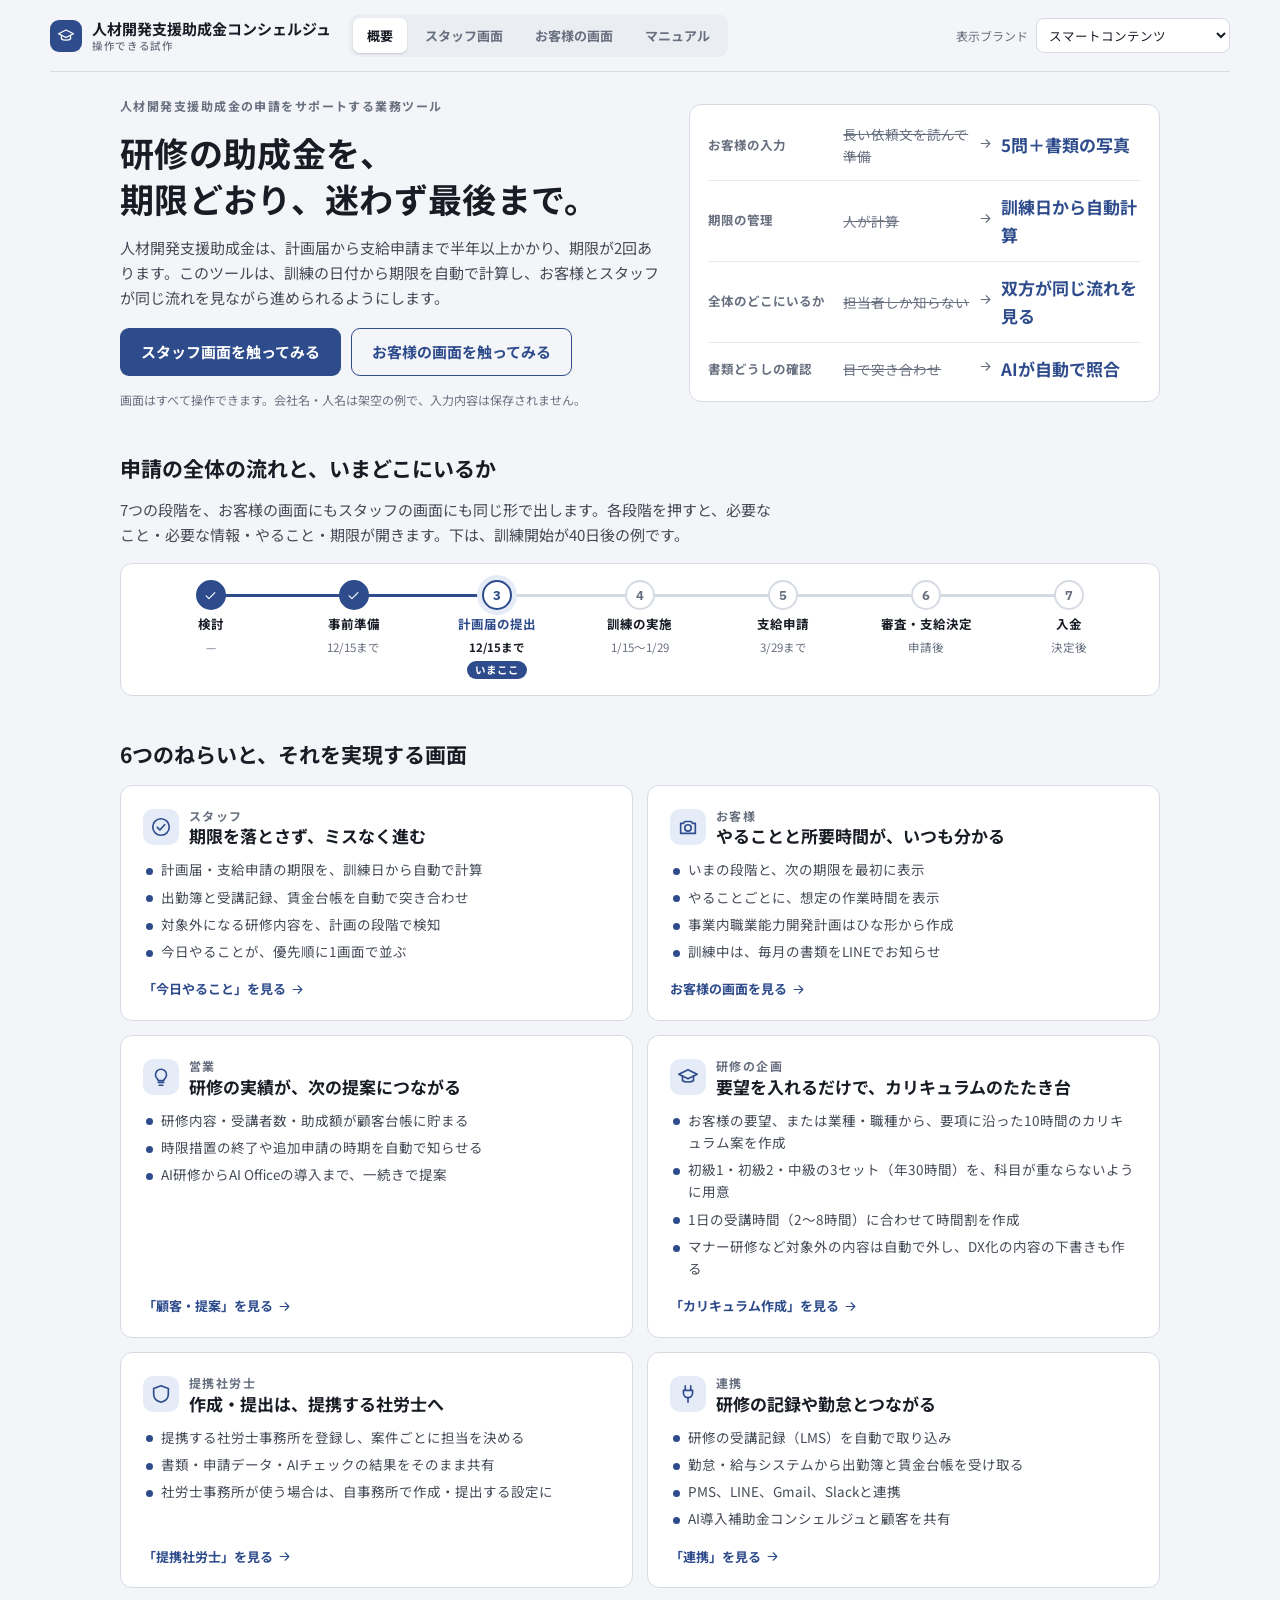
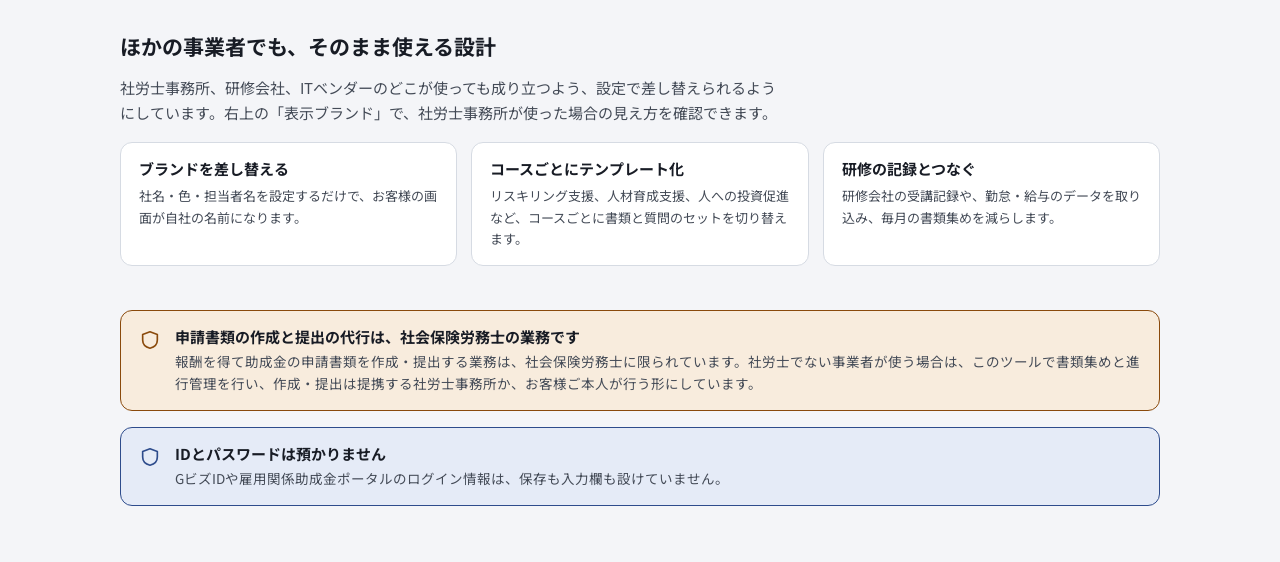
==== index.html @ 4f37c671 "Add training menu banner to the staff menu Co-Authored-By: Claude Fable 5.2 <noreply@anthropic.com>" ====
<!doctype html>
<html lang="ja">
<head>
<meta charset="utf-8">
<meta name="viewport" content="width=device-width,initial-scale=1,viewport-fit=cover">
<meta name="robots" content="noindex">
<style>:root{padding-top:env(safe-area-inset-top,0px);padding-bottom:env(safe-area-inset-bottom,0px)}body{margin:0}img{max-width:100%}[hidden]{display:none!important}</style>
<link rel="icon" type="image/png" sizes="32x32" href="favicon-app-32.png">
<link rel="icon" type="image/svg+xml" href="favicon-app.svg">
<link rel="apple-touch-icon" href="favicon-app-180.png">
<title>人材開発支援助成金コンシェルジュ</title>
<link rel="stylesheet" href="https://fonts.googleapis.com/css2?family=Noto+Sans+JP:wght@400;500;700&family=IBM+Plex+Sans:wght@500;600;700&display=swap">
<style>
/* Layout: a top bar switches three views. Overview is a single reading column.
   Staff is a sidebar + work area (today, cases, case detail with a stage timeline, customers, help, integrations, settings).
   Client is a 400px phone column with reviewer notes beside it. Same system as the AI subsidy concierge, different brand hue. */
:root{
  --bg:#F4F5F8; --surface:#FFFFFF; --sunk:#EAEDF2; --fg:#181C25; --body:#444B57; --muted:#687080; --line:#D6DBE3; --line-2:#E7EAF0;
  --brand-l:#2E4C8C; --brand-d:#93B1EE; --brand-pale-l:#E5EBF7; --brand-pale-d:#1C2A46;
  --brand:var(--brand-l); --brand-pale:var(--brand-pale-l); --on-brand:#FFFFFF;
  --amber:#8A4A0C; --amber-pale:#F8ECDD;
  --ok:#1B7448; --ok-pale:#DDF1E5; --warn:#B3362B; --warn-pale:#F9E3E0; --info:#0E6A70; --info-pale:#DFF0F0;
  --shadow:0 1px 2px rgba(18,24,40,.06),0 10px 28px rgba(18,24,40,.08);
  --num:'IBM Plex Sans','Noto Sans JP',system-ui,sans-serif; --jp:'Noto Sans JP','Yu Gothic UI','Hiragino Sans',system-ui,sans-serif;
}
@media (prefers-color-scheme: dark){ :root:not([data-theme="light"]){
  --bg:#0F131A; --surface:#171C26; --sunk:#121720; --fg:#E9ECF2; --body:#C3C9D3; --muted:#8D95A3; --line:#2B3240; --line-2:#212734;
  --brand:var(--brand-d); --brand-pale:var(--brand-pale-d); --on-brand:#0F131A;
  --amber:#E8AC70; --amber-pale:#3A2A16;
  --ok:#5CCB8B; --ok-pale:#153826; --warn:#F08A7E; --warn-pale:#3F1F1B; --info:#6CC7CC; --info-pale:#163436;
  --shadow:0 1px 2px rgba(0,0,0,.4),0 10px 28px rgba(0,0,0,.35); color-scheme:dark } }
:root[data-theme="dark"]{
  --bg:#0F131A; --surface:#171C26; --sunk:#121720; --fg:#E9ECF2; --body:#C3C9D3; --muted:#8D95A3; --line:#2B3240; --line-2:#212734;
  --brand:var(--brand-d); --brand-pale:var(--brand-pale-d); --on-brand:#0F131A;
  --amber:#E8AC70; --amber-pale:#3A2A16;
  --ok:#5CCB8B; --ok-pale:#153826; --warn:#F08A7E; --warn-pale:#3F1F1B; --info:#6CC7CC; --info-pale:#163436;
  --shadow:0 1px 2px rgba(0,0,0,.4),0 10px 28px rgba(0,0,0,.35); color-scheme:dark }

*{box-sizing:border-box}
body{margin:0;background:var(--bg);color:var(--fg);font-family:var(--jp);font-size:14px;line-height:1.65;
  padding-block:0 56px;padding-left:max(16px,env(safe-area-inset-left,0px));padding-right:max(16px,env(safe-area-inset-right,0px))}
h1,h2,h3,h4,p,ul,ol{margin:0}
h1,h2,h3,h4{line-height:1.35;text-wrap:balance}
ul,ol{padding:0;list-style:none}
button{font:inherit;color:inherit;cursor:pointer}
a{color:var(--brand)}
input[type=text],input[type=email],input[type=number],input[type=search],input[type=date],select,textarea{font:inherit;color:var(--fg);background:var(--surface);border:1px solid var(--line);border-radius:8px;padding:9px 11px;width:100%;min-width:0}
textarea{line-height:1.65;resize:vertical}
:focus-visible{outline:2px solid var(--brand);outline-offset:2px}
.num{font-family:var(--num);font-variant-numeric:tabular-nums}
.wrap{max-width:1180px;margin:0 auto}
.ic{width:18px;height:18px;fill:none;stroke:currentColor;stroke-width:1.8;stroke-linecap:round;stroke-linejoin:round;flex:none}
.ic.s{width:15px;height:15px}
.ic.l{width:22px;height:22px}
.muted{color:var(--muted)}
.tiny{font-size:12px;color:var(--muted)}
.tbc{display:inline-flex;align-items:center;font-size:11px;font-weight:700;color:var(--amber);background:var(--amber-pale);border-radius:4px;padding:0 6px;margin-left:4px;white-space:nowrap;vertical-align:1px}

/* top bar */
.top{max-width:1180px;margin:0 auto 24px;display:flex;align-items:center;gap:12px 18px;flex-wrap:wrap;padding:14px 0;border-bottom:1px solid var(--line)}
.logo{display:flex;align-items:center;gap:10px;font-weight:700;font-size:15px;line-height:1.3}
.logo-mark{width:32px;height:32px;border-radius:9px;background:var(--brand);color:var(--on-brand);display:grid;place-items:center}
.logo small{display:block;font-size:10.5px;color:var(--muted);font-weight:500;letter-spacing:.06em}
.views{display:flex;gap:4px;background:var(--sunk);border-radius:10px;padding:4px}
.views button{border:0;background:transparent;border-radius:7px;padding:7px 14px;font-weight:700;font-size:13px;color:var(--muted);white-space:nowrap}
.views button[aria-current=true]{background:var(--surface);color:var(--fg);box-shadow:0 1px 2px rgba(0,0,0,.14)}
.tenant{margin-left:auto;display:flex;align-items:center;gap:8px;font-size:12px;color:var(--muted)}
.tenant select{width:auto;padding:6px 8px;font-size:12.5px}

/* buttons, chips, cards */
.btn{display:inline-flex;align-items:center;justify-content:center;gap:6px;border:1.5px solid transparent;border-radius:9px;padding:9px 16px;font-weight:700;font-size:14px;line-height:1.3;text-align:center;white-space:nowrap}
.btn.p{background:var(--brand);color:var(--on-brand)}
.btn.o{background:transparent;color:var(--brand);border-color:var(--brand)}
.btn.g{background:var(--sunk);color:var(--body)}
.btn.sm{padding:6px 12px;font-size:13px;border-radius:8px}
.btn.lg{padding:13px 20px;font-size:15px}
.btn.block{width:100%;white-space:normal}
.btn:disabled{opacity:.45;cursor:default}
.lnk{border:0;background:none;padding:0;color:var(--brand);font-weight:700;font-size:13px;display:inline-flex;align-items:center;gap:4px;text-align:left}
.chip{display:inline-flex;align-items:center;gap:4px;font-size:11.5px;font-weight:700;border-radius:999px;padding:2px 9px;white-space:nowrap;line-height:1.5}
.chip.ok{background:var(--ok-pale);color:var(--ok)}
.chip.warn{background:var(--warn-pale);color:var(--warn)}
.chip.amber{background:var(--amber-pale);color:var(--amber)}
.chip.info{background:var(--info-pale);color:var(--info)}
.chip.brand{background:var(--brand-pale);color:var(--brand)}
.chip.mute{background:var(--sunk);color:var(--muted)}
.card{background:var(--surface);border:1px solid var(--line);border-radius:12px}
.pad{padding:16px 18px}
.eyebrow{font-size:12px;font-weight:700;letter-spacing:.12em;color:var(--muted)}
.sw{position:relative;width:40px;height:23px;border-radius:999px;border:0;background:var(--line);flex:none;padding:0}
.sw i{position:absolute;top:3px;left:3px;width:17px;height:17px;border-radius:50%;background:var(--surface);transition:left .15s}
.sw[aria-checked=true]{background:var(--brand)}
.sw[aria-checked=true] i{left:20px}
.tscroll{overflow-x:auto}
table{width:100%;border-collapse:collapse;font-size:13px}
th,td{text-align:left;padding:10px 12px;border-bottom:1px solid var(--line-2);vertical-align:middle}
th{font-size:12px;color:var(--muted);font-weight:700;white-space:nowrap;background:var(--sunk)}
tr:last-child td{border-bottom:0}
tbody tr.row{cursor:pointer}
tbody tr.row:hover{background:var(--brand-pale)}

/* overview */
.ov{display:flex;flex-direction:column;gap:44px;max-width:1040px}
.ov section{display:flex;flex-direction:column;gap:16px}
.ov h2{font-size:21px}
.ov .lead{font-size:15px;color:var(--body);max-width:44em}
.ov section.hero{display:grid;grid-template-columns:minmax(0,1.15fr) minmax(0,1fr);gap:28px;align-items:center}
.hero-t{display:flex;flex-direction:column;gap:14px;min-width:0}
.hero h1{font-size:clamp(25px,3.6vw,34px);font-weight:700;letter-spacing:.01em}
.hero h1 span{display:inline-block}
.hero-cta{display:flex;gap:10px;flex-wrap:wrap;margin-top:4px}
.cmp{padding:6px 18px}
.cmp-r{display:grid;grid-template-columns:minmax(0,1fr) minmax(0,1fr) auto minmax(0,1.1fr);gap:8px;align-items:center;padding:12px 0;border-bottom:1px solid var(--line-2)}
.cmp-r:last-child{border-bottom:0}
.cmp-k{font-size:12.5px;color:var(--muted);font-weight:700}
.cmp-b{font-size:13.5px;color:var(--muted);text-decoration:line-through}
.cmp-a{font-size:17px;font-weight:700;color:var(--brand)}
.vals{display:grid;grid-template-columns:repeat(2,minmax(0,1fr));gap:14px}
.val{padding:20px 22px;display:flex;flex-direction:column;gap:10px;min-width:0}
.val-h{display:flex;align-items:center;gap:10px}
.val-ic{width:36px;height:36px;border-radius:10px;background:var(--brand-pale);color:var(--brand);display:grid;place-items:center;flex:none}
.val h3{font-size:17px}
.val li,.dots li{position:relative;padding-left:18px;font-size:13.5px;color:var(--body)}
.val li::before,.dots li::before{content:"";position:absolute;left:3px;top:.72em;width:7px;height:7px;border-radius:50%;background:var(--brand)}
.val ul,.dots{display:flex;flex-direction:column;gap:5px}
.val .lnk{margin-top:auto;padding-top:6px}
.three{display:grid;grid-template-columns:repeat(3,minmax(0,1fr));gap:14px}
.three .card{padding:16px 18px;display:flex;flex-direction:column;gap:6px;min-width:0}
.three h3{font-size:15px}
.three p{font-size:13px;color:var(--body)}
.note{display:flex;gap:14px;align-items:flex-start;padding:16px 18px;border-color:var(--brand);background:var(--brand-pale)}
.note .ic{color:var(--brand);margin-top:2px}
.note h3{font-size:15px;margin-bottom:2px}
.note p{font-size:13.5px;color:var(--body)}
.note.am{border-color:var(--amber);background:var(--amber-pale)}
.note.am .ic{color:var(--amber)}

/* stage timeline (shared by overview, case detail, client) */
.tline{display:grid;grid-template-columns:repeat(7,minmax(0,1fr));gap:0;position:relative}
.tstep{position:relative;display:flex;flex-direction:column;align-items:center;text-align:center;gap:6px;padding:0 4px;border:0;background:none;min-width:0}
.tstep::before{content:"";position:absolute;top:14px;left:0;right:0;height:3px;background:var(--line)}
.tstep:first-child::before{left:50%} .tstep:last-child::before{right:50%}
.tstep.d::before{background:var(--brand)}
.tstep.c::before{background:linear-gradient(90deg,var(--brand) 50%,var(--line) 50%)}
.tstep:first-child.c::before{background:var(--line)}
.tdot{position:relative;width:30px;height:30px;border-radius:50%;background:var(--surface);border:2.5px solid var(--line);display:grid;place-items:center;font-family:var(--num);font-weight:700;font-size:12.5px;color:var(--muted);z-index:1}
.tstep.d .tdot{background:var(--brand);border-color:var(--brand);color:var(--on-brand)}
.tstep.c .tdot{border-color:var(--brand);color:var(--brand);box-shadow:0 0 0 5px var(--brand-pale)}
.tname{font-size:12.5px;font-weight:700;line-height:1.35}
.tstep.c .tname{color:var(--brand)}
.tdate{font-size:11.5px;color:var(--muted);line-height:1.4}
.tstep.c .tdate{color:var(--fg);font-weight:700}
.here{font-size:10.5px;font-weight:700;color:var(--on-brand);background:var(--brand);border-radius:999px;padding:0 8px;line-height:1.7}
button.tstep:hover .tname{text-decoration:underline}
.tbar{display:flex;justify-content:space-between;align-items:center;gap:10px;flex-wrap:wrap;margin-bottom:14px}
.tbar b{font-size:15px}
.sdet{display:grid;grid-template-columns:repeat(4,minmax(0,1fr));gap:0;border-top:1px solid var(--line-2);margin-top:16px}
.sdet>div{padding:14px 16px;border-right:1px solid var(--line-2);display:flex;flex-direction:column;gap:6px;min-width:0}
.sdet>div:last-child{border-right:0}
.sdet h4{font-size:12px;color:var(--muted);letter-spacing:.08em}
.sdet p,.sdet li{font-size:13px;color:var(--body)}
.sdet .due{font-size:14px;font-weight:700;color:var(--fg)}

/* staff */
.st{display:grid;grid-template-columns:200px minmax(0,1fr);gap:26px;align-items:start}
.side{display:flex;flex-direction:column;gap:2px}
.side button{display:flex;align-items:center;gap:10px;border:0;background:transparent;border-radius:9px;padding:10px 12px;font-weight:700;font-size:13.5px;color:var(--body);text-align:left;white-space:nowrap}
.side button[aria-current=true]{background:var(--brand-pale);color:var(--brand)}
.side .cnt{margin-left:auto;background:var(--warn);color:var(--surface);border-radius:999px;font-size:11px;padding:0 7px;font-family:var(--num)}
.side .new{margin-bottom:12px;justify-content:center;background:var(--brand);color:var(--on-brand)}
.side .bn{margin-top:14px;display:flex;flex-direction:column;gap:3px;border-radius:12px;padding:12px 14px;background:var(--brand);color:var(--on-brand);text-decoration:none;white-space:normal;line-height:1.45}
.side .bn:hover{filter:brightness(1.08)}
.side .bn small{font-size:11px;font-weight:700;letter-spacing:.06em;opacity:.85}
.side .bn b{font-size:14px;display:flex;align-items:center;gap:8px}
.side .bn b svg{width:18px;height:18px;flex:none}
.side .bn span{font-size:12px;opacity:.92}
.main{display:flex;flex-direction:column;gap:18px;min-width:0}
.ph{display:flex;align-items:flex-end;gap:12px;flex-wrap:wrap}
.ph h1{font-size:22px}
.ph .sub{font-size:13px;color:var(--muted)}
.ph .r{margin-left:auto;display:flex;gap:8px;align-items:center;flex-wrap:wrap}
.cols{display:grid;grid-template-columns:minmax(0,1fr) 300px;gap:18px;align-items:start}
.todo{display:flex;flex-direction:column}
.td{display:grid;grid-template-columns:38px minmax(0,1fr) auto;gap:12px;padding:14px 16px;border-bottom:1px solid var(--line-2);align-items:center}
.td:last-child{border-bottom:0}
.td-ic{width:38px;height:38px;border-radius:10px;display:grid;place-items:center}
.td-ic.warn{background:var(--warn-pale);color:var(--warn)} .td-ic.info{background:var(--info-pale);color:var(--info)}
.td-ic.amber{background:var(--amber-pale);color:var(--amber)} .td-ic.ok{background:var(--ok-pale);color:var(--ok)}
.td-k{font-size:11.5px;font-weight:700;color:var(--muted);display:flex;gap:8px;align-items:center;flex-wrap:wrap}
.td-t{font-size:15px;font-weight:700;line-height:1.45}
.td-d{font-size:13px;color:var(--body)}
.td-a{display:flex;gap:8px;align-items:center}
.done-b{width:32px;height:32px;border-radius:50%;border:1.5px solid var(--line);background:transparent;display:grid;place-items:center;color:var(--muted)}
.done-b:hover{border-color:var(--ok);color:var(--ok)}
.empty{padding:28px 18px;text-align:center;color:var(--muted)}
.sidecard h3{font-size:13px;color:var(--muted);letter-spacing:.06em;margin-bottom:10px}
.sb{display:grid;grid-template-columns:7.2em minmax(0,1fr) 1.6em;gap:8px;align-items:center;font-size:12.5px;padding:3px 0}
.sb i{display:block;height:8px;border-radius:4px;background:var(--brand);min-width:2px}
.sb .tr{background:var(--sunk);border-radius:4px}
.sb .num{text-align:right;font-weight:700}
.dl li{display:grid;grid-template-columns:minmax(0,1fr) auto;gap:8px;font-size:12.5px;padding:7px 0;border-bottom:1px dashed var(--line-2);align-items:center}
.dl li:last-child{border-bottom:0}
.dl b{display:block;font-size:13px}
.auto li{display:flex;gap:8px;font-size:12.5px;color:var(--body);padding:5px 0;border-bottom:1px dashed var(--line-2)}
.auto li:last-child{border-bottom:0}
.auto .ic{color:var(--ok);margin-top:3px}
.tiles{display:grid;grid-template-columns:repeat(4,minmax(0,1fr));gap:12px}
.tile{padding:12px 16px;text-align:left;border:1px solid var(--line);background:var(--surface);border-radius:12px;display:flex;flex-direction:column}
.tile[aria-pressed=true]{border-color:var(--brand);box-shadow:inset 0 0 0 1px var(--brand)}
.tile .l{font-size:12px;color:var(--muted);font-weight:700}
.tile .n{font-size:26px;font-weight:700;line-height:1.25}
.tile.w .n{color:var(--warn)}
.bar{display:flex;gap:10px;align-items:center;flex-wrap:wrap}
.bar input{max-width:260px}
.seg2{display:flex;background:var(--sunk);border-radius:8px;padding:3px;margin-left:auto}
.seg2 button{border:0;background:transparent;border-radius:6px;padding:5px 12px;font-size:12.5px;font-weight:700;color:var(--muted)}
.seg2 button[aria-pressed=true]{background:var(--surface);color:var(--fg)}
.board{display:grid;grid-template-columns:repeat(7,minmax(190px,1fr));gap:10px;overflow-x:auto;padding-bottom:8px}
.kcol{background:var(--sunk);border-radius:12px;padding:8px;display:flex;flex-direction:column;gap:8px;min-height:140px}
.kcol h3{font-size:12.5px;padding:4px 6px;display:flex;justify-content:space-between;color:var(--body)}
.kc{border:1px solid var(--line);background:var(--surface);border-radius:10px;padding:10px 12px;text-align:left;display:flex;flex-direction:column;gap:5px;align-items:flex-start}
.kc:hover{border-color:var(--brand)}
.kc b{font-size:13.5px;line-height:1.4}
.kc-m{font-size:12px;color:var(--muted)}
.kc-x{font-size:12px;color:var(--warn);font-weight:700;line-height:1.45}
.pipe{display:inline-flex;gap:3px;align-items:center;white-space:nowrap}
.pipe i{width:12px;height:7px;border-radius:2px;background:var(--line);display:inline-block}
.pipe i.d{background:var(--brand)} .pipe i.c{background:var(--amber)}
.pipe span{font-size:12.5px;margin-left:6px}
.back{align-self:flex-start}
.blocked{border-color:var(--warn);background:var(--warn-pale);color:var(--warn);padding:12px 16px;font-weight:700;font-size:13.5px}
.tabs{display:flex;gap:2px;border-bottom:1px solid var(--line);overflow-x:auto}
.tabs button{border:0;background:none;padding:9px 14px;font-weight:700;font-size:13.5px;color:var(--muted);border-bottom:3px solid transparent;white-space:nowrap}
.tabs button[aria-selected=true]{color:var(--brand);border-bottom-color:var(--brand)}
.grp h3{font-size:12px;color:var(--muted);letter-spacing:.08em;padding:12px 18px 4px}
.ci{display:grid;grid-template-columns:minmax(0,1fr) auto auto;gap:10px;align-items:center;font-size:13.5px;padding:9px 18px;border-top:1px solid var(--line-2)}
.ci .w{font-size:12px;color:var(--muted);text-align:right}
.nx{border-color:var(--brand);padding:16px 18px;display:flex;flex-direction:column;gap:8px}
.nx h3{font-size:16px}
.nx p{font-size:13px;color:var(--body)}
.kv{display:grid;grid-template-columns:auto minmax(0,1fr);gap:4px 14px;font-size:13px}
.kv dt{color:var(--muted)} .kv dd{margin:0}
.chk{display:grid;grid-template-columns:auto minmax(0,1fr) auto;gap:12px;align-items:start;padding:12px 18px;border-top:1px solid var(--line-2)}
.chk:first-child{border-top:0}
.chk.bad{background:var(--warn-pale)}
.chk b{font-size:13.5px;display:block}
.chk p{font-size:12.5px;color:var(--body)}
.chk .acts{display:flex;gap:6px;flex-wrap:wrap;justify-content:flex-end}
.dcard{display:grid;grid-template-columns:84px minmax(0,1fr);gap:16px;padding:16px 18px}
.thumb{width:84px;height:110px;border:1px solid var(--line);border-radius:6px;background:var(--sunk);padding:12px 10px;display:flex;flex-direction:column;gap:6px}
.thumb i{display:block;height:4px;border-radius:2px;background:var(--line)}
.thumb i:first-child{width:60%;height:6px;background:var(--muted)}
.dcard h3{font-size:15px;display:flex;gap:8px;align-items:center;flex-wrap:wrap}
.ex{display:grid;grid-template-columns:8.5em minmax(0,1fr) auto;gap:4px 10px;font-size:13px;padding:5px 0;border-top:1px dashed var(--line-2);align-items:center}
.ex .k{color:var(--muted);font-size:12px}
.calc{display:grid;grid-template-columns:repeat(4,minmax(0,1fr));gap:12px;align-items:end}
.calc .out{grid-column:1/-1;display:grid;grid-template-columns:repeat(3,minmax(0,1fr));gap:12px;border-top:1px solid var(--line-2);padding-top:12px}
.calc .out div{display:flex;flex-direction:column}
.calc .out span{font-size:12px;color:var(--muted)}
.calc .out b{font-size:22px;font-family:var(--num)}
.calc .out .big b{color:var(--brand);font-size:26px}
.ap{display:grid;grid-template-columns:11em minmax(0,1fr) auto;gap:10px;align-items:center;padding:9px 18px;border-top:1px solid var(--line-2);font-size:13.5px}
.ap:first-child{border-top:0}
.ap .k{color:var(--muted);font-size:12.5px}
.ap .v{word-break:break-word}
.tl{padding:6px 18px}
.tl li{display:grid;grid-template-columns:5.5em 20px minmax(0,1fr);gap:10px;padding:9px 0;font-size:13.5px}
.tl .t{font-size:12px;color:var(--muted);text-align:right;padding-top:2px}
.tl .dot{width:10px;height:10px;border-radius:50%;background:var(--brand);margin:6px auto 0}
.tl .dot.a{background:var(--info)} .tl .dot.c{background:var(--amber)}
.tl .sum{margin-top:6px;background:var(--info-pale);border-radius:8px;padding:8px 12px;font-size:13px;color:var(--body)}
.opps{display:grid;grid-template-columns:repeat(2,minmax(0,1fr));gap:12px}
.opp{padding:16px 18px;display:flex;flex-direction:column;gap:8px;min-width:0}
.opp h3{font-size:15px}
.opp p{font-size:13px;color:var(--body)}
.opp .of{font-size:13.5px;font-weight:700;color:var(--brand)}
.opp .btn{align-self:flex-start;margin-top:auto}
.lk{display:grid;grid-template-columns:repeat(3,minmax(0,1fr));gap:12px}
.lkc{padding:14px 16px;display:flex;flex-direction:column;gap:6px;min-width:0}
.lkc .h{display:flex;justify-content:space-between;gap:10px;align-items:flex-start}
.lkc h3{font-size:14.5px}
.lkc p{font-size:12.5px;color:var(--body)}
.rule{display:grid;grid-template-columns:minmax(0,1fr) auto minmax(0,1.2fr) auto;gap:12px;align-items:center;padding:11px 18px;border-top:1px solid var(--line-2);font-size:13.5px}
.rule:first-child{border-top:0}
.rule .ar{color:var(--muted)}
.set{display:grid;grid-template-columns:minmax(0,1fr) minmax(0,1fr);gap:18px;align-items:start}
.fld{display:flex;flex-direction:column;gap:5px}
.fld label,.fld .lb{font-size:12.5px;font-weight:700}
.sws{display:flex;gap:8px;flex-wrap:wrap}
.swatch{width:34px;height:34px;border-radius:50%;border:3px solid var(--surface);box-shadow:0 0 0 1.5px var(--line);padding:0}
.swatch[aria-pressed=true]{box-shadow:0 0 0 2.5px var(--fg)}
.prev{border:1px solid var(--line);border-radius:14px;overflow:hidden;max-width:300px}
.tpl{display:grid;grid-template-columns:repeat(2,minmax(0,1fr));gap:10px}
.tpl div{border:1px solid var(--line);border-radius:10px;padding:10px 12px;font-size:13px;min-width:0}
.tpl div.on{border-color:var(--brand);background:var(--brand-pale)}
.tpl b{display:block;font-size:13.5px}
.qrow{display:flex;gap:12px;align-items:center;padding:9px 0;border-top:1px solid var(--line-2);font-size:13.5px}
.qrow:first-of-type{border-top:0}
.qrow span{flex:1;min-width:0}
/* help */
.hgrid{display:grid;grid-template-columns:repeat(3,minmax(0,1fr));gap:12px}
.hgrid .card{padding:16px 18px;display:flex;flex-direction:column;gap:6px;min-width:0}
.hgrid h3{font-size:15px}
.hgrid p{font-size:13px;color:var(--body)}
.ctab th:first-child,.ctab td:first-child{position:sticky;left:0;background:var(--surface);z-index:1}
.ctab th:first-child{background:var(--sunk)}
.ctab td{font-size:13px;vertical-align:top}
.ctab tr.rec td{background:color-mix(in srgb,var(--brand-pale) 60%,var(--surface))}
.ctab tr.rec td:first-child{background:color-mix(in srgb,var(--brand-pale) 60%,var(--surface))}
.links{display:flex;flex-direction:column}
.links a{display:flex;justify-content:space-between;align-items:center;gap:10px;padding:11px 18px;border-top:1px solid var(--line-2);text-decoration:none;font-weight:700;font-size:13.5px}
.links a:first-child{border-top:0}
.links a span{font-weight:400;font-size:12px;color:var(--muted)}

/* client phone */
.cv{display:grid;grid-template-columns:minmax(0,400px) minmax(0,320px);gap:32px;justify-content:center;align-items:start}
.phone{background:var(--surface);border:1px solid var(--line);border-radius:26px;overflow:hidden;box-shadow:var(--shadow);min-height:720px;display:flex;flex-direction:column}
.p-head{background:var(--brand);color:var(--on-brand);padding:18px 18px 16px;display:flex;flex-direction:column;gap:3px}
.p-head .b{font-size:11.5px;font-weight:700;letter-spacing:.08em;opacity:.9}
.p-head h1{font-size:19px}
.p-head p{font-size:13px;opacity:.92}
.p-due{margin-top:10px;background:color-mix(in srgb,var(--on-brand) 16%,transparent);border-radius:10px;padding:8px 12px;font-size:13px;display:flex;gap:8px;align-items:center}
.p-due{flex-wrap:wrap}
.p-due b{font-family:var(--num);font-size:16px;white-space:nowrap}
.p-bar{display:flex;align-items:center;gap:6px;padding:12px 12px 10px;border-bottom:1px solid var(--line-2)}
.p-bar button{border:0;background:none;display:grid;place-items:center;width:36px;height:36px;border-radius:50%;color:var(--body)}
.p-bar h1{font-size:16px}
.p-body{padding:16px;display:flex;flex-direction:column;gap:14px;flex:1}
.p-body h2{font-size:17px}
.p-body h3.sec{font-size:13px;color:var(--muted);letter-spacing:.06em;display:flex;justify-content:space-between}
.p-lead{font-size:13.5px;color:var(--body)}
.vline{display:flex;flex-direction:column;border:1px solid var(--line);border-radius:14px;overflow:hidden}
.vs{display:grid;grid-template-columns:26px minmax(0,1fr) auto;gap:10px;align-items:center;padding:9px 12px;border:0;border-top:1px solid var(--line-2);background:none;text-align:left;width:100%}
.vs:first-child{border-top:0}
.vs .vd{width:22px;height:22px;border-radius:50%;border:2px solid var(--line);display:grid;place-items:center;font-size:11px;font-weight:700;font-family:var(--num);color:var(--muted)}
.vs.d .vd{background:var(--brand);border-color:var(--brand);color:var(--on-brand)}
.vs.c{background:var(--brand-pale)}
.vs.c .vd{border-color:var(--brand);color:var(--brand)}
.vs b{font-size:13.5px;display:block;line-height:1.4}
.vs.d b{color:var(--muted);font-weight:500}
.vs span.dt{font-size:12px;color:var(--muted);text-align:right;line-height:1.4}
.vs.c span.dt{color:var(--fg);font-weight:700}
.pre{border:1px solid var(--line);border-radius:12px;font-size:13px}
.pre summary{padding:11px 14px;font-weight:700;cursor:pointer;display:flex;gap:8px;align-items:center}
.pre summary .ic{color:var(--ok)}
.pre .rows{padding:0 14px 10px}
.ir{display:grid;grid-template-columns:7.5em minmax(0,1fr) auto;gap:8px;padding:8px 0;border-top:1px solid var(--line-2);font-size:13px;align-items:center}
.ir .k{color:var(--muted);font-size:12px}
.ir .v{word-break:break-word;min-width:0}
.ir .v.na{color:var(--muted);font-size:12px}
.ir .s{display:flex;flex-direction:column;align-items:flex-end;gap:2px}
.ir input{padding:5px 8px;font-size:13px}
.task{display:grid;grid-template-columns:42px minmax(0,1fr) auto;gap:12px;align-items:center;border:1px solid var(--line);background:var(--surface);border-radius:14px;padding:13px 14px;text-align:left;width:100%}
.task:hover{border-color:var(--brand)}
.task .ti{width:42px;height:42px;border-radius:12px;background:var(--brand-pale);color:var(--brand);display:grid;place-items:center}
.task.done .ti{background:var(--ok-pale);color:var(--ok)}
.task.later{opacity:.62;border-style:dashed;cursor:default}
.task.later:hover{border-color:var(--line)}
.task b{display:block;font-size:15px;line-height:1.4;color:var(--fg)}
.task span{font-size:12.5px;color:var(--muted)}
.task .r{display:flex;flex-direction:column;align-items:flex-end;gap:2px;font-size:12px;color:var(--muted);white-space:nowrap}
.mins{display:inline-flex;align-items:center;gap:3px;font-size:12px;color:var(--muted);font-family:var(--num)}
.p-help{display:flex;gap:10px;align-items:center;justify-content:space-between;background:var(--sunk);border-radius:12px;padding:10px 14px;font-size:12.5px;color:var(--body)}
.doc{border:1px solid var(--line);border-radius:14px;padding:13px 14px;display:flex;flex-direction:column;gap:9px}
.doc.got{border-color:var(--ok);background:color-mix(in srgb,var(--ok-pale) 40%,var(--surface))}
.doc .t{display:flex;justify-content:space-between;gap:8px;align-items:flex-start}
.doc h3{font-size:15px}
.doc .s{font-size:12px;color:var(--muted)}
.doc .acts{display:flex;gap:8px;flex-wrap:wrap}
.doc .more{display:flex;gap:14px;flex-wrap:wrap;align-items:center}
.file{position:relative;overflow:hidden}
.file input{position:absolute;inset:0;opacity:0;cursor:pointer;width:100%}
.how{background:var(--sunk);border-radius:10px;padding:10px 12px;font-size:12.5px;color:var(--body)}
.exr{display:flex;justify-content:space-between;gap:10px;font-size:12.5px;padding:3px 0}
.exr span:first-child{color:var(--muted)}
.exr b{font-weight:500;text-align:right}
.read{display:flex;gap:8px;align-items:center;font-size:13px;color:var(--info);font-weight:700}
.spin{width:16px;height:16px;border-radius:50%;border:2.5px solid var(--info-pale);border-top-color:var(--info);animation:sp .8s linear infinite}
@keyframes sp{to{transform:rotate(360deg)}}
.q{display:flex;flex-direction:column;gap:7px;border:1px solid var(--line);border-radius:14px;padding:13px 14px}
.q.okq{border-color:var(--ok)}
.okc{display:none}
.okq .okc{display:inline-flex}
.q label,.q .lb{font-size:14px;font-weight:700;display:flex;justify-content:space-between;gap:8px}
.q .h{font-size:12px;color:var(--muted)}
.seg{display:flex;border:1px solid var(--line);border-radius:10px;overflow:hidden}
.seg button{flex:1;border:0;background:var(--surface);padding:11px 4px;color:var(--body);font-size:13.5px;border-right:1px solid var(--line);line-height:1.35}
.seg button:last-child{border-right:0}
.seg button[aria-pressed=true]{background:var(--brand);color:var(--on-brand);font-weight:700}
.agree{display:flex;gap:10px;align-items:flex-start;background:var(--brand-pale);border-radius:12px;padding:13px;font-size:14px;font-weight:700;color:var(--brand)}
.agree input{width:20px;height:20px;margin-top:1px;flex:none}
.fin{display:flex;flex-direction:column;align-items:center;text-align:center;gap:12px;padding:28px 4px 8px}
.ring{width:66px;height:66px;border-radius:50%;background:var(--ok-pale);color:var(--ok);display:grid;place-items:center}
.left{align-self:stretch;text-align:left;border:1px solid var(--line);border-radius:12px;padding:12px 14px;font-size:13.5px;display:flex;flex-direction:column;gap:6px}
.left b{font-size:12px;color:var(--muted);letter-spacing:.06em}
.plan{border:1px solid var(--line);border-radius:12px;padding:12px 14px;font-size:12.5px;color:var(--body);background:var(--sunk);display:flex;flex-direction:column;gap:6px}
.plan b{color:var(--fg);font-size:13px}
.cnote{display:flex;flex-direction:column;gap:14px;padding-top:8px}
.cnote h2{font-size:15px}
.cnote li{position:relative;padding-left:18px;font-size:13.5px;color:var(--body);margin-top:6px}
.cnote li::before{content:"";position:absolute;left:3px;top:.72em;width:7px;height:7px;border-radius:50%;background:var(--brand)}
.mini{display:flex;flex-direction:column;border:1px solid var(--line);border-radius:12px;overflow:hidden;font-size:13px}
.mini div{display:grid;grid-template-columns:minmax(0,1fr) auto;gap:8px;padding:9px 12px;border-top:1px solid var(--line-2)}
.mini div:first-child{border-top:0}
.mini b{font-family:var(--num)}

/* modal & toast */
.modal{position:fixed;inset:0;z-index:50;display:grid;place-items:center;padding:calc(16px + env(safe-area-inset-top,0px)) max(16px,env(safe-area-inset-right,0px)) calc(16px + env(safe-area-inset-bottom,0px)) max(16px,env(safe-area-inset-left,0px))}
.modal-bg{position:absolute;inset:0;background:rgba(10,14,22,.55)}
.modal-box{position:relative;background:var(--surface);border-radius:16px;box-shadow:var(--shadow);width:min(580px,100%);max-height:100%;overflow:auto;padding:20px 22px;display:flex;flex-direction:column;gap:14px}
.modal-box h2{font-size:18px;padding-right:36px}
.modal-box .x{position:absolute;top:12px;right:12px;border:0;background:var(--sunk);width:32px;height:32px;border-radius:50%;display:grid;place-items:center}
.modal-box textarea{min-height:230px;font-size:13px}
.m-acts{display:flex;gap:8px;flex-wrap:wrap;justify-content:flex-end}
.m-sec{display:flex;flex-direction:column;gap:4px}
.m-sec h4{font-size:12px;color:var(--muted);letter-spacing:.08em}
.m-sec p,.m-sec li{font-size:13.5px;color:var(--body)}
.wz{display:flex;gap:6px}
.wz i{flex:1;height:4px;border-radius:2px;background:var(--line)}
.wz i.on{background:var(--brand)}
.drop{border:2px dashed var(--line);border-radius:14px;padding:26px 16px;display:flex;flex-direction:column;align-items:center;gap:10px;text-align:center;color:var(--body)}
.toast{position:fixed;left:50%;bottom:calc(24px + env(safe-area-inset-bottom,0px));transform:translateX(-50%);z-index:60;background:var(--fg);color:var(--bg);border-radius:10px;padding:10px 18px;font-size:13.5px;font-weight:700;max-width:calc(100% - 32px);box-shadow:var(--shadow)}

/* curriculum builder */
.cur{display:grid;grid-template-columns:minmax(0,360px) minmax(0,1fr);gap:18px;align-items:start}
.cur-in{display:flex;flex-direction:column;gap:14px;padding:16px 18px}
.chips{display:flex;flex-wrap:wrap;gap:6px}
.pick{border:1.5px solid var(--line);background:var(--surface);border-radius:999px;padding:5px 12px;font-size:13px;font-weight:700;color:var(--body)}
.pick[aria-pressed=true]{border-color:var(--brand);background:var(--brand-pale);color:var(--brand)}
.past{display:flex;flex-direction:column;gap:6px}
.sets{display:flex;flex-direction:column;gap:6px}
.setb{text-align:left;border:1.5px solid var(--line);background:var(--surface);border-radius:10px;padding:9px 11px;display:flex;flex-direction:column;gap:3px;align-items:flex-start;color:var(--body)}
.setb[aria-pressed=true]{border-color:var(--brand);background:var(--brand-pale)}
.setb b{font-size:13px;color:var(--fg);line-height:1.45}
.ctable .tag{display:inline-block;margin-left:6px;vertical-align:1px}
.past label{display:flex;gap:8px;align-items:flex-start;font-size:13px;border:1px solid var(--line-2);border-radius:8px;padding:8px 10px}
.past input{margin-top:3px}
.ctable td,.ctable th{vertical-align:top}
.ctable .t{white-space:nowrap;font-family:var(--num);font-size:12.5px;color:var(--muted)}
.ctable .h{white-space:nowrap;font-family:var(--num);font-weight:700;text-align:right}
.ctable tr.lunch td{color:var(--muted);background:var(--sunk);font-size:12px}
.ctable tr.day td{background:var(--brand-pale);color:var(--brand);font-weight:700;font-size:12.5px;padding:7px 12px}
.ctable b{display:block;font-size:13.5px}
.ctable .rel{font-size:12px;color:var(--muted);margin-top:2px}
.ctable tfoot td{font-weight:700;border-top:2px solid var(--line)}
.banner{display:flex;gap:12px;align-items:center;justify-content:space-between;flex-wrap:wrap;padding:12px 16px;border-color:var(--info);background:var(--info-pale);font-size:13.5px}
.gen{display:flex;flex-direction:column;align-items:center;gap:10px;padding:48px 16px;text-align:center;color:var(--body)}
/* partners */
.pgrid{display:grid;grid-template-columns:repeat(2,minmax(0,1fr));gap:12px}
.pc{padding:16px 18px;display:flex;flex-direction:column;gap:8px;min-width:0}
.pc .h{display:flex;justify-content:space-between;gap:10px;align-items:flex-start}
.pc h3{font-size:15.5px}
.addp{display:grid;grid-template-columns:repeat(3,minmax(0,1fr)) auto;gap:10px;align-items:end}

@media (max-width:980px){ .cols{grid-template-columns:minmax(0,1fr)} .lk,.hgrid{grid-template-columns:repeat(2,minmax(0,1fr))} .sdet{grid-template-columns:repeat(2,minmax(0,1fr))} .sdet>div:nth-child(2){border-right:0} .sdet>div:nth-child(-n+2){border-bottom:1px solid var(--line-2)} .calc{grid-template-columns:repeat(2,minmax(0,1fr))} }
@media (max-width:860px){
  .st{grid-template-columns:minmax(0,1fr)} .side{flex-direction:row;overflow-x:auto;padding-bottom:6px} .side button{flex:none} .side .new{margin:0 6px 0 0} .side .new{order:-2} .side .bn{order:-1;margin:0 6px 0 0;flex:none;justify-content:center;padding:8px 14px;white-space:nowrap} .side .bn small,.side .bn span{display:none}
  .cur{grid-template-columns:minmax(0,1fr)} .addp{grid-template-columns:minmax(0,1fr)}
  .ov section.hero{grid-template-columns:minmax(0,1fr)} .cv{grid-template-columns:minmax(0,400px)} .set{grid-template-columns:minmax(0,1fr)} .three{grid-template-columns:minmax(0,1fr)}
}
@media (max-width:720px){
  .tline{grid-template-columns:minmax(0,1fr);gap:0}
  .tstep{flex-direction:row;align-items:center;text-align:left;gap:12px;padding:6px 0;flex-wrap:wrap}
  .tstep::before{top:0;bottom:0;left:14px;right:auto;width:3px;height:auto}
  .tstep:first-child::before{left:14px;top:50%} .tstep:last-child::before{right:auto;bottom:50%}
  .tstep.c::before{background:linear-gradient(180deg,var(--brand) 50%,var(--line) 50%)}
  .tname{min-width:6.5em}
}
@media (max-width:640px){
  .vals,.opps,.lk,.tpl,.hgrid,.pgrid{grid-template-columns:minmax(0,1fr)} .tiles{grid-template-columns:repeat(2,minmax(0,1fr))}
  .td{grid-template-columns:38px minmax(0,1fr)} .td-a{grid-column:1/-1;justify-content:flex-end}
  .dcard{grid-template-columns:minmax(0,1fr)} .thumb{display:none}
  .sdet{grid-template-columns:minmax(0,1fr)} .sdet>div{border-right:0;border-bottom:1px solid var(--line-2)} .sdet>div:last-child{border-bottom:0}
  .rule{grid-template-columns:minmax(0,1fr) auto} .rule .ar{display:none} .rule .then{grid-column:1/2;color:var(--muted);font-size:12.5px}
  .ap{grid-template-columns:minmax(0,1fr) auto} .ap .k{grid-column:1/-1}
  .chk{grid-template-columns:auto minmax(0,1fr)} .chk .acts{grid-column:1/-1;justify-content:flex-start}
  .cmp-r{grid-template-columns:minmax(0,1fr) auto minmax(0,1fr)} .cmp-k{grid-column:1/-1}
  .calc{grid-template-columns:minmax(0,1fr)} .calc .out{grid-template-columns:minmax(0,1fr)}
  .tenant{margin-left:0}
}
/* manual */
.man{display:flex;flex-direction:column;gap:18px}
.mstat{padding:12px 16px;font-size:13px;color:var(--body);display:flex;gap:6px 14px;flex-wrap:wrap;align-items:center}
.mstat b{font-family:var(--num)}
.mtoc{display:grid;grid-template-columns:repeat(3,minmax(0,1fr));gap:12px}
.mtoc .card{padding:14px 16px;display:flex;flex-direction:column;gap:8px;min-width:0}
.mtoc .ls{display:flex;flex-wrap:wrap;gap:6px}
.mtoc .ls button{border:1px solid var(--line);background:var(--surface);border-radius:999px;padding:3px 10px;font-size:12.5px;font-weight:700;color:var(--body)}
.mgrp{display:flex;flex-direction:column;gap:12px}
.mgrp>h2{font-size:18px;margin-top:6px}
.mpg{display:grid;grid-template-columns:minmax(0,1fr) 380px;gap:20px;padding:18px;scroll-margin-top:12px}
.mpg-t{display:flex;flex-direction:column;gap:8px;min-width:0}
.mpg h3{font-size:17px;display:flex;align-items:center;gap:8px;flex-wrap:wrap}
.mpath{font-size:12.5px;color:var(--muted)}
.mpath b{color:var(--body)}
.mpg h4{font-size:13px;margin-top:4px}
.mops{list-style:none;margin:0;padding:0;display:flex;flex-direction:column;border-top:1px solid var(--line-2)}
.mops li{display:grid;grid-template-columns:minmax(0,13em) minmax(0,1fr);gap:4px 12px;padding:7px 0;border-bottom:1px solid var(--line-2);font-size:13px}
.mops li b{color:var(--fg)}
.mops li span{color:var(--body)}
.mpg .btn{align-self:flex-start;margin-top:4px}
.mshot{position:relative;height:250px;overflow:hidden;border:1px solid var(--line);border-radius:10px;background:var(--bg);align-self:start}
.mshot-in{transform-origin:0 0;pointer-events:none;padding:12px}
.mshot::after{content:'';position:absolute;left:0;right:0;bottom:0;height:48px;background:linear-gradient(180deg,transparent,var(--bg))}
.mshot .phone{min-height:0;box-shadow:none}
.mshot .mbox{position:static;width:auto;max-height:none;margin-bottom:12px}
@media (max-width:860px){ .mpg{grid-template-columns:minmax(0,1fr)} .mtoc{grid-template-columns:minmax(0,1fr)} }
@media (max-width:640px){ .views{width:100%} .views button{flex:1;padding:7px 4px;font-size:12.5px} .mops li{grid-template-columns:minmax(0,1fr)} .mshot{height:210px} }
@media (prefers-reduced-motion:reduce){ .spin{animation:none} .sw i{transition:none} }
</style>
</head>
<body>

<header class="top">
  <div class="logo"><span class="logo-mark" id="logoMark"></span><span>人材開発支援助成金コンシェルジュ<small>操作できる試作</small></span></div>
  <nav class="views" id="views" aria-label="画面の切り替え">
    <button data-act="view" data-v="overview">概要</button>
    <button data-act="view" data-v="staff">スタッフ画面</button>
    <button data-act="view" data-v="client">お客様の画面</button>
    <button data-act="view" data-v="manual">マニュアル</button>
  </nav>
  <div class="tenant"><label for="tenantSel">表示ブランド</label>
    <select id="tenantSel"><option value="smacon">スマートコンテンツ</option><option value="other">他社（社労士事務所）の例</option></select></div>
</header>
<main id="app"></main>
<div class="modal" id="modal" hidden></div>
<div class="toast" id="toast" role="status" hidden></div>

<script>
(function(){
'use strict';
const $=(s,r)=>(r||document).querySelector(s);
const esc=s=>String(s==null?'':s).replace(/[&<>"']/g,c=>({'&':'&amp;','<':'&lt;','>':'&gt;','"':'&quot;',"'":'&#39;'}[c]));
const pad=n=>String(n).padStart(2,'0');
const TODAY0=(()=>{const d=new Date();d.setHours(0,0,0,0);return d;})();
const addD=(d,n)=>{const x=new Date(d);x.setDate(x.getDate()+n);return x;};
/* "n months later/earlier on the same day"; if that day does not exist, use the month's last day (the rule shown in the official pamphlet) */
const addM=(d,n)=>{const y=d.getFullYear(),m=d.getMonth()+n,day=d.getDate();const last=new Date(y,m+1,0).getDate();return new Date(y,m,Math.min(day,last));};
const fmt=d=>d.getFullYear()+'/'+pad(d.getMonth()+1)+'/'+pad(d.getDate());
const fmtS=d=>(d.getMonth()+1)+'/'+d.getDate();
const diff=d=>Math.round((d-TODAY0)/86400000);
const yen=n=>Math.round(n).toLocaleString()+'円';
const man=n=>(Math.round(n/1000)/10).toLocaleString()+'万円';
const TBC='<span class="tbc">要確認</span>';
const IC={
 today:'<circle cx="12" cy="12" r="9"/><path d="M8 12.5l2.8 2.8L16 9.5"/>',
 cases:'<path d="M3 7a2 2 0 0 1 2-2h4l2 2h8a2 2 0 0 1 2 2v8a2 2 0 0 1-2 2H5a2 2 0 0 1-2-2z"/>',
 crm:'<circle cx="9" cy="8" r="3.2"/><path d="M3 19c.6-3.2 3-5 6-5s5.4 1.8 6 5M16 5.2a3 3 0 0 1 0 5.6M18 14.5c1.8.7 2.7 2.2 3 4.5"/>',
 link:'<path d="M9 3v5M15 3v5M7 8h10v3a5 5 0 0 1-10 0zM12 16v5"/>',
 set:'<path d="M4 7h10M18 7h2M4 17h2M10 17h10"/><circle cx="16" cy="7" r="2"/><circle cx="8" cy="17" r="2"/>',
 help:'<circle cx="12" cy="12" r="9"/><path d="M9.5 9.5a2.5 2.5 0 1 1 3.5 2.3c-.7.3-1 .9-1 1.6V14M12 17.5v.01"/>',
 clock:'<circle cx="12" cy="12" r="9"/><path d="M12 7v5l3 2"/>',
 spark:'<path d="M12 3l1.8 5.2L19 10l-5.2 1.8L12 17l-1.8-5.2L5 10l5.2-1.8z"/><path d="M19 16l.7 2.3L22 19l-2.3.7L19 22l-.7-2.3L16 19l2.3-.7z"/>',
 mail:'<rect x="3" y="5" width="18" height="14" rx="2"/><path d="M3.5 7l8.5 6 8.5-6"/>',
 bell:'<path d="M6 16v-5a6 6 0 0 1 12 0v5l1.5 2h-15z"/><path d="M10 20a2 2 0 0 0 4 0"/>',
 arrow:'<path d="M5 12h14M13 6l6 6-6 6"/>',
 back:'<path d="M15 5l-7 7 7 7"/>',
 doc:'<path d="M7 3h7l4 4v14H7z"/><path d="M14 3v4h4M10 12h5M10 16h5"/>',
 camera:'<path d="M4 8h3l1.5-2h7L17 8h3v11H4z"/><circle cx="12" cy="13" r="3.5"/>',
 chat:'<path d="M4 5h16v11H9l-5 4z"/>',
 check:'<path d="M5 12.5l4.5 4.5L19 7.5"/>',
 copy:'<rect x="8" y="8" width="12" height="12" rx="2"/><path d="M16 8V6a2 2 0 0 0-2-2H6a2 2 0 0 0-2 2v8a2 2 0 0 0 2 2h2"/>',
 plus:'<path d="M12 5v14M5 12h14"/>',
 shield:'<path d="M12 3l8 3v6c0 4.5-3.2 7.8-8 9-4.8-1.2-8-4.5-8-9V6z"/>',
 bulb:'<path d="M9 18h6M10 21h4M8 14a6 6 0 1 1 8 0c-.7.7-1 1.3-1 2H9c0-.7-.3-1.3-1-2z"/>',
 card:'<rect x="3" y="6" width="18" height="12" rx="2"/><circle cx="8.5" cy="11" r="2"/><path d="M5.5 15.5c.5-1.5 1.6-2 3-2s2.5.5 3 2M14 10h5M14 13.5h4"/>',
 x:'<path d="M6 6l12 12M18 6L6 18"/>',
 yen:'<path d="M7 5l5 7 5-7M12 12v7M8 13h8M8 16h8"/>',
 grad:'<path d="M2 9l10-5 10 5-10 5z"/><path d="M6 11v5c2 2 10 2 12 0v-5"/>',
 user:'<circle cx="12" cy="8" r="3.5"/><path d="M5 20c.8-3.8 3.5-6 7-6s6.2 2.2 7 6"/>',
 cal:'<rect x="3" y="5" width="18" height="16" rx="2"/><path d="M3 10h18M8 3v4M16 3v4"/>',
 ext:'<path d="M14 4h6v6M20 4l-9 9M18 14v5a1 1 0 0 1-1 1H5a1 1 0 0 1-1-1V7a1 1 0 0 1 1-1h5"/>'
};
const ic=(n,c)=>`<svg class="ic ${c||''}" viewBox="0 0 24 24" aria-hidden="true">${IC[n]||''}</svg>`;

/* ---------- official facts (MHLW detailed pamphlets, version for plan notices filed on or after 2026-08-03) ---------- */
const URL_TOP='https://www.mhlw.go.jp/stf/seisakunitsuite/bunya/koyou_roudou/koyou/kyufukin/d01-1.html';
const URL_PORTAL='https://www.esop.mhlw.go.jp/';
const URL_SUISIN='https://www.mhlw.go.jp/stf/seisakunitsuite/bunya/koyou_roudou/jinzaikaihatsu/suisinnsya.html';
const URL_P_IKUSEI='https://www.mhlw.go.jp/content/11800000/001731967.pdf';
const URL_P_RESKILL='https://www.mhlw.go.jp/content/11800000/001731978.pdf';
const URL_P_TOUSHI='https://www.mhlw.go.jp/content/11800000/001731974.pdf';
const COURSES=[
 {id:'reskill',n:'事業展開等リスキリング支援コース',short:'リスキリング支援',for:'新規事業・DX・GXなどに伴い、新しい知識や技能を学ぶ訓練',rate:'75%',wage:'1,000円',lim:'30万／40万／50万円（10〜100時間／100〜200時間／200時間以上）。eラーニング・通信制は15万円',year:'1億円',time:'令和8年度末（2027年3月31日）までの時限措置',ai:true,rateN:.75,wageN:1000,capN:[300000,400000,500000],elN:150000},
 {id:'ikusei',n:'人材育成支援コース（人材育成訓練）',short:'人材育成支援',for:'職務に直接関係する10時間以上の訓練（OFF-JT）',rate:'45%（賃金要件を満たすと60%）。有期・パート等は70%（85%）',wage:'800円（1,000円）',lim:'15万／30万／50万円（同じ時間区分）',year:'1,000万円',time:'時限の記載なし',rateN:.45,wageN:800,capN:[150000,300000,500000],elN:150000},
 {id:'toushi',n:'人への投資促進コース',short:'人への投資促進',for:'高度デジタル人材の訓練、定額制（サブスク型）研修、自発的な訓練の支援など',rate:'高度デジタル75%、定額制訓練60%（75%）、自発的訓練45%（60%）',wage:'高度デジタル1,000円',lim:'1人あたりの限度額は訓練の種類ごとに異なる'+TBC,year:'2,500万円（自発的訓練は300万円）',time:'令和8年度末までの時限措置',rateN:.6,wageN:0,capN:null},
 {id:'kyuka',n:'教育訓練休暇等付与コース',short:'教育訓練休暇等付与',for:'有給の教育訓練休暇制度（3年間で5日以上）を導入し、従業員が取得した場合',rate:'定額 30万円（賃金要件を満たすと36万円）',wage:'—',lim:'—',year:'30万円（制度導入）',time:'時限の記載なし'}];
const COURSE=id=>COURSES.find(c=>c.id===id);

/* ---------- stages ---------- */
const SNAME=['検討','事前準備','計画届の提出','訓練の実施','支給申請','審査・支給決定','入金'];
function dates(c){const st=addD(TODAY0,c.startIn),en=addD(st,c.len);
 return {st,en,pf:addM(st,-6),pt:addM(st,-1),af:addD(en,1),at:addM(en,2)};}
function STG(c){const d=dates(c),co=COURSE(c.course);return [
 {need:'使うコースを決め、受講する人と研修が助成の対象になるかを確かめます。',info:['受講する人の人数と雇用形態','研修の目的・内容・時間（10時間以上）','受講料'],todo:['研修の目的を聞いてコースを選ぶ','職務に直接関係する研修か確認する','助成額を試算する'],due:diff(d.pf)>0?`計画届は ${fmt(d.pf)} から出せます（締切 ${fmt(d.pt)}）`:`計画届はもう出せます（締切 ${fmt(d.pt)}）`,short:'—',dueD:d.pf,cdo:['研修の目的と受講する人を伝える'],cmin:5},
 {need:'職業能力開発推進者の選任と、事業内職業能力開発計画の策定・周知。どちらも計画届を出す日までに必要です。',info:['推進者にする方の氏名・役職','会社の経営方針と人材育成の方針','就業規則（または労働協約）'],todo:['推進者を決める','計画をひな形から作り、社内に周知する','就業規則・雇用契約書を集める'],due:`計画届を出す日まで（遅くとも ${fmt(d.pt)}）`,short:fmtS(d.pt)+'まで',dueD:d.pt,cdo:['推進者を決める','計画を確認して社内に知らせる','会社の書類をアップする'],cmin:30},
 {need:'職業訓練実施計画届と必要書類を、管轄の労働局に提出します。労働局に届いた日が提出日です（消印は無効）。',info:['訓練カリキュラム（日時・内容・時間・受講料）','対象労働者一覧','事前確認書','研修機関との契約書・申込書'],todo:['計画届・対象労働者一覧・事前確認書を作る','カリキュラムと契約書を添付する','電子申請（GビズIDが必要）か、窓口・郵送で提出する'],due:`${fmt(d.pf)} 〜 ${fmt(d.pt)}（訓練開始日の6か月前から1か月前まで）`,short:fmtS(d.pt)+'まで',dueD:d.pt,cdo:['作った計画届の内容を確認する'],cmin:10},
 {need:'計画どおりに訓練を行い、記録を残します。訓練中も通常どおり賃金を支払い、受講料は支給申請までに全額支払います。',info:['受講記録（OFF-JTの実施状況）','出勤簿・タイムカード','賃金台帳','受講料の請求書・領収書・振込記録'],todo:['毎月、出勤簿と賃金台帳をアップする','受講記録をつける（研修会社の記録を自動で取り込み）','受講料を支払い、振込記録をアップする','計画が変わったら変更届を出す'],due:`${fmt(d.st)} 〜 ${fmt(d.en)}`,short:fmtS(d.st)+'〜'+fmtS(d.en),dueD:d.en,cdo:['毎月の出勤簿・賃金台帳をアップ（1回 約5分）','受講料の振込記録をアップ'],cmin:20},
 {need:'訓練終了日の翌日から2か月以内に、支給申請書と書類を労働局に提出します（厳守）。',info:['支給申請書・支給要件確認申立書','賃金助成・経費助成の内訳','OFF-JT実施状況報告書','雇用契約書・賃金台帳・出勤簿','領収書・振込記録','受講料等の価格設定に関する疎明書'],todo:['書類をそろえ、出勤簿と受講記録を突き合わせる','申請書を作る','提出する'],due:`${fmt(d.af)} 〜 ${fmt(d.at)}（訓練終了日の翌日から2か月以内）`,short:fmtS(d.at)+'まで',dueD:d.at,cdo:['申請内容を確認する'],cmin:10},
 {need:'労働局が審査し、支給か不支給かを決めます。審査は支給申請のあとにまとめて行われます。',info:['労働局からの問い合わせに答える資料'],todo:['問い合わせに答える','支給決定通知を受け取る'],due:'支給申請のあと。審査にかかる期間は労働局により異なります'+TBC,short:'申請後',dueD:null,cdo:['問い合わせがあれば答える'],cmin:0},
 {need:'支給決定のあと、指定した口座に振り込まれます。',info:['支払方法・受取人住所届（口座）'],todo:['入金を確認する','訓練後に賃金を5%以上上げた場合は、差額の追加申請を検討する'],due:'支給決定のあと（時期の目安は公表資料に記載なし）'+TBC,short:'決定後',dueD:null,cdo:['入金を確認する'],cmin:0}];}

/* ---------- data (all companies and people are fictional examples) ---------- */
const BRANDS=[
 {n:'ネイビー',l:'#2E4C8C',d:'#93B1EE',pl:'#E5EBF7',pd:'#1C2A46'},
 {n:'ティール',l:'#0E5C63',d:'#63B7BE',pl:'#E0EEEE',pd:'#17302F'},
 {n:'グリーン',l:'#1F6B3F',d:'#6FCB94',pl:'#E0F1E6',pd:'#16321F'},
 {n:'プラム',l:'#6B2F6E',d:'#D29AD6',pl:'#F2E4F3',pd:'#33203A'},
 {n:'ブラウン',l:'#7A4516',d:'#E0A870',pl:'#F6EADC',pd:'#3A2A16'}];
const TENANTS={
 smacon:{name:'スマートコンテンツ',staff:'山田',sr:'提携先の社会保険労務士事務所',brand:0},
 other:{name:'サンプル社会保険労務士事務所',staff:'田中',sr:'自事務所',brand:1}};
const S={view:'overview',staff:'today',caseId:null,tab:'flow',mode:'board',filter:'all',q:'',done:{},block:null,modal:null,
 t:Object.assign({},TENANTS.smacon),
 calc:{n:5,h:12,fee:200000,course:'reskill'},
 client:{screen:'home',docs:['none','none','none','auto'],ans:{},sent:false,fixes:{},editing:null,help:null,agree:false,planOk:false},
 questions:[
  {id:'q1',label:'職業能力開発推進者にする方',type:'text',ph:'例）総務部長 佐藤 花子',hint:'研修や人事の担当の課長などが一般的です',on:true,min:1},
  {id:'q2',label:'受講する方の雇用形態',type:'seg',opts:['正社員のみ','有期・パートを含む'],on:true,min:1},
  {id:'q3',label:'研修のいちばんの目的',type:'seg',opts:['AI・DXの活用','新しい事業','今の仕事のスキル'],on:true,min:1},
  {id:'q4',label:'研修のあと、受講した方の賃金を上げる予定',type:'seg',opts:['5%以上上げる','検討中','予定なし'],hint:'5%以上上げると、コースによって助成率が上がります',on:true,min:1},
  {id:'q5',label:'GビズIDプライム',type:'seg',opts:['取得済み','申請中','これから'],hint:'電子申請に使います。IDやパスワードをお知らせいただく必要はありません',on:true,min:1}],
 links:{pms:true,line:true,gmail:true,drive:true,slack:true,kintai:false,freee:false,lms:true,aio:true,api:true},
 rules:[true,true,true,true,true,true,true]};
const cl=S.client;
cl.wish={tags:{},text:'',past:'',sent:false};
/* partner sharoushi offices (fictional) and who files the application */
S.filer='partner';
S.partners=[
 {id:'p1',n:'みなと社会保険労務士事務所（例）',who:'港 一郎',area:'埼玉・東京',courses:'人材開発支援助成金（全コース）',contact:'Slackの共有チャンネル',share:true},
 {id:'p2',n:'あおば社会保険労務士法人（例）',who:'青葉 恵子',area:'全国（電子申請）',courses:'リスキリング支援・人材育成支援',contact:'メール',share:true}];
S.selfSr='社会保険労務士 田中 ○○';
const srOf=c=>S.partners.find(p=>p.id===c.sr)||S.partners[0];
const srName=c=>S.filer==='self'?S.t.name+'（'+S.selfSr+'）':srOf(c).n;
/* ---------- curriculum builder ----------
   Rules from the MHLW reskilling pamphlet (plans filed on or after 2026-08-03):
   10+ actual training hours; lunch breaks excluded; opening/orientation counts up to 60 min per plan;
   courses for common skills (manners), indirect knowledge, own-equipment operation, mindset, management roles are not eligible;
   must be taught by an instructor with expertise using teaching materials, not on the live work floor. */
const NEEDS=[['estimate','見積・積算'],['report','報告書・日報'],['doc','提案書・資料'],['mail','メール・顧客対応'],['data','データの集計・分析'],['minutes','議事録・情報共有'],['auto','定型業務の自動化'],['know','社内の情報の検索']];
const NEED_KW={estimate:/見積|積算/,report:/報告|日報|写真/,doc:/資料|提案書|計画書|企画/,mail:/メール|問い合わせ|顧客/,data:/集計|分析|データ|エクセル|Excel|表計算/,minutes:/議事録|会議|共有/,auto:/自動|定型|手作業/,know:/検索|ナレッジ|マニュアル|社内の情報/};
const NG=[[/マナー|接遇|電話応対|名刺交換|ビジネス文書の基本/,'ビジネスマナー・接遇','職種を問わず共通して必要なスキルのため（表1②）'],
 [/管理職|リーダーシップ|マネジメント研修/,'管理職・リーダーシップ','役職として求められる知識の訓練のため（表1⑧）'],
 [/意識改革|モチベーション|やる気|モラール/,'意識改革・モチベーション','職務の知識・技能の習得を目的としないため（表1⑦）'],
 [/語学|英会話|話し方/,'語学・話し方','趣味教養にあたるため（表1③）'],
 [/運転免許|普通自動車/,'運転免許','職務に間接的に必要な内容のため（表1①）'],
 [/特別教育|法定講習|安全衛生教育/,'法定の講習','法令で事業主に実施が義務づけられた講習のため（表1⑥）'],
 [/自社製品|製品説明|商品説明/,'自社製品の説明','通常の事業活動にあたるため（表1④❼）'],
 [/操作説明|使い方の説明|操作方法を覚え/,'ツール・機器の操作説明','自社の業務で使う機器・端末の操作説明は通常の事業活動にあたるため（表1④❻）'],
 [/見学|視察|交流会|講演会/,'見学・講演会','職業能力開発に直接関連しない形式のため（表1⑤）'],
 [/経営改善の指導|コンサル/,'コンサルタントの指導','通常の事業活動にあたるため（表1④❶）']];
const MODS=[
 {id:'m1',o:1,t:'生成AIの仕組みと業務で使うときのリスク管理',c:'回答が作られる仕組み、誤った情報の見分け方、情報漏えい・著作権への対策',rel:'業務の文書・データを扱う際の判断基準',tags:[],base:6},
 {id:'m1b',alt:'m1',o:1,t:'生成AIの業務利用ルールと情報管理の実践',c:'扱ってよい情報の分類、入力前のチェック手順、演習用の題材でルール案をつくる演習',rel:'顧客情報・図面などを扱う業務の安全管理',tags:[],base:4},
 {id:'m2',o:2,t:'業務文書のためのプロンプト設計',c:'指示の組み立て方、例の示し方、出力形式の指定、結果の検証',rel:'見積・報告などの書類作成業務',tags:['doc','report','estimate'],base:5},
 {id:'m2b',alt:'m2',o:2,t:'業務別プロンプトの応用とテンプレート化',c:'担当業務ごとの指示文の型づくり、条件分岐、チームで使い回す方法',rel:'繰り返し発生する書類作成業務',tags:['doc','report','auto'],base:3},
 {id:'m3',o:3,t:'見積書・積算資料の作成をAIで効率化する手法',c:'仕様書からの数量の拾い出しの補助、単価表との照合、根拠の確認方法',rel:'積算・見積の担当業務',tags:['estimate'],ind:'con',base:0},
 {id:'m4',o:4,t:'現場写真とメモから施工報告書・日報を作る演習',c:'写真の説明文の生成、音声メモの文字起こしと要約、報告書の形式への整形',rel:'施工管理の報告業務',tags:['report'],ind:'con',base:0},
 {id:'m5',o:5,t:'施工計画書・安全書類の下書きとチェック',c:'過去の書類を参考にした下書き、記載漏れのチェック、法令用語の確認方法',rel:'施工管理の書類作成業務',tags:['doc','report'],ind:'con',base:0},
 {id:'m4g',o:4,t:'業務報告書・日報をAIで作成する演習',c:'メモや箇条書きからの報告書の作成、要点の抽出、上長向けの要約',rel:'日々の報告業務',tags:['report'],ind:'gen',base:0},
 {id:'m6',o:6,t:'表計算データの集計・分析にAIを使う手法',c:'集計の指示の出し方、関数・グラフの作成補助、分析結果の読み取り',rel:'工程・原価・売上などの管理業務',tags:['data'],base:1},
 {id:'m7',o:7,t:'顧客対応メールと問い合わせ回答の文案作成',c:'用件に合わせた文案の作成、言い回しの調整、送信前の確認手順',rel:'顧客・取引先とのやりとりの業務',tags:['mail'],base:1},
 {id:'m8',o:8,t:'議事録の作成と情報共有の効率化',c:'会議の音声の文字起こし、要約と決定事項の抽出、共有の型づくり',rel:'打合せ・会議の記録業務',tags:['minutes'],base:1},
 {id:'m9',o:9,t:'定型業務の自動化の設計',c:'業務の流れの分解、AIに任せる部分と人が確認する部分の切り分け、演習用の業務での手順の書き出し',rel:'繰り返し発生する事務作業',tags:['auto'],base:1},
 {id:'m10',o:10,t:'社内の文書を検索・活用する仕組みの考え方',c:'文書の整理の仕方、検索に向いた書き方、AIに社内資料を参照させる方法',rel:'過去の資料・ノウハウを使う業務',tags:['know'],base:1},
 {id:'m11',o:11,t:'資料・図解の作成にAIを使う手法',c:'構成案の作成、図解・表の作成補助、伝わりやすさの見直し',rel:'提案書・説明資料の作成業務',tags:['doc'],base:1},
 {id:'m12',o:12,t:'AIで作った成果物の品質を確かめる手法',c:'事実確認の手順、数値の検算、チェックリストの作り方',rel:'書類の正確さが求められる業務',tags:['estimate','data','doc'],base:2}];
const PAST_KW=[[/入門|基本|基礎知識|リスク/,'m1'],[/プロンプト/,'m2'],[/議事録/,'m8'],[/Excel|エクセル|集計/,'m6'],[/メール/,'m7'],[/報告書|日報/,'m4']];
/*CATALOG:START*/
/* 業種・職種別 AI研修メニュー（人材開発支援助成金 事業展開等リスキリング支援コース向けのたたき台）
   このファイルが元データです。mock.html と lp.html には build-catalog.js で埋め込みます。
   方針（令和8年8月3日以降に提出する計画届の支給要領・パンフレットに沿う）:
   - 1セット＝実訓練時間10時間。1人1年度3回まで助成対象なので、初級1・初級2・中級の3セットで年30時間。
   - 3セットの科目は互いに重ならない（初級1＝文書、初級2＝データ・記録、中級＝業務の流れの自動化）。
   - 職務に直接関連する内容だけにする（表1①②：DX関連でも間接的な内容・共通スキルは対象外）。
   - 演習は演習用の題材で行い、自社の実際の書類・マニュアル・計画をつくる時間にしない（表1④）。
   - 特定の製品の操作説明にしない（表1④❻、DX訓練の注記「既存アプリの操作方法の習得のみは対象外」）。
   - 開講式・オリエンテーションは含めない（1つの計画届で累計60分までの扱いがあるため、各セットは内容だけで10時間）。 */
const CAT_IND=[
 {id:'con',n:'建設業',dx:'現場の書類作成と記録のデジタル化を進め、生成AIを使って書類作成と情報共有の時間を減らす',jobs:[
  {n:'施工管理',who:'現場の工程・品質・安全の管理',doc:['施工計画書','作業日報','安全書類（KY活動記録・作業手順書）'],data:['工程表と出来高','実行予算と原価'],check:'図面と数量表',media:['現場写真の整理と写真台帳の作成','撮影した写真の分類、説明文の作成、写真台帳の形式への整理'],voice:'現場の打合せ・朝礼',flow:'日報から週報・月報への集計',know:'仕様書・過去の施工記録',care:'図面・施主の情報'},
  {n:'積算・見積',who:'図面・仕様書からの数量の算出と見積の作成',doc:['見積書','見積条件書','工事内訳の説明資料'],data:['単価表と過去の見積実績','協力会社の見積の比較'],check:'図面と見積内訳',media:['図面・仕様書から必要な情報を拾い出す手法','図面の画像やPDFから数量・仕様を抜き出す手順と、確認の方法'],voice:'施主・協力会社との打合せ',flow:'協力会社からの見積の比較・集計',know:'過去の見積と単価の資料',care:'見積金額・取引先の情報'},
  {n:'設計（CAD・BIM）',who:'建物・設備の設計図と設計資料の作成',doc:['設計説明書','仕様書','施主への提案資料'],data:['面積・数量の算出表','設計変更の履歴'],check:'設計図と仕様書',media:['パース・イメージ図の作成にAIを使う手法','画像生成の指示の出し方、提案用の図の作成、著作権の注意点'],voice:'設計の打合せ',flow:'設計変更の記録と関係者への連絡',know:'法規の資料・過去の設計資料',care:'設計図・施主の情報'},
  {n:'工事事務',who:'契約・請求・各種届出などの事務',doc:['工事契約の確認資料','請求書の送付文','官公庁への届出書類'],data:['請求・入金の管理表','協力会社への支払い一覧'],check:'注文書と請求書',media:['紙の書類を読み取ってデータにする手法','スキャンした書類から必要な項目を抜き出し、表に整理する手順'],voice:'社内の工事会議',flow:'請求書の受け取りから支払いまでの処理',know:'事務の手順・過去の届出書類',care:'契約金額・取引先の情報'}]},
 {id:'mfg',n:'製造業',dx:'生産・品質のデータと記録のデジタル化を進め、生成AIを使って報告と分析の業務を効率化する',jobs:[
  {n:'生産管理',who:'生産計画と進捗・在庫の管理',doc:['生産計画の説明資料','作業指示書','納期回答の連絡文'],data:['生産実績と稼働率','在庫と部品の発注データ'],check:'受注データと生産計画',media:['工程の写真・図面から情報を読み取る手法','写真や図面から必要な情報を読み取り、記録に整理する手順'],voice:'生産会議',flow:'受注から生産指示までの処理',know:'過去の生産記録・トラブルの記録',care:'顧客の図面・受注情報'},
  {n:'品質管理',who:'製品の検査と不良の原因分析・対策',doc:['検査成績書','不良の報告書（なぜなぜ分析）','顧客への回答書'],data:['検査データ','不良の発生データ'],check:'図面の公差と検査結果',media:['外観検査の画像をAIで分類する考え方','画像による良否判定の仕組み、判定用の画像の集め方、判定の限界'],voice:'品質会議',flow:'不良の報告から対策の記録までの流れ',know:'過去の不良事例・規格書',care:'顧客の図面・品質情報'},
  {n:'設備保全',who:'設備の点検・修理と保全計画',doc:['点検記録','故障の報告書','保全計画の説明資料'],data:['設備の稼働・停止の記録','部品の交換履歴'],check:'点検基準と点検記録',media:['設備の写真・音の記録を活用する手法','写真や音の記録から異常の兆候を整理する方法と、AIの判定の限界'],voice:'保全の打合せ',flow:'故障の連絡から修理記録までの流れ',know:'設備の取扱説明書・過去の故障記録',care:'設備の仕様・取引先の情報'},
  {n:'技術営業',who:'顧客への技術提案と仕様の調整',doc:['技術提案書','仕様の確認書','見積の説明資料'],data:['引き合い・受注のデータ','製品の仕様の比較表'],check:'顧客の要求仕様と提案内容',media:['説明図・図解の作成にAIを使う手法','提案資料に使う図解・表の作成と、内容の確認の方法'],voice:'顧客との技術打合せ',flow:'引き合いから見積提出までの流れ',know:'製品カタログ・過去の提案資料',care:'顧客の図面・価格の情報'}]},
 {id:'ret',n:'卸売・小売業',dx:'販売・在庫のデータ活用とネット販売を進め、生成AIで販促と商品管理を効率化する',jobs:[
  {n:'店舗運営・販売',who:'店頭での販売と売場づくり',doc:['販促POP・売場の案内文','商品の説明文','日々の店舗報告'],data:['売上と客数のデータ','曜日・天候別の売れ行き'],check:'発注データと納品書',media:['売場の写真から陳列を見直す手法','写真をもとにした陳列の比較、画像の読み取りと改善案の整理'],voice:'店舗のミーティング',flow:'日々の売上報告から週次の振り返りまで',know:'商品情報・過去の販促の記録',care:'顧客の購買情報'},
  {n:'仕入・在庫管理（バイヤー）',who:'商品の選定・仕入と在庫の管理',doc:['商品の選定理由書','取引先への発注・条件の連絡文','新商品の提案資料'],data:['在庫と回転率のデータ','仕入価格と粗利のデータ'],check:'発注書と請求書',media:['商品の画像と仕様を整理する手法','取引先の資料や商品画像から仕様を抜き出し、商品台帳に整理する手順'],voice:'取引先との商談',flow:'在庫の確認から発注までの流れ',know:'取引先の資料・過去の仕入実績',care:'仕入価格・取引先の情報'},
  {n:'EC運営',who:'ネットショップの商品登録・販促・問い合わせ対応',doc:['商品ページの説明文','メルマガ・SNSの投稿文','問い合わせへの回答文'],data:['アクセスと購入のデータ','広告の成果データ'],check:'商品ページと在庫・価格のデータ',media:['商品画像の作成・加工にAIを使う手法','画像の生成・背景の加工、表示の注意点（景品表示法・著作権）'],voice:'ショップ運営の会議',flow:'注文から出荷連絡までの流れ',know:'商品マスタ・過去の問い合わせ記録',care:'顧客の個人情報'}]},
 {id:'med',n:'医療（病院・クリニック）',dx:'院内の書類と記録のデジタル化を進め、生成AIで事務と記録の負担を減らす',jobs:[
  {n:'医療事務',who:'受付・会計・レセプト業務',doc:['患者さんへのお知らせ文','院内の掲示物','返戻・査定の確認資料'],data:['患者数と診療報酬のデータ','予約のデータ'],check:'レセプトとカルテの記載',media:['紙の問診票・書類を読み取ってデータにする手法','スキャンした問診票などから項目を抜き出す手順と、個人情報の扱い'],voice:'院内のミーティング',flow:'予約の受け付けから来院前の連絡まで',know:'診療報酬の資料・院内の手順書',care:'患者の個人情報・診療情報'},
  {n:'看護職',who:'患者のケアと看護記録',doc:['看護記録の要約','看護計画の下書き','申し送りの文書'],data:['バイタル・ケアの記録','業務量・勤務表のデータ'],check:'指示書と実施記録',media:['患者さん向け説明資料の図解を作る手法','説明資料を図や表で分かりやすくする手法と、医療情報の確認手順'],voice:'申し送り・カンファレンス',flow:'申し送りの記録から共有までの流れ',know:'看護手順・医療安全の資料',care:'患者の個人情報・診療情報'},
  {n:'地域連携・相談員',who:'他院・介護施設との連絡調整と退院支援',doc:['紹介状への返書の下書き','退院支援の計画書','連携先への連絡文'],data:['紹介・逆紹介の実績','連携先の一覧'],check:'紹介状と受け入れ条件',media:['連携先の情報を集めて一覧にする手法','公開情報から連携先の情報を集め、一覧に整理する手順'],voice:'退院支援のカンファレンス',flow:'紹介の受け付けから返書までの流れ',know:'連携先の資料・制度の資料',care:'患者の個人情報'}]},
 {id:'care',n:'介護・福祉',dx:'介護記録と事務のデジタル化を進め、生成AIで記録・連絡の負担を減らす',jobs:[
  {n:'介護職員',who:'利用者の日常生活の支援と記録',doc:['介護記録','ヒヤリハット報告書','家族への連絡文'],data:['食事・排せつ・バイタルの記録','事故・ヒヤリハットの記録'],check:'ケアプランと実施記録',media:['写真・図を使った説明資料を作る手法','利用者・家族向けの資料を図や写真で分かりやすくする手法'],voice:'申し送り・ケア会議',flow:'記録の入力から申し送りまでの流れ',know:'介護の手順・過去の事故事例',care:'利用者の個人情報・健康情報'},
  {n:'ケアマネジャー',who:'ケアプランの作成と関係者の調整',doc:['ケアプランの下書き','モニタリング記録','サービス担当者会議の記録'],data:['利用者ごとのサービス利用実績','給付管理のデータ'],check:'ケアプランとサービス提供票',media:['聞き取りのメモからアセスメントを整理する手法','聞き取りのメモから要点を整理し、記録の形式に整える手順'],voice:'サービス担当者会議',flow:'訪問後の記録からケアプランの見直しまで',know:'制度の資料・地域のサービス情報',care:'利用者の個人情報・健康情報'},
  {n:'生活相談員・施設事務',who:'入退所の相談・契約と施設の事務',doc:['入所の説明資料','契約書類の確認資料','家族への連絡文'],data:['入退所・稼働率のデータ','請求のデータ'],check:'契約書と請求データ',media:['広報紙・案内資料を作る手法','施設の案内やお知らせを、写真と図で分かりやすく作る手法'],voice:'入所判定の会議',flow:'問い合わせから見学・契約までの流れ',know:'制度の資料・過去の相談記録',care:'利用者・家族の個人情報'}]},
 {id:'log',n:'運輸・物流',dx:'配送・倉庫のデータ活用を進め、生成AIで配車と事務の業務を効率化する',jobs:[
  {n:'配車・運行管理',who:'配送計画と車両・乗務員の管理',doc:['運行指示書','乗務員への連絡文','事故・遅延の報告書'],data:['配送実績と走行データ','車両の稼働データ'],check:'配送依頼と運行実績',media:['地図と配送データでルートを比べる手法','地図と配送データを使ったルートの比較、AIによる最適化の考え方と限界'],voice:'運行の打合せ',flow:'配送依頼の受け付けから配車までの流れ',know:'取引先ごとの配送条件・過去の運行記録',care:'荷主・届け先の情報'},
  {n:'倉庫管理',who:'入出庫・在庫の管理と作業の管理',doc:['作業指示書','入出庫の報告','荷主への報告書'],data:['入出庫と在庫のデータ','作業時間と生産性のデータ'],check:'出荷指示と出荷実績',media:['伝票・ラベルを読み取ってデータにする手法','紙の伝票やラベルの画像から項目を読み取り、表に整理する手順'],voice:'倉庫の作業の打合せ',flow:'入荷予定の受け付けから入庫記録まで',know:'荷主ごとの作業条件・過去のトラブルの記録',care:'荷主・届け先の情報'},
  {n:'物流事務',who:'受注・請求・荷主との連絡',doc:['荷主への見積・案内文','請求書の送付文','問い合わせへの回答文'],data:['運賃・請求のデータ','荷主ごとの取扱量'],check:'運送の実績と請求書',media:['送り状・受領書を読み取ってデータにする手法','送り状や受領書から項目を読み取り、表に整理する手順'],voice:'荷主との打合せ',flow:'受注から請求までの処理',know:'運賃表・過去の問い合わせ記録',care:'荷主・届け先の情報'}]},
 {id:'re',n:'不動産業',dx:'物件情報と顧客対応のデジタル化を進め、生成AIで広告・報告の業務を効率化する',jobs:[
  {n:'賃貸仲介',who:'物件の紹介と契約の手続き',doc:['物件の紹介文・広告文','重要事項説明の準備資料','お客様への提案メール'],data:['問い合わせと成約のデータ','周辺の賃料相場のデータ'],check:'物件情報と広告の表示',media:['物件写真・間取り図を活用する手法','写真の補正・説明文の作成と、不動産の表示に関するルールの確認'],voice:'お客様との面談',flow:'問い合わせから内見予約までの流れ',know:'物件資料・過去の契約事例',care:'顧客の個人情報'},
  {n:'物件管理',who:'入居者対応・修繕・オーナーへの報告',doc:['オーナーへの月次報告書','入居者へのお知らせ','修繕の提案書'],data:['入居率と賃料のデータ','修繕の履歴と費用'],check:'契約内容と請求・入金',media:['建物の点検写真を整理して報告する手法','点検写真の分類と説明文の作成、報告書の形式への整理'],voice:'オーナーとの打合せ',flow:'入居者からの連絡の受け付けから手配まで',know:'管理規約・過去の修繕記録',care:'入居者・オーナーの個人情報'},
  {n:'売買仲介',who:'査定・販売活動・契約',doc:['査定の説明資料','販売図面・広告文','売主への活動報告'],data:['成約事例と価格のデータ','反響のデータ'],check:'調査資料と販売資料',media:['物件写真と周辺情報の資料を作る手法','写真の補正と説明文、周辺情報の整理と表示の注意点'],voice:'売主・買主との面談',flow:'反響の受け付けから案内までの流れ',know:'法令・税制の資料・過去の取引事例',care:'顧客の個人情報・資産の情報'}]},
 {id:'food',n:'飲食・宿泊業',dx:'予約・販売のデータ活用を進め、生成AIで販促と事務の業務を効率化する',jobs:[
  {n:'飲食店の店舗運営',who:'店舗の運営・発注・売上の管理',doc:['店舗の日報','メニュー・お知らせの文面','衛生管理の記録'],data:['売上と客数のデータ','食材の原価と発注データ'],check:'発注書と納品書',media:['メニュー写真・販促物を作る手法','料理写真の補正・説明文、SNS投稿用の画像の作成'],voice:'店舗ミーティング',flow:'売上の締めから日報・発注までの流れ',know:'レシピ・過去の売上記録',care:'顧客の予約情報'},
  {n:'宿泊のフロント・予約管理',who:'予約・問い合わせ対応とフロント業務',doc:['予約確認メール・案内文','外国語でのご案内','口コミへの返信文'],data:['予約と稼働率のデータ','予約経路ごとの実績'],check:'予約サイトと予約台帳',media:['館内案内を図と写真で作る手法','写真と図を使った館内案内の作成、AI翻訳の確認方法'],voice:'スタッフミーティング',flow:'予約の受け付けから到着前の連絡まで',know:'館内の案内情報・過去の問い合わせ記録',care:'宿泊者の個人情報'},
  {n:'商品企画・メニュー開発',who:'新しいメニューや商品の企画',doc:['企画書','商品の説明文','原価計算の説明資料'],data:['販売実績と原価のデータ','お客様アンケート'],check:'レシピと原価表・アレルゲンの表示',media:['試作のイメージ画像・パッケージ案を作る手法','画像生成による試作のイメージ、食品表示の注意点'],voice:'企画会議',flow:'アンケートの集計から改善案の整理まで',know:'過去の企画・販売の記録',care:'取引先・レシピの情報'}]},
 {id:'it',n:'情報通信業',dx:'開発・運用の業務に生成AIを取り入れ、設計・テスト・問い合わせ対応を効率化する',jobs:[
  {n:'システム開発エンジニア',who:'システムの設計・開発・テスト',doc:['要件定義書・設計書','テスト仕様書','ソースコードの説明とレビューのコメント'],data:['障害・問い合わせの記録','工数・進捗のデータ'],check:'仕様書とプログラム',media:['画面のラフ・構成図を作る手法','画面のラフや構成図の作成にAIを使う手法と確認の方法'],voice:'顧客との要件の打合せ',flow:'コードの確認（レビュー）からテストまでの流れ',know:'設計書・過去の障害記録',care:'顧客のシステム・データ'},
  {n:'ITサポート・ヘルプデスク',who:'問い合わせ対応とIT環境の支援',doc:['問い合わせへの回答文','障害の報告書','利用者向けの手順書'],data:['問い合わせの件数と内容','機器・ライセンスの台帳'],check:'問い合わせの記録と対応履歴',media:['画面の画像から状況を読み取る手法','利用者から届いた画面の画像をもとに、原因の候補を整理する手順'],voice:'対応の振り返りの会議',flow:'問い合わせの受け付けから回答・記録まで',know:'過去の問い合わせ記録・製品の資料',care:'利用者の個人情報・アカウント情報'},
  {n:'Webディレクター・マーケター',who:'Webサイト・広告の企画と運用',doc:['サイトの構成案','記事・広告の文案','クライアントへの報告書'],data:['アクセス解析のデータ','広告の成果データ'],check:'原稿と表示のルール（景品表示法など）',media:['バナー・画像の作成にAIを使う手法','画像生成の指示の出し方、権利と表示の注意点'],voice:'クライアントとの打合せ',flow:'月次のデータ集計から報告書作成まで',know:'過去の制作物・業界の資料',care:'クライアントの情報'}]},
 {id:'pro',n:'士業・専門サービス',dx:'顧問先とのやりとりと書類処理のデジタル化を進め、生成AIで定型業務を効率化する',jobs:[
  {n:'会計・税務スタッフ',who:'記帳・決算・税務の補助',doc:['顧問先への説明資料','決算報告の下書き','税務の質問への回答案'],data:['試算表・仕訳のデータ','顧問先ごとの業績データ'],check:'証憑と仕訳',media:['領収書・請求書を読み取ってデータにする手法','紙の証憑から項目を読み取り、仕訳の候補を作る手順と確認の方法'],voice:'顧問先との面談',flow:'証憑の受け取りから記帳までの流れ',know:'税法の資料・過去の相談記録',care:'顧問先の財務情報'},
  {n:'労務手続きスタッフ',who:'社会保険・労働保険の手続きと給与計算',doc:['顧問先への案内文','手続きの説明資料','法改正のお知らせ'],data:['給与・勤怠のデータ','手続きの進捗管理表'],check:'勤怠と給与のデータ',media:['届出書類を読み取って入力を補助する手法','紙の書類から項目を読み取り、入力の候補を作る手順と確認の方法'],voice:'顧問先との面談',flow:'手続きの依頼の受け付けから完了報告まで',know:'法令・通達の資料・過去の相談記録',care:'従業員の個人情報・マイナンバー'}]},
 {id:'fin',n:'金融・保険',dx:'顧客対応と事務のデジタル化を進め、生成AIで提案と手続きの業務を効率化する',jobs:[
  {n:'保険代理店の営業',who:'保険の提案・契約・保全',doc:['提案内容の説明文','お客様への案内文','面談記録'],data:['契約と更改のデータ','見込み客のデータ'],check:'申込書と提案内容',media:['保障内容を図解で説明する資料を作る手法','保障の比較を図や表で分かりやすくする手法と、表示のルールの確認'],voice:'お客様との面談',flow:'満期・更改の案内から手続きまでの流れ',know:'商品パンフレット・約款・過去の事例',care:'顧客の個人情報・健康情報'}]},
 {id:'edu',n:'教育・学習支援',dx:'教材作成と受講者管理のデジタル化を進め、生成AIで準備と事務の時間を減らす',jobs:[
  {n:'講師・インストラクター',who:'授業の準備・実施と評価',doc:['教材・ワークシート','授業の計画','受講者・保護者へのお知らせ'],data:['成績・出欠のデータ','アンケートのデータ'],check:'教材と出題範囲',media:['教材の図解・画像を作る手法','図やイラストの作成にAIを使う手法と、著作権の確認'],voice:'授業の振り返り・面談',flow:'小テストの採点から成績の記録まで',know:'過去の教材・指導記録',care:'受講者の個人情報・成績'},
  {n:'教務・事務',who:'受講者の募集・管理と事務',doc:['募集の案内・お知らせ','受講者への連絡文','運営の報告書'],data:['申込と受講のデータ','売上と入金のデータ'],check:'申込データと請求',media:['案内資料・チラシを作る手法','写真や図を使った案内資料の作成と、表示の確認方法'],voice:'運営会議',flow:'申込の受け付けから受講案内まで',know:'規程・過去の問い合わせ記録',care:'受講者の個人情報'}]},
 {id:'common',n:'全業種共通の職種',dx:'事務部門の業務のデジタル化を進め、生成AIで書類作成とデータ活用を効率化する',jobs:[
  {n:'営業',who:'顧客への提案と商談',doc:['提案書','商談の報告','お客様へのメール'],data:['商談・受注のデータ','顧客ごとの売上'],check:'見積と契約内容',media:['提案資料の図解・スライドを作る手法','構成案から図解・スライドを作る手法と確認の方法'],voice:'商談',flow:'商談の記録から次の提案までの流れ',know:'過去の提案書・顧客の記録',care:'顧客の情報・価格の情報'},
  {n:'経理・財務',who:'請求・支払い・決算の業務',doc:['月次の報告資料','取引先への連絡文','経費精算の確認・差し戻しの文面'],data:['試算表・予算実績のデータ','売掛金・買掛金のデータ'],check:'請求書と入金・支払いの記録',media:['請求書・領収書を読み取ってデータにする手法','紙やPDFの書類から項目を読み取り、仕訳の候補を作る手順'],voice:'月次の会議',flow:'請求書の受け取りから支払いまでの処理',know:'経理規程・過去の処理事例',care:'財務情報・取引先の情報'},
  {n:'人事・労務',who:'採用・労務管理・人事制度の運用',doc:['求人票・募集の文面','従業員への案内文','面接の記録'],data:['勤怠と残業のデータ','採用の応募データ'],check:'勤怠と給与の記録',media:['採用広報の画像・資料を作る手法','求人用の写真・図の作成と、表示の注意点'],voice:'面接・面談',flow:'応募の受け付けから面接の調整まで',know:'就業規則・過去の問い合わせ記録',care:'従業員・応募者の個人情報'},
  {n:'総務',who:'社内の事務・設備・文書の管理',doc:['社内のお知らせ','契約書の確認資料','稟議の文書'],data:['備品・契約の管理表','経費のデータ'],check:'契約書と請求',media:['紙の書類を読み取って管理表にする手法','紙の書類を読み取り、管理表に整理する手順'],voice:'社内の会議',flow:'申請の受け付けから承認・記録まで',know:'社内規程・過去の文書',care:'従業員・取引先の情報'},
  {n:'マーケティング・広報',who:'販促・広告・SNS・広報',doc:['プレスリリース','SNS・広告の文案','販促の企画書'],data:['広告・SNSの成果データ','お客様アンケート'],check:'原稿と表示のルール（景品表示法など）',media:['販促用の画像・動画の作成にAIを使う手法','画像・動画生成の指示の出し方、権利と表示の注意点'],voice:'企画会議',flow:'月次の成果の集計から報告まで',know:'過去の販促物・市場の資料',care:'顧客の情報'},
  {n:'カスタマーサポート',who:'お客様からの問い合わせ対応',doc:['問い合わせへの回答文','よくある質問の原稿','対応の報告'],data:['問い合わせの件数と内容','満足度のデータ'],check:'回答内容と契約・規約',media:['お客様から届いた写真・書類を読み取る手法','写真や書類から状況を読み取り、回答の候補を整理する手順'],voice:'お客様との通話',flow:'問い合わせの受け付けから回答・記録まで',know:'過去の問い合わせ記録・製品の資料',care:'顧客の個人情報'}]}];

/* 3セットの型。各科目は [科目名, 内容, 時間, 職務との関連, 重なったときの差し替え（任意）, 過去の研修と重なる語] */
const CAT_SETS=[
 {lv:'初級1',key:'doc',title:j=>'生成AIで'+j.n+'の文書業務を効率化する',goal:j=>j.doc[0]+'・'+j.doc[1]+'などを生成AIで下書きし、正確さを確かめて仕上げられる',rows:j=>[
  ['生成AIの仕組みと、'+j.care+'を扱うときの判断基準','回答が作られる仕組み、誤った情報の見分け方、'+j.care+'を入力してよいかの判断と対策',1.5,j.care+'を扱う'+j.n+'の業務',[j.care+'の取り扱いの事例研究','事例をもとに、入力してよい情報・いけない情報を判断する演習、誤りが起きたときの対応'],/入門|基本|基礎知識|リスク|仕組み/],
  [j.n+'の文書に合った指示文（プロンプト）の設計','目的・条件・出力形式の指定、例の示し方、'+j.doc[0]+'を題材にした比較演習',1.5,j.n+'の書類作成業務',[j.n+'の業務別の指示文の型づくり','担当業務ごとの指示文の型、条件の分け方、チームで使い回す方法'],/プロンプト|指示文/],
  [j.doc[0]+'の下書きを作る手法','必要な項目の洗い出し、AIによる下書き、事実と数値の確認手順',1.5,j.doc[0]+'の作成業務'],
  [j.doc[1]+'の作成と要約','メモや箇条書きからの作成、要点の抽出、読み手に合わせた書き分け',1.5,j.doc[1]+'の作成業務'],
  [j.doc[2]+'の作成とチェック','下書きの作成、記載漏れ・誤りの確認、表現の見直し',1.5,j.doc[2]+'の作成業務'],
  ['総合演習：'+j.n+'の文書業務を通しで行う','演習用の題材を使い、下書き・確認・修正までを一人ずつ実施。講師が添削',2.5,j.n+'の書類作成業務の全体']]},
 {lv:'初級2',key:'data',title:j=>'生成AIで'+j.n+'のデータと記録を活用する',goal:j=>j.data[0]+'などのデータや'+j.voice+'の記録を、生成AIで集計・整理して報告にまとめられる',rows:j=>[
  [j.data[0]+'の集計にAIを使う手法','表データの整え方、集計の指示の出し方、結果の検算',1.5,j.data[0]+'を扱う管理業務',[j.data[0]+'の集計の自動化と検証','集計手順の自動化、結果を検算する仕組み、例外データの扱い'],/Excel|エクセル|集計|表計算/],
  [j.data[1]+'の分析と読み取り','グラフの作成、傾向と異常値の読み取り、報告用の要点の整理',1.5,j.data[1]+'を使う判断・報告業務',null,/分析/],
  [j.check+'の照合にAIを使う手法','書類どうしの食い違いを洗い出す手順、AIが見落としやすい点と人による確認',1.5,j.check+'を確認する業務'],
  [j.media[0],j.media[1],1.5,j.n+'の記録・資料作成業務',null,/画像|写真/],
  [j.voice+'の記録を音声から作る','文字起こしの精度を上げる工夫、要約と決定事項の抽出、記録の形式への整理',1.5,j.voice+'の記録業務',[j.voice+'の記録から次の行動を整理する手法','記録からの課題・担当・期限の抽出、関係者への共有文の作成'],/議事録|文字起こし|音声/],
  ['総合演習：演習用データで'+j.n+'の報告資料を作る','演習用のデータと記録から、集計・分析・報告資料の作成までを実施。講師が講評',2.5,j.n+'の報告業務の全体']]},
 {lv:'中級',key:'flow',title:j=>'生成AIで'+j.n+'の業務の流れを自動化する',goal:j=>j.flow+'など、'+j.n+'の業務の流れを分析し、AIを使った自動化を設計できる',rows:j=>[
  [j.n+'の業務の流れの分析と、AIを使う箇所の見つけ方','業務の分解、AIに任せる部分と人が確認する部分の切り分け、効果の見積り（演習用の業務シナリオで）',1.5,j.n+'の業務全体の改善'],
  [j.flow+'の自動化の設計','ノーコードツール・RPAとAIの組み合わせ方、例外が起きたときの扱い',1.5,j.flow+'の業務',[j.flow+'の自動化の例外処理と検証','例外の洗い出し、人が判断する場面の設計、動作の確かめ方'],/自動化|RPA|ノーコード/],
  [j.know+'をAIで検索・活用する仕組み','社内の文書を参照させる仕組み（RAG）の考え方、検索しやすい文書の整え方、回答の確かめ方',1.5,j.know+'を使う業務',[j.know+'の検索の精度を高める手法','文書の分け方・名前の付け方、検索結果の評価、更新の仕組み'],/検索|ナレッジ|RAG/],
  ['AIエージェントで複数の手順をまとめて進める手法','作業の分け方と指示の出し方、人の承認を入れる位置、'+j.n+'の業務での使いどころ',1.5,j.n+'の複数の手順にまたがる業務',null,/エージェント/],
  ['AIの出力の品質を評価する手法','評価の観点と基準の作り方、誤りの記録と改善、'+j.care+'の取り扱いの確認',1.5,j.n+'の書類・データの正確さの管理'],
  ['総合演習：演習用シナリオで'+j.n+'の自動化の設計書を作る','演習用の業務シナリオをもとに、自動化の範囲・手順・確認方法を設計書にまとめて発表。講師が講評',2.5,j.n+'の業務の改善の全体']]}];

/* 1セットぶんの科目を返す。past は過去に受けた研修名の配列。重なる科目は差し替え、差し替えがなければ印を付ける */
/* ===== テーマ2：セキュリティ対策（全業種） =====
   受講者は「社内のIT・情報管理を担当する人」。全従業員向けの一般的な注意喚起は、職種を問わない共通の内容（表1②）と
   判断されるおそれがあるため、業種ごとに扱う情報・使うシステム・国のガイドラインに合わせた担当者向けの内容にする。
   data＝守る情報、sys＝使うシステム・端末、law＝参照するガイドライン、threat＝狙われやすい手口 */
const IPA='IPA「中小企業の情報セキュリティ対策ガイドライン」';
const SEC_IND={
 con:{data:'図面・見積・施主の個人情報',sys:'現場のタブレット・図面共有などのクラウド',law:IPA,threat:'取引先を装った請求書メール・図面の持ち出し'},
 mfg:{data:'図面・技術情報・取引先の情報',sys:'生産設備のネットワーク・生産管理システム',law:'経済産業省「工場システムにおけるサイバー・フィジカル・セキュリティ対策ガイドライン」・'+IPA,threat:'ランサムウェアによる生産停止・取引先経由の侵入（サプライチェーン攻撃）'},
 ret:{data:'顧客の個人情報・カード情報・仕入価格',sys:'POSレジ・ネットショップ・在庫管理システム',law:'「クレジットカード・セキュリティガイドライン」・'+IPA,threat:'ネットショップの改ざんによるカード情報の盗み取り・偽の注文'},
 med:{data:'患者の診療情報・個人情報',sys:'電子カルテ・レセプトコンピュータ・予約システム',law:'厚生労働省「医療情報システムの安全管理に関するガイドライン」',threat:'ランサムウェアによる診療の停止・VPN機器の弱点を突いた侵入'},
 care:{data:'利用者の健康情報・個人情報',sys:'介護記録システム・タブレット・請求ソフト',law:'個人情報保護委員会・厚生労働省「医療・介護関係事業者における個人情報の適切な取扱いのためのガイダンス」・'+IPA,threat:'タブレットの紛失・記録の誤送信・ランサムウェア'},
 log:{data:'荷主・届け先の情報・運行データ',sys:'配車システム・車載端末・倉庫管理システム',law:IPA,threat:'取引先を装ったメール・システムの停止による配送の遅れ'},
 re:{data:'顧客の個人情報・契約書・物件の鍵の情報',sys:'物件管理システム・電子契約・ポータルサイトの管理画面',law:IPA,threat:'なりすましによる振込先の変更・ポータルの管理画面の乗っ取り'},
 food:{data:'予約客の個人情報・売上データ',sys:'POSレジ・予約台帳・キャッシュレス決済の端末',law:'「クレジットカード・セキュリティガイドライン」・'+IPA,threat:'SNSアカウントの乗っ取り・予約サイトのなりすまし'},
 it:{data:'顧客のシステム・ソースコード・アカウント情報',sys:'開発環境・クラウド基盤・ソースコードの管理サービス',law:'経済産業省「サイバーセキュリティ経営ガイドライン」・'+IPA,threat:'ソースコードや認証情報の流出・クラウドの設定ミス'},
 pro:{data:'顧問先の財務情報・マイナンバー',sys:'会計・給与ソフト・電子申告・ファイル共有',law:'個人情報保護委員会「特定個人情報の適正な取扱いに関するガイドライン（事業者編）」・'+IPA,threat:'顧問先を装ったメール・マイナンバーの誤送信'},
 fin:{data:'顧客の個人情報・健康情報・契約情報',sys:'保険会社の代理店システム・顧客管理ソフト',law:'個人情報保護委員会・金融庁「金融分野における個人情報保護に関するガイドライン」',threat:'フィッシング・顧客情報の持ち出し'},
 edu:{data:'受講者・保護者の個人情報・成績',sys:'学習管理システム・オンライン授業のツール',law:IPA,threat:'オンライン授業への不正な侵入・名簿の流出'},
 common:{data:'顧客・取引先・従業員の情報',sys:'社内のパソコン・クラウドのメールやファイル共有',law:IPA,threat:'取引先を装ったメール・ランサムウェア'}};
const SEC_SETS=[
 {lv:'初級1',title:j=>j.ind+'の情報資産を守る基本の対策',goal:j=>j.data+'を守るための基本の対策を理解し、'+j.sys+'を安全に設定・管理できる',rows:j=>[
  [j.ind+'で守るべき情報と、事故が起きたときの影響','守るべき情報（'+j.data+'）の整理、漏えい・改ざん・停止が起きたときの業務と取引への影響',1.5,j.ind+'の情報管理の業務'],
  [j.ind+'で狙われやすい攻撃の手口と見分け方',j.threat+'などの事例、偽のメール・サイトの見分け方、被害の広がり方',1.5,'社内のIT・情報管理の業務',[j.ind+'の最新の攻撃事例の研究','公的機関が公表した事例をもとに、手口の変化と対策の当てはまりを検討する演習'],/セキュリティ|標的型|攻撃/],
  ['アカウントと認証の管理','パスワードの方針、多要素認証の設定、退職者・異動者のアカウントの扱い',1.5,'社内のアカウント管理の業務'],
  [j.sys+'の安全な設定','端末・クラウドの初期設定の見直し、更新プログラムの管理、紛失・盗難への備え',1.5,j.sys+'の管理の業務'],
  ['生成AI・クラウドサービスを使うときの情報の扱い','入力してよい情報の基準、サービスの設定の確認、社内ルールの考え方',1.5,'クラウド・AIサービスの管理の業務'],
  ['総合演習：演習用の事例で、事故の兆候を見つけて対応を判断する','演習用の事例をもとに、不審な兆候の発見・初動の判断・報告までを実施。講師が講評',2.5,j.ind+'の情報管理の業務の全体']]},
 {lv:'初級2',title:j=>j.ind+'のセキュリティ対策を設計して運用する',goal:j=>j.law.split('・')[0]+'などに沿って、リスクを評価し、対策を設計・運用できる',rows:j=>[
  ['情報資産の洗い出しとリスク評価の手法',j.data+'を例にした洗い出し、起こりやすさと影響の大きさによる評価',1.5,'情報管理の計画の業務',null,/リスク評価|リスクアセスメント/],
  ['アクセス権限の設計と管理',j.sys+'の権限の分け方、必要な人だけが見られる設定、定期的な見直し',1.5,j.sys+'の管理の業務'],
  ['バックアップと復旧の設計','ランサムウェアに備えたバックアップの取り方、復旧の手順と目標時間の決め方',1.5,'システムの保守の業務'],
  ['取引先・委託先のセキュリティの確認','委託先に求める対策、確認の項目、契約で決めておくこと',1.5,'取引先の管理の業務'],
  ['ガイドラインの読み方と対策への当てはめ',j.law+'の要点と、自社の規模に合った対策の選び方',1.5,j.ind+'の情報管理の業務'],
  ['総合演習：演習用の会社モデルでリスク評価と対策の計画を作る','演習用の会社モデルをもとに、リスク評価表と対策の計画をまとめて発表。講師が講評',2.5,'情報管理の計画の業務の全体']]},
 {lv:'中級',title:j=>j.ind+'のインシデント対応とセキュリティの監視',goal:j=>'事故の検知から報告までの対応を指揮し、'+j.sys+'の監視と改善を進められる',rows:j=>[
  ['インシデント対応の流れ','検知・初動・封じ込め・復旧・報告の手順、関係者への連絡の順番',1.5,'事故対応の業務',null,/インシデント/],
  ['ログの見方と不審な動きの見つけ方',j.sys+'のログの種類、確認する項目、不審な動きの見分け方',1.5,'システムの監視の業務'],
  ['ネットワークとメールの防御の仕組み','ファイアウォール・UTM・メールの送信元確認（SPF・DKIM・DMARC）の仕組みと設定の確認',1.5,'ネットワークの管理の業務'],
  ['生成AIを使ったセキュリティ業務の効率化','ログの要約、脆弱性情報の整理、注意喚起文の下書きにAIを使う手法と注意点',1.5,'セキュリティの運用の業務'],
  ['個人情報が漏えいしたときの報告と連絡','個人情報保護委員会への報告と本人への通知の要件、'+j.data+'の場合の判断',1.5,j.ind+'の個人情報の管理の業務'],
  ['総合演習：演習用のシナリオでインシデント対応の机上訓練を行う','演習用の攻撃シナリオをもとに、役割を分けて検知から報告までを机上で実施。講師が講評',2.5,'事故対応の業務の全体']]}];

/* ===== テーマ3：宣伝マーケティング・顧客管理（BtoCの業種） =====
   受講者は「集客・販促・顧客管理を担当する人」（パンフレットにも「営業企画：Webマーケティングの手法」が職務関連訓練の例として載っている）。
   cust＝お客様、channel＝集客の経路、crm＝顧客データ、rule＝広告・表示のルール、kpi＝見る指標 */
const MKT_IND={
 ret:{cust:'来店客・ネットショップの購入者',channel:'Instagram・LINE公式アカウント・ネットショップ',crm:'会員・購買履歴',rule:'景品表示法・特定商取引法',kpi:'来店数・購入率・リピート率'},
 food:{cust:'来店客',channel:'Instagram・Googleマップ・グルメサイト・LINE公式アカウント',crm:'予約・来店履歴',rule:'景品表示法・食品表示法（アレルゲンの表示など）',kpi:'予約数・来店頻度・客単価'},
 re:{cust:'部屋や住まいを探す人',channel:'不動産ポータルサイト・自社サイト・SNS',crm:'問い合わせ・内見の履歴',rule:'不動産の表示に関する公正競争規約・宅地建物取引業法の広告のルール',kpi:'反響数・内見率・成約率'},
 med:{cust:'患者さん・地域の住民',channel:'Googleマップ・医院のサイト・LINE公式アカウント',crm:'予約・受診の履歴',rule:'医療広告ガイドライン（医療法の広告規制）',kpi:'新患数・予約数・再診率'},
 edu:{cust:'受講生・保護者',channel:'教室のサイト・SNS・LINE公式アカウント・チラシ',crm:'問い合わせ・体験・受講の履歴',rule:'景品表示法・特定商取引法（継続して提供するサービスのルール）',kpi:'問い合わせ数・体験からの入会率・継続率'},
 fin:{cust:'個人のお客様',channel:'自社サイト・SNS・セミナー・LINE公式アカウント',crm:'面談・契約・更改の履歴',rule:'保険業法の募集のルール・金融サービス提供法',kpi:'問い合わせ数・面談数・継続率'}};
const MKT_SETS=[
 {lv:'初級1',title:j=>j.ind+'の集客と情報発信',goal:j=>j.channel.split('・')[0]+'などで、'+j.rule.split('・')[0]+'を守りながら、お客様に届く発信を企画・作成できる',rows:j=>[
  [j.cust+'の行動と、デジタルでの集客の全体像',j.cust+'が知る・比べる・選ぶまでの流れ、'+j.channel+'の役割の違い',1.5,j.ind+'の集客の業務',null,/集客|マーケティング入門/],
  ['発信の経路ごとの特徴と、発信内容の企画',j.channel+'の特徴、見せ方の違い、投稿の頻度と時間帯の考え方',1.5,'販促・情報発信の業務',[j.channel.split('・')[0]+'の運用の改善','投稿の結果の振り返り方、反応の良い発信の分析、改善の手順'],/SNS|インスタ/],
  ['生成AIで告知文・投稿文を作る手法','目的と相手に合わせた文章の作成、'+j.rule+'に触れる表現の確認',1.5,'販促物の作成の業務'],
  ['写真・画像の作り方と、権利・表示の注意点','伝わる写真の撮り方・加工、画像生成AIの使い方、著作権・肖像権と表示の注意点',1.5,'販促物の作成の業務'],
  ['口コミ・レビューへの対応の考え方','口コミの読み取り方、返信の基本方針、返信文の作成と確認の手順',1.5,j.ind+'の顧客対応の業務'],
  ['総合演習：演習用のモデルで1か月の発信の計画を作る','演習用の'+j.ind+'のモデルをもとに、1か月分の発信の企画と文案を作成。講師が講評',2.5,'販促の企画の業務の全体']]},
 {lv:'初級2',title:j=>j.ind+'の顧客管理とリピートの仕組み',goal:j=>j.crm+'のデータを整理・分析し、お客様に合わせた配信とリピートの施策を設計できる',rows:j=>[
  ['顧客データの集め方と管理の基本',j.crm+'の項目の決め方、データの整え方、個人情報保護法で守ること',1.5,'顧客管理の業務',null,/顧客管理|CRM/],
  ['お客様の分け方と、来店・購買のデータ分析','頻度・最近の利用・金額による分け方、グループごとの特徴の読み取り',1.5,'顧客データの分析の業務'],
  ['LINE公式アカウント・メールでの配信の設計','配信の対象の分け方、内容とタイミングの設計、配信を止める人への配慮',1.5,'販促の配信の業務',null,/LINE/],
  ['リピート・紹介を増やす施策の設計','会員の仕組み・ポイント・クーポンの考え方、'+j.rule+'で注意すること',1.5,'販促の企画の業務'],
  ['配信と施策の効果の測り方',j.kpi+'の見方、比べ方（ABテスト）、結果の報告のまとめ方',1.5,'販促の効果測定の業務'],
  ['総合演習：演習用データで顧客を分析し、配信の計画を作る','演習用の顧客データをもとに、分析から配信の計画までを作成して発表。講師が講評',2.5,'顧客管理の業務の全体']]},
 {lv:'中級',title:j=>j.ind+'のデータに基づく販促と自動化',goal:j=>'集客から再利用までのデータを組み合わせて分析し、広告と配信の自動化を設計できる',rows:j=>[
  ['集客から再利用までの流れ（カスタマージャーニー）の設計',j.cust+'の行動の段階ごとに、接点・施策・指標を整理する手法',1.5,j.ind+'の販促の企画の業務'],
  ['Web広告と検索対策（MEO・SEO）の仕組み','広告の種類と予算の考え方、地図検索・検索結果での見え方を良くする手法',1.5,'Web集客の業務',null,/広告|SEO|MEO/],
  ['アクセス・予約・売上のデータを組み合わせた分析','複数のデータのつなぎ方、生成AIを使った集計と傾向の読み取り',1.5,'販促のデータ分析の業務'],
  ['マーケティングの自動化の設計','予約・来店・購入のあとに自動で送る配信の設計、例外の扱いと確認の仕組み',1.5,'販促の配信の業務',null,/自動化/],
  ['生成AIでお客様の声を分析する手法','アンケート・口コミの分類と要約、改善のテーマの見つけ方',1.5,'顧客の声の分析の業務'],
  ['総合演習：演習用のシナリオで販促の年間計画と効果の測り方を作る','演習用のシナリオをもとに、年間の販促計画と効果の測り方をまとめて発表。講師が講評',2.5,'販促の企画の業務の全体']]}];

/* テーマの一覧。ai は職種ごと、sec と mkt は業種ごと（受講者は担当者） */
const CAT_TRACKS=[
 {id:'ai',n:'生成AI活用',short:'生成AI',scope:'全業種・職種別',who:'各職種の担当者',sets:CAT_SETS,has:()=>true},
 {id:'sec',n:'セキュリティ対策',short:'セキュリティ',scope:'全業種',who:'社内のIT・情報管理を担当する人',sets:SEC_SETS,has:ind=>!!SEC_IND[ind.id]},
 {id:'mkt',n:'宣伝マーケティング・顧客管理',short:'マーケティング',scope:'BtoCの業種',who:'集客・販促・顧客管理を担当する人',sets:MKT_SETS,has:ind=>!!MKT_IND[ind.id]}];
const catTrack=id=>CAT_TRACKS.find(t=>t.id===id)||CAT_TRACKS[0];
/* 1セットぶんの科目を返す。past は過去に受けた研修名の配列。重なる科目は差し替え、差し替えがなければ印を付ける。
   tid＝テーマ（省略時は生成AI）。sec・mkt では ji は使わない */
function catSet(ii,ji,si,past,tid){const ind=CAT_IND[ii],tr=catTrack(tid),st=tr.sets[si];past=past||[];
 const j=tr.id==='ai'?ind.jobs[ji]:Object.assign({n:tr.who,who:tr.n+'の担当',ind:ind.n.replace(/（.*?）/,'')},tr.id==='sec'?SEC_IND[ind.id]:MKT_IND[ind.id]);
 const rows=st.rows(j).map((r,x)=>{const by=r[5]&&past.find(p=>r[5].test(p)),k=(ROW_TASKS[tr.id][si][x]||[]);
  if(by&&r[4])return {t:r[4][0],c:r[4][1],h:r[2],rel:r[3],k,swap:{from:r[0],by}};
  return {t:r[0],c:r[1],h:r[2],rel:r[3],k,ov:by||null};});
 return {lv:st.lv,si,title:st.title(j),goal:st.goal(j),rows,total:rows.reduce((a,r)=>a+r.h,0),ind,job:j,track:tr,tasks:[...new Set(rows.flatMap(r=>r.k))]};}

/* ===== 絞り込み用のタグ =====
   CAT_FUNCS＝職種のタグ（営業・経理など、業種をまたいで選ぶ）。JOB_FUNC＝職種名からタグへの対応。
   CAT_TASKS＝業務内容のタグ。kw はお客様の要望の文章から業務内容を読み取るためのことば。
   ROW_TASKS＝各セットの科目（上から6つ）が、どの業務内容に当たるか。 */
const CAT_FUNCS=[
 {id:'sales',n:'営業'},{id:'acc',n:'経理・財務'},{id:'hr',n:'人事・労務'},{id:'ga',n:'総務・事務'},
 {id:'mk',n:'企画・マーケティング'},{id:'cs',n:'接客・販売・顧客対応'},{id:'ops',n:'現場・生産の管理'},
 {id:'buy',n:'仕入・在庫・物流'},{id:'tech',n:'設計・技術・開発'},{id:'it',n:'情報システム・情報管理'},{id:'pro',n:'医療・介護・教育の専門職'}];
const JOB_FUNC={
 '施工管理':['ops'],'積算・見積':['sales','tech'],'設計（CAD・BIM）':['tech'],'工事事務':['ga','acc'],
 '生産管理':['ops'],'品質管理':['ops'],'設備保全':['ops','tech'],'技術営業':['sales','tech'],
 '店舗運営・販売':['cs'],'仕入・在庫管理（バイヤー）':['buy'],'EC運営':['mk','cs'],
 '医療事務':['ga','cs'],'看護職':['pro'],'地域連携・相談員':['pro','cs'],
 '介護職員':['pro'],'ケアマネジャー':['pro'],'生活相談員・施設事務':['ga','cs'],
 '配車・運行管理':['ops'],'倉庫管理':['buy'],'物流事務':['ga','acc'],
 '賃貸仲介':['sales','cs'],'物件管理':['cs'],'売買仲介':['sales'],
 '飲食店の店舗運営':['cs','ops'],'宿泊のフロント・予約管理':['cs'],'商品企画・メニュー開発':['mk'],
 'システム開発エンジニア':['tech'],'ITサポート・ヘルプデスク':['it','cs'],'Webディレクター・マーケター':['mk'],
 '会計・税務スタッフ':['acc'],'労務手続きスタッフ':['hr'],'保険代理店の営業':['sales'],
 '講師・インストラクター':['pro'],'教務・事務':['ga'],
 '営業':['sales'],'経理・財務':['acc'],'人事・労務':['hr'],'総務':['ga'],'マーケティング・広報':['mk'],'カスタマーサポート':['cs']};
const TRACK_FUNC={sec:['it'],mkt:['mk']};
const CAT_TASKS=[
 {id:'doc',n:'書類・文書の作成',kw:/書類|文書|資料|メール|提案書|見積書|文章|下書き|案内文|契約書/},
 {id:'data',n:'データの集計・分析',kw:/集計|分析|データ|数字|Excel|エクセル|売上|在庫|原価|グラフ/},
 {id:'check',n:'照合・チェック',kw:/チェック|照合|ミス|間違|誤り|検査|点検|見直し|突き合わせ/},
 {id:'media',n:'写真・画像・紙の書類の活用',kw:/写真|画像|スキャン|紙の|手書き|図面|PDF|読み取/},
 {id:'meet',n:'会議・打合せの記録',kw:/会議|打合せ|打ち合わせ|議事録|朝礼|面談|音声|録音|文字起こし/},
 {id:'report',n:'報告・記録のまとめ',kw:/報告|日報|週報|月報|記録|レポート/},
 {id:'auto',n:'業務の自動化',kw:/自動|効率|時短|残業|手間|省力|工数|転記|繰り返し|エージェント/},
 {id:'know',n:'社内の情報の検索・活用',kw:/マニュアル|検索|ナレッジ|引き継|引継|属人|ノウハウ|探す|過去の/},
 {id:'sec',n:'情報セキュリティ・個人情報の管理',kw:/セキュリティ|漏えい|漏洩|ウイルス|パスワード|不正|ランサム|個人情報|サイバー|フィッシング|乗っ取|情報管理/},
 {id:'pr',n:'集客・情報発信（SNS・広告）',kw:/集客|宣伝|SNS|インスタ|Instagram|広告|チラシ|発信|ホームページ|新規のお客|新規客|マーケティング|販促|PR/},
 {id:'crm',n:'顧客管理・リピート',kw:/顧客管理|リピート|再来店|会員|LINE|ポイント|常連|顧客データ|メルマガ|CRM|顧客リスト|固定客/},
 {id:'voc',n:'お客様の声・口コミへの対応',kw:/クレーム|口コミ|レビュー|アンケート|お客様の声|評判/}];
const ROW_TASKS={
 ai:[[['doc'],['doc'],['doc'],['doc','report'],['doc','check'],['doc']],
     [['data'],['data'],['check'],['media'],['meet'],['report','data']],
     [['auto'],['auto','report'],['know'],['auto'],['check'],['auto']]],
 sec:[[['sec'],['sec'],['sec'],['sec'],['sec'],['sec']],
      [['sec'],['sec'],['sec'],['sec'],['sec'],['sec']],
      [['sec'],['sec','check'],['sec'],['sec','auto'],['sec'],['sec']]],
 mkt:[[['pr'],['pr'],['pr','doc'],['pr','media'],['voc'],['pr']],
      [['crm'],['crm','data'],['crm','pr'],['crm'],['data'],['crm','data']],
      [['pr','crm'],['pr'],['data'],['auto','crm'],['voc'],['pr','data']]]};
const catTask=id=>CAT_TASKS.find(t=>t.id===id);
/* その業種で選べるテーマ */
const catTracksFor=ii=>CAT_TRACKS.filter(t=>t.has(CAT_IND[ii]));
/* 職種のタグ。sec・mkt は担当者向けなのでテーマで決まる */
const catFuncs=(ii,ji,tid)=>tid&&tid!=='ai'?TRACK_FUNC[tid]:(JOB_FUNC[CAT_IND[ii].jobs[ji].n]||[]);
/* 要望の文章から業務内容のタグを読み取る */
const catNeeds=text=>CAT_TASKS.filter(t=>t.kw.test(text||'')).map(t=>t.id);
/*CATALOG:END*/
const IND_RE=[[/建設|工事|工務/,'con'],[/歯科|医療|クリニック|病院/,'med'],[/介護|福祉/,'care'],[/製造|印刷|工業/,'mfg'],[/運送|運輸|物流|倉庫/,'log'],[/不動産/,'re'],[/飲食|カフェ|宿泊|旅館|ホテル/,'food'],[/小売|卸売|商店/,'ret'],[/情報|ソフトウェア/,'it'],[/会計|税理士|社労士|社会保険労務士|法律/,'pro'],[/保険|金融/,'fin'],[/教育|学習|スクール/,'edu']];
const indIdx=c=>{const r=IND_RE.find(x=>x[0].test(c.ind));const id=r?r[1]:'common';return CAT_IND.findIndex(x=>x.id===id);};
const PER_DAY=[2,3,4,5,6,7,8];
const PAST={c1:[{id:'h1',t:'生成AI入門（基本操作とリスク）',h:6,when:'2025年10月'},{id:'h2',t:'プロンプト作成の基礎',h:4,when:'2026年3月'}]};
S.cur={cid:'c1',job:'施工管理・積算・事務',text:'見積書と施工報告書の作成に時間がかかっている。現場の写真やメモから報告書を作れるようにしたい。ついでにビジネスマナーの研修も入れてほしい。',tags:{estimate:true,report:true},hours:10,mode:'通学制（講師が来社）',past:{h1:true,h2:true},extra:[],out:{},res:null,gen:false,imported:false,src:'wish',ii:0,ji:0,si:0,perDay:5};
const CO={name:'株式会社みどり設備',kana:'ミドリセツビ',num:'0000000000001',zip:'〒335-0021',addr:'埼玉県戸田市新曽0-0-0',rep:'緑川 太郎',repKana:'ミドリカワ タロウ',tel:'048-000-0000',mobile:'090-0000-0000',mail:'t.midorikawa@midori-setsubi.example'};
let seq=0;
function mk(co,ind,rep,emp,stage,startIn,len,o){seq++;return Object.assign({id:'c'+seq,no:seq,co,ind,rep,emp,stage,startIn,len,course:'reskill',train:'AI活用研修（AI Office）',hours:12,people:5,fee:200000,wait:'us',miss:[],upd:'',docsN:0,docsT:6},o||{});}
const CASES=[
 mk('株式会社みどり設備','管工事業（建設業）','緑川 太郎',[6,1,4],1,62,30,{wait:'client',upd:'今日'}),
 mk('ひかり歯科クリニック','歯科診療所','光田 恵',[5,0,6],0,95,20,{course:'reskill',hours:9,people:4,fee:150000,wait:'us',upd:'昨日',check:'manner'}),
 mk('株式会社ソレイユ','飲食業（カフェ2店舗）','日向 さくら',[3,0,8],2,40,14,{people:3,hours:10,wait:'us',upd:'2日前',docsN:5}),
 mk('株式会社やまと運送','一般貨物自動車運送業','大和 健',[14,2,3],3,-45,60,{people:8,hours:24,fee:180000,wait:'client',miss:['10月の出勤簿（受講日の記録）'],upd:'今日',docsN:4,check:'attend'}),
 mk('株式会社さくら介護サービス','訪問介護事業','桜井 由美',[9,1,12],4,-75,28,{course:'ikusei',train:'喀痰吸引等研修',people:4,hours:50,fee:120000,wait:'client',miss:['受講料の振込記録'],upd:'今日',docsN:5}),
 mk('株式会社あおぞら不動産','不動産仲介業','青木 大地',[7,0,2],5,-120,30,{people:3,wait:'none',upd:'4日前',docsN:6,mail:true}),
 mk('有限会社たちばな印刷','印刷業','橘 美咲',[8,1,2],6,-200,30,{people:6,wait:'none',upd:'先週',docsN:6}),
 mk('株式会社かえで工務店','木造建築工事業','楓 誠',[5,0,1],3,-10,20,{course:'toushi',train:'定額制オンライン研修',people:5,hours:30,fee:60000,wait:'us',upd:'3日前',docsN:4})];
const MIDORI=CASES[0];
CASES.forEach((c,i)=>{c.sr=[0,2,3].indexOf(i)>-1?'p1':'p2';});
const byId=id=>CASES.find(c=>c.id===id);
const total=c=>c.emp[0]+c.emp[1]+c.emp[2];
const sei=c=>c.rep.split(' ')[0];
const staffShort=()=>S.t.staff.replace(/（.*?）/,'');
function est(c){const co=COURSE(c.course);if(!co||!co.capN)return null;const cap=c.hours>=200?co.capN[2]:c.hours>=100?co.capN[1]:co.capN[0];
 const keihi=Math.min(c.fee*co.rateN,cap),chin=co.wageN*c.hours;return{keihi,chin,per:keihi+chin,all:(keihi+chin)*c.people,cap};}
function nextDue(c){const s=STG(c)[c.stage];if(c.stage===0&&diff(s.dueD)<=0)return{label:'計画届の提出期限',d:dates(c).pt};return s.dueD?{label:['計画届の提出開始','計画届の提出期限','計画届の提出期限','訓練の終了日','支給申請の期限'][c.stage],d:s.dueD}:null;}
function TODAY(){const c3=dates(byId('c3')),c5=dates(byId('c5'));return [
 {id:'a1',type:'deadline',cid:'c3',title:`計画届の提出期限まで、あと${diff(c3.pt)}日`,desc:`訓練開始日は ${fmt(c3.st)}。計画届は ${fmt(c3.pt)} までに労働局に届く必要があります。書類はあと1点（研修機関との契約書）です。`,btn:'案件を開く',tab:'docs'},
 {id:'a2',type:'ai',cid:'c4',title:'出勤簿と受講記録が合いません',desc:'受講記録では10月14日に3時間受講していますが、出勤簿に出勤の記録がありません。賃金助成の対象時間に影響します。',btn:'確認する',tab:'docs'},
 {id:'a3',type:'ai',cid:'c2',title:'研修案に、対象外になる内容があります',desc:'カリキュラムの「ビジネスマナー」1時間は、令和8年8月3日以降の計画では対象外です。除くと合計9時間になり、10時間に届きません。',btn:'研修案を作り直す',act:'cur'},
 {id:'a4',type:'deadline',cid:'c5',title:`支給申請の期限まで、あと${diff(c5.at)}日`,desc:'残りは受講料の振込記録だけです。届けば申請書を作れます。',btn:'催促文を見る',act:'nudge'},
 {id:'a5',type:'mail',cid:'c6',title:'労働局から問い合わせのメール',desc:'AIの要約：受講者1名の10月分の賃金台帳について、訓練時間の賃金の計算根拠を確認したい。',btn:'内容を見る',tab:'log'},
 {id:'a6',type:'money',cid:'c7',title:'入金を確認しました',desc:'研修後に賃金を5%以上上げていれば、差額の追加申請ができます。対象者の賃金を確認しましょう。',btn:'案件を開く',tab:'offer'}];}
const TKIND={deadline:['clock','warn','期限が近い'],ai:['spark','info','確認してください'],mail:['mail','amber','労働局から連絡'],nudge:['bell','amber','催促のタイミング'],money:['yen','ok','入金']};
const OPPS=[
 {id:'o1',cid:'c2',kind:'AI研修のご提案',why:'リスキリング支援コースは令和8年度末までの時限措置です。計画届は訓練開始日の1か月前までなので、2月末までに始める研修は早めの準備が必要です。',offer:'AI Officeの活用研修（12時間）。経費の75%と賃金1時間1,000円が助成の対象',msg:'リスキリング支援コースは今年度末で終了する予定のため、AIの活用研修をご検討中でしたら、今が使える最後のタイミングです。研修内容は、歯科医院の受付・予約・問診票の業務に合わせて組み立てます。'},
 {id:'o2',cid:'c7',kind:'追加申請',why:'入金済み。研修のあとに受講者の賃金を5%以上上げていれば、人材育成支援コースでは助成率の差額を追加で申請できます。',offer:'賃金要件の確認と、差額の追加申請のお手伝い',msg:'研修後に受講された方の賃金を上げられた場合、助成金の差額を追加で申請できる場合があります。対象になるか、賃金台帳で確認させてください。'},
 {id:'o3',cid:'c4',kind:'継続の研修',why:'従業員19名。訓練は順調で、配車・請求の担当者からAI活用の要望が出ています。',offer:'定額制のオンライン研修（人への投資促進コース・定額制訓練は経費の60%）',msg:'今回の研修のあとも継続して学べるよう、定額制のオンライン研修をご用意しています。人への投資促進コースの定額制訓練の対象になる場合があります。'},
 {id:'o4',cid:'c6',kind:'ほかの制度のご案内',why:'研修を受けた3名がAIを日常業務で使い始めています。業務の自動化まで進めると効果が大きい段階です。',offer:'AI Officeの導入（AI導入補助金コンシェルジュで申請をサポート）',msg:'研修で学んだ内容を日々の業務で使えるよう、AI Officeの導入をご提案します。デジタル化・AI導入補助金を使えば、導入費用の負担を大きく減らせます。'},
 {id:'o5',cid:'c5',kind:'制度の導入',why:'従業員22名。資格取得の支援に前向きです。',offer:'有給の教育訓練休暇制度の導入（教育訓練休暇等付与コース 30万円）',msg:'職員の方が資格取得の講座を受けやすくなるよう、有給の教育訓練休暇制度の導入をご提案します。制度を整えて利用があれば、30万円の助成の対象になります。'}];
const LINKS=[
 {id:'pms',n:'PMS（案件・顧客管理）',d:'顧客を同期し、ステージに合わせてタスクを自動で作ります。'},
 {id:'line',n:'LINE公式アカウント',d:'専用リンクの送付と、毎月の書類のリマインド。'},
 {id:'gmail',n:'Gmail（助成金用の受信箱）',d:'労働局からの連絡を要約し、該当の案件に記録します。'},
 {id:'drive',n:'Google ドライブ',d:'案件ごとにフォルダを作り、書類を保管します。'},
 {id:'slack',n:'Slack',d:'期限・問い合わせ・入金を担当チャンネルに通知。'},
 {id:'lms',n:'研修の受講記録（LMS）',d:'受講日・受講時間を自動で取り込み、出勤簿と突き合わせます。'},
 {id:'kintai',n:'勤怠・給与システム',d:'出勤簿と賃金台帳をCSVで受け取り、毎月のアップを省きます。'},
 {id:'freee',n:'freee人事労務',d:'従業員名簿と賃金データを取り込みます。'},
 {id:'aio',n:'AI導入補助金コンシェルジュ',d:'同じお客様の顧客情報を共有し、研修から導入まで一続きで提案。'},
 {id:'api',n:'API・Webhook・CSV',d:'自社の顧客管理や基幹システムにデータを渡す出口。'}];
const RULES=[
 ['計画届の提出期限まで14日','担当者に通知し、今日やることの先頭に出す'],
 ['訓練が始まった','毎月5日に、出勤簿と賃金台帳のリマインドをLINEで送る'],
 ['出勤簿と受講記録が合わない','確認してくださいに出す'],
 ['訓練が終わった','支給申請の期限を計算し、書類の不足を洗い出す'],
 ['支給申請の期限まで14日','担当者に通知し、お客様に催促文を用意する'],
 ['労働局からメールを受信','AIが要約し、該当の案件に記録する'],
 ['入金を確認した','賃金要件の確認と、次の提案のタイミングを登録する']];
const NEWCO=[{co:'株式会社こだま製作所',ind:'金属製品製造業',rep:'児玉 修',emp:[12,0,3]},{co:'株式会社つばめ商会',ind:'卸売業',rep:'燕 京子',emp:[7,1,2]}];

/* ---------- client state ---------- */
const CDOCS=[
 {n:'就業規則（または労働協約）',s:'会社で使っているもの。最新版',min:3,how:'社内の共有フォルダや、顧問の社労士の方が持っていることが多い書類です。'},
 {n:'受講する方の雇用契約書・労働条件通知書',s:'受講する5名分',min:5,how:'入社時にお渡ししている書類です。写真で大丈夫です。'},
 {n:'直近1か月の出勤簿と賃金台帳',s:'所定労働時間と賃金を確認します',min:5,how:'勤怠・給与のシステムから出力したものか、紙の写真で大丈夫です。'},
 {n:'研修のカリキュラムと見積',s:'研修会社から届くもの',min:0,how:''}];
function qDone(q){return !!cl.ans[q.id];}
function cStat(){const qs=S.questions.filter(q=>q.on);const qn=qs.filter(qDone).length;const got=cl.docs.filter(d=>d==='got'||d==='auto').length;const later=cl.docs.filter(d=>d==='later').length;
 return{qs,qt:qs.length,qn,got,later,dt:cl.docs.length};}
function syncMidori(){const c=MIDORI,s=cStat();const m=[];
 cl.docs.forEach((d,i)=>{if(d!=='got'&&d!=='auto')m.push(CDOCS[i].n.replace(/（.*?）/,''));});
 if(s.qn<s.qt)m.push('質問 あと'+(s.qt-s.qn)+'つ');if(!cl.wish.sent)m.push('研修のご要望');if(!cl.planOk)m.push('事業内職業能力開発計画の確認');
 c.miss=m;c.wait=m.length?'client':'us';c.docsN=s.got;c.docsT=s.dt;c.upd=(s.got>1||s.qn||cl.sent)?'たった今':'今日';
 c.stage=Math.max(1,c.manual||0);}
function applyBrand(){const b=BRANDS[S.t.brand]||BRANDS[0],r=document.documentElement.style;
 r.setProperty('--brand-l',b.l);r.setProperty('--brand-d',b.d);r.setProperty('--brand-pale-l',b.pl);r.setProperty('--brand-pale-d',b.pd);}

/* ---------- shared bits ---------- */
const waitChip=c=>c.wait==='client'?'<span class="chip amber">お客様待ち</span>':c.wait==='us'?'<span class="chip brand">自社の対応</span>':c.stage>=6?'<span class="chip mute">完了</span>':'<span class="chip info">労働局の審査中</span>';
const missShort=c=>c.miss.length>2?c.miss.slice(0,2).join('・')+' ほか'+(c.miss.length-2)+'件':c.miss.join('・');
function dueChip(c){const n=nextDue(c);if(!n)return '';const k=diff(n.d);if(c.stage===0&&n.label==='計画届の提出開始')return `<span class="chip mute">提出開始 ${fmtS(n.d)}</span>`;
 return `<span class="chip ${k<=14&&c.stage!==3?'warn':k<=30?'amber':'mute'}">${n.label.replace('計画届の','計画届').replace('支給申請の','申請')} あと${k}日</span>`;}
const pipe=st=>'<span class="pipe">'+SNAME.map((_,i)=>`<i class="${i<st?'d':i===st?'c':''}"></i>`).join('')+`<span>${SNAME[st]}</span></span>`;
function tline(c,clickable){const stg=STG(c);return `<div class="tline" role="list">${SNAME.map((n,i)=>{const cls=i<c.stage?'d':i===c.stage?'c':'';const tag=clickable?'button':'div';
 return `<${tag} class="tstep ${cls}" role="listitem" ${clickable?`data-act="stage" data-id="${c.id}" data-i="${i}" aria-label="${n}の説明"`:''}><span class="tdot">${i<c.stage?ic('check','s'):i+1}</span><span class="tname">${n}</span><span class="tdate">${stg[i].short}</span>${i===c.stage?'<span class="here">いまここ</span>':''}</${tag}>`;}).join('')}</div>`;}
function nudgeText(c){const m=c.miss.length?c.miss.map(s=>'・'+s).join('\n'):'・（不足はありません）';const n=nextDue(c);
 return `${sei(c)}様\n\nお世話になっております。${S.t.name}の${staffShort()}です。\n人材開発支援助成金の手続きで、あと下記だけお願いできますでしょうか。\n\n${m}\n\n下のリンクから、スマホで撮影してアップしていただくだけで結構です。\nhttps://josei.example/r/${c.id}-XXXX\n\n${n&&c.stage>0?`※ ${n.label}は ${fmt(n.d)} です。過ぎると助成の対象外になるため、お早めにお願いいたします。\n\n`:''}ご不明な点は、このLINEにそのままご返信ください。\nよろしくお願いいたします。`;}
function offerText(o){const c=byId(o.cid);return `${sei(c)}様\n\nいつもお世話になっております。${S.t.name}の${staffShort()}です。\n\n${o.msg}\n\n15分ほどオンラインでご説明できます。ご都合のよい日時を2〜3ついただけますでしょうか。\n\nよろしくお願いいたします。`;}

/* ================= OVERVIEW ================= */
function overview(){
 const demo={stage:2,startIn:40,len:14,course:'reskill'};
 const cmp=[['お客様の入力','長い依頼文を読んで準備','5問＋書類の写真'],['期限の管理','人が計算','訓練日から自動計算'],['全体のどこにいるか','担当者しか知らない','双方が同じ流れを見る'],['書類どうしの確認','目で突き合わせ','AIが自動で照合']];
 const vals=[
  {i:'today',who:'スタッフ',h:'期限を落とさず、ミスなく進む',li:['計画届・支給申請の期限を、訓練日から自動で計算','出勤簿と受講記録、賃金台帳を自動で突き合わせ','対象外になる研修内容を、計画の段階で検知','今日やることが、優先順に1画面で並ぶ'],go:['staff','today','「今日やること」を見る']},
  {i:'camera',who:'お客様',h:'やることと所要時間が、いつも分かる',li:['いまの段階と、次の期限を最初に表示','やることごとに、想定の作業時間を表示','事業内職業能力開発計画はひな形から作成','訓練中は、毎月の書類をLINEでお知らせ'],go:['client','','お客様の画面を見る']},
  {i:'bulb',who:'営業',h:'研修の実績が、次の提案につながる',li:['研修内容・受講者数・助成額が顧客台帳に貯まる','時限措置の終了や追加申請の時期を自動で知らせる','AI研修からAI Officeの導入まで、一続きで提案'],go:['staff','crm','「顧客・提案」を見る']},
  {i:'grad',who:'研修の企画',h:'要望を入れるだけで、カリキュラムのたたき台',li:['お客様の要望、または業種・職種から、要項に沿った10時間のカリキュラム案を作成','初級1・初級2・中級の3セット（年30時間）を、科目が重ならないように用意','1日の受講時間（2〜8時間）に合わせて時間割を作成','マナー研修など対象外の内容は自動で外し、DX化の内容の下書きも作る'],go:['staff','cur','「カリキュラム作成」を見る']},
  {i:'shield',who:'提携社労士',h:'作成・提出は、提携する社労士へ',li:['提携する社労士事務所を登録し、案件ごとに担当を決める','書類・申請データ・AIチェックの結果をそのまま共有','社労士事務所が使う場合は、自事務所で作成・提出する設定に'],go:['staff','partner','「提携社労士」を見る']},
  {i:'link',who:'連携',h:'研修の記録や勤怠とつながる',li:['研修の受講記録（LMS）を自動で取り込み','勤怠・給与システムから出勤簿と賃金台帳を受け取る','PMS、LINE、Gmail、Slackと連携','AI導入補助金コンシェルジュと顧客を共有'],go:['staff','links','「連携」を見る']}];
 return `<div class="wrap ov">
 <section class="hero">
  <div class="hero-t">
   <p class="eyebrow">人材開発支援助成金の申請をサポートする業務ツール</p>
   <h1><span>研修の助成金を、</span><span>期限どおり、</span><span>迷わず最後まで。</span></h1>
   <p class="lead">人材開発支援助成金は、計画届から支給申請まで半年以上かかり、期限が2回あります。このツールは、訓練の日付から期限を自動で計算し、お客様とスタッフが同じ流れを見ながら進められるようにします。</p>
   <div class="hero-cta"><button class="btn p lg" data-act="go" data-v="staff" data-s="today">スタッフ画面を触ってみる</button><button class="btn o lg" data-act="view" data-v="client">お客様の画面を触ってみる</button></div>
   <p class="tiny">画面はすべて操作できます。会社名・人名は架空の例で、入力内容は保存されません。</p>
  </div>
  <div class="card cmp" aria-label="今と導入後の比較">${cmp.map(r=>`<div class="cmp-r"><span class="cmp-k">${r[0]}</span><span class="cmp-b">${r[1]}</span><span class="muted">${ic('arrow','s')}</span><span class="cmp-a">${r[2]}</span></div>`).join('')}</div>
 </section>
 <section>
  <h2>申請の全体の流れと、いまどこにいるか</h2>
  <p class="lead">7つの段階を、お客様の画面にもスタッフの画面にも同じ形で出します。各段階を押すと、必要なこと・必要な情報・やること・期限が開きます。下は、訓練開始が40日後の例です。</p>
  <div class="card pad">${tline(Object.assign({id:'demo'},demo),false)}</div>
 </section>
 <section>
  <h2>6つのねらいと、それを実現する画面</h2>
  <div class="vals">${vals.map(v=>`<article class="card val"><div class="val-h"><span class="val-ic">${ic(v.i,'l')}</span><div><p class="eyebrow">${v.who}</p><h3>${v.h}</h3></div></div><ul>${v.li.map(l=>`<li>${l}</li>`).join('')}</ul><button class="lnk" data-act="go" data-v="${v.go[0]}" data-s="${v.go[1]}">${v.go[2]} ${ic('arrow','s')}</button></article>`).join('')}</div>
 </section>
 <section>
  <h2>ほかの事業者でも、そのまま使える設計</h2>
  <p class="lead">社労士事務所、研修会社、ITベンダーのどこが使っても成り立つよう、設定で差し替えられるようにしています。右上の「表示ブランド」で、社労士事務所が使った場合の見え方を確認できます。</p>
  <div class="three">
   <div class="card"><h3>ブランドを差し替える</h3><p>社名・色・担当者名を設定するだけで、お客様の画面が自社の名前になります。</p></div>
   <div class="card"><h3>コースごとにテンプレート化</h3><p>リスキリング支援、人材育成支援、人への投資促進など、コースごとに書類と質問のセットを切り替えます。</p></div>
   <div class="card"><h3>研修の記録とつなぐ</h3><p>研修会社の受講記録や、勤怠・給与のデータを取り込み、毎月の書類集めを減らします。</p></div>
  </div>
 </section>
 <section>
  <div class="card note am">${ic('shield','l')}<div><h3>申請書類の作成と提出の代行は、社会保険労務士の業務です</h3><p>報酬を得て助成金の申請書類を作成・提出する業務は、社会保険労務士に限られています。社労士でない事業者が使う場合は、このツールで書類集めと進行管理を行い、作成・提出は提携する社労士事務所か、お客様ご本人が行う形にしています。</p></div></div>
  <div class="card note">${ic('shield','l')}<div><h3>IDとパスワードは預かりません</h3><p>GビズIDや雇用関係助成金ポータルのログイン情報は、保存も入力欄も設けていません。</p></div></div>
 </section></div>`;}

/* ================= STAFF ================= */
// メニューの定義。操作マニュアルもこの定義から作るので、画面を足すときはここに足す
const SNAV=[['today','today','今日やること'],['cur','grad','カリキュラム作成'],['cases','cases','案件'],['crm','crm','顧客・提案'],['partner','shield','提携社労士'],['help','help','お助け情報'],['links','link','連携'],['settings','set','設定']];
const CTABS=[['flow','流れとチェック','7つの段階のどこにいるかと、いまの段階でやること・期限を確認します。段階を押すと、必要な情報と期限が開きます。'],
 ['docs','書類とAIチェック','お客様から届いた書類と、書類どうしをAIで照合した結果を確認します。食い違いがあれば、直し方が出ます。'],
 ['calc','助成額の試算','受講者数・訓練時間・研修費用から、助成額の見込みを計算します。'],
 ['apply','申請データ','計画届と支給申請に使う情報をまとめています。担当の社労士事務所もここで変えられます。'],
 ['log','やりとり','お客様・労働局とのやりとりと、自動で行った処理の記録です。'],
 ['offer','提案','このお客様に次に提案できる内容と、提案メモの作成です。']];
function staff(){
 const left=TODAY().filter(a=>!S.done[a.id]).length;
 const nav=SNAV;
 const body=S.caseId?caseDetail(byId(S.caseId)):({today:todayV,cur:curV,cases:casesV,crm:crmV,partner:partnerV,help:helpV,links:linksV,settings:settingsV})[S.staff]();
 return `<div class="wrap st"><aside class="side" aria-label="スタッフ画面のメニュー">
  <button class="new" data-act="newcase">${ic('plus')}新しい案件</button>
  ${nav.map(n=>`<button data-act="snav" data-s="${n[0]}" aria-current="${S.caseId?n[0]==='cases':S.staff===n[0]}">${ic(n[1])}${n[2]}${n[0]==='today'&&left?`<span class="cnt">${left}</span>`:''}</button>`).join('')}
  <a class="bn" href="https://t-suzuki2021.github.io/josei-concierge-demo/lp.html" target="_blank" rel="noopener" title="業種・職種別の研修メニューを、新しいタブで開きます"><small>提案に使えるページ</small><b><svg viewBox="0 0 24 24" fill="currentColor" aria-hidden="true"><rect x="3" y="13" width="5" height="8" rx="1"/><rect x="9.5" y="8" width="5" height="13" rx="1"/><rect x="16" y="3" width="5" height="18" rx="1"/></svg>研修メニュー</b><span>業種・職種別のメニューと、研修プラン作成ツールを開く →</span></a>
 </aside><div class="main">${body}</div></div>`;}

function todayV(){
 const items=TODAY().filter(a=>!S.done[a.id]);
 const counts=SNAME.map((_,i)=>CASES.filter(c=>c.stage===i).length),mx=Math.max.apply(null,counts)||1;
 const dl=CASES.map(c=>({c,n:nextDue(c)})).filter(x=>x.n&&x.c.stage>=1&&x.c.stage!==3).sort((a,b)=>a.n.d-b.n.d).slice(0,4);
 const auto=['訓練日から、計画届と支給申請の期限を計算（8件）','研修の受講記録を取り込み（2社）','出勤簿と受講記録を突き合わせ（2社）','カリキュラムの対象外の内容をチェック（1件）','労働局のメールを要約して案件に記録（1件）'];
 return `<div class="ph"><div><h1>${esc(staffShort())}さん、今日やることは${items.length}件です</h1><p class="sub">期限の近い順に並んでいます。上から片づければ、抜け漏れはありません。</p></div></div>
 <div class="cols"><div class="card todo">${items.length?items.map(a=>{const k=TKIND[a.type],c=byId(a.cid);return `<div class="td"><span class="td-ic ${k[1]}">${ic(k[0],'l')}</span>
   <div><p class="td-k"><span>${k[2]}</span><span>${esc(c.co)}</span><span>${SNAME[c.stage]}</span></p><p class="td-t">${a.title}</p><p class="td-d">${a.desc}</p></div>
   <div class="td-a"><button class="btn p sm" data-act="todo" data-a="${a.id}">${a.btn}</button><button class="done-b" data-act="tdone" data-a="${a.id}" aria-label="済みにする" title="済みにする">${ic('check')}</button></div></div>`;}).join('')
   :`<div class="empty"><p><b>今日やることは、すべて終わりました。</b></p><p>新しい動きがあれば、ここに出ます。</p></div>`}</div>
  <div style="display:flex;flex-direction:column;gap:14px;min-width:0">
   <div class="card pad sidecard"><h3>近い期限</h3><ul class="dl">${dl.map(x=>`<li><span><b>${esc(x.c.co)}</b><span class="tiny">${x.n.label}・${fmt(x.n.d)}</span></span><span class="chip ${diff(x.n.d)<=14?'warn':'mute'}">あと${diff(x.n.d)}日</span></li>`).join('')}</ul></div>
   <div class="card pad sidecard"><h3>段階ごとの件数</h3>${SNAME.map((s,i)=>`<div class="sb"><span>${s}</span><span class="tr"><i style="width:${counts[i]/mx*100}%"></i></span><span class="num">${counts[i]}</span></div>`).join('')}</div>
   <div class="card pad sidecard"><h3>今日、自動で済んだこと</h3><ul class="auto">${auto.map(a=>`<li>${ic('check','s')}<span>${a}</span></li>`).join('')}</ul></div>
  </div></div>`;}

function filtered(){return CASES.filter(c=>{const n=nextDue(c);const near=n&&c.stage>=1&&c.stage!==3&&diff(n.d)<=14;
 return (S.filter==='all'||(S.filter==='client'&&c.wait==='client')||(S.filter==='us'&&c.wait==='us')||(S.filter==='exp'&&near))&&(!S.q||c.co.indexOf(S.q)>-1);});}
function caseList(){const list=filtered();
 if(!list.length)return `<div class="card empty">条件に合う案件はありません。</div>`;
 if(S.mode==='board')return `<div class="board">${SNAME.map((s,i)=>{const cs=list.filter(c=>c.stage===i);return `<div class="kcol"><h3><span>${s}</span><span class="num">${cs.length}</span></h3>${cs.map(c=>`<button class="kc" data-act="open" data-id="${c.id}"><b>${esc(c.co)}</b>${waitChip(c)}<span class="kc-m">${COURSE(c.course).short}・${c.people}名</span>${c.miss.length?`<span class="kc-x">不足：${esc(missShort(c))}</span>`:''}${dueChip(c)}</button>`).join('')}</div>`;}).join('')}</div>`;
 return `<div class="card tscroll"><table style="min-width:860px"><thead><tr><th>会社</th><th>段階</th><th>誰の番</th><th>コース</th><th>受講者</th><th>不足</th><th>次の期限</th><th>更新</th></tr></thead><tbody>${list.map(c=>{const n=nextDue(c);return `<tr class="row" data-act="open" data-id="${c.id}"><td><b>${esc(c.co)}</b></td><td>${pipe(c.stage)}</td><td>${waitChip(c)}</td><td>${COURSE(c.course).short}</td><td class="num">${c.people}名</td><td>${c.miss.length?`<span class="kc-x">${esc(missShort(c))}</span>`:'<span class="chip ok">なし</span>'}</td><td class="num">${n?n.label+' '+fmt(n.d):'—'}</td><td class="tiny">${c.upd}</td></tr>`;}).join('')}</tbody></table></div>`;}
function casesV(){
 const near=c=>{const n=nextDue(c);return n&&c.stage>=1&&c.stage!==3&&diff(n.d)<=14;};
 const tiles=[['all','進行中の案件',CASES.filter(c=>c.stage<6).length,''],['client','お客様待ち',CASES.filter(c=>c.wait==='client').length,''],['us','自社の対応',CASES.filter(c=>c.wait==='us').length,''],['exp','期限まで14日以内',CASES.filter(near).length,'w']];
 return `<div class="ph"><div><h1>案件</h1><p class="sub">カードを押すと、全体の流れと、その段階でやることを確認できます。</p></div></div>
 <div class="tiles">${tiles.map(t=>`<button class="tile ${t[3]}" data-act="filter" data-f="${t[0]}" aria-pressed="${S.filter===t[0]}"><span class="l">${t[1]}</span><span class="n num">${t[2]}</span></button>`).join('')}</div>
 <div class="bar"><input type="search" id="caseQ" placeholder="会社名でさがす" value="${esc(S.q)}" aria-label="会社名でさがす">
  <div class="seg2"><button data-act="mode" data-m="board" aria-pressed="${S.mode==='board'}">ボード</button><button data-act="mode" data-m="list" aria-pressed="${S.mode==='list'}">一覧</button></div></div>
 <div id="caseList">${caseList()}</div>`;}

function stageCard(c){const s=STG(c)[c.stage];const n=nextDue(c);
 return `<div class="card pad"><div class="tbar"><b>全体の流れ</b><span class="tiny">各段階を押すと、くわしい説明が開きます</span></div>${tline(c,true)}
  <div class="sdet"><div><h4>この段階で必要なこと</h4><p>${s.need}</p></div><div><h4>必要な情報・書類</h4><ul class="dots">${s.info.map(x=>`<li>${x}</li>`).join('')}</ul></div><div><h4>やること</h4><ul class="dots">${s.todo.map(x=>`<li>${x}</li>`).join('')}</ul></div><div><h4>期限</h4><p class="due">${s.due}</p>${n&&c.stage>0&&c.stage!==3?`<p><span class="chip ${diff(n.d)<=14?'warn':'mute'}">あと${diff(n.d)}日</span></p>`:''}</div></div></div>`;}
function caseDetail(c){
 const tabs=CTABS;
 const body=({flow:tabFlow,docs:tabDocs,calc:tabCalc,apply:tabApply,log:tabLog,offer:tabOffer})[S.tab](c);
 return `<button class="lnk back" data-act="closecase">${ic('back','s')}案件にもどる</button>
 <div class="ph"><div><h1>${esc(c.co)}</h1><p class="sub">${esc(c.ind)}・従業員${total(c)}名・${COURSE(c.course).short}・${esc(c.train)}（${c.hours}時間×${c.people}名）　${waitChip(c)}</p></div>
  <div class="r"><button class="btn o sm" data-act="nudge" data-id="${c.id}">${ic('chat','s')}催促文をつくる</button>${c.stage<6?`<button class="btn p sm" data-act="advance" data-id="${c.id}">次の段階へ：${SNAME[c.stage+1]}</button>`:''}</div></div>
 ${stageCard(c)}
 ${S.block===c.id?`<div class="card blocked">まだ進められません。残っているもの：${esc(c.miss.join('・'))}</div>`:''}
 <div class="tabs" role="tablist">${tabs.map(t=>`<button role="tab" data-act="tab" data-t="${t[0]}" aria-selected="${S.tab===t[0]}">${t[1]}</button>`).join('')}</div>
 ${body}`;}
function tabFlow(c){
 const st=ok=>ok?'<span class="chip ok">済</span>':'<span class="chip warn">未</span>';
 const g=[['事前準備',[['職業能力開発推進者の選任',c.stage>=2||c===MIDORI&&cl.ans.q1,c===MIDORI&&cl.ans.q1?esc(cl.ans.q1):c.stage>=2?'選任済み':'未定'],['事業内職業能力開発計画の策定・周知',c.stage>=2||c===MIDORI&&cl.planOk,c.stage>=2||c===MIDORI&&cl.planOk?'ひな形から作成・周知済み':'未作成'],['就業規則・雇用契約書',c.stage>=2||c===MIDORI&&cl.docs[0]==='got'&&cl.docs[1]==='got',c.stage>=2?'受領':'—']]],
  ['計画届',[['職業訓練実施計画届・対象労働者一覧・事前確認書',c.stage>=3,c.stage>=3?'提出済み':c.stage===2?'作成中':'これから'],['研修機関との契約書・申込書',c.stage>=3,c.stage===2?'未受領':c.stage>=3?'受領':'—']]],
  ['訓練の実施',[['出勤簿・賃金台帳（毎月）',c.stage>=4||c.stage===3&&!c.miss.length,c.stage===3?(c.miss.length?'10月分が不足':'受領中'):c.stage>=4?'全期間受領':'—'],['受講記録',c.stage>=4,c.stage===3?'自動で取り込み中':c.stage>=4?'取り込み済み':'—'],['受講料の支払い',c.stage>=5||c.stage===4&&!c.miss.length,c.stage===4?(c.miss.length?'振込記録が未着':'確認済み'):c.stage>=5?'確認済み':'—']]],
  ['支給申請',[['支給申請書類一式',c.stage>=5,c.stage>=5?'提出済み':'—']]]];
 const tasks=c.stage<=1?[['事前準備のフォロー','進行中']]:c.stage===2?[['計画届の作成','進行中'],['提出期限の管理','進行中']]:c.stage===3?[['毎月の書類回収','進行中']]:c.stage===4?[['支給申請書の作成','進行中']]:[['労働局対応','完了'],['入金確認と次の提案','進行中']];
 const e=est(c);
 return `<div class="cols"><div class="card grp">${g.map(x=>`<h3>${x[0]}</h3>${x[1].map(r=>`<div class="ci"><span>${r[0]}</span><span class="w">${r[2]}</span>${st(r[1])}</div>`).join('')}`).join('')}</div>
  <div style="display:flex;flex-direction:column;gap:14px;min-width:0">
   <div class="card pad sidecard"><h3>PMSのタスク（自動作成）</h3>${tasks.map(t=>`<div class="ci" style="padding:8px 0;grid-template-columns:minmax(0,1fr) auto"><span>${t[0]}</span><span class="chip ${t[1]==='完了'?'ok':'brand'}">${t[1]}</span></div>`).join('')}</div>
   <div class="card pad sidecard"><h3>この案件について</h3><dl class="kv"><dt>コース</dt><dd>${COURSE(c.course).short}</dd><dt>研修</dt><dd>${esc(c.train)}</dd><dt>訓練期間</dt><dd class="num">${fmt(dates(c).st)}〜${fmt(dates(c).en)}</dd><dt>助成額の見込み</dt><dd class="num">${e?man(e.all):'—'}</dd><dt>最終更新</dt><dd>${c.upd}</dd></dl></div>
  </div></div>`;}
function tabDocs(c){
 const d=dates(c),bad=[];
 const chk=[];
 chk.push({ok:c.hours>=10&&c.check!=='manner',t:'訓練時間',p:c.check==='manner'?'カリキュラムの合計は10時間ですが、「ビジネスマナー」1時間は対象外のため、対象は9時間です。10時間以上が必要です。':`カリキュラムから実訓練時間を計算：${c.hours}時間（10時間以上の条件を満たす）。経費の限度額は「${c.hours>=200?'200時間以上':c.hours>=100?'100〜200時間':'10〜100時間'}」の区分です。`,a:c.check==='manner'?`<button class="btn p sm" data-act="fixc" data-id="${c.id}">2時間のAI実習を追加した案にする</button>`:''});
 chk.push({ok:c.check!=='manner',t:'対象外の内容',p:c.check==='manner'?'接遇・マナーなど、職種を問わず共通のスキルの講習は、令和8年8月3日以降の計画ではDX関連でも対象外です。':'職務に直接関係しない内容や、接遇・マナーの講習は含まれていません。'});
 chk.push({ok:true,t:'計画届の提出期間',p:`訓練開始日 ${fmt(d.st)} から計算：${fmt(d.pf)} 〜 ${fmt(d.pt)}。労働局に届いた日が提出日です。`});
 if(c.stage>=3)chk.push({ok:c.check!=='attend'||c.fixed,t:'出勤簿と受講記録の突き合わせ',p:c.check==='attend'&&!c.fixed?'10月14日に3時間の受講記録がありますが、出勤簿に出勤の記録がありません。':'受講日はすべて出勤の記録があり、所定労働時間内の受講です。賃金助成の対象時間を計算しました。',a:c.check==='attend'&&!c.fixed?`<button class="btn o sm" data-act="nudge" data-id="${c.id}">お客様に確認する</button><button class="btn g sm" data-act="fixc" data-id="${c.id}">打刻漏れとして記録</button>`:''});
 if(c.stage>=3)chk.push({ok:true,t:'訓練中の賃金の支払い',p:'賃金台帳で、訓練期間中も通常どおり賃金が支払われていることを確認しました。'});
 chk.push({ok:c.stage!==4||!c.miss.length,t:'受講料の支払い',p:c.stage>=4?(c.miss.length?'振込記録がまだ届いていません。支給申請までに全額の支払いが必要です。':'受講料の全額の支払いを確認しました。'):'支給申請までに全額を支払う必要があります。'});
 chk.push({ok:true,t:'受講料の価格設定',p:'助成金の有無で受講料が変わらないことを確認。支給申請時に「価格設定に関する疎明書（様式第28号）」を添付します。'});
 const docs=[['研修のカリキュラム（研修会社から自動登録）',[['研修名',esc(c.train)],['実訓練時間',c.hours+'時間'],['受講料',yen(c.fee)+'／1人'],['実施方法','通学制・同時双方向型の通信']]],
  ['就業規則',[['所定労働時間','8時間／日'],['資格等手当の規定','なし（賃金要件は賃上げで判定）']]],
  ['雇用契約書・労働条件通知書',[['対象者',c.people+'名（雇用保険被保険者）'],['雇用形態','正社員']]]];
 return `<div class="card"><div class="grp"><h3>AIによる自動チェック</h3></div>${chk.map(x=>`<div class="chk ${x.ok?'':'bad'}">${x.ok?'<span class="chip ok">'+ic('check','s')+'OK</span>':'<span class="chip warn">要対応</span>'}<div><b>${x.t}</b><p>${x.p}</p></div>${x.a?`<div class="acts">${x.a}</div>`:''}</div>`).join('')}</div>
 ${docs.map(dc=>`<div class="card dcard"><div class="thumb"><i></i><i></i><i></i><i></i><i></i></div><div><h3>${dc[0]}<span class="chip ok">受領</span></h3>${dc[1].map(r=>`<div class="ex"><span class="k">${r[0]}</span><span>${r[1]}</span><span class="chip info">AI</span></div>`).join('')}</div></div>`).join('')}`;}
function tabCalc(c){const k=S.calc;
 const co=COURSE(k.course),ok=co&&co.capN;
 const r=ok?est({course:k.course,hours:+k.h||0,people:+k.n||0,fee:+k.fee||0}):null;
 return `<div class="card pad" style="display:flex;flex-direction:column;gap:12px"><h2 style="font-size:16px">助成額の試算（中小企業）</h2>
  <div class="calc">
   <div class="fld"><label for="cCourse">コース</label><select id="cCourse" data-bind="calc.course" data-re="1">${COURSES.filter(x=>x.capN).map(x=>`<option value="${x.id}" ${x.id===k.course?'selected':''}>${x.short}</option>`).join('')}</select></div>
   <div class="fld"><label for="cN">受講者数（人）</label><input type="number" id="cN" data-bind="calc.n" data-re="1" value="${k.n}" min="1"></div>
   <div class="fld"><label for="cH">訓練時間（時間）</label><input type="number" id="cH" data-bind="calc.h" data-re="1" value="${k.h}" min="1"></div>
   <div class="fld"><label for="cF">受講料（1人・円）</label><input type="number" id="cF" data-bind="calc.fee" data-re="1" value="${k.fee}" min="0" step="10000"></div>
   ${r?`<div class="out"><div><span>経費助成（1人）</span><b>${yen(r.keihi)}</b><span>受講料×${Math.round(co.rateN*100)}%、上限${man(r.cap)}</span></div><div><span>賃金助成（1人）</span><b>${yen(r.chin)}</b><span>${co.wageN.toLocaleString()}円×${k.h}時間</span></div><div class="big"><span>合計（${k.n}名）</span><b>${yen(r.all)}</b><span>${co.short}</span></div></div>`:''}
  </div>
  <p class="tiny">${+k.h<10?'<b style="color:var(--warn)">10時間未満の訓練は対象外です。</b> ':''}eラーニング・通信制は経費のみで、上限は15万円です。人材育成支援コースは正社員の場合の率で、賃金要件を満たすと率が上がります。賃金助成は所定労働時間内に受講した時間が対象です。実際の額は審査で決まります。</p></div>`;}
function tabApply(c){const d=dates(c);
 const f=[['事業主名',c.co],['業種',c.ind],['雇用保険被保険者数',String(total(c))+'名'],['コース・訓練',COURSE(c.course).short+'（'+c.train+'）'],['訓練の実施期間',fmt(d.st)+' 〜 '+fmt(d.en)],['実訓練時間',c.hours+'時間'],['対象労働者数',c.people+'名'],['受講料（1人）',yen(c.fee)],['職業能力開発推進者','総務部長 ○○ ○○']];
 return `<div class="card note am">${ic('shield','l')}<div><h3>申請書の作成・提出は、${esc(srName(c))}が行います</h3><p>下の項目は、書類作成に使うデータです。雇用関係助成金ポータル（電子申請）に入力する順に並べています。</p>${S.filer==='self'?'':`<p style="margin-top:8px;display:flex;gap:8px;align-items:center;flex-wrap:wrap"><label for="srSel" class="tiny">担当の社労士事務所</label><select id="srSel" data-srsel="${c.id}" style="width:auto">${S.partners.map(p=>`<option value="${p.id}" ${srOf(c).id===p.id?'selected':''}>${esc(p.n)}</option>`).join('')}</select><button class="lnk" data-act="snav" data-s="partner">提携社労士の画面へ</button></p>`}</div></div>
 <div class="card">${f.map(r=>`<div class="ap"><span class="k">${r[0]}</span><span class="v">${esc(r[1])}</span><button class="btn g sm" data-act="copy" data-text="${esc(r[1])}">${ic('copy','s')}コピー</button></div>`).join('')}</div>
 <div style="display:flex;gap:8px;flex-wrap:wrap"><button class="btn o sm" data-act="msg" data-m="CSVを書き出しました（試作のためファイルは作られません）">CSVで書き出す</button><button class="btn o sm" data-act="msg" data-m="${esc(srName(c))}に共有しました（試作）">社労士に共有する</button></div>`;}
function tabLog(c){
 const L=[['a','名刺から案件を作成。公開情報で会社情報を取得'],['s','LINEで専用リンクを送付'],['c','お客様がページを開封']];
 if(c.stage>=1)L.push(['c','就業規則・雇用契約書をアップロード']);
 if(c.stage>=2)L.push(['c','職業能力開発推進者を回答'],['a','事業内職業能力開発計画をひな形から作成']);
 if(c.stage>=3)L.push(['s','計画届を提出（電子申請）'],['a','受講記録の自動取り込みを開始']);
 if(c.stage>=4)L.push(['a','訓練終了。支給申請の期限を計算']);
 if(c.stage>=5)L.push(['s','支給申請']);
 if(c.mail)L.push(['m','労働局からメールを受信']);
 if(c.stage>=6)L.push(['a','入金を確認']);
 const n=L.length;
 return `<div class="card"><ul class="tl">${L.map((l,i)=>`<li><span class="t">${i===n-1?c.upd:(n-1-i)*4+'日前'}</span><span><i class="dot ${l[0]==='a'||l[0]==='m'?'a':l[0]==='c'?'c':''}"></i></span><div>${l[1]} <span class="chip ${l[0]==='c'?'amber':l[0]==='s'?'brand':'info'}">${l[0]==='c'?'お客様':l[0]==='s'?'スタッフ':'自動'}</span>${l[0]==='m'?`<div class="sum"><b>AIの要約</b><br>受講者1名の10月分の賃金台帳について、訓練時間の賃金の計算根拠を確認したい。回答期限の記載あり。<br><span class="tiny">対応：今日やることに追加しました。</span></div>`:''}</div></li>`).join('')}</ul></div>
 <div class="card pad" style="display:flex;gap:8px;align-items:center;flex-wrap:wrap"><input type="text" id="memo" placeholder="メモを残す（例：来週月曜に電話で確認）" style="flex:1;min-width:200px"><button class="btn g sm" data-act="msg" data-m="メモを記録しました">記録する</button></div>`;}
function tabOffer(c){const os=OPPS.filter(o=>o.cid===c.id);
 return os.length?`<div class="opps">${os.map(oppCard).join('')}</div>`:`<div class="card empty"><p><b>今は、提案のタイミングではありません。</b></p><p>入金のあとや、時限措置の終了が近づいたときに、ここに出ます。</p></div>`;}
const oppCard=o=>{const c=byId(o.cid);return `<article class="card opp"><p><span class="chip brand">${o.kind}</span></p><h3>${esc(c.co)}</h3><p>${o.why}</p><p class="of">${ic('bulb','s')} ${o.offer}</p><button class="btn o sm" data-act="offer" data-o="${o.id}">${ic('spark','s')}提案メモをつくる</button></article>`;};

function crmV(){
 return `<div class="ph"><div><h1>顧客・提案</h1><p class="sub">研修の内容・受講者数・助成額が、そのまま顧客台帳になります。提案のきっかけは自動で見つけます。</p></div></div>
 <div class="card note am">${ic('clock','l')}<div><h3>リスキリング支援コースと人への投資促進コースは、令和8年度末までの時限措置です</h3><p>計画届は訓練開始日の1か月前までに出す必要があります。年度内に研修を始めたいお客様には、早めの声かけが必要です。</p></div></div>
 <h2 style="font-size:16px">いま提案できるお客様</h2>
 <div class="opps">${OPPS.map(oppCard).join('')}</div>
 <h2 style="font-size:16px;margin-top:6px">顧客台帳</h2>
 <div class="card tscroll"><table style="min-width:800px"><thead><tr><th>会社</th><th>業種</th><th>従業員</th><th>研修</th><th>受講者</th><th>助成額の見込み</th><th>段階</th></tr></thead><tbody>${CASES.map(c=>{const e=est(c);return `<tr class="row" data-act="open" data-id="${c.id}"><td><b>${esc(c.co)}</b></td><td>${esc(c.ind)}</td><td class="num">${total(c)}名</td><td>${esc(c.train)}</td><td class="num">${c.people}名</td><td class="num">${e?man(e.all):'—'}</td><td>${SNAME[c.stage]}</td></tr>`;}).join('')}</tbody></table></div>`;}

function helpBody(client){
 const demo=MIDORI,d=dates(demo);
 const sched=[['計画届','訓練開始日の6か月前から1か月前まで',`例：訓練開始が ${fmt(d.st)} なら ${fmt(d.pf)}〜${fmt(d.pt)}`],['訓練','計画どおりに実施。訓練中も賃金を支払う','出勤簿・賃金台帳・受講記録を残す'],['支給申請','訓練終了日の翌日から2か月以内（厳守）',`例：訓練終了が ${fmt(d.en)} なら ${fmt(d.at)}まで`],['審査・入金','支給申請のあと、労働局が審査','期間の目安は公表資料に記載なし'+TBC]];
 const links=[[URL_TOP,'厚生労働省 人材開発支援助成金','制度の概要・パンフレット・様式'],[URL_P_RESKILL,'事業展開等リスキリング支援コースのパンフレット（PDF）','令和8年8月3日以降の計画届が対象'],[URL_P_IKUSEI,'人材育成支援コースのパンフレット（PDF）','令和8年8月3日以降の計画届が対象'],[URL_P_TOUSHI,'人への投資促進コースのパンフレット（PDF）','令和8年8月3日以降の計画届が対象'],[URL_PORTAL,'雇用関係助成金ポータル（電子申請）','GビズIDでログイン'],[URL_SUISIN,'職業能力開発推進者について','選任の考え方']];
 return `${client?'':'<div class="ph"><div><h1>お助け情報</h1><p class="sub">制度の要点と期限、公式の資料をまとめています。お客様の画面にも、やさしい言葉で同じ内容を出しています。</p></div></div>'}
 <div class="hgrid">
  <div class="card"><p class="eyebrow">どんな制度？</p><h3>研修の費用と、研修中の賃金の一部が戻る</h3><p>従業員に、仕事に直接関係する研修を計画どおりに受けてもらうと、研修の費用（経費）と研修時間の賃金の一部が助成されます。財源は雇用保険料です。</p></div>
  <div class="card"><p class="eyebrow">いちばん大事なこと</p><h3>期限は2回。過ぎると対象外</h3><p>計画届は研修が始まる1か月前まで、支給申請は研修が終わってから2か月以内。どちらも1日でも過ぎると助成を受けられません。</p></div>
  <div class="card"><p class="eyebrow">事前に必要なこと</p><h3>推進者の選任と、社内の計画</h3><p>職業能力開発推進者を選び、事業内職業能力開発計画を作って社内に知らせます。計画届を出す日までに必要です。</p></div>
 </div>
 <div class="card"><div class="grp"><h3>コースの違い（中小企業の場合）</h3></div><div class="tscroll"><table class="ctab" style="min-width:${client?600:860}px"><thead><tr><th>コース</th><th>向いている研修</th><th>経費の助成率</th><th>賃金助成（1人1時間）</th>${client?'':'<th>1人あたりの経費の上限</th><th>年度の上限（1事業所）</th>'}<th>期間</th></tr></thead><tbody>${COURSES.map(x=>`<tr class="${x.ai?'rec':''}"><td><b>${x.short}</b>${x.ai?'<br><span class="chip brand">AI研修に向く</span>':''}</td><td>${x.for}</td><td>${x.rate}</td><td>${x.wage}</td>${client?'':`<td>${x.lim}</td><td>${x.year}</td>`}<td>${x.time}</td></tr>`).join('')}</tbody></table></div>
  <p class="tiny" style="padding:10px 18px 14px">出典：厚生労働省の詳細版パンフレット（令和8年8月3日以降に提出された計画届が対象）。賃金要件は、研修後に受講者の賃金を5%以上上げること（資格等手当の場合は3%以上）。ほかに建設労働者向け・障害者向けのコースがあります。</p></div>
 <div class="card"><div class="grp"><h3>スケジュールの目安</h3></div>${sched.map(r=>`<div class="ap"><span class="k">${r[0]}</span><span class="v"><b>${r[1]}</b><br><span class="tiny">${r[2]}</span></span><span></span></div>`).join('')}</div>
 <div class="card note am">${ic('bulb','l')}<div><h3>令和8年8月3日以降の計画で変わった点（リスキリング支援コース）</h3><p>接遇・マナーなど職種を問わない共通スキルの講習や、職務に間接的な内容は、DX関連でも対象外になりました。eラーニングの研修は1人1年度1回までです。</p></div></div>
 <div class="card"><div class="grp"><h3>公式サイト・資料</h3></div><div class="links">${links.map(l=>`<a href="${l[0]}" target="_blank" rel="noopener">${l[1]}<span>${l[2]} ${ic('ext','s')}</span></a>`).join('')}</div></div>`;}
const helpV=()=>helpBody(false);

function linksV(){
 return `<div class="ph"><div><h1>連携</h1><p class="sub">普段使っているツールにつなぐと、毎月の書類集めや通知が自動になります。</p></div></div>
 <div class="lk">${LINKS.map(l=>`<div class="card lkc"><div class="h"><h3>${l.n}</h3><button class="sw" role="switch" aria-checked="${!!S.links[l.id]}" aria-label="${l.n}" data-act="tog" data-k="links.${l.id}"><i></i></button></div><p>${l.d}</p><p>${S.links[l.id]?'<span class="chip ok">接続中</span>':'<span class="chip mute">未接続</span>'}</p></div>`).join('')}</div>
 <p class="tiny">雇用関係助成金ポータル（電子申請）は外部から自動で操作できないため、入力する順に並べた「申請データ」を用意しています。</p>
 <h2 style="font-size:16px;margin-top:6px">自動で動くルール</h2>
 <div class="card">${RULES.map((r,i)=>`<div class="rule"><span><b>${r[0]}</b></span><span class="ar">${ic('arrow','s')}</span><span class="then">${r[1]}</span><button class="sw" role="switch" aria-checked="${!!S.rules[i]}" aria-label="${r[0]}" data-act="tog" data-k="rules.${i}"><i></i></button></div>`).join('')}</div>`;}

const brandPrev=()=>`<div class="p-head"><span class="b">${esc(S.t.name)}｜助成金サポート</span><h1>研修の助成金のご準備</h1><p>担当：${esc(S.t.staff)}</p></div><div style="padding:12px 14px;font-size:12.5px;color:var(--body)">申請書類の作成・提出：${esc(srName(MIDORI))}</div>`;
function settingsV(){
 const tpl=[['事業展開等リスキリング支援コース','書類4点・質問5つ',1],['人材育成支援コース（人材育成訓練）','テンプレート例',0],['人への投資促進コース（定額制訓練）','テンプレート例',0],['教育訓練休暇等付与コース','テンプレート例',0]];
 return `<div class="ph"><div><h1>設定</h1><p class="sub">自社の名前と色、集める項目を決めます。変更は、お客様の画面にすぐ反映されます。</p></div></div>
 <div class="set">
  <div class="card pad" style="display:flex;flex-direction:column;gap:12px"><h2 style="font-size:16px">ブランド</h2>
   <div class="fld"><label for="tName">会社名</label><input type="text" id="tName" data-bind="t.name" value="${esc(S.t.name)}"></div>
   <div class="fld"><label for="tStaff">担当者名</label><input type="text" id="tStaff" data-bind="t.staff" value="${esc(S.t.staff)}"></div>
   <div class="fld"><span class="lb">申請書類の作成・提出をする社労士</span><p style="font-size:13px">${esc(S.filer==='self'?srName(MIDORI):S.partners.length+'事務所と提携中')} <button class="lnk" data-act="snav" data-s="partner">提携社労士の画面で設定 ${ic('arrow','s')}</button></p></div>
   <div class="fld"><span class="lb">色</span><div class="sws">${BRANDS.map((b,i)=>`<button class="swatch" style="background:${b.l}" data-act="brand" data-i="${i}" aria-pressed="${S.t.brand===i}" aria-label="${b.n}" title="${b.n}"></button>`).join('')}</div></div>
  </div>
  <div style="display:flex;flex-direction:column;gap:10px;min-width:0"><p class="eyebrow">お客様の画面での見え方</p><div class="prev" id="brandPrev">${brandPrev()}</div><div><button class="btn o sm" data-act="view" data-v="client">お客様の画面で確認する</button></div></div>
 </div>
 <div class="card pad" style="display:flex;flex-direction:column;gap:12px"><h2 style="font-size:16px">コースのテンプレート</h2><p class="tiny">コースごとに、集める書類と質問のセットを切り替えます。</p>
  <div class="tpl">${tpl.map(t=>`<div class="${t[2]?'on':''}"><b>${t[0]}</b>${t[1]} ${t[2]?'<span class="chip brand">使用中</span>':''}</div>`).join('')}</div></div>
 <div class="card pad"><h2 style="font-size:16px">お客様に聞く質問</h2><p class="tiny" style="margin:4px 0 8px">書類や公開情報から分かることは、聞きません。オフにした質問は、お客様の画面から消えます。</p>
  ${S.questions.map((q,i)=>`<div class="qrow"><span>${esc(q.label)}${q.custom?' <span class="chip mute">追加した質問</span>':''}</span><button class="sw" role="switch" aria-checked="${q.on}" aria-label="${esc(q.label)}" data-act="tog" data-k="questions.${i}.on"><i></i></button></div>`).join('')}
  <div style="display:flex;gap:8px;margin-top:12px;flex-wrap:wrap"><input type="text" id="newQ" placeholder="質問を追加（例：研修を受けたい時期）" style="flex:1;min-width:200px"><button class="btn g sm" data-act="addq">${ic('plus','s')}追加する</button></div></div>`;}

/* ================= CURRICULUM BUILDER ================= */
function curPast(){const k=S.cur;return (PAST[k.cid]||[]).filter(p=>k.past[p.id]).concat(k.extra.map(t=>({t,custom:1})));}
function curTags(){const k=S.cur,t={};Object.keys(NEED_KW).forEach(x=>{const on=k.tags[x]!==undefined?k.tags[x]:NEED_KW[x].test(k.text);if(on)t[x]=1;});return t;}
/* 1日の受講時間 H に合わせて時間割を組む。9:00開始、1日5時間以上なら12:00〜13:00に昼食（訓練時間に数えない）。科目は1時間未満に分けない */
function layout(rows,H){const a=layout1(rows,H,1),b=layout1(rows,H,0);return b.days<a.days?b:a;} /* 切れ端なしで組み、日数が増えるときだけ分割を許す */
function layout1(rows,H,strict){const out=[];let day=0,used=H,clock=0,lunch=0;const tm=m=>Math.floor(m/60)+':'+pad(Math.round(m%60));
 rows.forEach(r=>{let left=r.h;const parts=[];
  while(left>0.001){
   if(used>=H-0.001){day++;used=0;clock=540;lunch=0;out.push({day});}
   if(H>4&&!lunch&&clock>=720){out.push({lunch:1,from:tm(clock),to:tm(clock+60)});clock+=60;lunch=1;}
   let take=Math.min(left,H-used);
   if(strict&&take<left-0.001&&take<0.999&&used>0&&left<=H){used=H;continue;} /* 1時間未満の切れ端は作らず翌日にまわす */
   if(H>4&&!lunch&&clock<720&&clock+take*60>720)take=(720-clock)/60;
   const p=Object.assign({},r,{from:tm(clock),to:tm(clock+take*60),h:Math.round(take*100)/100});out.push(p);parts.push(p);
   clock+=take*60;used+=take;left-=take;}
  if(parts.length>1)parts.forEach((p,i)=>{p.part=(i+1)+'/'+parts.length;});});
 return {sched:out,days:day};}
function curBuild(){
 const k=S.cur,c=byId(k.cid),H=+k.perDay||5,past=curPast();let o;
 if(k.src==='series'){const st=catSet(k.ii,k.ji,k.si,past.map(p=>p.t),k.tid),cn=c.ind.replace(/（.*?）/,''),gl=st.goal.replace(/る$/,'るようにする');
  o={rows:st.rows,title:st.lv+'「'+st.title+'」',job:st.job.n,ng:[],
   dropped:st.rows.filter(r=>r.swap).map(r=>({t:r.swap.from,by:r.swap.by,to:r.t})),ovs:st.rows.filter(r=>r.ov).map(r=>({t:r.t,by:r.ov})),
   dx:st.track.id==='sec'?'当社は'+cn+'を営んでいる。'+st.job.data+'を扱っており、'+st.job.sys+'の利用が進むなかで、デジタル化を安全に進めるための情報セキュリティ対策を担う人材の育成が必要である。そのため、社内のIT・情報管理を担当する従業員に、セキュリティ対策を3段階で習得させる。本訓練はその'+st.lv+'として、'+gl+'ことを目的とする。'
    :st.track.id==='mkt'?'当社は'+cn+'を営んでいる。'+st.job.channel+'を使ったデジタルでの集客と、'+st.job.crm+'のデータを使った顧客管理を進めるため、集客・販促・顧客管理を担当する従業員に、デジタルマーケティングの手法を3段階で習得させる。本訓練はその'+st.lv+'として、'+gl+'ことを目的とする。'
    :'当社は'+cn+'を営んでいる。'+st.ind.dx+'ため、'+st.job.n+'を担当する従業員に、生成AIを使った業務の手法を3段階で習得させる。本訓練はその'+st.lv+'として、'+gl+'ことを目的とする。'};}
 else{const T=+k.hours,con=/建設|工事|工務/.test(c.ind),tags=curTags();
  const ovIds={};past.forEach(p=>PAST_KW.forEach(r=>{if(r[0].test(p.t))ovIds[r[1]]={by:p};}));
  const pool=MODS.filter(m=>!m.ind||(m.ind==='con')===con);
  const ok0=m=>!ovIds[m.id]&&!k.out[m.id];const avail=pool.filter(m=>ok0(m)&&!(m.alt&&ok0(MODS.find(x=>x.id===m.alt))));
  const score=m=>m.base+m.tags.filter(x=>tags[x]).length*10+(m.tags.length&&m.tags.every(x=>!tags[x])?-2:0);
  const n=Math.floor((T-1)/1.5),rest=Math.round((T-0.5-n*1.5)*10)/10;
  const pick=avail.slice().sort((a,b)=>score(b)-score(a)||a.o-b.o).slice(0,n).sort((a,b)=>a.o-b.o);
  const rows=[{t:'開講・オリエンテーション',c:'研修のねらいと進め方の説明',rel:'',h:.5,fixed:1}].concat(pick.map(m=>({id:m.id,t:m.t,c:m.c,rel:m.rel,h:1.5})),[{t:'総合演習と成果発表',c:'演習用の業務課題を使い、学んだ手法で解決策をつくって発表。講師が講評',rel:k.job+'の業務',h:rest,fixed:1}]);
  let want=k.text;NG.forEach(r=>{want=want.split('。').filter(x=>!r[0].test(x)).join('。');});want=want.replace(/[。\s]+$/,'');
  o={rows,title:'生成AIを使った業務効率化の実践',job:k.job,ng:NG.filter(r=>r[0].test(k.text)),ovs:[],
   dropped:pool.filter(m=>ovIds[m.id]).map(m=>({t:m.t,by:ovIds[m.id].by.t,to:''})),
   dx:'当社は'+c.ind.replace(/（.*?）/,'')+'を営んでいる。'+(want?want+'。':'')+'そこで、生成AIを業務に取り入れ、書類作成とデータ活用のデジタル化を進める。これに伴い、'+k.job+'を担当する従業員に、生成AIを使った業務の手法を習得させる訓練を実施したい。'};}
 const L=layout(o.rows,H);
 k.res=Object.assign(o,{sched:L.sched,days:L.days,total:Math.round(o.rows.reduce((a,r)=>a+r.h,0)*100)/100,c,H,src:k.src});}
/* 令和8年8月3日以降に提出する計画届の指針（リスキリング支援コース パンフレット P13・P28・P29・P39）に沿っているか */
function curChecks(r){const ser=r.src==='series',H=r.H;return [
 {ok:r.total>=10,t:'実訓練時間 '+r.total+'時間（10時間以上）',p:'昼食などの休憩と移動の時間は数えていません。小休止（1回30分以下）は1日60分まで、開講式・オリエンテーションは1つの計画届で合計60分まで数えられますが、この案は'+(ser?'どちらも含めず、科目の時間だけで10時間にしています。':'開講・オリエンテーションの30分だけを含めています。')},
 {ok:!r.ng.length,adj:r.ng.length,t:'ご要望のうち対象外の内容',p:r.ng.length?r.ng.map(x=>'ご要望の「'+x[1]+'」は、'+x[2]+'対象外です。カリキュラムから外しました。').join(''):(ser?'3セットの科目は、対象外の内容を含まないように組んでいます。':'対象外になる内容は、ご要望に含まれていません。')},
 {ok:true,t:'職務に直接関連する内容か（表1①②）',p:'各科目に、'+r.job+'の業務との関連を書いています。令和8年8月3日以降の計画では、職務に間接的な内容や、接遇・マナーなど職種を問わない共通のスキルは、DX関連でも対象外です。'},
 {ok:true,t:'通常の事業活動にあたらないか（表1④）',p:'演習は演習用の題材・データで行い、自社の実際の書類・マニュアル・計画をつくる時間にはしていません。自社で使う機器・端末の操作説明や、自社製品の説明も含めていません。'},
 {ok:true,t:'操作方法を覚えるだけの訓練にしない',p:'文章の入力や書式の変更程度の初歩的な操作だけの訓練や、既存のアプリを購入して操作方法を覚えるだけの訓練は対象外です。特定の製品の画面操作ではなく、生成AIを使った業務の手法として組み立てています。'},
 {ok:true,t:'そのほかの対象外の目的（表1③⑤⑥⑦⑧⑨）',p:'趣味教養、講演会・見学会、法令で義務づけられた講習、意識改革研修、管理職研修、資格試験だけのものは含めていません。'},
 {ok:true,t:'実施の方法（表2）',p:'会議室など、営業中の職場ではない場所で行います。計画届に書いた日時どおりに実施し、日時が変わるときは変更届が必要です。ビデオを見るだけの講座にはせず、テキスト（教材）を使います。'},
 {ok:true,t:'講師の要件',p:'部外講師の場合は、この分野の講師経験が3年以上、または実務経験が10年以上など、専門の知識を持つ講師が必要です。講師の経歴を確認しておいてください。'},
 {ok:true,info:ser,t:'受講回数（1人あたり年度3回まで）',p:'助成の対象は1人1年度3回までです（年度は支給申請日で数え、4月〜翌年3月）。eラーニングは年度1回までです。'+(ser?'このシリーズは3セットで3回分を使います。ほかの研修と合わせて3回を超えないようにしてください。':'')},
 {ok:H<7,info:H>=7,t:'1日'+H+'時間・所定労働時間内での実施',p:'所定労働時間の外や所定休日に行った時間は、賃金助成の対象外です。'+(H>=7?'1日'+H+'時間の場合は、お客様の所定労働時間に収まるか確認してください。':'1日'+H+'時間なら、通常の勤務時間内に収まります。')},
 {ok:!r.dropped.length&&!r.ovs.length,adj:r.dropped.length&&!r.ovs.length,warn:r.ovs.length,t:'これまでの研修との重なり',p:(r.dropped.length?r.dropped.map(x=>'「'+x.t+'」は「'+x.by+'」と重なるため外し、'+(x.to?'「'+x.to+'」に差し替えました。':'応用の内容を選びました。')).join(''):'')+(r.ovs.length?r.ovs.map(x=>'「'+x.t+'」は「'+x.by+'」と重なる可能性があります。内容を確認してください。').join(''):'')+(!r.dropped.length&&!r.ovs.length?'重なる科目はありません。':'')}];}
function curV(){const k=S.cur,c=byId(k.cid),tags=curTags(),r=k.res,ser=k.src==='series';
 const pastL=PAST[k.cid]||[],pastT=curPast().map(p=>p.t),ind=CAT_IND[k.ii],trks=catTracksFor(k.ii),trk=catTrack(k.tid),sets=[0,1,2].map(i=>catSet(k.ii,k.ji,i,pastT,k.tid));
 const banner=cl.wish.sent&&!k.imported?`<div class="card banner"><span>${ic('chat','s')} <b>${esc(CO.name)}から研修のご要望が届いています。</b>お客様の画面で選んだ内容を取り込めます。</span><button class="btn p sm" data-act="curimport">取り込む</button></div>`:'';
 const T=ser?10:+k.hours,H=+k.perDay||5;
 const input=`<div class="card cur-in">
  <div class="seg"><button data-act="cursrc" data-v="wish" aria-pressed="${!ser}">要望から作る</button><button data-act="cursrc" data-v="series" aria-pressed="${ser}">業種・職種の3セットから</button></div>
  <div class="fld"><label for="curC">お客様</label><select id="curC" data-curc="1">${CASES.map(x=>`<option value="${x.id}" ${x.id===k.cid?'selected':''}>${esc(x.co)}</option>`).join('')}</select><span class="tiny">${esc(c.ind)}・従業員${total(c)}名</span></div>
  ${ser?`<div class="fld"><label for="curInd">業種</label><select id="curInd" data-curind="1">${CAT_IND.map((x,i)=>`<option value="${i}" ${i===k.ii?'selected':''}>${esc(x.n)}</option>`).join('')}</select></div>
  <div class="fld"><label for="curTid">テーマ</label><select id="curTid" data-curtid="1">${trks.map(x=>`<option value="${x.id}" ${x.id===trk.id?'selected':''}>${esc(x.n)}</option>`).join('')}</select><span class="tiny">${trks.length<3?'宣伝マーケティング・顧客管理は、BtoCの業種で選べます。':'助成の対象は、テーマをまたいで1人あたり年度3回までです。'}</span></div>
  ${trk.id==='ai'?`<div class="fld"><label for="curJb">職種</label><select id="curJb" data-curjob="1">${ind.jobs.map((x,i)=>`<option value="${i}" ${i===k.ji?'selected':''}>${esc(x.n)}</option>`).join('')}</select><span class="tiny">${esc(ind.jobs[k.ji].who)}</span></div>`:`<div class="fld"><span class="lb">受講する人</span><p>${esc(trk.who)}</p><span class="tiny">${trk.id==='sec'?'全従業員向けの一般的な注意喚起は、職種を問わない共通の内容として対象外になるおそれがあります（表1②）。':'演習は演習用の題材で行います。自社の実際の投稿・広告をつくる時間は対象外です（表1④）。'}</span></div>`}
  <div class="fld"><span class="lb">つくるセット（1人あたり年度3回まで助成の対象）</span><div class="sets">${sets.map((x,i)=>`<button class="setb" data-act="curset" data-i="${i}" aria-pressed="${k.si===i}"><span class="chip ${i===2?'info':'brand'}">${x.lv}・10時間</span><b>${esc(x.title)}</b><span class="tiny">${esc(x.goal)}</span></button>`).join('')}</div><p class="tiny">3セットで年30時間。科目は互いに重ならないように組んでいます。</p></div>`
  :`<div class="fld"><label for="curJob">受講する人の職務</label><input type="text" id="curJob" data-bind="cur.job" value="${esc(k.job)}"></div>
  <div class="fld"><span class="lb">困っている業務・身につけたいこと</span><div class="chips">${NEEDS.map(x=>`<button class="pick" data-act="curtag" data-k="${x[0]}" aria-pressed="${!!tags[x[0]]}">${x[1]}</button>`).join('')}</div></div>
  <div class="fld"><label for="curText">お客様のご要望（そのまま貼り付けてOK）</label><textarea id="curText" rows="4" data-bind="cur.text">${esc(k.text)}</textarea></div>`}
  <div class="fld"><span class="lb">これまでに実施した研修（重ならないようにします）</span><div class="past">${pastL.map(p=>`<label><input type="checkbox" data-curpast="${p.id}" ${k.past[p.id]?'checked':''}><span>${esc(p.t)}<br><span class="tiny">${p.when}・${p.h}時間</span></span></label>`).join('')}${k.extra.map(t=>`<label><input type="checkbox" checked disabled><span>${esc(t)}<br><span class="tiny">追加した研修</span></span></label>`).join('')}${!pastL.length&&!k.extra.length?'<p class="tiny">記録はありません。</p>':''}</div>
   <div style="display:flex;gap:6px"><input type="text" id="curAdd" placeholder="例）議事録作成のAI活用 3時間" aria-label="実施した研修を追加"><button class="btn g sm" data-act="curadd">追加</button></div></div>
  <div class="calc" style="grid-template-columns:repeat(2,minmax(0,1fr))">
   ${ser?'':`<div class="fld"><label for="curH">実訓練時間</label><select id="curH" data-bind="cur.hours" data-re="1">${[10,12,15].map(h=>`<option value="${h}" ${+k.hours===h?'selected':''}>${h}時間</option>`).join('')}</select></div>`}
   <div class="fld"><label for="curPD">1日の受講時間</label><select id="curPD" data-bind="cur.perDay" data-re="1">${PER_DAY.map(h=>`<option value="${h}" ${H===h?'selected':''}>1日${h}時間</option>`).join('')}</select></div>
   <div class="fld" style="${ser?'':'grid-column:1/-1'}"><label for="curM">実施方法</label><select id="curM" data-bind="cur.mode">${['通学制（講師が来社）','同時双方向型のオンライン'].map(m=>`<option ${k.mode===m?'selected':''}>${m}</option>`).join('')}</select></div></div>
  <p class="tiny">${T}時間を1日${H}時間で行うと、約${Math.ceil(T/H-0.001)}日間です（9:00開始${H>4?'・昼食1時間':''}）。</p>
  <button class="btn p lg block" data-act="curgen">${ic('spark','s')}${r?'もう一度つくる':'たたき台をつくる'}</button>
  <p class="tiny">要件は実訓練時間10時間以上です。令和8年8月3日以降に提出する計画届の要項に沿って組み立てます。</p></div>`;
 let out;
 if(k.gen)out=`<div class="card gen"><div class="read"><span class="spin"></span>要項に沿ってカリキュラムを組み立てています</div><p class="tiny">対象外の内容と、過去の研修との重なりを確認しています</p></div>`;
 else if(!r)out=`<div class="card gen">${ic('grad','l')}<p><b>左の内容から、計画届に添付できる形のカリキュラム案をつくります</b></p><p class="tiny">対象外になる内容は自動で外し、これまでの研修と重ならない科目を選びます。1日の受講時間に合わせて時間割を組みます。</p></div>`;
 else{const chk=curChecks(r);
  out=`<div class="card"><div class="pad" style="display:flex;justify-content:space-between;gap:10px;flex-wrap:wrap;align-items:center"><div><h2 style="font-size:16px">カリキュラム案：${esc(r.title)}</h2><p class="tiny">${esc(r.c.co)}・${esc(k.mode)}・1日${r.H}時間・${r.days}日間・実訓練時間 ${r.total}時間</p></div><span class="chip brand">リスキリング支援コース（DX化に伴う訓練）</span></div>
   <div class="tscroll"><table class="ctable"><thead><tr><th>時間</th><th>科目と内容</th><th style="text-align:right">時間数</th></tr></thead><tbody>${r.sched.map(x=>x.day?`<tr class="day"><td colspan="3">${x.day}日目</td></tr>`:x.lunch?`<tr class="lunch"><td class="t">${x.from}〜${x.to}</td><td>昼食の休憩（訓練時間に数えません）</td><td class="h">—</td></tr>`
    :`<tr><td class="t">${x.from}〜${x.to}</td><td><b>${esc(x.t)}${x.part?'（'+x.part+'）':''}${x.swap?'<span class="chip amber tag">差し替え</span>':''}${x.ov?'<span class="chip warn tag">重なりの可能性</span>':''}</b>${esc(x.c)}${x.rel?`<p class="rel">職務との関連：${esc(x.rel)}</p>`:''}${x.id&&!x.part?`<button class="lnk" style="margin-top:4px" data-act="curswap" data-id="${x.id}">別の科目に入れ替える</button>`:''}</td><td class="h">${x.h}h</td></tr>`).join('')}</tbody><tfoot><tr><td colspan="2">実訓練時間の合計</td><td class="h">${r.total}h</td></tr></tfoot></table></div></div>
  <div class="card"><div class="grp"><h3>令和8年8月3日以降の要項に沿っているかの自動チェック</h3></div>${chk.map(x=>`<div class="chk">${x.warn?'<span class="chip warn">要確認</span>':x.adj?'<span class="chip amber">調整済み</span>':x.info?'<span class="chip info">確認</span>':x.ok?'<span class="chip ok">'+ic('check','s')+'OK</span>':'<span class="chip warn">要対応</span>'}<div><b>${x.t}</b><p>${x.p}</p></div></div>`).join('')}
   <p class="tiny" style="padding:10px 18px 14px">出典：<a href="${URL_P_RESKILL}" target="_blank" rel="noopener">事業展開等リスキリング支援コースのパンフレット（令和8年8月3日以降の計画届が対象）</a> P13・P28・P29・P39</p></div>
  <div class="card pad" style="display:flex;flex-direction:column;gap:8px"><h2 style="font-size:15px">事業展開等実施計画「DX化の内容」の下書き</h2><p class="tiny">計画届に添える書類の記入欄です。${ser?'業種と職種の内容から作っています。':'お客様の言葉をもとに作っています。'}</p><textarea id="mTxt" rows="4" aria-label="DX化の内容の下書き">${esc(r.dx)}</textarea></div>
  <div style="display:flex;gap:8px;flex-wrap:wrap"><button class="btn p" data-act="curapply">${ic('check','s')}この案を案件に反映する</button><button class="btn o" data-act="msg" data-m="お客様の画面に、研修案の確認をお願いする通知を出しました（試作）">お客様に確認をお願いする</button><button class="btn g" data-act="msg" data-m="カリキュラム表を書き出しました（試作のためファイルは作られません）">カリキュラム表を書き出す</button></div>
  <p class="tiny">たたき台です。最終的に助成の対象になるかは労働局が判断します。計画届の前に、提携社労士の確認を受けてください。</p>`;}
 return `<div class="ph"><div><h1>研修カリキュラムの作成</h1><p class="sub">お客様の要望、または業種・職種の3セット（年30時間）から、令和8年8月3日以降の要項に沿った10時間のカリキュラム案をつくります。1日の受講時間も選べます。</p></div></div>${banner}
 <div class="cur">${input}<div style="display:flex;flex-direction:column;gap:14px;min-width:0">${out}</div></div>`;}

/* ================= PARTNERS ================= */
function partnerV(){const self=S.filer==='self';
 return `<div class="ph"><div><h1>提携社労士</h1><p class="sub">申請書類の作成・提出をお願いする社会保険労務士事務所を登録し、案件ごとに担当を決めます。</p></div></div>
 <div class="card note am">${ic('shield','l')}<div><h3>申請書類の作成・提出は、社会保険労務士が行います</h3><p>報酬を得て助成金の申請書類を作成・提出できるのは社会保険労務士だけです。このツールでは書類集めと進行管理までを行い、提携する社労士事務所に引き継ぎます。お客様と社労士事務所の契約は、両者が直接結びます。</p></div></div>
 <div class="card pad" style="display:flex;flex-direction:column;gap:10px"><span class="lb" style="font-weight:700;font-size:13px">申請書類の作成・提出をする人</span>
  <div class="seg" style="max-width:520px"><button data-act="filer" data-v="partner" aria-pressed="${!self}">提携先の社労士事務所</button><button data-act="filer" data-v="self" aria-pressed="${self}">自社（社労士事務所の場合）</button></div>
  ${self?`<div class="fld" style="max-width:520px"><label for="selfSr">担当の社会保険労務士</label><input type="text" id="selfSr" data-bind="selfSr" value="${esc(S.selfSr)}"></div>`:''}</div>
 ${self?'':`<div class="pgrid">${S.partners.map((p,i)=>{const cs=CASES.filter(c=>srOf(c).id===p.id);return `<article class="card pc"><div class="h"><div><h3>${esc(p.n)}</h3><p class="tiny">担当：${esc(p.who)}</p></div><span class="chip ok">提携中</span></div>
   <dl class="kv"><dt>対応エリア</dt><dd>${esc(p.area)}</dd><dt>対応コース</dt><dd>${esc(p.courses)}</dd><dt>連絡方法</dt><dd>${esc(p.contact)}</dd><dt>担当の案件</dt><dd>${cs.length}件（${cs.map(c=>esc(c.co.replace(/株式会社|有限会社/,''))).join('、')||'なし'}）</dd></dl>
   <div class="qrow" style="border-top:1px solid var(--line-2);padding-top:10px"><span>書類・申請データ・AIチェックの結果を共有する</span><button class="sw" role="switch" aria-checked="${p.share}" aria-label="${esc(p.n)}と共有" data-act="tog" data-k="partners.${i}.share"><i></i></button></div></article>`;}).join('')}</div>
 <div class="card pad" style="display:flex;flex-direction:column;gap:10px"><h2 style="font-size:15px">提携先を追加する</h2><div class="addp"><div class="fld"><label for="npN">事務所名</label><input type="text" id="npN" placeholder="例）○○社会保険労務士事務所"></div><div class="fld"><label for="npW">担当の社労士</label><input type="text" id="npW" placeholder="例）山田 太郎"></div><div class="fld"><label for="npA">対応エリア</label><input type="text" id="npA" placeholder="例）関東"></div><button class="btn p" data-act="addpartner">${ic('plus','s')}追加</button></div></div>
 <h2 style="font-size:16px;margin-top:6px">案件ごとの担当</h2>
 <div class="card tscroll"><table style="min-width:640px"><thead><tr><th>会社</th><th>段階</th><th>次の期限</th><th>担当の社労士事務所</th></tr></thead><tbody>${CASES.map(c=>{const n=nextDue(c);return `<tr><td><b>${esc(c.co)}</b></td><td>${SNAME[c.stage]}</td><td class="num">${n?fmt(n.d):'—'}</td><td><select data-srsel="${c.id}" aria-label="${esc(c.co)}の担当">${S.partners.map(p=>`<option value="${p.id}" ${srOf(c).id===p.id?'selected':''}>${esc(p.n)}</option>`).join('')}</select></td></tr>`;}).join('')}</tbody></table></div>`}
 <div class="card"><div class="grp"><h3>社労士事務所に共有されるもの</h3></div>${[['書類一式','お客様がアップした書類と、研修会社から届いたカリキュラム'],['申請データ','電子申請に入力する順に並べた項目'],['AIチェックの結果','訓練時間、対象外の内容、出勤簿と受講記録の突き合わせ'],['期限','計画届と支給申請の期限、あと何日か']].map(r=>`<div class="ap"><span class="k">${r[0]}</span><span class="v">${r[1]}</span><span></span></div>`).join('')}</div>`;}

/* ================= CLIENT ================= */
const SRC={api:'<span class="chip info">公開情報</span>',card:'<span class="chip amber">名刺</span>',doc:'<span class="chip brand">書類</span>',vendor:'<span class="chip ok">研修会社</span>',ans:'<span class="chip mute">ご回答</span>',na:''};
function prefill(){const d0=cl.docs[0]==='got',d1=cl.docs[1]==='got',na='書類のアップ後に自動で入ります';
 return [['会社名',CO.name+'（'+CO.kana+'）','api'],['法人番号',CO.num,'api'],['所在地',CO.zip+' '+CO.addr,'api'],
  ['代表者',CO.rep,'card'],['ご担当者',CO.rep+' ／ '+CO.mobile,'card'],['メール',CO.mail,'card'],
  ['研修','AI活用研修（AI Office）12時間','vendor'],['受講料','200,000円／1人','vendor'],['研修の日程',fmt(dates(MIDORI).st)+' から','vendor'],
  ['所定労働時間',d0?'8時間／日':na,d0?'doc':'na'],['受講する方',d1?'5名（正社員）':na,d1?'doc':'na']];}
function pBar(t){return `<div class="p-bar"><button data-act="cnav" data-s="home" aria-label="もどる">${ic('back')}</button><h1>${t}</h1></div>`;}
function cTasks(){const s=cStat();return [
 {k:'docs',i:'camera',t:'会社の書類をアップする',d:s.later?`${s.later}点は後日でも大丈夫です`:'3点。写真でも大丈夫です',ok:cl.docs.slice(0,3).every(x=>x==='got'),r:`${cl.docs.slice(0,3).filter(x=>x==='got').length}/3`,min:CDOCS.slice(0,3).reduce((a,x)=>a+x.min,0)},
 {k:'qs',i:'chat',t:`${s.qt}つの質問に答える`,d:'書類からは分からないことだけ',ok:s.qn>=s.qt,r:`${s.qn}/${s.qt}`,min:S.questions.filter(q=>q.on).reduce((a,q)=>a+(q.min||1),0)},
 {k:'wish',i:'bulb',t:'研修のご要望を伝える',d:'選ぶだけ。研修の中身は当社がつくります',ok:cl.wish.sent,r:'',min:5},
 {k:'plan',i:'doc',t:'社内の育成計画を確認する',d:'ひな形を作ってあります。確認して社内に知らせるだけ',ok:cl.planOk,r:cl.planOk?'':'0/1',min:15},
 {k:'confirm',i:'check',t:'内容を確認して送信',d:'自動で入った内容を見るだけです',ok:cl.sent,r:'',min:3}];}
function cHome(){const s=cStat(),c=MIDORI,d=dates(c),T=cTasks();
 const left=T.filter(t=>!t.ok),leftMin=left.reduce((a,t)=>a+t.min,0);
 const pf=prefill().filter(r=>r[2]!=='na');const stg=STG(c);
 const later=[['訓練が始まったら','毎月の出勤簿・賃金台帳をアップ',5,`${fmtS(d.st)}〜${fmtS(d.en)}・毎月`],['訓練が終わったら','受講料の振込記録をアップ',5,`${fmtS(d.en)}以降`],['支給申請の前に','申請内容を確認する',10,`${fmtS(d.at)}まで`]];
 return `<div class="p-head"><span class="b">${esc(S.t.name)}｜助成金サポート</span><h1>${left.length?`いまは「${SNAME[c.stage]}」の段階です`:'この段階のご準備は完了です'}</h1><p>${esc(CO.name)} ${esc(sei(c))}様・${COURSE(c.course).short}</p>
  <div class="p-due">${ic('cal')}<span>計画届の提出期限まで</span><b>あと${diff(d.pt)}日</b><span>（${fmtS(d.pt)}）</span></div></div>
 <div class="p-body">
  <h3 class="sec"><span>全体の流れ</span><button class="lnk" data-act="cnav" data-s="help">お助け情報 ${ic('arrow','s')}</button></h3>
  <div class="vline">${SNAME.map((n,i)=>`<button class="vs ${i<c.stage?'d':i===c.stage?'c':''}" data-act="stage" data-id="${c.id}" data-i="${i}"><span class="vd">${i<c.stage?ic('check','s'):i+1}</span><span><b>${n}${i===c.stage?' <span class="chip brand">いまここ</span>':''}</b></span><span class="dt">${stg[i].short}</span></button>`).join('')}</div>
  <h3 class="sec"><span>いまやること</span><span>${left.length?`残り約${leftMin}分`:'完了'}</span></h3>
  ${T.map(t=>`<button class="task ${t.ok?'done':''}" data-act="cnav" data-s="${t.k}"><span class="ti">${ic(t.ok?'check':t.i,'l')}</span><span><b>${t.t}</b><span>${t.d}</span></span><span class="r">${t.ok?'<span class="chip ok">完了</span>':`<span class="mins">${ic('clock','s')}約${t.min}分</span>${t.r?`<span class="num">${t.r}</span>`:''}`}</span></button>`).join('')}
  <details class="pre"><summary>${ic('check')}${pf.length}項目は、すでに入力してあります</summary><div class="rows">${pf.map(r=>`<div class="ir"><span class="k">${r[0]}</span><span class="v">${esc(r[1])}</span><span class="s">${SRC[r[2]]}</span></div>`).join('')}</div></details>
  <h3 class="sec"><span>このあとやること</span></h3>
  ${later.map(l=>`<div class="task later" aria-disabled="true"><span class="ti">${ic('cal','l')}</span><span><b>${l[1]}</b><span>${l[0]}・${l[3]}</span></span><span class="r"><span class="mins">${ic('clock','s')}約${l[2]}分</span></span></div>`).join('')}
  <div class="p-help"><span>分からないことは、担当の${esc(staffShort())}まで。</span><button class="btn g sm" data-act="msg" data-m="実際の画面では、LINEのトークが開きます">${ic('chat','s')}LINEで質問</button></div></div>`;}
const EXT=()=>[[['所定労働時間','8時間／日'],['休日','土日祝'],['資格等手当','規定なし']],[['対象者','5名'],['雇用形態','正社員'],['雇用保険','加入']],[['対象月','先月'],['出勤簿','5名分・日ごとの始業終業あり'],['賃金台帳','5名分']]];
function cDocs(){
 return pBar('会社の書類をアップする')+`<div class="p-body"><p class="p-lead">スマホで撮った写真でも、PDFでも大丈夫です。アップするとAIが読み取り、必要な項目を自動で入力します。</p>
 ${CDOCS.map((dc,i)=>{const st=cl.docs[i];if(st==='auto')return `<div class="doc got"><div class="t"><div><h3>${dc.n}</h3><p class="s">${dc.s}</p></div><span class="chip ok">研修会社から届きました</span></div><div class="exr"><span>研修</span><b>AI活用研修（AI Office）</b></div><div class="exr"><span>実訓練時間</span><b>12時間</b></div><div class="exr"><span>受講料</span><b>200,000円／1人</b></div></div>`;
  return `<div class="doc ${st==='got'?'got':''}"><div class="t"><div><h3>${dc.n}</h3><p class="s">${dc.s}</p></div>${st==='got'?'<span class="chip ok">受け取りました</span>':st==='later'?'<span class="chip amber">後日アップ</span>':st==='reading'?'<span class="chip info">読み取り中</span>':`<span class="mins">${ic('clock','s')}約${dc.min}分</span>`}</div>
  ${st==='reading'?`<div class="read"><span class="spin"></span>AIが内容を読み取っています</div>`
   :st==='got'?`<div>${EXT()[i].map(r=>`<div class="exr"><span>${r[0]}</span><b>${esc(r[1])}</b></div>`).join('')}</div><div class="more"><button class="lnk" data-act="redo" data-i="${i}">撮り直す</button></div>`
   :`<div class="acts"><label class="btn p sm file">${ic('camera','s')}撮影・ファイルを選ぶ<input type="file" id="file${i}" data-file="${i}" accept="image/*,application/pdf"></label><button class="btn o sm" data-act="upload" data-i="${i}">サンプルで試す</button></div>
     <div class="more"><button class="lnk" data-act="how" data-i="${i}">どこにある？</button>${st==='later'?'':`<button class="lnk" data-act="later" data-i="${i}">まだ手元にない</button>`}</div>${cl.help===i?`<p class="how">${dc.how}</p>`:''}`}
 </div>`;}).join('')}
 <button class="btn p lg block" data-act="cnav" data-s="home">保存してもどる</button></div>`;}
function cQs(){const s=cStat(),a=cl.ans;
 return pBar(`${s.qt}つの質問`)+`<div class="p-body"><p class="p-lead">書類からは分からないことだけ、お聞きします。入力は自動で保存されます。合計 約${s.qs.reduce((x,q)=>x+(q.min||1),0)}分です。</p>
 ${s.qs.map((q,i)=>{const ok=qDone(q),hd=`<span>${'①②③④⑤⑥⑦⑧'[i]||''} ${esc(q.label)}</span><span class="chip ok okc">OK</span>`;
  if(q.type==='seg')return `<div data-q="${q.id}" class="q ${ok?'okq':''}"><span class="lb">${hd}</span><div class="seg">${q.opts.map(o=>`<button data-act="seg" data-k="${q.id}" data-v="${o}" aria-pressed="${a[q.id]===o}">${o}</button>`).join('')}</div>${q.hint?`<p class="h">${q.hint}</p>`:''}${q.id==='q3'&&a.q3?`<p class="how">${a.q3==='今の仕事のスキル'?'人材育成支援コースが合いそうです（経費の45%など）。':'事業展開等リスキリング支援コースが合いそうです（経費の75%、令和8年度末まで）。'}</p>`:''}</div>`;
  return `<div data-q="${q.id}" class="q ${ok?'okq':''}"><label for="${q.id}">${hd}</label><input type="text" id="${q.id}" data-bind="client.ans.${q.id}" placeholder="${esc(q.ph||'')}" value="${esc(a[q.id])}">${q.hint?`<p class="h">${q.hint}</p>`:''}</div>`;}).join('')}
 <button class="btn p lg block" data-act="cnav" data-s="home">保存してもどる</button></div>`;}
function cWish(){const w=cl.wish,past=PAST.c1;
 return pBar('研修のご要望')+`<div class="p-body"><p class="p-lead">困っている業務を選んでください。研修の内容は、助成金の要項に沿って当社が組み立てます。<span class="mins">${ic('clock','s')}約5分</span></p>
  <div class="q"><span class="lb"><span>① 時間がかかっている業務（いくつでも）</span></span><div class="chips">${NEEDS.map(x=>`<button class="pick" data-act="wtag" data-k="${x[0]}" aria-pressed="${!!w.tags[x[0]]}">${x[1]}</button>`).join('')}</div></div>
  <div class="q"><label for="wText"><span>② ひと言で教えてください（任意）</span></label><textarea id="wText" rows="3" data-bind="client.wish.text" placeholder="例）現場の写真から報告書を作れるようにしたい">${esc(w.text)}</textarea></div>
  <div class="q"><span class="lb"><span>③ これまでに受けた研修</span></span><p class="h">同じ内容にならないよう、当社の記録を表示しています。ほかにあれば書いてください。</p>${past.map(p=>`<div class="exr"><span>${p.when}</span><b>${esc(p.t)}（${p.h}時間）</b></div>`).join('')}<input type="text" id="wPast" data-bind="client.wish.past" value="${esc(w.past)}" placeholder="例）Excel研修（3時間）" aria-label="ほかに受けた研修"></div>
  <button class="btn p lg block" data-act="wsend">この内容で伝える</button></div>`;}
function cPlan(){const who=cl.ans.q1||'（質問①で入力した方）';
 return pBar('社内の育成計画')+`<div class="p-body"><p class="p-lead">助成金を使うには、「事業内職業能力開発計画」を作り、社内に知らせる必要があります。ひな形を作ってあるので、内容を確認してください。<span class="mins">${ic('clock','s')}約15分</span></p>
  <div class="plan"><b>1. 経営理念・方針</b><span>地域の暮らしを支える設備を、安全と品質で届ける。</span>
   <b>2. 人材育成の方針</b><span>AIなどのデジタル技術を使いこなし、現場の業務を効率化できる人材を育てる。全社員に、入社から3年ごとにキャリアについての面談を行う。</span>
   <b>3. 職業能力開発推進者</b><span>${esc(who)}</span></div>
  <p class="h tiny">「3年ごとの面談」は、人材育成支援コースの要件として記載が必要な項目です。面談は社内の部課長が行っても構いません。</p>
  <div class="how"><b>社内への知らせ方の例</b><br>社内の掲示板に貼る、全員にメールで送る、朝礼で説明する、のいずれかで大丈夫です。</div>
  <label class="agree" for="planOk"><input type="checkbox" id="planOk" data-bind="client.planOk" data-re="1" ${cl.planOk?'checked':''}>この内容で作成し、社内に知らせました</label>
  <button class="btn p lg block" data-act="cnav" data-s="home">保存してもどる</button></div>`;}
function cConfirm(){const s=cStat(),a=cl.ans;
 const rows=prefill().concat(s.qs.map(q=>[q.label,a[q.id]||'','ans']));
 return pBar('内容の確認')+`<div class="p-body"><p class="p-lead">名刺・公開情報・研修会社の情報・アップいただいた書類から、自動で入力しました。違うところだけ「修正」を押してください。</p>
 <div class="pre"><div class="rows" style="padding-top:2px">${rows.map((r,i)=>{const v=cl.fixes[i]!=null?cl.fixes[i]:r[1];const na=r[2]==='na'||!v;
  return `<div class="ir"><span class="k">${esc(r[0])}</span>${cl.editing===i?`<span class="v"><input type="text" id="fix${i}" data-bind="client.fixes.${i}" value="${esc(v)}" aria-label="${esc(r[0])}を修正"></span><span class="s"><button class="lnk" data-act="fixok">OK</button></span>`
   :`<span class="v ${na?'na':''}">${na?(r[2]==='na'?esc(r[1]):'（未入力）'):esc(v)}</span><span class="s">${cl.fixes[i]!=null?'<span class="chip ok">修正済み</span>':SRC[r[2]]}${r[2]==='na'?'':`<button class="lnk" data-act="fix" data-i="${i}">修正</button>`}</span>`}</div>`;}).join('')}</div></div>
 <label class="agree" for="agree"><input type="checkbox" id="agree" data-bind="client.agree" data-re="1" ${cl.agree?'checked':''}>上の内容で間違いありません</label>
 <button class="btn p lg block" data-act="send" ${cl.agree?'':'disabled'}>この内容で送信する</button>
 <p class="tiny">まだそろっていない書類があっても送信できます。あとからこのページで追加できます。</p></div>`;}
function cDone(){syncMidori();const m=MIDORI.miss,d=dates(MIDORI);
 return pBar('送信しました')+`<div class="p-body"><div class="fin"><span class="ring">${ic('check','l')}</span><h2>ありがとうございます</h2><p class="p-lead">${esc(staffShort())}が内容を確認し、計画届の準備を進めます。計画届の提出期限は ${fmt(d.pt)} です。</p>
 <div class="left"><b>残っていること</b>${m.length?m.map(x=>`<div>□ ${esc(x)}</div>`).join(''):'<div>ありません。次は訓練が始まったら、毎月の書類をお願いします。</div>'}</div></div>
 <button class="btn o lg block" data-act="cnav" data-s="home">やることリストにもどる</button></div>`;}
function cHelp(){const d=dates(MIDORI);
 return pBar('お助け情報')+`<div class="p-body">
  <div class="q"><span class="lb"><span>どんな制度？</span></span><p class="p-lead">従業員の方に、仕事に関係する研修を計画どおり受けてもらうと、研修の費用と研修時間の賃金の一部が国から戻ってきます。</p></div>
  <div class="q"><span class="lb"><span>御社の場合の目安</span></span><div class="mini"><div><span>コース</span><b>リスキリング支援</b></div><div><span>研修の費用</span><b>75%が助成</b></div><div><span>研修時間の賃金</span><b>1人1時間 1,000円</b></div><div><span>見込み（5名）</span><b>${man(est(MIDORI).all)}</b></div></div><p class="h">実際の額は審査で決まります。</p></div>
  <div class="q"><span class="lb"><span>大事な期限は2回</span></span><div class="mini"><div><span>計画届（研修の1か月前まで）</span><b>${fmtS(d.pt)}</b></div><div><span>支給申請（研修後2か月以内）</span><b>${fmtS(d.at)}</b></div></div><p class="h">どちらも当社がお知らせします。過ぎると助成を受けられません。</p></div>
  <div class="q"><span class="lb"><span>研修中にお願いすること</span></span><p class="p-lead">研修の時間も、ふだんどおり給料を払ってください。出勤簿は毎日つけてください。受講料は、支給申請の前に全額お支払いください。</p></div>
  <div class="q"><span class="lb"><span>公式サイト</span></span><a href="${URL_TOP}" target="_blank" rel="noopener">厚生労働省 人材開発支援助成金のページ</a><a href="${URL_P_RESKILL}" target="_blank" rel="noopener">リスキリング支援コースのパンフレット（PDF）</a></div>
  <button class="btn p lg block" data-act="cnav" data-s="home">もどる</button></div>`;}
const CNOTE={home:['いまの段階と次の期限を、開いた瞬間に出す','全体の7段階を見せ、どこにいるかが分かるようにする','やることごとに想定の作業時間を出し、残りの合計も出す','このあとやることも先に見せて、心づもりをしてもらう'],
 docs:['写真でよい、と最初に伝える','研修のカリキュラムは研修会社から自動で届くので、お客様は出さなくてよい','読み取った結果をすぐ見せる','ファイルがなくても「サンプルで試す」で動きを確認できます'],
 qs:['書類から分からないことだけを聞く','研修の目的から、合いそうなコースをその場で示す','質問は設定画面で追加・非表示にできる'],
 wish:['研修の中身を考えてもらうのではなく、困っている業務を選んでもらうだけにする','過去の研修は当社の記録を見せ、重なりを防ぐ','届いた要望は、スタッフ画面の「カリキュラム作成」に取り込めます'],
 plan:['難しい計画書を一から書かせず、ひな形を確認するだけにする','要件として必要な記載を、ひと言で説明する'],
 confirm:['どこから取った情報かを、行ごとに表示する','違うところだけ直してもらう'],
 done:['残っていることと次の期限だけを、短く伝える'],
 help:['制度の説明は、お客様に関係する数字だけにしぼる','期限は御社の日付で示す','公式サイトへのリンクも置く']};
// お客様の画面の定義。操作マニュアルもこの順で作る
const CVIEW={home:cHome,docs:cDocs,qs:cQs,wish:cWish,plan:cPlan,confirm:cConfirm,done:cDone,help:cHelp};
const CPATH={home:'スタッフが送った専用リンクを開く',done:'「内容の確認」で送信すると表示',help:'ホームの下の「お助け情報」を押す'};
function client(){const scr=CVIEW[cl.screen]();
 return `<div class="wrap cv"><div class="phone">${scr}</div><aside class="cnote"><div><p class="eyebrow">この画面のねらい</p><ul>${CNOTE[cl.screen].map(n=>`<li>${n}</li>`).join('')}</ul></div>
  <div class="card pad"><h2>スタッフ画面とつながっています</h2><p class="tiny" style="margin:4px 0 10px">ここでアップや回答をすると、スタッフ画面の「${esc(CO.name)}」の案件に反映されます。</p><button class="btn o sm" data-act="open" data-id="c1">スタッフ画面で見る</button></div>
  <div><button class="lnk" data-act="creset">お客様の画面を最初の状態にもどす</button></div></aside></div>`;}

/* ================= MANUAL（画面から自動で作る） ================= */
// 操作の説明。[決まった名前（nullならボタンの文字を使う）, 説明]。0はマニュアルに載せない操作
const ACTDOC={view:0,go:0,snav:0,tab:0,close:0,creset:0,mopen:0,mjump:0,
 cnav:[null,'その画面を開きます'],
 open:['案件を開く','案件の詳細（流れ・書類・申請データなど）を開きます'],
 closecase:[null,'案件の一覧にもどります'],
 filter:[null,'案件を条件でしぼり込みます'],
 mode:[null,'ボード表示と一覧表示を切り替えます'],
 stage:['段階を押す','その段階で必要なこと・必要な情報・やること・期限を表示します'],
 todo:[null,'その仕事に必要な画面や文面を開きます'],
 tdone:['済みにする（✓）','その仕事を済みにして、一覧から外します'],
 advance:[null,'案件を次の段階に進めます。足りないものがあると進まず、残っているものを表示します'],
 fixc:[null,'AIチェックで見つかった食い違いを、直した扱いにします'],
 nudge:[null,'不足している書類だけを並べた、LINE用の催促文をつくります'],
 offer:[null,'お客様に送る提案メモの下書きをつくります'],
 newcase:[null,'名刺の写真から新しい案件をつくり、お客様用の専用リンクを発行します'],
 wiz:[null,'新しい案件の作成を、次の手順に進めます'],
 copy:[null,'文面をコピーします'],copyta:[null,'文面をコピーします'],
 msg:[null,''],
 tog:['オン・オフの切り替え','その連携・ルール・質問を使うかどうかを切り替えます'],
 brand:['色を選ぶ','お客様の画面の色を切り替えます'],
 addq:[null,'お客様に聞く質問を追加します'],
 upload:[null,'書類の写真やPDFを選んでアップします。AIが読み取ります'],
 later:[null,'その書類は後日出すことにします'],
 redo:[null,'アップをやり直します'],
 how:[null,'書類の探し方・撮り方を表示します'],
 seg:['選択肢を選ぶ','質問の答えを選びます。入力は自動で保存されます'],
 fix:[null,'違っている項目だけを直します'],fixok:[null,'直した内容を確定します'],
 send:[null,'入力した内容をまとめて送信します'],
 cursrc:[null,'カリキュラムを、お客様の要望から作るか、業種・職種ごとの3セットから選ぶかを切り替えます'],
 curset:['セットを選ぶ','初級1・初級2・中級のうち、どのセットのカリキュラムを作るかを選びます'],
 curtag:['困っている業務を選ぶ','研修で解決したい業務を選びます。要望の文章からも自動で選ばれます'],
 curgen:[null,'要望・職務・過去の研修から、要項に沿ったカリキュラム案をつくります'],
 curswap:[null,'その科目を、別の科目に入れ替えます'],
 curadd:[null,'これまでに実施した研修を追加します。重なる科目は案から外れます'],
 curimport:[null,'お客様の画面から届いた研修のご要望を取り込みます'],
 curapply:[null,'カリキュラム案の研修名と時間数を、案件に反映します'],
 filer:[null,'申請書類の作成・提出を、提携社労士に頼むか自社で行うかを切り替えます'],
 addpartner:[null,'社労士事務所を提携先に追加します'],
 wtag:['困っている業務を選ぶ','研修で解決したい業務を選びます'],
 wsend:[null,'選んだ内容を担当スタッフに送ります']};
// 画面を一時的に切り替えて、その画面のHTMLを作る（状態はもとにもどす）
function snap(p,fn){const sk=['view','staff','caseId','tab','block','calc','modal'],ck=['screen','help','editing'],sv={},cv={};
 sk.forEach(k=>sv[k]=S[k]);ck.forEach(k=>cv[k]=cl[k]);Object.assign(S,p.S||{});Object.assign(cl,p.cl||{});
 try{return fn();}finally{Object.assign(S,sv);Object.assign(cl,cv);}}
function mPages(){const P=[],c=MIDORI,T=cTasks();
 SNAV.forEach(n=>P.push({g:'staff',k:n[0],t:n[2],path:'スタッフ画面 › 左のメニュー「'+n[2]+'」',w:1100,html:snap({S:{view:'staff',staff:n[0],caseId:null,block:null}},staff)}));
 P.push({g:'staff',k:'newcase',t:'新しい案件をつくる',path:'スタッフ画面 › メニューの上の「新しい案件」',w:580,desc:'名刺の写真を選ぶと、会社名と担当者をAIが読み取り、公開情報で残りを埋めます。研修と日程を決めると、お客様用の専用リンクを発行します。',
  html:[0,2].map(st=>'<div class="modal-box mbox">'+MOD.newcase({type:'newcase',step:st,n:NEWCO[0]})+'</div>').join('')});
 CTABS.forEach(t=>P.push({g:'case',k:t[0],t:t[1],desc:t[2],path:'スタッフ画面 › 案件 › 案件のカードを押す › タブ「'+t[1]+'」',w:1100,
  html:snap({S:{view:'staff',caseId:c.id,tab:t[0],block:null,calc:{n:c.people,h:c.hours,fee:c.fee,course:'reskill'}}},staff)}));
 Object.keys(CVIEW).forEach(k=>{const tk=T.find(x=>x.k===k);P.push({g:'client',k,path:'お客様の画面 › '+(tk?'ホームの「'+tk.t+'」を押す':CPATH[k]||''),w:400,
  html:snap({cl:{screen:k,help:null,editing:null}},()=>'<div class="phone">'+CVIEW[k]()+'</div>')});});
 return P;}
const sq=t=>String(t||'').replace(/\s+/g,' ').trim();
function mScan(p){const d=document.createElement('div');d.innerHTML=p.html;
 if(!p.t){const h=d.querySelector('.p-bar h1,.p-head h1');p.t=h?sq(h.textContent):p.k;}
 if(!p.desc){const e=d.querySelector('.main .ph .sub,.p-lead');p.desc=e?sq(e.textContent):'';}
 p.ops=[];p.miss=[];const seen={};
 d.querySelectorAll('[data-act]').forEach(b=>{if(b.closest('.side'))return;const a=b.dataset.act,doc=ACTDOC[a];
  if(doc===undefined){if(p.miss.indexOf(a)<0)p.miss.push(a);return;}if(!doc)return;
  const bc=b.cloneNode(true);bc.querySelectorAll('.n,.num,.cnt').forEach(x=>x.remove());const name=doc[0]||sq(bc.textContent)||b.getAttribute('aria-label')||b.title||'';if(!name)return;
  const key=doc[0]?a:a+'|'+name;if(seen[key])return;seen[key]=1;
  p.ops.push({a,name,dk:doc[0]||a==='todo'?a:a+'|'+name.replace(/[0-9０-９]+/g,'#'),desc:a==='msg'?sq(b.dataset.m).replace(/（試作[^）]*）/g,''):doc[1]});});
 p.fields=[];d.querySelectorAll('input,select,textarea').forEach(e=>{if(/checkbox|radio|file|hidden/.test(e.type)||e.closest('table')||e.dataset.srsel)return;
  const l=e.id&&d.querySelector('label[for="'+e.id+'"]');const t=sq((l&&l.textContent)||e.getAttribute('aria-label')||e.placeholder);if(t&&p.fields.indexOf(t)<0)p.fields.push(t);});
 p.shot=p.html.replace(/\sid="[^"]*"/g,'').replace(/\sfor="[^"]*"/g,'').replace(/\sdata-act=/g,' data-x=');
 p.id='m-'+p.g+'-'+p.k;}
// これまでにマニュアルで見た画面・操作を覚えておき、はじめて出てきたものに印を付ける（この端末だけに記録。状態で出たり消えたりするボタンは一度見れば印が付かない）
const MKEY='josei-manual-inv-v2';
function mDiff(P){if(S.mdiff)return S.mdiff;const inv={};P.forEach(p=>inv[p.id]=p.ops.map(o=>o.dk));let old=null;
 try{old=JSON.parse(localStorage.getItem(MKEY)||'null');}catch(e){}
 const r={first:!old,pages:{},ops:{},n:0};
 if(old)P.forEach(p=>{if(!old[p.id]){r.pages[p.id]=1;r.n++;return;}const seen={};p.ops.forEach(o=>{if(old[p.id].indexOf(o.dk)<0&&!seen[o.dk]){seen[o.dk]=1;(r.ops[p.id]=r.ops[p.id]||{})[o.name]=1;r.n++;}});});
 if(old)Object.keys(old).forEach(k=>{inv[k]=(inv[k]||[]).concat(old[k].filter(x=>(inv[k]||[]).indexOf(x)<0));});
 try{localStorage.setItem(MKEY,JSON.stringify(inv));}catch(e){}
 S.mdiff=r;return r;}
function manualV(){const P=mPages();P.forEach(mScan);const df=mDiff(P);
 const miss=[];P.forEach(p=>p.miss.forEach(a=>{if(miss.indexOf(a)<0)miss.push(a);}));Object.keys(A).forEach(a=>{if(ACTDOC[a]===undefined&&miss.indexOf(a)<0)miss.push(a);});
 const nOps=P.reduce((a,p)=>a+p.ops.length,0),NEW='<span class="chip brand">新しい</span>';
 const G=[['staff','スタッフ画面','左のメニューから開く画面です。'],['case','案件の詳細','案件のカードを押すと開きます。例として'+CO.name+'の案件を表示しています。'],['client','お客様の画面','お客様がスマホで開く画面です。スタッフが送る専用リンクから開きます。']];
 const card=p=>{const nw=df.ops[p.id]||{};return '<article class="card mpg" id="'+p.id+'"><div class="mpg-t">'
  +'<h3>'+esc(p.t)+(df.pages[p.id]?NEW:'')+'</h3><p class="mpath">開き方：<b>'+esc(p.path)+'</b></p>'+(p.desc?'<p>'+esc(p.desc)+'</p>':'')
  +(p.ops.length?'<h4>この画面でできること</h4><ul class="mops">'+p.ops.map(o=>'<li><b>'+esc(o.name)+(nw[o.name]?' '+NEW:'')+'</b><span>'+esc(o.desc)+'</span></li>').join('')+'</ul>':'')
  +(p.fields.length?'<p class="tiny">入力・選択する項目：'+p.fields.map(esc).join('、')+'</p>':'')
  +'<button class="btn o sm" data-act="mopen" data-g="'+p.g+'" data-s="'+p.k+'">この画面を開く '+ic('arrow','s')+'</button></div>'
  +'<div class="mshot" aria-hidden="true" inert><div class="mshot-in" style="width:'+p.w+'px">'+p.shot+'</div></div></article>';};
 return '<div class="wrap man"><div class="ph"><div><h1>操作マニュアル</h1><p class="sub">アプリの画面そのものから、開くたびに自動で作っています。画面やボタンが変わると、このマニュアルも同じ内容に変わります。</p></div></div>'
  +'<div class="card mstat"><span>画面 <b>'+P.length+'</b>・操作 <b>'+nOps+'</b></span><span>'+(df.first?'次回からは、前回開いたときより増えた画面や操作に「新しい」と表示します。':df.n?'前回開いたときから、画面や操作が'+df.n+'件増えました。「新しい」の印を付けています。':'前回開いたときから、画面と操作に増えたものはありません。')+'</span></div>'
  +(miss.length?'<div class="card note am">'+ic('bulb','l')+'<div><h3>説明が未登録の操作があります（開発用の表示）</h3><p>'+esc(miss.join('、'))+'。画面とボタンの名前は自動で載りますが、説明文を追加してください。</p></div></div>':'')
  +'<nav class="mtoc" aria-label="マニュアルの目次">'+G.map(g=>'<div class="card"><p class="eyebrow">'+g[1]+'</p><div class="ls">'+P.filter(p=>p.g===g[0]).map(p=>'<button data-act="mjump" data-id="'+p.id+'">'+esc(p.t)+'</button>').join('')+'</div></div>').join('')+'</nav>'
  +G.map(g=>'<section class="mgrp"><h2>'+g[1]+'</h2><p class="tiny">'+esc(g[2])+'</p>'+P.filter(p=>p.g===g[0]).map(card).join('')+'</section>').join('')
  +'</div>';}
function fitShots(){document.querySelectorAll('.mshot').forEach(b=>{const i=b.firstElementChild;if(i&&i.offsetWidth)i.style.transform='scale('+(b.clientWidth/i.offsetWidth)+')';});}
window.addEventListener('resize',()=>{if(S.view==='manual')fitShots();});

/* ================= MODALS ================= */
const MOD={
 stage(m){const c=m.id==='c1'||byId(m.id)?byId(m.id):MIDORI;const s=STG(c)[m.i];const cv=S.view==='client';
  return `<h2>${m.i+1}. ${SNAME[m.i]}${m.i===c.stage?' <span class="chip brand">いまここ</span>':m.i<c.stage?' <span class="chip ok">完了</span>':''}</h2>
  <div class="m-sec"><h4>この段階で必要なこと</h4><p>${s.need}</p></div>
  <div class="m-sec"><h4>必要な情報・書類</h4><ul class="dots">${s.info.map(x=>`<li>${x}</li>`).join('')}</ul></div>
  <div class="m-sec"><h4>${cv?'お客様にお願いすること':'やること'}</h4><ul class="dots">${(cv?s.cdo:s.todo).map(x=>`<li>${x}</li>`).join('')}</ul>${cv&&s.cmin?`<p class="mins">${ic('clock','s')}この段階の作業時間の目安：約${s.cmin}分</p>`:''}</div>
  <div class="m-sec"><h4>期限</h4><p><b>${s.due}</b></p></div>
  <div class="m-acts"><button class="btn p" data-act="close">閉じる</button></div>`;},
 nudge(m){const c=byId(m.id);return `<h2>催促文（LINE用）</h2><p class="tiny">${esc(c.co)}の不足分だけを並べています。期限は自動で文面に入ります。</p><textarea id="mTxt" aria-label="催促文">${esc(nudgeText(c))}</textarea><div class="m-acts"><button class="btn g" data-act="close">閉じる</button><button class="btn p" data-act="copyta">${ic('copy','s')}コピーする</button></div>`;},
 offer(m){const o=OPPS.find(x=>x.id===m.o),c=byId(o.cid);return `<h2>提案メモ</h2><p class="tiny">${esc(c.co)}：${o.why}</p><textarea id="mTxt" aria-label="提案メモ">${esc(offerText(o))}</textarea><div class="m-acts"><button class="btn g" data-act="close">閉じる</button><button class="btn o" data-act="msg" data-m="PMSの営業タスクに登録しました">PMSにタスク登録</button><button class="btn p" data-act="copyta">${ic('copy','s')}コピーする</button></div>`;},
 newcase(m){const n=m.n,wz=`<div class="wz">${[0,1,2].map(i=>`<i class="${i<=Math.min(2,m.step>1?m.step-1:0)?'on':''}"></i>`).join('')}</div>`;
  if(m.step===0)return `<h2>新しい案件をつくる</h2>${wz}<div class="drop">${ic('card','l')}<p><b>名刺の写真を選んでください</b><br><span class="tiny">会社名と担当者をAIが読み取り、公開情報で残りを埋めます</span></p><div style="display:flex;gap:8px;flex-wrap:wrap;justify-content:center"><label class="btn p file">${ic('camera','s')}名刺を撮る・選ぶ<input type="file" id="cardFile" data-card="1" accept="image/*"></label><button class="btn o" data-act="wiz" data-step="1">サンプルの名刺で試す</button></div></div>`;
  if(m.step===1)return `<h2>新しい案件をつくる</h2>${wz}<div class="drop"><div class="read"><span class="spin"></span>名刺を読み取り、公開情報を照会しています</div></div>`;
  if(m.step===2){const st=addD(TODAY0,70);return `<h2>研修と日程を決めて、リンクを発行</h2>${wz}<div class="pre"><div class="rows" style="padding-top:2px">${[['会社名',n.co,'card'],['ご担当者',n.rep,'card'],['法人番号','0000000000099','api'],['業種',n.ind,'api']].map(r=>`<div class="ir"><span class="k">${r[0]}</span><span class="v">${esc(r[1])}</span><span class="s">${SRC[r[2]]}</span></div>`).join('')}</div></div>
   <div class="fld"><label for="nCourse">コース</label><select id="nCourse"><option>事業展開等リスキリング支援コース</option><option>人材育成支援コース（人材育成訓練）</option></select></div>
   <div class="fld"><label for="nTrain">研修</label><select id="nTrain"><option>AI活用研修（AI Office）12時間</option></select></div>
   <div class="plan"><b>訓練開始日を ${fmt(st)} にした場合</b><span>計画届の提出期間：${fmt(addM(st,-6))} 〜 ${fmt(addM(st,-1))}</span><span>事前準備の期限：${fmt(addM(st,-1))}</span></div>
   <div class="m-acts"><button class="btn g" data-act="close">やめる</button><button class="btn p" data-act="wiz" data-step="3">専用リンクを発行する</button></div>`;}
  return `<h2>リンクを発行しました</h2>${wz}<p class="tiny">案件に追加し、PMSに顧客を登録しました。下の文面をLINEで送れば完了です。</p><textarea id="mTxt" style="min-height:160px" aria-label="送付文">${esc(`${n.rep.split(' ')[0]}様\n\n${S.t.name}の${staffShort()}です。\n研修の助成金のご準備は、下のリンクから進められます。やることと、それぞれの所要時間も書いてあります。\nhttps://josei.example/r/${m.cid||'new'}-XXXX\n\nよろしくお願いいたします。`)}</textarea><div class="m-acts"><button class="btn g" data-act="close">閉じる</button><button class="btn p" data-act="copyta">${ic('copy','s')}コピーする</button></div>`;}
};
function renderModal(){const m=$('#modal');if(!S.modal){m.hidden=true;m.innerHTML='';return;}
 m.hidden=false;m.innerHTML=`<div class="modal-bg" data-act="close"></div><div class="modal-box" role="dialog" aria-modal="true"><button class="x" data-act="close" aria-label="閉じる">${ic('x','s')}</button>${MOD[S.modal.type](S.modal)}</div>`;}
let tt;function toast(t){const e=$('#toast');e.textContent=t;e.hidden=false;clearTimeout(tt);tt=setTimeout(()=>{e.hidden=true;},2200);}
function copy(text){if(navigator.clipboard&&navigator.clipboard.writeText){navigator.clipboard.writeText(text).then(()=>toast('コピーしました'),()=>toast('コピーできませんでした。文面を選択してコピーしてください'));}else toast('文面を選択してコピーしてください');}

/* ================= ACTIONS ================= */
function setHash(){try{history.replaceState(null,'','#'+S.view);}catch(e){}}
function getHolder(p){const ks=p.split('.'),last=ks.pop();return[ks.reduce((o,k)=>o[k],S),last];}
const A={
 view(d){S.view=d.v;setHash();render();window.scrollTo(0,0);},
 go(d){S.view=d.v;if(d.s){S.staff=d.s;S.caseId=null;}setHash();render();window.scrollTo(0,0);},
 snav(d){S.staff=d.s;S.caseId=null;S.block=null;render();},
 open(d){S.view='staff';S.staff='cases';S.caseId=d.id;S.tab=d.tab||'flow';S.block=null;const c=byId(d.id);S.calc={n:c.people,h:c.hours,fee:c.fee,course:COURSE(c.course).capN?c.course:'reskill'};setHash();render();window.scrollTo(0,0);},
 closecase(){S.caseId=null;S.block=null;render();},
 tab(d){S.tab=d.t;render();},
 filter(d){S.filter=d.f;render();},
 mode(d){S.mode=d.m;render();},
 stage(d){S.modal={type:'stage',id:d.id,i:+d.i};renderModal();},
 todo(d){const a=TODAY().find(x=>x.id===d.a);if(a.act==='cur'){Object.assign(S.cur,{src:'wish',cid:a.cid,job:'受付・歯科助手・事務',text:'予約の電話対応と、問診票や患者さんへのお知らせの作成に時間がかかっている。AIを使って事務作業を減らしたい。受付のマナー研修も入れたい。',tags:{},past:{},extra:[],out:{},res:null,imported:false});S.view='staff';S.staff='cur';S.caseId=null;render();window.scrollTo(0,0);return;}if(a.act==='nudge'){S.modal={type:'nudge',id:a.cid};renderModal();}else A.open({id:a.cid,tab:a.tab});},
 tdone(d){S.done[d.a]=true;toast('済みにしました');render();},
 advance(d){const c=byId(d.id);if(c.miss.length||c.check&&!c.fixed){S.block=c.id;if(!c.miss.length)c.miss=['AIチェックの要対応'];render();return;}
  if(c.stage<6){if(c===MIDORI)c.manual=c.stage+1;else c.stage++;}
  S.block=null;render();toast(`「${SNAME[c===MIDORI?c.manual:c.stage]}」に進めました。PMSにタスクを作成しました`);},
 fixc(d){const c=byId(d.id);c.fixed=true;c.miss=c.miss.filter(x=>x.indexOf('出勤簿')<0&&x.indexOf('AIチェック')<0);if(c.check==='manner'){c.hours=11;c.check=null;S.done.a3=true;}else{S.done.a2=true;}S.block=null;render();toast(c.check===null?'研修案を更新しました（合計11時間）':'記録しました');},
 nudge(d){S.modal={type:'nudge',id:d.id};renderModal();},
 offer(d){S.modal={type:'offer',o:d.o};renderModal();},
 newcase(){S.modal={type:'newcase',step:0,n:NEWCO[(seq-8)%NEWCO.length]};renderModal();},
 wiz(d){const st=+d.step;if(st===1){S.modal.step=1;renderModal();setTimeout(()=>{if(S.modal&&S.modal.type==='newcase'){S.modal.step=2;renderModal();}},1300);return;}
  if(st===3){const n=S.modal.n;const c=mk(n.co,n.ind,n.rep,n.emp,0,70,14,{wait:'client',miss:['会社の書類','質問5つ'],upd:'たった今'});CASES.push(c);S.modal={type:'newcase',step:3,cid:c.id,n:n};render();}},
 close(){S.modal=null;renderModal();},
 copy(d){copy(d.text);},
 copyta(){const t=$('#mTxt');if(t){t.select();copy(t.value);}},
 msg(d){toast(d.m);},
 tog(d){const h=getHolder(d.k);h[0][h[1]]=!h[0][h[1]];render();},
 brand(d){S.t.brand=+d.i;render();},
 addq(){const i=$('#newQ'),v=(i.value||'').trim();if(!v){toast('質問文を入力してください');i.focus();return;}S.questions.push({id:'qx'+Date.now(),label:v,type:'text',ph:'',on:true,custom:true,min:1});render();toast('質問を追加しました。お客様の画面に出ます');},
 cnav(d){cl.screen=d.s;cl.help=null;cl.editing=null;render();window.scrollTo(0,0);},
 upload(d){const i=+d.i;cl.docs[i]='reading';cl.help=null;render();setTimeout(()=>{if(cl.docs[i]==='reading'){cl.docs[i]='got';render();}},1200);},
 later(d){cl.docs[+d.i]='later';cl.help=null;render();},
 redo(d){cl.docs[+d.i]='none';render();},
 how(d){cl.help=cl.help===+d.i?null:+d.i;render();},
 seg(d){cl.ans[d.k]=d.v;render();},
 fix(d){cl.editing=+d.i;render();const e=$('#fix'+d.i);if(e)e.focus();},
 fixok(){cl.editing=null;render();},
 send(){cl.sent=true;cl.screen='done';render();window.scrollTo(0,0);},
 curtag(d){const k=S.cur;k.tags[d.k]=!curTags()[d.k];render();},
 curgen(){const k=S.cur;k.gen=true;render();setTimeout(()=>{curBuild();k.gen=false;if(S.view==='staff'&&S.staff==='cur')render();},1100);},
 cursrc(d){S.cur.src=d.v;S.cur.res=null;render();},
 curset(d){S.cur.si=+d.i;S.cur.res=null;render();},
 curswap(d){const k=S.cur;k.out[d.id]=true;curBuild();render();toast('別の科目に入れ替えました');},
 curadd(){const i=$('#curAdd'),v=(i.value||'').trim();if(!v){toast('研修名を入力してください');i.focus();return;}S.cur.extra.push(v);S.cur.res=null;render();toast('追加しました。重なる科目はたたき台から外します');},
 curimport(){const k=S.cur,w=cl.wish;k.src='wish';if(k.cid!=='c1'){Object.assign(k,{cid:'c1',job:'施工管理・積算・事務',past:{h1:true,h2:true},extra:[],out:{}});}k.tags=Object.assign({},w.tags);if(w.text)k.text=w.text;if(w.past)k.extra.push(w.past);k.imported=true;k.res=null;render();toast('お客様のご要望を取り込みました');},
 curapply(){const k=S.cur,r=k.res,c=byId(k.cid);c.train=r.title+'（'+r.total+'時間）';c.hours=r.total;if(c.check==='manner'){c.check=null;S.done.a3=true;}render();toast(c.co+'の案件に反映しました');},
 filer(d){S.filer=d.v;render();},
 addpartner(){const n=$('#npN').value.trim(),w=$('#npW').value.trim(),a=$('#npA').value.trim();if(!n){toast('事務所名を入力してください');$('#npN').focus();return;}S.partners.push({id:'p'+Date.now(),n,who:w||'—',area:a||'—',courses:'—',contact:'—',share:true});render();toast('提携先を追加しました');},
 wtag(d){cl.wish.tags[d.k]=!cl.wish.tags[d.k];render();},
 wsend(){if(!Object.keys(cl.wish.tags).some(x=>cl.wish.tags[x])&&!cl.wish.text.trim()){toast('業務を1つ以上選ぶか、ひと言書いてください');return;}cl.wish.sent=true;cl.screen='home';S.cur.imported=false;render();window.scrollTo(0,0);toast('ご要望を送りました');},
 mopen(d){if(d.g==='case'){A.open({id:MIDORI.id,tab:d.s});return;}
  if(d.s==='newcase'){S.view='staff';S.caseId=null;setHash();render();A.newcase();return;}
  if(d.g==='staff'){S.view='staff';S.staff=d.s;S.caseId=null;S.block=null;}else{S.view='client';cl.screen=d.s;cl.help=null;cl.editing=null;}
  setHash();render();window.scrollTo(0,0);},
 mjump(d){const e=document.getElementById(d.id);if(e)e.scrollIntoView({block:'start'});},
 creset(){Object.assign(cl,{screen:'home',docs:['none','none','none','auto'],ans:{},sent:false,fixes:{},editing:null,help:null,agree:false,planOk:false,wish:{tags:{},text:'',past:'',sent:false}});MIDORI.manual=0;render();toast('最初の状態にもどしました');}
};
document.addEventListener('click',e=>{const t=e.target.closest('[data-act]');if(!t||t.disabled)return;const f=A[t.dataset.act];if(f)f(t.dataset,t);});
document.addEventListener('input',e=>{const t=e.target;
 if(t.id==='caseQ'){S.q=t.value.trim();$('#caseList').innerHTML=caseList();return;}
 if(!t.dataset||!t.dataset.bind)return;const h=getHolder(t.dataset.bind);h[0][h[1]]=t.type==='checkbox'?t.checked:t.value;
 if(t.dataset.bind.indexOf('t.')===0){const p=$('#brandPrev');if(p)p.innerHTML=brandPrev();return;}
 const qe=t.closest('.q[data-q]');if(qe){const q=S.questions.find(x=>x.id===qe.dataset.q);if(q)qe.classList.toggle('okq',qDone(q));}
 if(t.dataset.re&&t.type==='checkbox')render();});
document.addEventListener('change',e=>{const t=e.target;
 if(t.dataset&&t.dataset.file!=null){A.upload({i:t.dataset.file});return;}
 if(t.dataset&&t.dataset.card){A.wiz({step:1});return;}
 if(t.dataset&&t.dataset.curind){Object.assign(S.cur,{ii:+t.value,ji:0,res:null});if(!catTracksFor(S.cur.ii).some(x=>x.id===S.cur.tid))S.cur.tid='ai';render();return;}
 if(t.dataset&&t.dataset.curtid){Object.assign(S.cur,{tid:t.value,res:null});render();return;}
 if(t.dataset&&t.dataset.curjob){Object.assign(S.cur,{ji:+t.value,res:null});render();return;}
 if(t.dataset&&t.dataset.curc){Object.assign(S.cur,{ii:Math.max(0,indIdx(byId(t.value))),ji:0,cid:t.value,tid:'ai',past:{},extra:[],out:{},res:null,imported:false});(PAST[t.value]||[]).forEach(p=>S.cur.past[p.id]=true);render();return;}
 if(t.dataset&&t.dataset.curpast){S.cur.past[t.dataset.curpast]=t.checked;S.cur.res=null;render();return;}
 if(t.dataset&&t.dataset.srsel){byId(t.dataset.srsel).sr=t.value;render();toast('担当の社労士事務所を変更しました');return;}
 if(t.dataset&&t.dataset.re&&t.type!=='checkbox'){const id=t.id;render();const n=document.getElementById(id);if(n&&n.focus){n.focus();}return;}
 if(t.id==='tenantSel'){S.t=Object.assign({},TENANTS[t.value]);S.filer=t.value==='other'?'self':'partner';render();toast(t.value==='other'?'社労士事務所が使った場合の見え方に切り替えました':'スマートコンテンツの表示にもどしました');}});
document.addEventListener('keydown',e=>{if(e.key==='Escape'&&S.modal)A.close();});
window.addEventListener('hashchange',()=>{const v=location.hash.slice(1);if(['overview','staff','client','manual'].indexOf(v)>-1&&v!==S.view){S.view=v;render();}});

function render(){syncMidori();applyBrand();
 document.querySelectorAll('#views button').forEach(b=>b.setAttribute('aria-current',String(b.dataset.v===S.view)));
 $('#logoMark').innerHTML=ic('grad');
 $('#app').innerHTML=S.view==='overview'?overview():S.view==='staff'?staff():S.view==='manual'?manualV():client();
 if(S.view==='manual')fitShots();
 renderModal();}
const h0=location.hash.slice(1);if(['overview','staff','client','manual'].indexOf(h0)>-1)S.view=h0;
render();
})();
</script>

</body>
</html>
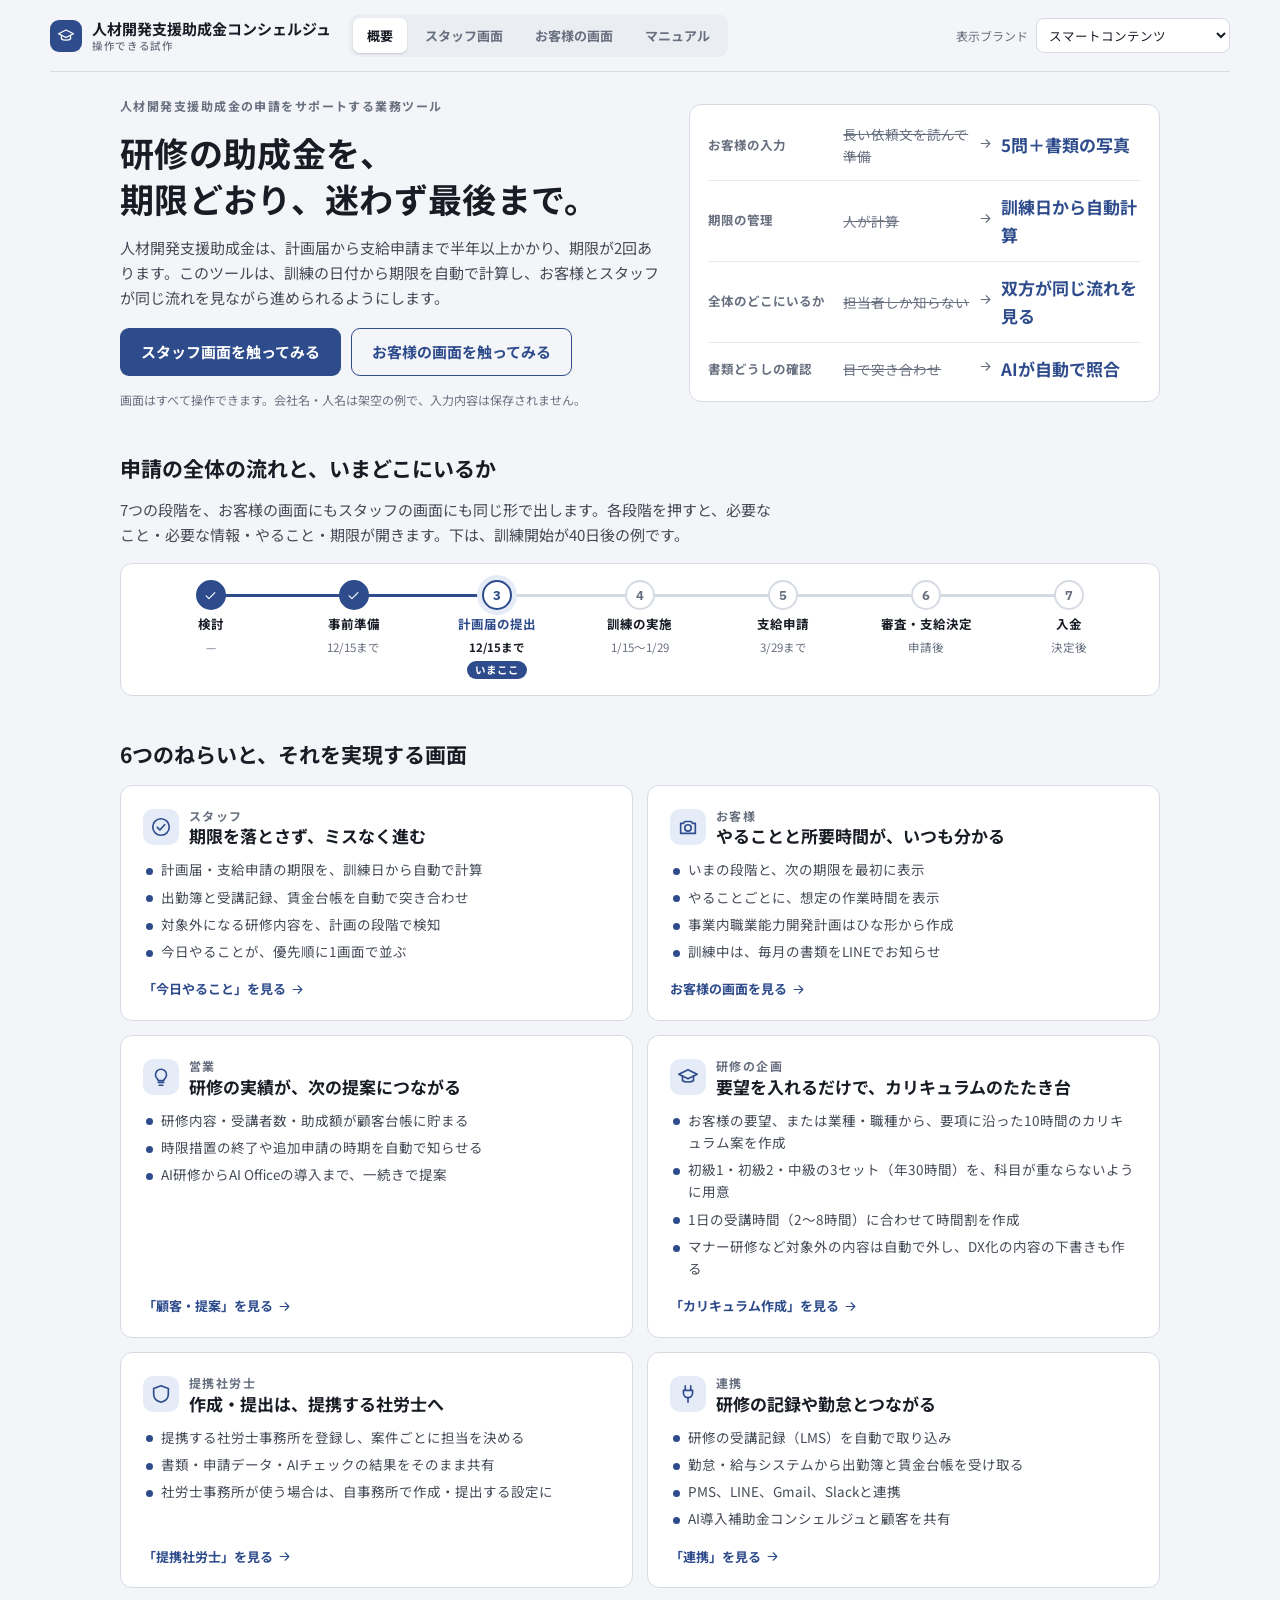
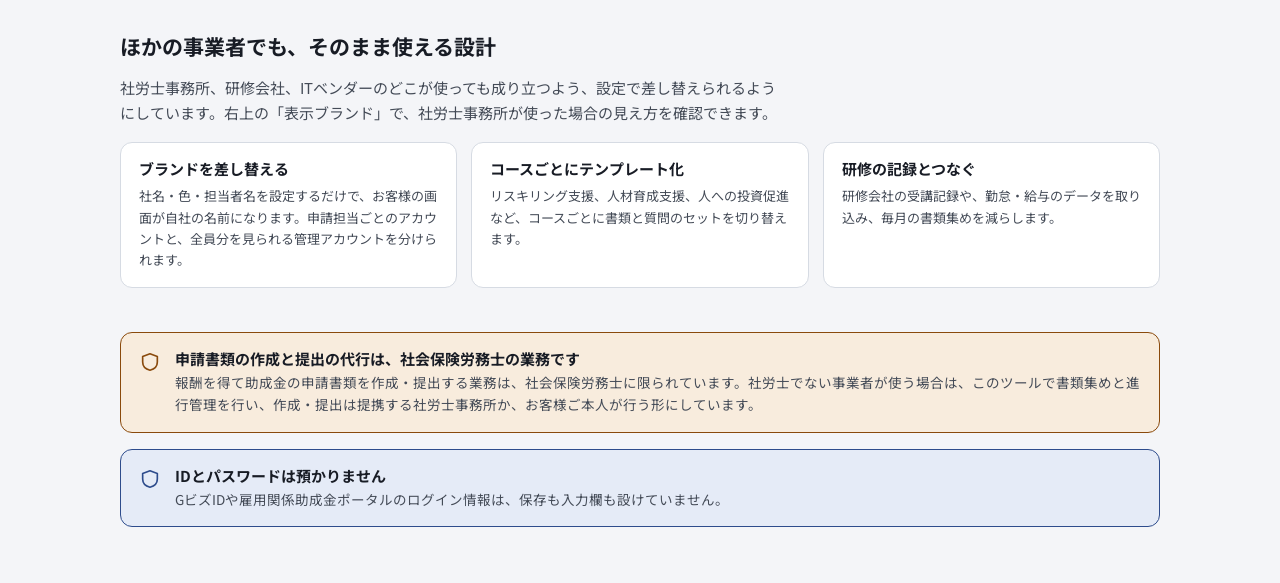
==== commit 53c765be: "Add per-staff accounts and an admin account to the demo app Co-Authored-By: Claude Fable 5.2 <norepl" ====
--- a/index.html
+++ b/index.html
@@ -167,6 +167,15 @@
 .side button{display:flex;align-items:center;gap:10px;border:0;background:transparent;border-radius:9px;padding:10px 12px;font-weight:700;font-size:13.5px;color:var(--body);text-align:left;white-space:nowrap}
 .side button[aria-current=true]{background:var(--brand-pale);color:var(--brand)}
 .side .cnt{margin-left:auto;background:var(--warn);color:var(--surface);border-radius:999px;font-size:11px;padding:0 7px;font-family:var(--num)}
+.acct{display:flex;gap:10px 16px;align-items:center;flex-wrap:wrap;background:var(--surface);border:1px solid var(--line);border-radius:12px;padding:10px 16px;margin-bottom:18px}
+.acct .av{flex:none;width:36px;height:36px;border-radius:50%;background:var(--brand-pale);color:var(--brand);display:grid;place-items:center}
+.acct .fld{flex:none;min-width:230px}
+.acct p{flex:1;min-width:240px;font-size:13px;margin:0}
+.acct p .tiny{display:block;margin-top:2px}
+.roles{display:grid;grid-template-columns:repeat(2,minmax(0,1fr));gap:10px;margin-top:10px}
+.roles>div{border:1px solid var(--line);border-radius:10px;padding:12px 14px;display:flex;flex-direction:column;gap:4px;font-size:13px}
+.roles b{color:var(--fg);font-size:14px}
+.own{display:inline-flex;align-items:center;gap:6px;font-size:12.5px;font-weight:700;color:var(--muted)}
 .side .new{margin-bottom:12px;justify-content:center;background:var(--brand);color:var(--on-brand)}
 .side .bn{margin-top:14px;display:flex;flex-direction:column;gap:3px;border-radius:12px;padding:12px 14px;background:var(--brand);color:var(--on-brand);text-decoration:none;white-space:normal;line-height:1.45}
 .side .bn:hover{filter:brightness(1.08)}
@@ -467,7 +476,7 @@
   .tname{min-width:6.5em}
 }
 @media (max-width:640px){
-  .vals,.opps,.lk,.tpl,.hgrid,.pgrid{grid-template-columns:minmax(0,1fr)} .tiles{grid-template-columns:repeat(2,minmax(0,1fr))}
+  .vals,.opps,.lk,.tpl,.hgrid,.pgrid,.roles{grid-template-columns:minmax(0,1fr)} .acct .fld{flex:1;min-width:0} .tiles{grid-template-columns:repeat(2,minmax(0,1fr))}
   .td{grid-template-columns:38px minmax(0,1fr)} .td-a{grid-column:1/-1;justify-content:flex-end}
   .dcard{grid-template-columns:minmax(0,1fr)} .thumb{display:none}
   .sdet{grid-template-columns:minmax(0,1fr)} .sdet>div{border-right:0;border-bottom:1px solid var(--line-2)} .sdet>div:last-child{border-bottom:0}
@@ -610,7 +619,7 @@
 const TENANTS={
  smacon:{name:'スマートコンテンツ',staff:'山田',sr:'提携先の社会保険労務士事務所',brand:0},
  other:{name:'サンプル社会保険労務士事務所',staff:'田中',sr:'自事務所',brand:1}};
-const S={view:'overview',staff:'today',caseId:null,tab:'flow',mode:'board',filter:'all',q:'',done:{},block:null,modal:null,
+const S={view:'overview',staff:'today',acct:'s1',own:'all',caseId:null,tab:'flow',mode:'board',filter:'all',q:'',done:{},block:null,modal:null,
  t:Object.assign({},TENANTS.smacon),
  calc:{n:5,h:12,fee:200000,course:'reskill'},
  client:{screen:'home',docs:['none','none','none','auto'],ans:{},sent:false,fixes:{},editing:null,help:null,agree:false,planOk:false},
@@ -919,6 +928,15 @@
 const MIDORI=CASES[0];
 CASES.forEach((c,i)=>{c.sr=[0,2,3].indexOf(i)>-1?'p1':'p2';});
 const byId=id=>CASES.find(c=>c.id===id);
+/* 申請担当とアカウント。s1 は設定の「担当者名」と同じ人。S.acct が 'admin' のときは管理アカウントで、全担当の案件が見える */
+const STAFFS=[{id:'s1'},{id:'s2',n:'佐藤'},{id:'s3',n:'中村'}];
+['s1','s1','s1','s2','s2','s3','s3','s1'].forEach((o,i)=>{CASES[i].owner=o;});
+const isAdmin=()=>S.acct==='admin';
+const staffNm=id=>{const x=STAFFS.find(v=>v.id===id);return x?(x.n||S.t.staff.replace(/（.*?）/,'')):'未定';};
+const ownerNm=c=>staffNm(c.owner);
+const meId=()=>isAdmin()?'s1':S.acct;
+const VIS=()=>isAdmin()?CASES:CASES.filter(c=>c.owner===S.acct);
+const canSee=id=>VIS().some(c=>c.id===id);
 const total=c=>c.emp[0]+c.emp[1]+c.emp[2];
 const sei=c=>c.rep.split(' ')[0];
 const staffShort=()=>S.t.staff.replace(/（.*?）/,'');
@@ -986,8 +1004,8 @@
 function tline(c,clickable){const stg=STG(c);return `<div class="tline" role="list">${SNAME.map((n,i)=>{const cls=i<c.stage?'d':i===c.stage?'c':'';const tag=clickable?'button':'div';
  return `<${tag} class="tstep ${cls}" role="listitem" ${clickable?`data-act="stage" data-id="${c.id}" data-i="${i}" aria-label="${n}の説明"`:''}><span class="tdot">${i<c.stage?ic('check','s'):i+1}</span><span class="tname">${n}</span><span class="tdate">${stg[i].short}</span>${i===c.stage?'<span class="here">いまここ</span>':''}</${tag}>`;}).join('')}</div>`;}
 function nudgeText(c){const m=c.miss.length?c.miss.map(s=>'・'+s).join('\n'):'・（不足はありません）';const n=nextDue(c);
- return `${sei(c)}様\n\nお世話になっております。${S.t.name}の${staffShort()}です。\n人材開発支援助成金の手続きで、あと下記だけお願いできますでしょうか。\n\n${m}\n\n下のリンクから、スマホで撮影してアップしていただくだけで結構です。\nhttps://josei.example/r/${c.id}-XXXX\n\n${n&&c.stage>0?`※ ${n.label}は ${fmt(n.d)} です。過ぎると助成の対象外になるため、お早めにお願いいたします。\n\n`:''}ご不明な点は、このLINEにそのままご返信ください。\nよろしくお願いいたします。`;}
-function offerText(o){const c=byId(o.cid);return `${sei(c)}様\n\nいつもお世話になっております。${S.t.name}の${staffShort()}です。\n\n${o.msg}\n\n15分ほどオンラインでご説明できます。ご都合のよい日時を2〜3ついただけますでしょうか。\n\nよろしくお願いいたします。`;}
+ return `${sei(c)}様\n\nお世話になっております。${S.t.name}の${ownerNm(c)}です。\n人材開発支援助成金の手続きで、あと下記だけお願いできますでしょうか。\n\n${m}\n\n下のリンクから、スマホで撮影してアップしていただくだけで結構です。\nhttps://josei.example/r/${c.id}-XXXX\n\n${n&&c.stage>0?`※ ${n.label}は ${fmt(n.d)} です。過ぎると助成の対象外になるため、お早めにお願いいたします。\n\n`:''}ご不明な点は、このLINEにそのままご返信ください。\nよろしくお願いいたします。`;}
+function offerText(o){const c=byId(o.cid);return `${sei(c)}様\n\nいつもお世話になっております。${S.t.name}の${ownerNm(c)}です。\n\n${o.msg}\n\n15分ほどオンラインでご説明できます。ご都合のよい日時を2〜3ついただけますでしょうか。\n\nよろしくお願いいたします。`;}
 
 /* ================= OVERVIEW ================= */
 function overview(){
@@ -1024,7 +1042,7 @@
   <h2>ほかの事業者でも、そのまま使える設計</h2>
   <p class="lead">社労士事務所、研修会社、ITベンダーのどこが使っても成り立つよう、設定で差し替えられるようにしています。右上の「表示ブランド」で、社労士事務所が使った場合の見え方を確認できます。</p>
   <div class="three">
-   <div class="card"><h3>ブランドを差し替える</h3><p>社名・色・担当者名を設定するだけで、お客様の画面が自社の名前になります。</p></div>
+   <div class="card"><h3>ブランドを差し替える</h3><p>社名・色・担当者名を設定するだけで、お客様の画面が自社の名前になります。申請担当ごとのアカウントと、全員分を見られる管理アカウントを分けられます。</p></div>
    <div class="card"><h3>コースごとにテンプレート化</h3><p>リスキリング支援、人材育成支援、人への投資促進など、コースごとに書類と質問のセットを切り替えます。</p></div>
    <div class="card"><h3>研修の記録とつなぐ</h3><p>研修会社の受講記録や、勤怠・給与のデータを取り込み、毎月の書類集めを減らします。</p></div>
   </div>
@@ -1036,7 +1054,7 @@
 
 /* ================= STAFF ================= */
 // メニューの定義。操作マニュアルもこの定義から作るので、画面を足すときはここに足す
-const SNAV=[['today','today','今日やること'],['cur','grad','カリキュラム作成'],['cases','cases','案件'],['crm','crm','顧客・提案'],['partner','shield','提携社労士'],['help','help','お助け情報'],['links','link','連携'],['settings','set','設定']];
+const SNAV=[['today','today','今日やること'],['cur','grad','カリキュラム作成'],['cases','cases','案件'],['crm','crm','顧客・提案'],['partner','shield','提携社労士'],['team','user','担当者',1],['help','help','お助け情報'],['links','link','連携'],['settings','set','設定']];
 const CTABS=[['flow','流れとチェック','7つの段階のどこにいるかと、いまの段階でやること・期限を確認します。段階を押すと、必要な情報と期限が開きます。'],
  ['docs','書類とAIチェック','お客様から届いた書類と、書類どうしをAIで照合した結果を確認します。食い違いがあれば、直し方が出ます。'],
  ['calc','助成額の試算','受講者数・訓練時間・研修費用から、助成額の見込みを計算します。'],
@@ -1044,23 +1062,39 @@
  ['log','やりとり','お客様・労働局とのやりとりと、自動で行った処理の記録です。'],
  ['offer','提案','このお客様に次に提案できる内容と、提案メモの作成です。']];
 function staff(){
- const left=TODAY().filter(a=>!S.done[a.id]).length;
- const nav=SNAV;
- const body=S.caseId?caseDetail(byId(S.caseId)):({today:todayV,cur:curV,cases:casesV,crm:crmV,partner:partnerV,help:helpV,links:linksV,settings:settingsV})[S.staff]();
- return `<div class="wrap st"><aside class="side" aria-label="スタッフ画面のメニュー">
+ const left=TODAY().filter(a=>!S.done[a.id]&&canSee(a.cid)).length;
+ const nav=SNAV.filter(n=>!n[3]||isAdmin());
+ if(S.staff==='team'&&!isAdmin())S.staff='today';
+ if(S.caseId&&!canSee(S.caseId))S.caseId=null;
+ const none=()=>`<div class="ph"><div><h1>カリキュラム作成</h1></div></div><div class="card empty"><p><b>担当するお客様が、まだありません。</b></p><p>管理アカウントの「担当者」の画面で、お客様を割り当ててください。</p></div>`;
+ const body=S.caseId?caseDetail(byId(S.caseId)):S.staff==='cur'&&!VIS().length?none():({today:todayV,cur:curV,cases:casesV,crm:crmV,partner:partnerV,team:teamV,help:helpV,links:linksV,settings:settingsV})[S.staff]();
+ return acctBar()+`<div class="wrap st"><aside class="side" aria-label="スタッフ画面のメニュー">
   <button class="new" data-act="newcase">${ic('plus')}新しい案件</button>
   ${nav.map(n=>`<button data-act="snav" data-s="${n[0]}" aria-current="${S.caseId?n[0]==='cases':S.staff===n[0]}">${ic(n[1])}${n[2]}${n[0]==='today'&&left?`<span class="cnt">${left}</span>`:''}</button>`).join('')}
   <a class="bn" href="https://t-suzuki2021.github.io/josei-concierge-demo/lp.html" target="_blank" rel="noopener" title="業種・職種別の研修メニューを、新しいタブで開きます"><small>提案に使えるページ</small><b><svg viewBox="0 0 24 24" fill="currentColor" aria-hidden="true"><rect x="3" y="13" width="5" height="8" rx="1"/><rect x="9.5" y="8" width="5" height="13" rx="1"/><rect x="16" y="3" width="5" height="18" rx="1"/></svg>研修メニュー</b><span>業種・職種別のメニューと、研修プラン作成ツールを開く →</span></a>
  </aside><div class="main">${body}</div></div>`;}
 
+function acctBar(){const n=VIS().length;
+ return `<div class="wrap"><div class="acct"><span class="av">${ic('user')}</span>
+  <div class="fld"><label for="acctSel">アカウント</label><select id="acctSel" data-acct="1"><optgroup label="申請担当（自分の担当のお客様だけ）">${STAFFS.map(x=>`<option value="${x.id}" ${S.acct===x.id?'selected':''}>${esc(staffNm(x.id))}（申請担当）</option>`).join('')}</optgroup><optgroup label="管理（全員分）"><option value="admin" ${isAdmin()?'selected':''}>管理者（全担当を表示）</option></optgroup></select></div>
+  <p>${isAdmin()?`<span class="chip brand">管理アカウント</span> 全担当のお客様 ${n}社を表示しています。担当の変更と、担当者の追加ができます。`:`<span class="chip mute">申請担当のアカウント</span> ${n?esc(staffNm(S.acct))+"さんが担当するお客様 "+n+"社だけを表示しています。":esc(staffNm(S.acct))+"さんが担当するお客様は、まだありません。"}`}<span class="tiny">試作のため、ここで切り替えます。実際の画面では、ログインしたアカウントで決まります。</span></p></div></div>`;}
+function teamV(){const near=c=>{const n=nextDue(c);return n&&c.stage>=1&&c.stage!==3&&diff(n.d)<=14;},todo=TODAY().filter(a=>!S.done[a.id]);
+ return `<div class="ph"><div><h1>担当者</h1><p class="sub">申請担当ごとの担当件数と期限を確認し、お客様の担当を変更できます。この画面は、管理アカウントだけに表示されます。</p></div></div>
+ <div class="pgrid">${STAFFS.map(x=>{const cs=CASES.filter(c=>c.owner===x.id),sum=cs.reduce((a,c)=>{const e=est(c);return a+(e?e.all:0);},0);
+  return `<article class="card pc"><div class="h"><div><h3>${esc(staffNm(x.id))}</h3><p class="tiny">申請担当のアカウント</p></div><button class="btn o sm" data-act="asacct" data-id="${x.id}">この担当の画面を見る</button></div>
+   <dl class="kv"><dt>担当のお客様</dt><dd>${cs.length}社${cs.length?'（'+cs.map(c=>esc(c.co.replace(/株式会社|有限会社/g,''))).join('、')+'）':''}</dd><dt>今日やること</dt><dd>${todo.filter(a=>cs.some(c=>c.id===a.cid)).length}件</dd><dt>期限まで14日以内</dt><dd>${cs.filter(near).length}件</dd><dt>助成額の見込み</dt><dd>${sum?man(sum):'—'}</dd></dl></article>`;}).join('')}</div>
+ <div class="card pad" style="display:flex;flex-direction:column;gap:10px"><h2 style="font-size:15px">担当者を追加する</h2><div class="addp" style="grid-template-columns:minmax(0,320px) auto;justify-content:start"><div class="fld"><label for="nsN">担当者名</label><input type="text" id="nsN" placeholder="例）木村"></div><button class="btn p sm" data-act="addstaff">${ic('plus','s')}追加する</button></div><p class="tiny">追加すると、申請担当のアカウントが1つ増えます。下の表で、担当するお客様を割り当ててください。</p></div>
+ <h2 style="font-size:16px;margin-top:6px">お客様ごとの申請担当</h2>
+ <div class="card tscroll"><table style="min-width:700px"><thead><tr><th>会社</th><th>段階</th><th>次の期限</th><th>誰の番</th><th>申請担当</th></tr></thead><tbody>${CASES.map(c=>{const n=nextDue(c);return `<tr><td><b>${esc(c.co)}</b></td><td>${SNAME[c.stage]}</td><td class="num">${n?fmt(n.d):'—'}</td><td>${waitChip(c)}</td><td>${ownSel(c)}</td></tr>`;}).join('')}</tbody></table></div>`;}
+const ownSel=c=>`<select data-ownsel="${c.id}" aria-label="${esc(c.co)}の申請担当">${STAFFS.map(x=>`<option value="${x.id}" ${c.owner===x.id?'selected':''}>${esc(staffNm(x.id))}</option>`).join('')}</select>`;
 function todayV(){
- const items=TODAY().filter(a=>!S.done[a.id]);
- const counts=SNAME.map((_,i)=>CASES.filter(c=>c.stage===i).length),mx=Math.max.apply(null,counts)||1;
- const dl=CASES.map(c=>({c,n:nextDue(c)})).filter(x=>x.n&&x.c.stage>=1&&x.c.stage!==3).sort((a,b)=>a.n.d-b.n.d).slice(0,4);
- const auto=['訓練日から、計画届と支給申請の期限を計算（8件）','研修の受講記録を取り込み（2社）','出勤簿と受講記録を突き合わせ（2社）','カリキュラムの対象外の内容をチェック（1件）','労働局のメールを要約して案件に記録（1件）'];
- return `<div class="ph"><div><h1>${esc(staffShort())}さん、今日やることは${items.length}件です</h1><p class="sub">期限の近い順に並んでいます。上から片づければ、抜け漏れはありません。</p></div></div>
+ const items=TODAY().filter(a=>!S.done[a.id]&&canSee(a.cid));
+ const counts=SNAME.map((_,i)=>VIS().filter(c=>c.stage===i).length),mx=Math.max.apply(null,counts)||1;
+ const dl=VIS().map(c=>({c,n:nextDue(c)})).filter(x=>x.n&&x.c.stage>=1&&x.c.stage!==3).sort((a,b)=>a.n.d-b.n.d).slice(0,4);
+ const auto=['訓練日から、計画届と支給申請の期限を計算（'+VIS().length+'件）','研修の受講記録を取り込み（2社）','出勤簿と受講記録を突き合わせ（2社）','カリキュラムの対象外の内容をチェック（1件）','労働局のメールを要約して案件に記録（1件）'];
+ return `<div class="ph"><div><h1>${isAdmin()?'全担当の今日やることは':esc(staffNm(S.acct))+'さん、今日やることは'}${items.length}件です</h1><p class="sub">期限の近い順に並んでいます。上から片づければ、抜け漏れはありません。</p></div></div>
  <div class="cols"><div class="card todo">${items.length?items.map(a=>{const k=TKIND[a.type],c=byId(a.cid);return `<div class="td"><span class="td-ic ${k[1]}">${ic(k[0],'l')}</span>
-   <div><p class="td-k"><span>${k[2]}</span><span>${esc(c.co)}</span><span>${SNAME[c.stage]}</span></p><p class="td-t">${a.title}</p><p class="td-d">${a.desc}</p></div>
+   <div><p class="td-k"><span>${k[2]}</span><span>${esc(c.co)}</span><span>${SNAME[c.stage]}</span>${isAdmin()?`<span>担当：${esc(ownerNm(c))}</span>`:''}</p><p class="td-t">${a.title}</p><p class="td-d">${a.desc}</p></div>
    <div class="td-a"><button class="btn p sm" data-act="todo" data-a="${a.id}">${a.btn}</button><button class="done-b" data-act="tdone" data-a="${a.id}" aria-label="済みにする" title="済みにする">${ic('check')}</button></div></div>`;}).join('')
    :`<div class="empty"><p><b>今日やることは、すべて終わりました。</b></p><p>新しい動きがあれば、ここに出ます。</p></div>`}</div>
   <div style="display:flex;flex-direction:column;gap:14px;min-width:0">
@@ -1069,18 +1103,18 @@
    <div class="card pad sidecard"><h3>今日、自動で済んだこと</h3><ul class="auto">${auto.map(a=>`<li>${ic('check','s')}<span>${a}</span></li>`).join('')}</ul></div>
   </div></div>`;}
 
-function filtered(){return CASES.filter(c=>{const n=nextDue(c);const near=n&&c.stage>=1&&c.stage!==3&&diff(n.d)<=14;
+function filtered(){return VIS().filter(c=>{if(isAdmin()&&S.own!=='all'&&c.owner!==S.own)return false;const n=nextDue(c);const near=n&&c.stage>=1&&c.stage!==3&&diff(n.d)<=14;
  return (S.filter==='all'||(S.filter==='client'&&c.wait==='client')||(S.filter==='us'&&c.wait==='us')||(S.filter==='exp'&&near))&&(!S.q||c.co.indexOf(S.q)>-1);});}
 function caseList(){const list=filtered();
  if(!list.length)return `<div class="card empty">条件に合う案件はありません。</div>`;
- if(S.mode==='board')return `<div class="board">${SNAME.map((s,i)=>{const cs=list.filter(c=>c.stage===i);return `<div class="kcol"><h3><span>${s}</span><span class="num">${cs.length}</span></h3>${cs.map(c=>`<button class="kc" data-act="open" data-id="${c.id}"><b>${esc(c.co)}</b>${waitChip(c)}<span class="kc-m">${COURSE(c.course).short}・${c.people}名</span>${c.miss.length?`<span class="kc-x">不足：${esc(missShort(c))}</span>`:''}${dueChip(c)}</button>`).join('')}</div>`;}).join('')}</div>`;
- return `<div class="card tscroll"><table style="min-width:860px"><thead><tr><th>会社</th><th>段階</th><th>誰の番</th><th>コース</th><th>受講者</th><th>不足</th><th>次の期限</th><th>更新</th></tr></thead><tbody>${list.map(c=>{const n=nextDue(c);return `<tr class="row" data-act="open" data-id="${c.id}"><td><b>${esc(c.co)}</b></td><td>${pipe(c.stage)}</td><td>${waitChip(c)}</td><td>${COURSE(c.course).short}</td><td class="num">${c.people}名</td><td>${c.miss.length?`<span class="kc-x">${esc(missShort(c))}</span>`:'<span class="chip ok">なし</span>'}</td><td class="num">${n?n.label+' '+fmt(n.d):'—'}</td><td class="tiny">${c.upd}</td></tr>`;}).join('')}</tbody></table></div>`;}
+ if(S.mode==='board')return `<div class="board">${SNAME.map((s,i)=>{const cs=list.filter(c=>c.stage===i);return `<div class="kcol"><h3><span>${s}</span><span class="num">${cs.length}</span></h3>${cs.map(c=>`<button class="kc" data-act="open" data-id="${c.id}"><b>${esc(c.co)}</b>${waitChip(c)}<span class="kc-m">${COURSE(c.course).short}・${c.people}名${isAdmin()?'・担当：'+esc(ownerNm(c)):''}</span>${c.miss.length?`<span class="kc-x">不足：${esc(missShort(c))}</span>`:''}${dueChip(c)}</button>`).join('')}</div>`;}).join('')}</div>`;
+ return `<div class="card tscroll"><table style="min-width:860px"><thead><tr><th>会社</th><th>申請担当</th><th>段階</th><th>誰の番</th><th>コース</th><th>受講者</th><th>不足</th><th>次の期限</th><th>更新</th></tr></thead><tbody>${list.map(c=>{const n=nextDue(c);return `<tr class="row" data-act="open" data-id="${c.id}"><td><b>${esc(c.co)}</b></td><td>${esc(ownerNm(c))}</td><td>${pipe(c.stage)}</td><td>${waitChip(c)}</td><td>${COURSE(c.course).short}</td><td class="num">${c.people}名</td><td>${c.miss.length?`<span class="kc-x">${esc(missShort(c))}</span>`:'<span class="chip ok">なし</span>'}</td><td class="num">${n?n.label+' '+fmt(n.d):'—'}</td><td class="tiny">${c.upd}</td></tr>`;}).join('')}</tbody></table></div>`;}
 function casesV(){
  const near=c=>{const n=nextDue(c);return n&&c.stage>=1&&c.stage!==3&&diff(n.d)<=14;};
- const tiles=[['all','進行中の案件',CASES.filter(c=>c.stage<6).length,''],['client','お客様待ち',CASES.filter(c=>c.wait==='client').length,''],['us','自社の対応',CASES.filter(c=>c.wait==='us').length,''],['exp','期限まで14日以内',CASES.filter(near).length,'w']];
- return `<div class="ph"><div><h1>案件</h1><p class="sub">カードを押すと、全体の流れと、その段階でやることを確認できます。</p></div></div>
+ const tiles=[['all','進行中の案件',VIS().filter(c=>c.stage<6).length,''],['client','お客様待ち',VIS().filter(c=>c.wait==='client').length,''],['us','自社の対応',VIS().filter(c=>c.wait==='us').length,''],['exp','期限まで14日以内',VIS().filter(near).length,'w']];
+ return `<div class="ph"><div><h1>${isAdmin()?'案件（全担当）':'案件'}</h1><p class="sub">カードを押すと、全体の流れと、その段階でやることを確認できます。</p></div></div>
  <div class="tiles">${tiles.map(t=>`<button class="tile ${t[3]}" data-act="filter" data-f="${t[0]}" aria-pressed="${S.filter===t[0]}"><span class="l">${t[1]}</span><span class="n num">${t[2]}</span></button>`).join('')}</div>
- <div class="bar"><input type="search" id="caseQ" placeholder="会社名でさがす" value="${esc(S.q)}" aria-label="会社名でさがす">
+ <div class="bar"><input type="search" id="caseQ" placeholder="会社名でさがす" value="${esc(S.q)}" aria-label="会社名でさがす">${isAdmin()?`<select id="ownF" data-ownf="1" aria-label="申請担当で絞り込む"><option value="all">すべての担当</option>${STAFFS.map(x=>`<option value="${x.id}" ${S.own===x.id?'selected':''}>担当：${esc(staffNm(x.id))}</option>`).join('')}</select>`:''}
   <div class="seg2"><button data-act="mode" data-m="board" aria-pressed="${S.mode==='board'}">ボード</button><button data-act="mode" data-m="list" aria-pressed="${S.mode==='list'}">一覧</button></div></div>
  <div id="caseList">${caseList()}</div>`;}
 
@@ -1091,8 +1125,8 @@
  const tabs=CTABS;
  const body=({flow:tabFlow,docs:tabDocs,calc:tabCalc,apply:tabApply,log:tabLog,offer:tabOffer})[S.tab](c);
  return `<button class="lnk back" data-act="closecase">${ic('back','s')}案件にもどる</button>
- <div class="ph"><div><h1>${esc(c.co)}</h1><p class="sub">${esc(c.ind)}・従業員${total(c)}名・${COURSE(c.course).short}・${esc(c.train)}（${c.hours}時間×${c.people}名）　${waitChip(c)}</p></div>
-  <div class="r"><button class="btn o sm" data-act="nudge" data-id="${c.id}">${ic('chat','s')}催促文をつくる</button>${c.stage<6?`<button class="btn p sm" data-act="advance" data-id="${c.id}">次の段階へ：${SNAME[c.stage+1]}</button>`:''}</div></div>
+ <div class="ph"><div><h1>${esc(c.co)}</h1><p class="sub">${esc(c.ind)}・従業員${total(c)}名・${COURSE(c.course).short}・${esc(c.train)}（${c.hours}時間×${c.people}名）・申請担当：${esc(ownerNm(c))}　${waitChip(c)}</p></div>
+  <div class="r">${isAdmin()?`<label class="own">申請担当 ${ownSel(c)}</label>`:''}<button class="btn o sm" data-act="nudge" data-id="${c.id}">${ic('chat','s')}催促文をつくる</button>${c.stage<6?`<button class="btn p sm" data-act="advance" data-id="${c.id}">次の段階へ：${SNAME[c.stage+1]}</button>`:''}</div></div>
  ${stageCard(c)}
  ${S.block===c.id?`<div class="card blocked">まだ進められません。残っているもの：${esc(c.miss.join('・'))}</div>`:''}
  <div class="tabs" role="tablist">${tabs.map(t=>`<button role="tab" data-act="tab" data-t="${t[0]}" aria-selected="${S.tab===t[0]}">${t[1]}</button>`).join('')}</div>
@@ -1162,9 +1196,9 @@
  return `<div class="ph"><div><h1>顧客・提案</h1><p class="sub">研修の内容・受講者数・助成額が、そのまま顧客台帳になります。提案のきっかけは自動で見つけます。</p></div></div>
  <div class="card note am">${ic('clock','l')}<div><h3>リスキリング支援コースと人への投資促進コースは、令和8年度末までの時限措置です</h3><p>計画届は訓練開始日の1か月前までに出す必要があります。年度内に研修を始めたいお客様には、早めの声かけが必要です。</p></div></div>
  <h2 style="font-size:16px">いま提案できるお客様</h2>
- <div class="opps">${OPPS.map(oppCard).join('')}</div>
+ <div class="opps">${OPPS.filter(o=>canSee(o.cid)).map(oppCard).join('')||'<div class="card empty">いま提案できるお客様はありません。</div>'}</div>
  <h2 style="font-size:16px;margin-top:6px">顧客台帳</h2>
- <div class="card tscroll"><table style="min-width:800px"><thead><tr><th>会社</th><th>業種</th><th>従業員</th><th>研修</th><th>受講者</th><th>助成額の見込み</th><th>段階</th></tr></thead><tbody>${CASES.map(c=>{const e=est(c);return `<tr class="row" data-act="open" data-id="${c.id}"><td><b>${esc(c.co)}</b></td><td>${esc(c.ind)}</td><td class="num">${total(c)}名</td><td>${esc(c.train)}</td><td class="num">${c.people}名</td><td class="num">${e?man(e.all):'—'}</td><td>${SNAME[c.stage]}</td></tr>`;}).join('')}</tbody></table></div>`;}
+ <div class="card tscroll"><table style="min-width:800px"><thead><tr><th>会社</th><th>業種</th><th>従業員</th><th>研修</th><th>受講者</th><th>助成額の見込み</th><th>段階</th></tr></thead><tbody>${VIS().map(c=>{const e=est(c);return `<tr class="row" data-act="open" data-id="${c.id}"><td><b>${esc(c.co)}</b></td><td>${esc(c.ind)}</td><td class="num">${total(c)}名</td><td>${esc(c.train)}</td><td class="num">${c.people}名</td><td class="num">${e?man(e.all):'—'}</td><td>${SNAME[c.stage]}</td></tr>`;}).join('')}</tbody></table></div>`;}
 
 function helpBody(client){
  const demo=MIDORI,d=dates(demo);
@@ -1197,12 +1231,15 @@
  <div class="set">
   <div class="card pad" style="display:flex;flex-direction:column;gap:12px"><h2 style="font-size:16px">ブランド</h2>
    <div class="fld"><label for="tName">会社名</label><input type="text" id="tName" data-bind="t.name" value="${esc(S.t.name)}"></div>
-   <div class="fld"><label for="tStaff">担当者名</label><input type="text" id="tStaff" data-bind="t.staff" value="${esc(S.t.staff)}"></div>
+   <div class="fld"><label for="tStaff">担当者名（1人目の申請担当）</label><input type="text" id="tStaff" data-bind="t.staff" value="${esc(S.t.staff)}"></div>
    <div class="fld"><span class="lb">申請書類の作成・提出をする社労士</span><p style="font-size:13px">${esc(S.filer==='self'?srName(MIDORI):S.partners.length+'事務所と提携中')} <button class="lnk" data-act="snav" data-s="partner">提携社労士の画面で設定 ${ic('arrow','s')}</button></p></div>
    <div class="fld"><span class="lb">色</span><div class="sws">${BRANDS.map((b,i)=>`<button class="swatch" style="background:${b.l}" data-act="brand" data-i="${i}" aria-pressed="${S.t.brand===i}" aria-label="${b.n}" title="${b.n}"></button>`).join('')}</div></div>
   </div>
   <div style="display:flex;flex-direction:column;gap:10px;min-width:0"><p class="eyebrow">お客様の画面での見え方</p><div class="prev" id="brandPrev">${brandPrev()}</div><div><button class="btn o sm" data-act="view" data-v="client">お客様の画面で確認する</button></div></div>
  </div>
+ <div class="card pad"><h2 style="font-size:16px">アカウントと権限</h2><p class="tiny" style="margin-top:4px">申請担当ごとにアカウントを分け、全体は管理アカウントで見ます。</p>
+  <div class="roles"><div><b>申請担当のアカウント</b><span>担当者ごとに1つ。自分が担当するお客様の案件・期限・提案だけが見えます。</span><span class="tiny">いまの申請担当：${STAFFS.map(x=>esc(staffNm(x.id))).join('、')}（${STAFFS.length}名）</span></div>
+  <div><b>管理アカウント</b><span>全担当の案件を見られます。お客様の担当の変更と、担当者の追加ができます。</span><span class="tiny">${isAdmin()?`<button class="lnk" data-act="snav" data-s="team">担当者の画面をひらく ${ic('arrow','s')}</button>`:'上の「アカウント」で「管理者」を選ぶと、担当者の画面が出ます。'}</span></div></div></div>
  <div class="card pad" style="display:flex;flex-direction:column;gap:12px"><h2 style="font-size:16px">コースのテンプレート</h2><p class="tiny">コースごとに、集める書類と質問のセットを切り替えます。</p>
   <div class="tpl">${tpl.map(t=>`<div class="${t[2]?'on':''}"><b>${t[0]}</b>${t[1]} ${t[2]?'<span class="chip brand">使用中</span>':''}</div>`).join('')}</div></div>
  <div class="card pad"><h2 style="font-size:16px">お客様に聞く質問</h2><p class="tiny" style="margin:4px 0 8px">書類や公開情報から分かることは、聞きません。オフにした質問は、お客様の画面から消えます。</p>
@@ -1267,7 +1304,7 @@
  const T=ser?10:+k.hours,H=+k.perDay||5;
  const input=`<div class="card cur-in">
   <div class="seg"><button data-act="cursrc" data-v="wish" aria-pressed="${!ser}">要望から作る</button><button data-act="cursrc" data-v="series" aria-pressed="${ser}">業種・職種の3セットから</button></div>
-  <div class="fld"><label for="curC">お客様</label><select id="curC" data-curc="1">${CASES.map(x=>`<option value="${x.id}" ${x.id===k.cid?'selected':''}>${esc(x.co)}</option>`).join('')}</select><span class="tiny">${esc(c.ind)}・従業員${total(c)}名</span></div>
+  <div class="fld"><label for="curC">お客様</label><select id="curC" data-curc="1">${VIS().map(x=>`<option value="${x.id}" ${x.id===k.cid?'selected':''}>${esc(x.co)}</option>`).join('')}</select><span class="tiny">${esc(c.ind)}・従業員${total(c)}名</span></div>
   ${ser?`<div class="fld"><label for="curInd">業種</label><select id="curInd" data-curind="1">${CAT_IND.map((x,i)=>`<option value="${i}" ${i===k.ii?'selected':''}>${esc(x.n)}</option>`).join('')}</select></div>
   <div class="fld"><label for="curTid">テーマ</label><select id="curTid" data-curtid="1">${trks.map(x=>`<option value="${x.id}" ${x.id===trk.id?'selected':''}>${esc(x.n)}</option>`).join('')}</select><span class="tiny">${trks.length<3?'宣伝マーケティング・顧客管理は、BtoCの業種で選べます。':'助成の対象は、テーマをまたいで1人あたり年度3回までです。'}</span></div>
   ${trk.id==='ai'?`<div class="fld"><label for="curJb">職種</label><select id="curJb" data-curjob="1">${ind.jobs.map((x,i)=>`<option value="${i}" ${i===k.ji?'selected':''}>${esc(x.n)}</option>`).join('')}</select><span class="tiny">${esc(ind.jobs[k.ji].who)}</span></div>`:`<div class="fld"><span class="lb">受講する人</span><p>${esc(trk.who)}</p><span class="tiny">${trk.id==='sec'?'全従業員向けの一般的な注意喚起は、職種を問わない共通の内容として対象外になるおそれがあります（表1②）。':'演習は演習用の題材で行います。自社の実際の投稿・広告をつくる時間は対象外です（表1④）。'}</span></div>`}
@@ -1306,12 +1343,12 @@
  <div class="card pad" style="display:flex;flex-direction:column;gap:10px"><span class="lb" style="font-weight:700;font-size:13px">申請書類の作成・提出をする人</span>
   <div class="seg" style="max-width:520px"><button data-act="filer" data-v="partner" aria-pressed="${!self}">提携先の社労士事務所</button><button data-act="filer" data-v="self" aria-pressed="${self}">自社（社労士事務所の場合）</button></div>
   ${self?`<div class="fld" style="max-width:520px"><label for="selfSr">担当の社会保険労務士</label><input type="text" id="selfSr" data-bind="selfSr" value="${esc(S.selfSr)}"></div>`:''}</div>
- ${self?'':`<div class="pgrid">${S.partners.map((p,i)=>{const cs=CASES.filter(c=>srOf(c).id===p.id);return `<article class="card pc"><div class="h"><div><h3>${esc(p.n)}</h3><p class="tiny">担当：${esc(p.who)}</p></div><span class="chip ok">提携中</span></div>
+ ${self?'':`<div class="pgrid">${S.partners.map((p,i)=>{const cs=VIS().filter(c=>srOf(c).id===p.id);return `<article class="card pc"><div class="h"><div><h3>${esc(p.n)}</h3><p class="tiny">担当：${esc(p.who)}</p></div><span class="chip ok">提携中</span></div>
    <dl class="kv"><dt>対応エリア</dt><dd>${esc(p.area)}</dd><dt>対応コース</dt><dd>${esc(p.courses)}</dd><dt>連絡方法</dt><dd>${esc(p.contact)}</dd><dt>担当の案件</dt><dd>${cs.length}件（${cs.map(c=>esc(c.co.replace(/株式会社|有限会社/,''))).join('、')||'なし'}）</dd></dl>
    <div class="qrow" style="border-top:1px solid var(--line-2);padding-top:10px"><span>書類・申請データ・AIチェックの結果を共有する</span><button class="sw" role="switch" aria-checked="${p.share}" aria-label="${esc(p.n)}と共有" data-act="tog" data-k="partners.${i}.share"><i></i></button></div></article>`;}).join('')}</div>
  <div class="card pad" style="display:flex;flex-direction:column;gap:10px"><h2 style="font-size:15px">提携先を追加する</h2><div class="addp"><div class="fld"><label for="npN">事務所名</label><input type="text" id="npN" placeholder="例）○○社会保険労務士事務所"></div><div class="fld"><label for="npW">担当の社労士</label><input type="text" id="npW" placeholder="例）山田 太郎"></div><div class="fld"><label for="npA">対応エリア</label><input type="text" id="npA" placeholder="例）関東"></div><button class="btn p" data-act="addpartner">${ic('plus','s')}追加</button></div></div>
  <h2 style="font-size:16px;margin-top:6px">案件ごとの担当</h2>
- <div class="card tscroll"><table style="min-width:640px"><thead><tr><th>会社</th><th>段階</th><th>次の期限</th><th>担当の社労士事務所</th></tr></thead><tbody>${CASES.map(c=>{const n=nextDue(c);return `<tr><td><b>${esc(c.co)}</b></td><td>${SNAME[c.stage]}</td><td class="num">${n?fmt(n.d):'—'}</td><td><select data-srsel="${c.id}" aria-label="${esc(c.co)}の担当">${S.partners.map(p=>`<option value="${p.id}" ${srOf(c).id===p.id?'selected':''}>${esc(p.n)}</option>`).join('')}</select></td></tr>`;}).join('')}</tbody></table></div>`}
+ <div class="card tscroll"><table style="min-width:640px"><thead><tr><th>会社</th><th>段階</th><th>次の期限</th><th>担当の社労士事務所</th></tr></thead><tbody>${VIS().map(c=>{const n=nextDue(c);return `<tr><td><b>${esc(c.co)}</b></td><td>${SNAME[c.stage]}</td><td class="num">${n?fmt(n.d):'—'}</td><td><select data-srsel="${c.id}" aria-label="${esc(c.co)}の担当">${S.partners.map(p=>`<option value="${p.id}" ${srOf(c).id===p.id?'selected':''}>${esc(p.n)}</option>`).join('')}</select></td></tr>`;}).join('')}</tbody></table></div>`}
  <div class="card"><div class="grp"><h3>社労士事務所に共有されるもの</h3></div>${[['書類一式','お客様がアップした書類と、研修会社から届いたカリキュラム'],['申請データ','電子申請に入力する順に並べた項目'],['AIチェックの結果','訓練時間、対象外の内容、出勤簿と受講記録の突き合わせ'],['期限','計画届と支給申請の期限、あと何日か']].map(r=>`<div class="ap"><span class="k">${r[0]}</span><span class="v">${r[1]}</span><span></span></div>`).join('')}</div>`;}
 
 /* ================= CLIENT ================= */
@@ -1342,7 +1379,7 @@
   <details class="pre"><summary>${ic('check')}${pf.length}項目は、すでに入力してあります</summary><div class="rows">${pf.map(r=>`<div class="ir"><span class="k">${r[0]}</span><span class="v">${esc(r[1])}</span><span class="s">${SRC[r[2]]}</span></div>`).join('')}</div></details>
   <h3 class="sec"><span>このあとやること</span></h3>
   ${later.map(l=>`<div class="task later" aria-disabled="true"><span class="ti">${ic('cal','l')}</span><span><b>${l[1]}</b><span>${l[0]}・${l[3]}</span></span><span class="r"><span class="mins">${ic('clock','s')}約${l[2]}分</span></span></div>`).join('')}
-  <div class="p-help"><span>分からないことは、担当の${esc(staffShort())}まで。</span><button class="btn g sm" data-act="msg" data-m="実際の画面では、LINEのトークが開きます">${ic('chat','s')}LINEで質問</button></div></div>`;}
+  <div class="p-help"><span>分からないことは、担当の${esc(ownerNm(MIDORI))}まで。</span><button class="btn g sm" data-act="msg" data-m="実際の画面では、LINEのトークが開きます">${ic('chat','s')}LINEで質問</button></div></div>`;}
 const EXT=()=>[[['所定労働時間','8時間／日'],['休日','土日祝'],['資格等手当','規定なし']],[['対象者','5名'],['雇用形態','正社員'],['雇用保険','加入']],[['対象月','先月'],['出勤簿','5名分・日ごとの始業終業あり'],['賃金台帳','5名分']]];
 function cDocs(){
  return pBar('会社の書類をアップする')+`<div class="p-body"><p class="p-lead">スマホで撮った写真でも、PDFでも大丈夫です。アップするとAIが読み取り、必要な項目を自動で入力します。</p>
@@ -1385,7 +1422,7 @@
  <button class="btn p lg block" data-act="send" ${cl.agree?'':'disabled'}>この内容で送信する</button>
  <p class="tiny">まだそろっていない書類があっても送信できます。あとからこのページで追加できます。</p></div>`;}
 function cDone(){syncMidori();const m=MIDORI.miss,d=dates(MIDORI);
- return pBar('送信しました')+`<div class="p-body"><div class="fin"><span class="ring">${ic('check','l')}</span><h2>ありがとうございます</h2><p class="p-lead">${esc(staffShort())}が内容を確認し、計画届の準備を進めます。計画届の提出期限は ${fmt(d.pt)} です。</p>
+ return pBar('送信しました')+`<div class="p-body"><div class="fin"><span class="ring">${ic('check','l')}</span><h2>ありがとうございます</h2><p class="p-lead">${esc(ownerNm(MIDORI))}が内容を確認し、計画届の準備を進めます。計画届の提出期限は ${fmt(d.pt)} です。</p>
  <div class="left"><b>残っていること</b>${m.length?m.map(x=>`<div>□ ${esc(x)}</div>`).join(''):'<div>ありません。次は訓練が始まったら、毎月の書類をお願いします。</div>'}</div></div>
  <button class="btn o lg block" data-act="cnav" data-s="home">やることリストにもどる</button></div>`;}
 function cHelp(){const d=dates(MIDORI);
@@ -1451,18 +1488,22 @@
  curapply:[null,'カリキュラム案の研修名と時間数を、案件に反映します'],
  filer:[null,'申請書類の作成・提出を、提携社労士に頼むか自社で行うかを切り替えます'],
  addpartner:[null,'社労士事務所を提携先に追加します'],
+ asacct:[null,'その申請担当のアカウントに切り替えて、担当者から見える画面を確認します'],
+ addstaff:[null,'申請担当のアカウントを1つ追加します'],
  wtag:['困っている業務を選ぶ','研修で解決したい業務を選びます'],
  wsend:[null,'選んだ内容を担当スタッフに送ります']};
 // 画面を一時的に切り替えて、その画面のHTMLを作る（状態はもとにもどす）
-function snap(p,fn){const sk=['view','staff','caseId','tab','block','calc','modal'],ck=['screen','help','editing'],sv={},cv={};
+function snap(p,fn){const sk=['view','staff','caseId','tab','block','calc','modal','acct','own'],ck=['screen','help','editing'],sv={},cv={};
  sk.forEach(k=>sv[k]=S[k]);ck.forEach(k=>cv[k]=cl[k]);Object.assign(S,p.S||{});Object.assign(cl,p.cl||{});
  try{return fn();}finally{Object.assign(S,sv);Object.assign(cl,cv);}}
 function mPages(){const P=[],c=MIDORI,T=cTasks();
- SNAV.forEach(n=>P.push({g:'staff',k:n[0],t:n[2],path:'スタッフ画面 › 左のメニュー「'+n[2]+'」',w:1100,html:snap({S:{view:'staff',staff:n[0],caseId:null,block:null}},staff)}));
+ SNAV.forEach(n=>P.push({g:'staff',k:n[0],t:n[2],path:'スタッフ画面 › '+(n[3]?'アカウントで「管理者」を選ぶ › ':'')+'左のメニュー「'+n[2]+'」',w:1100,html:snap({S:{view:'staff',staff:n[0],caseId:null,block:null,acct:n[3]?'admin':'s1',own:'all'}},staff)}));
+ P.push({g:'staff',k:'acct',t:'アカウントを切り替える',path:'スタッフ画面 › 上の「アカウント」',w:1100,desc:'申請担当のアカウントでは、自分が担当するお客様の案件だけが出ます。管理アカウントでは、全担当の案件が出て、担当の変更と担当者の追加ができます。',
+  html:['s1','admin'].map(a=>snap({S:{acct:a}},acctBar)).join('')});
  P.push({g:'staff',k:'newcase',t:'新しい案件をつくる',path:'スタッフ画面 › メニューの上の「新しい案件」',w:580,desc:'名刺の写真を選ぶと、会社名と担当者をAIが読み取り、公開情報で残りを埋めます。研修と日程を決めると、お客様用の専用リンクを発行します。',
   html:[0,2].map(st=>'<div class="modal-box mbox">'+MOD.newcase({type:'newcase',step:st,n:NEWCO[0]})+'</div>').join('')});
  CTABS.forEach(t=>P.push({g:'case',k:t[0],t:t[1],desc:t[2],path:'スタッフ画面 › 案件 › 案件のカードを押す › タブ「'+t[1]+'」',w:1100,
-  html:snap({S:{view:'staff',caseId:c.id,tab:t[0],block:null,calc:{n:c.people,h:c.hours,fee:c.fee,course:'reskill'}}},staff)}));
+  html:snap({S:{view:'staff',acct:'s1',caseId:c.id,tab:t[0],block:null,calc:{n:c.people,h:c.hours,fee:c.fee,course:'reskill'}}},staff)}));
  Object.keys(CVIEW).forEach(k=>{const tk=T.find(x=>x.k===k);P.push({g:'client',k,path:'お客様の画面 › '+(tk?'ホームの「'+tk.t+'」を押す':CPATH[k]||''),w:400,
   html:snap({cl:{screen:k,help:null,editing:null}},()=>'<div class="phone">'+CVIEW[k]()+'</div>')});});
  return P;}
@@ -1476,7 +1517,7 @@
   const bc=b.cloneNode(true);bc.querySelectorAll('.n,.num,.cnt').forEach(x=>x.remove());const name=doc[0]||sq(bc.textContent)||b.getAttribute('aria-label')||b.title||'';if(!name)return;
   const key=doc[0]?a:a+'|'+name;if(seen[key])return;seen[key]=1;
   p.ops.push({a,name,dk:doc[0]||a==='todo'?a:a+'|'+name.replace(/[0-9０-９]+/g,'#'),desc:a==='msg'?sq(b.dataset.m).replace(/（試作[^）]*）/g,''):doc[1]});});
- p.fields=[];d.querySelectorAll('input,select,textarea').forEach(e=>{if(/checkbox|radio|file|hidden/.test(e.type)||e.closest('table')||e.dataset.srsel)return;
+ p.fields=[];d.querySelectorAll('input,select,textarea').forEach(e=>{if(/checkbox|radio|file|hidden/.test(e.type)||e.closest('table')||e.dataset.srsel||e.dataset.ownsel||(e.dataset.acct&&p.k!=='acct'))return;
   const l=e.id&&d.querySelector('label[for="'+e.id+'"]');const t=sq((l&&l.textContent)||e.getAttribute('aria-label')||e.placeholder);if(t&&p.fields.indexOf(t)<0)p.fields.push(t);});
  p.shot=p.html.replace(/\sid="[^"]*"/g,'').replace(/\sfor="[^"]*"/g,'').replace(/\sdata-act=/g,' data-x=');
  p.id='m-'+p.g+'-'+p.k;}
@@ -1527,7 +1568,7 @@
    <div class="fld"><label for="nTrain">研修</label><select id="nTrain"><option>AI活用研修（AI Office）12時間</option></select></div>
    <div class="plan"><b>訓練開始日を ${fmt(st)} にした場合</b><span>計画届の提出期間：${fmt(addM(st,-6))} 〜 ${fmt(addM(st,-1))}</span><span>事前準備の期限：${fmt(addM(st,-1))}</span></div>
    <div class="m-acts"><button class="btn g" data-act="close">やめる</button><button class="btn p" data-act="wiz" data-step="3">専用リンクを発行する</button></div>`;}
-  return `<h2>リンクを発行しました</h2>${wz}<p class="tiny">案件に追加し、PMSに顧客を登録しました。下の文面をLINEで送れば完了です。</p><textarea id="mTxt" style="min-height:160px" aria-label="送付文">${esc(`${n.rep.split(' ')[0]}様\n\n${S.t.name}の${staffShort()}です。\n研修の助成金のご準備は、下のリンクから進められます。やることと、それぞれの所要時間も書いてあります。\nhttps://josei.example/r/${m.cid||'new'}-XXXX\n\nよろしくお願いいたします。`)}</textarea><div class="m-acts"><button class="btn g" data-act="close">閉じる</button><button class="btn p" data-act="copyta">${ic('copy','s')}コピーする</button></div>`;}
+  return `<h2>リンクを発行しました</h2>${wz}<p class="tiny">案件に追加し、PMSに顧客を登録しました。下の文面をLINEで送れば完了です。</p><textarea id="mTxt" style="min-height:160px" aria-label="送付文">${esc(`${n.rep.split(' ')[0]}様\n\n${S.t.name}の${staffNm(meId())}です。\n研修の助成金のご準備は、下のリンクから進められます。やることと、それぞれの所要時間も書いてあります。\nhttps://josei.example/r/${m.cid||'new'}-XXXX\n\nよろしくお願いいたします。`)}</textarea><div class="m-acts"><button class="btn g" data-act="close">閉じる</button><button class="btn p" data-act="copyta">${ic('copy','s')}コピーする</button></div>`;}
 };
 function renderModal(){const m=$('#modal');if(!S.modal){m.hidden=true;m.innerHTML='';return;}
  m.hidden=false;m.innerHTML=`<div class="modal-bg" data-act="close"></div><div class="modal-box" role="dialog" aria-modal="true"><button class="x" data-act="close" aria-label="閉じる">${ic('x','s')}</button>${MOD[S.modal.type](S.modal)}</div>`;}
@@ -1543,6 +1584,8 @@
  snav(d){S.staff=d.s;S.caseId=null;S.block=null;render();},
  open(d){S.view='staff';S.staff='cases';S.caseId=d.id;S.tab=d.tab||'flow';S.block=null;const c=byId(d.id);S.calc={n:c.people,h:c.hours,fee:c.fee,course:COURSE(c.course).capN?c.course:'reskill'};setHash();render();window.scrollTo(0,0);},
  closecase(){S.caseId=null;S.block=null;render();},
+ asacct(d){setAcct(d.id);S.staff='today';render();window.scrollTo(0,0);toast(staffNm(d.id)+'さんのアカウントに切り替えました');},
+ addstaff(){const i=$('#nsN'),v=(i.value||'').trim();if(!v){toast('担当者名を入力してください');i.focus();return;}STAFFS.push({id:'s'+Date.now(),n:v});render();toast(v+'さんのアカウントを追加しました');},
  tab(d){S.tab=d.t;render();},
  filter(d){S.filter=d.f;render();},
  mode(d){S.mode=d.m;render();},
@@ -1557,7 +1600,7 @@
  offer(d){S.modal={type:'offer',o:d.o};renderModal();},
  newcase(){S.modal={type:'newcase',step:0,n:NEWCO[(seq-8)%NEWCO.length]};renderModal();},
  wiz(d){const st=+d.step;if(st===1){S.modal.step=1;renderModal();setTimeout(()=>{if(S.modal&&S.modal.type==='newcase'){S.modal.step=2;renderModal();}},1300);return;}
-  if(st===3){const n=S.modal.n;const c=mk(n.co,n.ind,n.rep,n.emp,0,70,14,{wait:'client',miss:['会社の書類','質問5つ'],upd:'たった今'});CASES.push(c);S.modal={type:'newcase',step:3,cid:c.id,n:n};render();}},
+  if(st===3){const n=S.modal.n;const c=mk(n.co,n.ind,n.rep,n.emp,0,70,14,{wait:'client',miss:['会社の書類','質問5つ'],upd:'たった今'});c.owner=meId();c.sr='p1';CASES.push(c);S.modal={type:'newcase',step:3,cid:c.id,n:n};render();}},
  close(){S.modal=null;renderModal();},
  copy(d){copy(d.text);},
  copyta(){const t=$('#mTxt');if(t){t.select();copy(t.value);}},
@@ -1606,7 +1649,10 @@
  if(t.dataset&&t.dataset.curind){Object.assign(S.cur,{ii:+t.value,ji:0,res:null});if(!catTracksFor(S.cur.ii).some(x=>x.id===S.cur.tid))S.cur.tid='ai';render();return;}
  if(t.dataset&&t.dataset.curtid){Object.assign(S.cur,{tid:t.value,res:null});render();return;}
  if(t.dataset&&t.dataset.curjob){Object.assign(S.cur,{ji:+t.value,res:null});render();return;}
- if(t.dataset&&t.dataset.curc){Object.assign(S.cur,{ii:Math.max(0,indIdx(byId(t.value))),ji:0,cid:t.value,tid:'ai',past:{},extra:[],out:{},res:null,imported:false});(PAST[t.value]||[]).forEach(p=>S.cur.past[p.id]=true);render();return;}
+ if(t.dataset&&t.dataset.curc){setCurC(t.value);render();return;}
+ if(t.dataset&&t.dataset.acct){setAcct(t.value);render();toast(isAdmin()?'管理アカウントに切り替えました。全担当の案件を表示します':staffNm(t.value)+'さんのアカウントに切り替えました');return;}
+ if(t.dataset&&t.dataset.ownsel){const c=byId(t.dataset.ownsel);c.owner=t.value;render();toast(c.co+'の申請担当を、'+staffNm(t.value)+'さんに変更しました');return;}
+ if(t.dataset&&t.dataset.ownf){S.own=t.value;render();return;}
  if(t.dataset&&t.dataset.curpast){S.cur.past[t.dataset.curpast]=t.checked;S.cur.res=null;render();return;}
  if(t.dataset&&t.dataset.srsel){byId(t.dataset.srsel).sr=t.value;render();toast('担当の社労士事務所を変更しました');return;}
  if(t.dataset&&t.dataset.re&&t.type!=='checkbox'){const id=t.id;render();const n=document.getElementById(id);if(n&&n.focus){n.focus();}return;}
@@ -1614,6 +1660,8 @@
 document.addEventListener('keydown',e=>{if(e.key==='Escape'&&S.modal)A.close();});
 window.addEventListener('hashchange',()=>{const v=location.hash.slice(1);if(['overview','staff','client','manual'].indexOf(v)>-1&&v!==S.view){S.view=v;render();}});
 
+function setCurC(id){Object.assign(S.cur,{ii:Math.max(0,indIdx(byId(id))),ji:0,cid:id,tid:'ai',past:{},extra:[],out:{},res:null,imported:false});(PAST[id]||[]).forEach(p=>S.cur.past[p.id]=true);}
+function setAcct(id){S.acct=id;S.own='all';S.caseId=null;S.block=null;if(S.staff==='team'&&!isAdmin())S.staff='today';if(!canSee(S.cur.cid)&&VIS().length)setCurC(VIS()[0].id);}
 function render(){syncMidori();applyBrand();
  document.querySelectorAll('#views button').forEach(b=>b.setAttribute('aria-current',String(b.dataset.v===S.view)));
  $('#logoMark').innerHTML=ic('grad');
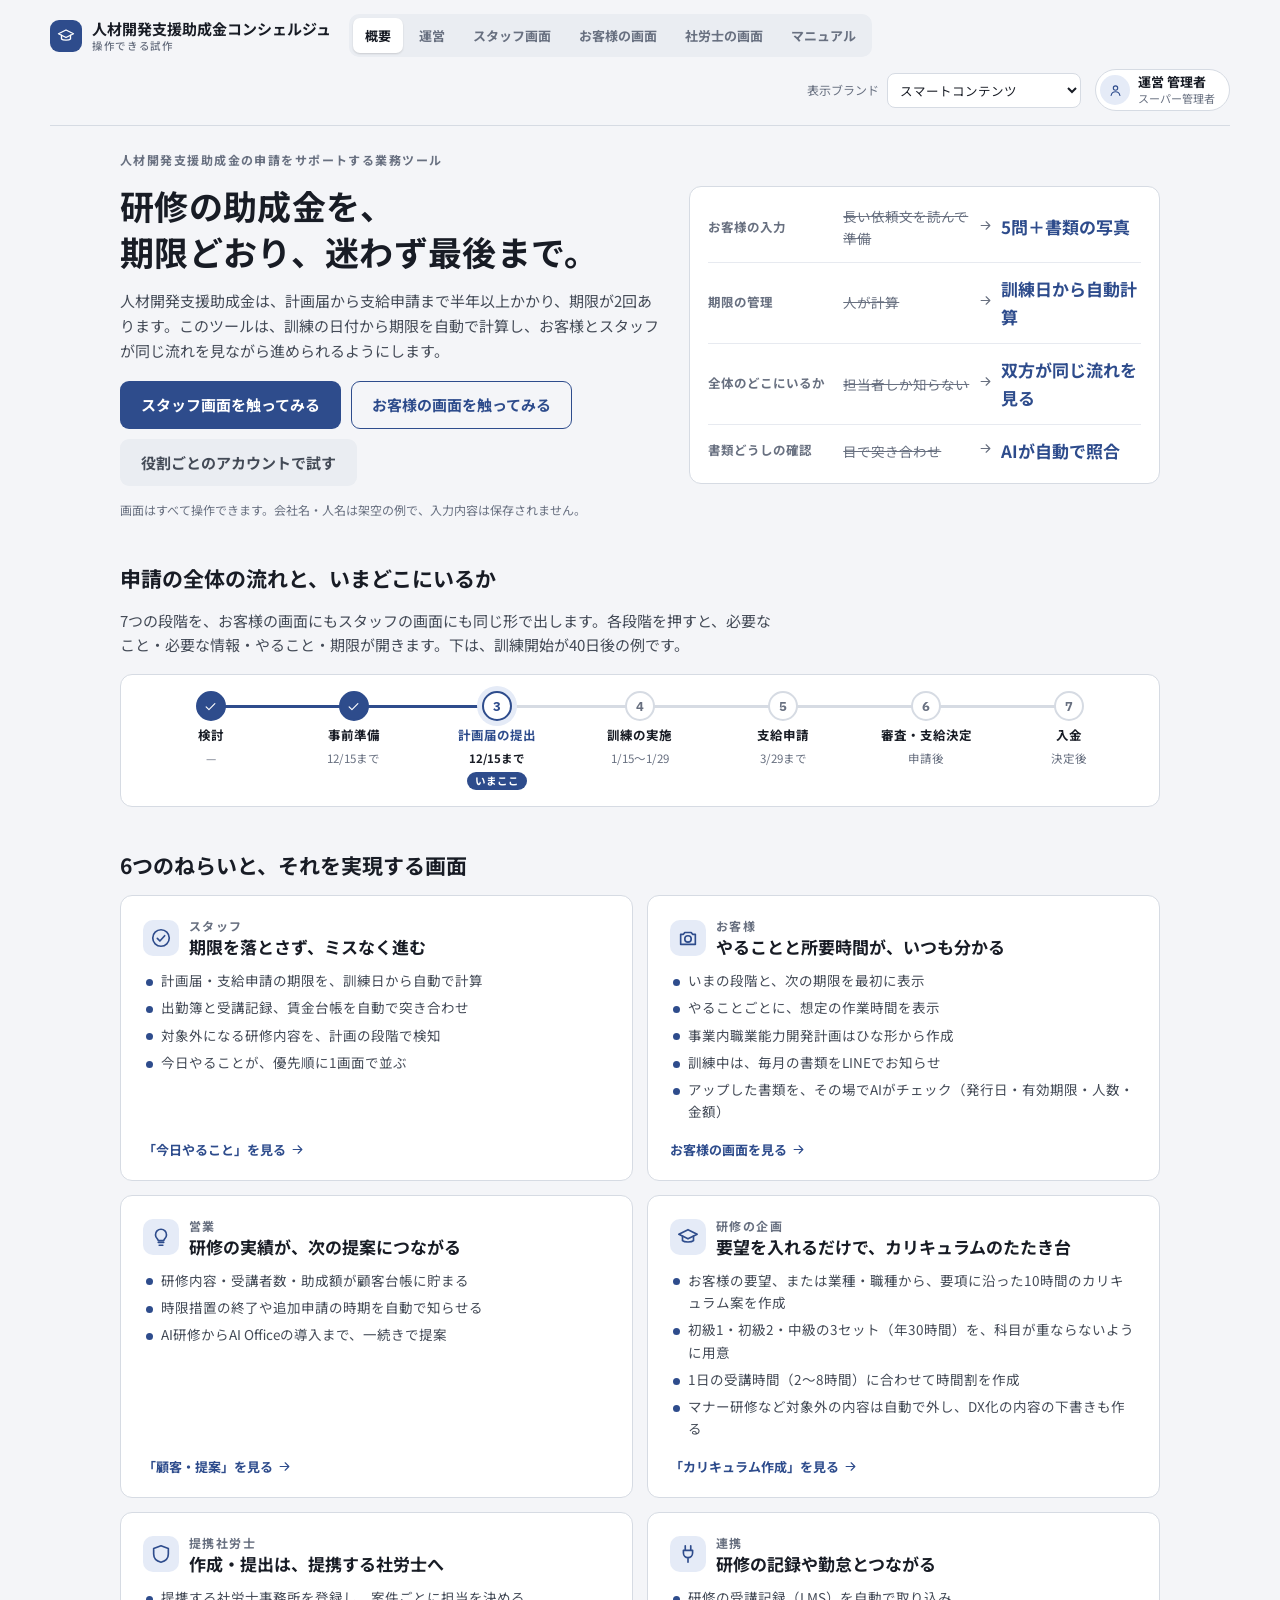
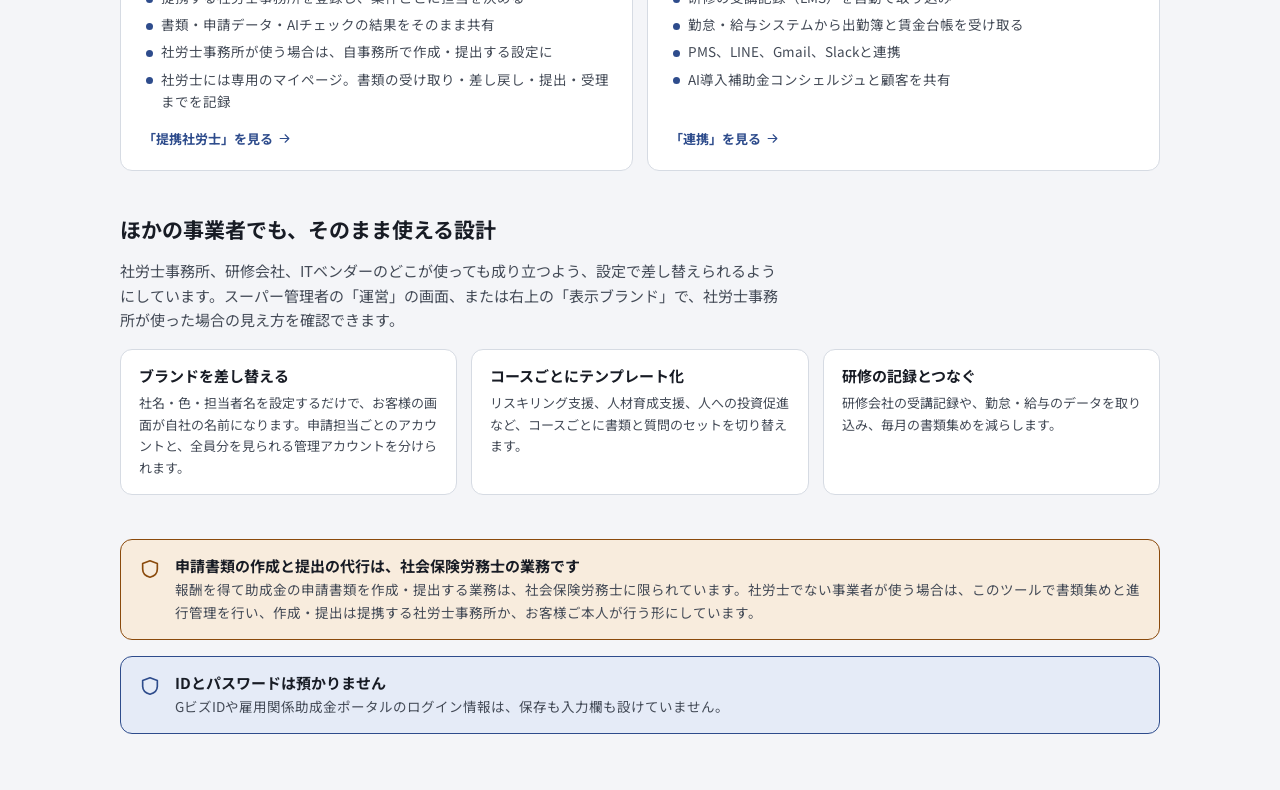
==== commit d144ed30: "Add role-based demo accounts, partner sharoushi portal, and AI document check Co-Authored-By: Claude" ====
--- a/index.html
+++ b/index.html
@@ -516,20 +516,243 @@
 @media (max-width:860px){ .mpg{grid-template-columns:minmax(0,1fr)} .mtoc{grid-template-columns:minmax(0,1fr)} }
 @media (max-width:640px){ .views{width:100%} .views button{flex:1;padding:7px 4px;font-size:12.5px} .mops li{grid-template-columns:minmax(0,1fr)} .mshot{height:210px} }
 @media (prefers-reduced-motion:reduce){ .spin{animation:none} .sw i{transition:none} }
+/* ---------- 年間プラン（研修メニューと連動） ---------- */
+.seg.s3 button{font-size:13px;padding:9px 4px}
+.seg.s3 button small{display:block;font-size:10.5px;font-weight:400;opacity:.85}
+.ypnote{display:flex;gap:8px;align-items:center;flex-wrap:wrap;font-size:12.5px;color:var(--body);background:var(--brand-pale);border-radius:8px;padding:8px 10px}
+.pick.auto{border-style:dashed;border-color:var(--brand);color:var(--brand)}
+.ypg{display:flex;flex-direction:column;gap:8px;padding:14px 18px;border-top:1px solid var(--line-2)}
+.ypg-h{display:flex;gap:8px;align-items:center;flex-wrap:wrap}
+.ypc{display:grid;grid-template-columns:repeat(3,minmax(0,1fr));gap:8px}
+.ypc .setb{height:100%}
+.ypc .setb:disabled{opacity:.45;cursor:not-allowed}
+.ypc .setb .h{display:flex;gap:4px;flex-wrap:wrap}
+.ypst{display:grid;grid-template-columns:repeat(4,minmax(0,1fr));gap:10px;padding:14px 18px}
+.ypst div{background:var(--sunk);border-radius:10px;padding:10px 12px;display:flex;flex-direction:column;gap:2px;min-width:0}
+.ypst span{font-size:12px;color:var(--muted)}
+.ypst b{font-size:16px;font-family:var(--num);color:var(--fg);line-height:1.35}
+.ypst small{font-size:11.5px;color:var(--muted)}
+.ypi{padding:14px 18px;border-top:1px solid var(--line-2);display:flex;flex-direction:column;gap:6px}
+.ypi-h{display:flex;gap:6px;align-items:center;flex-wrap:wrap}
+.ypi h3{font-size:15px}
+.ypi .goal{font-size:12.5px;color:var(--body)}
+.ypi ol{margin:2px 0 0;padding-left:20px;font-size:12.5px;color:var(--body);display:grid;grid-template-columns:repeat(2,minmax(0,1fr));gap:2px 18px}
+.ypi ol li.hit{color:var(--brand);font-weight:700}
+.ypi .when{font-size:12px;color:var(--muted)}
+.ypi .acts{display:flex;gap:8px;flex-wrap:wrap;align-items:center;margin-top:4px}
+.ypcov{padding:12px 18px;border-top:1px solid var(--line-2);font-size:13px;display:flex;flex-direction:column;gap:4px}
+.ypcov ul{margin:0;padding-left:18px}
+.ypwarn{margin:0 18px 14px;padding:10px 12px;border-radius:8px;background:var(--warn-pale);color:var(--warn);font-size:12.5px}
+.ypwarn ul{margin:4px 0 0;padding-left:18px}
+/* ---------- 申請書類 ---------- */
+.fhead{display:flex;gap:10px;align-items:center;justify-content:space-between;flex-wrap:wrap}
+.fhead .seg2{margin-left:0}
+.fstep{display:grid;grid-template-columns:repeat(4,minmax(0,1fr));gap:6px;padding:14px 18px;counter-reset:fs}
+.fstep li{list-style:none;display:flex;gap:8px;align-items:center;font-size:12.5px;color:var(--muted);font-weight:700;min-width:0}
+.fstep li::before{counter-increment:fs;content:counter(fs);flex:none;width:24px;height:24px;border-radius:50%;display:grid;place-items:center;background:var(--sunk);color:var(--muted);font-family:var(--num)}
+.fstep li.done{color:var(--ok)}
+.fstep li.done::before{content:'✓';background:var(--ok-pale);color:var(--ok)}
+.fstep li.now{color:var(--brand)}
+.fstep li.now::before{background:var(--brand);color:var(--on-brand)}
+.fsec{display:flex;justify-content:space-between;gap:10px;align-items:center;flex-wrap:wrap;padding:14px 18px 6px}
+.fsec h3{font-size:15px}
+.fd{display:grid;grid-template-columns:12em minmax(0,1fr) auto;gap:10px;align-items:center;padding:8px 18px;border-top:1px solid var(--line-2);font-size:13.5px}
+.fd .k{color:var(--muted);font-size:12.5px}
+.fd .v{word-break:break-word;min-width:0}
+.fd input,.fd select{max-width:340px}
+.fd .s{justify-self:end}
+.fdoc{display:grid;grid-template-columns:auto minmax(0,1fr) auto;gap:12px;align-items:center;padding:10px 18px;border-top:1px solid var(--line-2)}
+.fdoc .mk{font-size:15px;width:1.2em;text-align:center;color:var(--brand)}
+.fdoc .mk.opt{color:var(--muted)}
+.fdoc b{font-size:13.5px;display:block}
+.fdoc p{font-size:12px;color:var(--muted)}
+.fdoc .r{display:flex;gap:6px;align-items:center;flex-wrap:wrap;justify-content:flex-end}
+.fhand{display:flex;flex-direction:column;gap:10px;padding:16px 18px}
+.fhand .acts{display:flex;gap:8px;flex-wrap:wrap}
+.blank{color:var(--warn);font-weight:700}
+.modal-box.wide{width:min(880px,100%)}
+.f-lead{display:flex;gap:8px;align-items:center;flex-wrap:wrap;font-size:12.5px;color:var(--body)}
+.sheets{display:flex;flex-direction:column;gap:16px}
+.sheet{background:#fff;color:#16181d;border:1px solid #c9ccd3;border-radius:4px;padding:20px 22px;font-size:12.5px;line-height:1.65;display:flex;flex-direction:column;gap:10px;font-family:var(--jp)}
+.sheet h3{text-align:center;font-size:16px;letter-spacing:.08em;color:#16181d}
+.sheet h4{font-size:13px;color:#16181d;border-left:3px solid #16181d;padding-left:6px;margin-top:4px}
+.sheet p{color:#30343c}
+.sh-top{display:flex;justify-content:space-between;align-items:center;gap:8px;flex-wrap:wrap}
+.sh-top .fno{font-size:11.5px;color:#555b66}
+.sh-top .draft{border:1.5px solid #b3261e;color:#b3261e;font-weight:700;font-size:11px;padding:1px 8px;border-radius:4px;letter-spacing:.1em}
+.sh-to{display:flex;justify-content:space-between;gap:10px;flex-wrap:wrap;font-size:12.5px}
+.sheet table{width:100%;border-collapse:collapse;font-size:12px}
+.sheet th,.sheet td{border:1px solid #9aa0aa;padding:5px 8px;text-align:left;vertical-align:top;color:#16181d}
+.sheet th{background:#f1f2f4;font-weight:700}
+.sheet .kvt th{width:34%}
+.sheet .gt td.n,.sheet .gt th.n{text-align:right;font-family:var(--num);white-space:nowrap}
+.sheet .gt tfoot td{font-weight:700;background:#f7f7f8}
+.sheet .gt .x{background:#fde8e6;color:#b3261e;font-weight:700}
+.sheet .ck{margin:0;padding:0;list-style:none;display:flex;flex-direction:column;gap:4px}
+.sheet .ck li{display:grid;grid-template-columns:auto minmax(0,1fr);gap:8px}
+.sheet .ck li::before{content:'□';color:#16181d}
+.sheet .sign{display:flex;justify-content:flex-end;gap:16px;flex-wrap:wrap;font-size:12.5px;border-top:1px dashed #9aa0aa;padding-top:8px}
+.sheet .sign span{min-width:12em}
+.sh-foot{font-size:11px;color:#6a707b!important;border-top:1px solid #e3e5e9;padding-top:6px}
+.sheet .blank{color:#b3261e}
+@media (max-width:980px){ .ypc{grid-template-columns:repeat(2,minmax(0,1fr))} .ypst{grid-template-columns:repeat(2,minmax(0,1fr))} }
+@media (max-width:640px){
+  .ypc,.ypi ol{grid-template-columns:minmax(0,1fr)}
+  .fstep{grid-template-columns:repeat(2,minmax(0,1fr))}
+  .fd{grid-template-columns:minmax(0,1fr) auto} .fd .k{grid-column:1/-1}
+  .fd input,.fd select{max-width:none}
+  .fdoc{grid-template-columns:auto minmax(0,1fr)} .fdoc .r{grid-column:1/-1;justify-content:flex-start}
+  .sheet{padding:14px 12px}
+}
+@media print{
+  body.printing>*:not(#modal){display:none!important}
+  body.printing #modal{position:static;display:block;padding:0;background:none}
+  body.printing .modal-bg,body.printing .modal-box>.x,body.printing .m-acts,body.printing .f-lead{display:none!important}
+  body.printing .modal-box{box-shadow:none;max-height:none;overflow:visible;width:auto;padding:0;background:#fff}
+  body.printing .modal-box h2{display:none}
+  body.printing .sheet{border:0;padding:0;break-after:page}
+  body.printing .tscroll{overflow:visible}
+}
+/* accounts, ops, sr portal, AI check */
+input[type=password]{font:inherit;color:var(--fg);background:var(--surface);border:1px solid var(--line);border-radius:8px;padding:9px 11px;width:100%}
+.views[hidden],.tenant[hidden],.views:empty{display:none}
+.views{overflow-x:auto;max-width:100%}
+.views button{padding:7px 12px}
+.topr{margin-left:auto;display:flex;align-items:center;gap:10px 14px;flex-wrap:wrap}
+.topr .tenant{margin-left:0}
+.me{display:flex;align-items:center;gap:8px;border:1px solid var(--line);background:var(--surface);border-radius:999px;padding:4px 14px 4px 4px;text-align:left;line-height:1.3;max-width:260px}
+.me[aria-current=true]{border-color:var(--brand);box-shadow:inset 0 0 0 1px var(--brand)}
+.me .av{flex:none;width:30px;height:30px;border-radius:50%;background:var(--brand-pale);color:var(--brand);display:grid;place-items:center}
+.me b{display:block;font-size:13px;white-space:nowrap;overflow:hidden;text-overflow:ellipsis}
+.me small{display:block;font-size:11px;color:var(--muted);white-space:nowrap}
+.me>span:last-child{min-width:0}
+.mono{font-family:ui-monospace,'SFMono-Regular',Consolas,monospace;font-size:12.5px;background:var(--sunk);border-radius:5px;padding:1px 6px;white-space:nowrap}
+.asbar{max-width:1180px;margin:-10px auto 18px;display:flex;gap:10px 14px;align-items:center;justify-content:space-between;flex-wrap:wrap;background:var(--amber-pale);color:var(--amber);border:1px solid var(--amber);border-radius:12px;padding:10px 16px;font-size:13px;font-weight:700}
+.asbar>span{display:flex;gap:8px;align-items:flex-start}
+.asbar .ic{margin-top:3px}
+.lg{display:flex;flex-direction:column;gap:18px}
+.lgtop{display:grid;grid-template-columns:minmax(0,1fr) minmax(0,1fr);gap:18px;align-items:start}
+.lgtop>.lgf:only-child{max-width:520px}
+.mec{padding:18px;display:flex;flex-direction:column;gap:12px}
+.mec .h{display:flex;gap:12px;align-items:center}
+.mec .av{flex:none;width:44px;height:44px;border-radius:50%;background:var(--brand-pale);color:var(--brand);display:grid;place-items:center}
+.mec h2{font-size:17px;display:flex;gap:8px;align-items:center;flex-wrap:wrap}
+.lgf{padding:18px;display:flex;flex-direction:column;gap:12px}
+.lsec{display:flex;flex-direction:column;gap:8px}
+.lsec h3{display:flex;gap:10px;align-items:center;font-size:14px}
+.lsec h3 span:last-child{font-size:12px;color:var(--muted);font-weight:500}
+.lrow{display:grid;grid-template-columns:11.5em minmax(0,1.1fr) minmax(0,1.3fr) auto;gap:10px 14px;align-items:center;padding:10px 16px;border-top:1px solid var(--line-2);font-size:13px}
+.lrow:first-child{border-top:0}
+.lrow .who b{display:block;font-size:13.5px}
+.lrow .who .tiny{display:block}
+.lrow .sc{color:var(--body);font-size:12.5px}
+.lrow.off,tr.off{opacity:.55}
+.srcard{display:flex;flex-direction:column;gap:12px}
+.srcard .fstep{padding:4px 0}
+.srh{display:flex;justify-content:space-between;gap:10px;align-items:flex-start;flex-wrap:wrap}
+.srh h2{font-size:18px}
+.sract{display:flex;gap:8px;flex-wrap:wrap}
+.srchk{display:flex;flex-direction:column;gap:2px;border:1px solid var(--line);border-radius:10px;overflow:hidden}
+.srchk label{display:flex;gap:10px;align-items:flex-start;padding:9px 12px;border-top:1px solid var(--line-2);font-size:13.5px;cursor:pointer}
+.srchk label:first-child{border-top:0}
+.srchk input{margin-top:4px;width:17px;height:17px;flex:none;accent-color:var(--brand)}
+.srsub{display:flex;flex-direction:column;gap:10px}
+.srsub .fld{max-width:360px}
+.srv{display:flex;flex-direction:column;gap:10px}
+.thr{display:flex;flex-direction:column;gap:10px}
+.thr h3{font-size:14px}
+.bubs{display:flex;flex-direction:column;gap:8px;max-height:340px;overflow-y:auto}
+.bub{align-self:flex-start;max-width:88%;background:var(--sunk);border-radius:12px 12px 12px 4px;padding:8px 12px}
+.bub.me{align-self:flex-end;background:var(--brand-pale);border-radius:12px 12px 4px 12px}
+.bub p{font-size:13.5px;white-space:pre-wrap;word-break:break-word}
+.bub .tiny{font-size:11px}
+.thr-in{display:flex;gap:8px;align-items:flex-end}
+.thr-in textarea{flex:1;min-width:0}
+.cal{display:flex;flex-direction:column;gap:10px}
+.calh{display:flex;justify-content:space-between;align-items:center;gap:8px}
+.calh b{font-size:16px}
+.cw,.cg{display:grid;grid-template-columns:repeat(7,minmax(0,1fr));gap:4px}
+.cw span{text-align:center;font-size:12px;color:var(--muted);font-weight:700}
+.cd{min-height:78px;border:1px solid var(--line-2);border-radius:8px;padding:4px 5px;display:flex;flex-direction:column;gap:3px;min-width:0}
+.cd.o{border:0}
+.cd.t{border-color:var(--brand);box-shadow:inset 0 0 0 1px var(--brand)}
+.dn{font-size:12px;font-family:var(--num);color:var(--muted)}
+.cd.t .dn{color:var(--brand);font-weight:700}
+.ev{display:block;border-radius:4px;padding:1px 4px;font-size:10.5px;font-style:normal;font-weight:700;line-height:1.4;overflow:hidden;white-space:nowrap;text-overflow:ellipsis;background:var(--sunk);color:var(--body)}
+.ev.warn{background:var(--warn-pale);color:var(--warn)}
+.ev.info{background:var(--info-pale);color:var(--info)}
+.ev.brand{background:var(--brand-pale);color:var(--brand)}
+.cleg{display:flex;gap:14px;flex-wrap:wrap;font-size:12px;color:var(--muted)}
+.cleg span{display:flex;gap:6px;align-items:center}
+.cleg .ev{width:12px;height:12px;padding:0}
+.dkp{padding-bottom:6px}
+.dkr{border-top:1px solid var(--line-2)}
+.dkr-h{display:grid;grid-template-columns:30px minmax(0,1fr) auto auto;gap:10px 12px;align-items:center;padding:10px 18px}
+.dkr-h .r{display:flex;gap:6px;flex-wrap:wrap;justify-content:flex-end}
+.dkic{width:30px;height:30px;border-radius:8px;display:grid;place-items:center;background:var(--sunk);color:var(--muted)}
+.dkic.ok{background:var(--ok-pale);color:var(--ok)}
+.dkic.warn{background:var(--warn-pale);color:var(--warn)}
+.dkic.amber{background:var(--amber-pale);color:var(--amber)}
+.dkic.info{background:var(--info-pale);color:var(--info)}
+.dkn b{display:block;font-size:13.5px;line-height:1.4}
+.dkd{display:grid;grid-template-columns:minmax(0,.85fr) minmax(0,1.15fr);gap:14px;padding:4px 18px 16px}
+.dkex{background:var(--sunk);border-radius:10px;padding:10px 12px;display:flex;flex-direction:column;gap:2px}
+.dkres{display:flex;flex-direction:column;gap:10px}
+.dkres .acts{display:flex;gap:6px;flex-wrap:wrap}
+.lbl{font-size:12px;font-weight:700;color:var(--muted);letter-spacing:.04em}
+.dkin{padding:3px 6px!important;font-size:12.5px!important;width:auto!important;max-width:150px;text-align:right}
+.dki{display:flex;flex-direction:column;gap:6px}
+.dkit{display:grid;grid-template-columns:auto minmax(0,1fr);gap:8px;align-items:start;font-size:12.5px;padding:7px 10px;border-radius:9px;background:var(--surface);border:1px solid var(--line-2)}
+.dkit.bad{background:var(--warn-pale);border-color:transparent}
+.dkit.warn{background:var(--amber-pale);border-color:transparent}
+.dkit b{display:block;font-size:13px}
+.dkit p{color:var(--body)}
+.dkh{border-left:3px solid var(--ok);background:var(--ok-pale);border-radius:0 9px 9px 0;padding:7px 12px;font-size:12.5px}
+.dkh.req{border-color:var(--warn);background:var(--warn-pale)}
+.dkh b{display:block;font-size:13px}
+.doc.bad{border-color:var(--warn);background:color-mix(in srgb,var(--warn-pale) 45%,var(--surface))}
+.cmenu{display:grid;grid-template-columns:repeat(2,minmax(0,1fr));gap:8px}
+.cmenu button{display:flex;flex-direction:column;align-items:flex-start;gap:3px;border:1px solid var(--line);background:var(--surface);border-radius:14px;padding:12px;text-align:left;color:var(--brand)}
+.cmenu button:hover{border-color:var(--brand)}
+.cmenu b{font-size:14px;color:var(--fg);line-height:1.35}
+.cmenu span{font-size:12px;color:var(--muted)}
+.news{display:flex;flex-direction:column;border:1px solid var(--line);border-radius:14px;overflow:hidden}
+.nw{display:grid;grid-template-columns:auto minmax(0,1fr);gap:10px;align-items:start;padding:10px 12px;border-top:1px solid var(--line-2)}
+.nw:first-child{border-top:0}
+.nw b{display:block;font-size:13.5px;line-height:1.4}
+.nw p{font-size:12.5px;color:var(--body)}
+.seg.col{flex-direction:column}
+.seg.col button{border-right:0;border-top:1px solid var(--line);padding:13px 12px}
+.seg.col button:first-child{border-top:0}
+.tl .dot.r{background:var(--ok)}
+@media (max-width:860px){ .lgtop,.dkd{grid-template-columns:minmax(0,1fr)} }
+@media (max-width:640px){
+  .views button{flex:1 0 auto}
+  .topr{margin-left:0;width:100%;justify-content:space-between}
+  .me{max-width:100%}
+  .lrow{grid-template-columns:minmax(0,1fr) auto;padding:10px 12px}
+  .lrow>span:first-child{grid-column:1/-1}
+  .lrow .sc{grid-column:1/-1;order:3}
+  .dkr-h{grid-template-columns:30px minmax(0,1fr);padding:10px 12px}
+  .dkr-h>.chip{grid-column:2;justify-self:start}
+  .dkr-h .r{grid-column:1/-1;justify-content:flex-start}
+  .dkd{padding:4px 12px 14px}
+  .cd{min-height:46px;padding:3px}
+  .cd .ev{font-size:0;height:6px;padding:0;border-radius:3px}
+  .cd .ev span{display:none}
+  .thr-in{flex-direction:column;align-items:stretch}
+  .asbar{margin-top:-6px}
+}
 </style>
 </head>
 <body>
 
 <header class="top">
   <div class="logo"><span class="logo-mark" id="logoMark"></span><span>人材開発支援助成金コンシェルジュ<small>操作できる試作</small></span></div>
-  <nav class="views" id="views" aria-label="画面の切り替え">
-    <button data-act="view" data-v="overview">概要</button>
-    <button data-act="view" data-v="staff">スタッフ画面</button>
-    <button data-act="view" data-v="client">お客様の画面</button>
-    <button data-act="view" data-v="manual">マニュアル</button>
-  </nav>
-  <div class="tenant"><label for="tenantSel">表示ブランド</label>
+  <nav class="views" id="views" aria-label="画面の切り替え"></nav>
+  <div class="topr"><div class="tenant" id="tenantBox"><label for="tenantSel">表示ブランド</label>
     <select id="tenantSel"><option value="smacon">スマートコンテンツ</option><option value="other">他社（社労士事務所）の例</option></select></div>
+   <button class="me" id="meBtn" data-act="view" data-v="login" title="アカウントとログイン"></button></div>
 </header>
 <main id="app"></main>
 <div class="modal" id="modal" hidden></div>
@@ -907,12 +1130,49 @@
 const catFuncs=(ii,ji,tid)=>tid&&tid!=='ai'?TRACK_FUNC[tid]:(JOB_FUNC[CAT_IND[ii].jobs[ji].n]||[]);
 /* 要望の文章から業務内容のタグを読み取る */
 const catNeeds=text=>CAT_TASKS.filter(t=>t.kw.test(text||'')).map(t=>t.id);
+
+/* ===== 研修プラン（LPの「研修プラン作成ツール」と、試作の「カリキュラム作成 › 年間プラン」で共通） ===== */
+const CAT_COMMON=CAT_IND.findIndex(i=>i.id==='common');
+/* テーマごとに、どの業務内容のご要望に応えるか */
+const PLAN_KEY={ai:['doc','data','check','media','meet','report','auto','know'],sec:['sec'],mkt:['pr','crm','voc']};
+/* ご要望の文章に出てきたら、助成の対象外として外す内容 */
+const PLAN_NG=[[/マナー|接遇|あいさつ|挨拶/,'接遇・ビジネスマナー','表1②'],[/管理職|リーダーシップ|幹部/,'管理職・リーダーシップ研修','表1⑧'],[/意識改革|モチベーション|やる気|マインド/,'意識改革・モチベーション研修','表1⑦'],[/英会話|語学|話し方/,'日常会話程度の語学・話し方','表1③'],[/操作説明|操作方法|使い方を覚|自社製品/,'自社で使う機器・ソフトの操作説明、自社製品の説明','表1④・P13'],[/資格試験|検定|受験対策/,'資格試験だけのもの','表1⑨'],[/法定|特別教育|義務づけ|義務付け/,'法令で義務づけられた講習','表1⑥']];
+/* 業種 ii と職種 job（"業種の番号:職種の番号"）で選べる研修。key は "テーマ:セット" */
+function catCands(ii,job){const [a,b]=job.split(':').map(Number);
+ return catTracksFor(ii).flatMap(t=>[0,1,2].map(si=>({key:t.id+':'+si,tid:t.id,si,s:t.id==='ai'?catSet(a,b,si,[],'ai'):catSet(ii,0,si,[],t.id)})));}
+/* ご要望の業務内容 nd と、生成AIの利用状況 exp（0 はじめて／1 一部／2 日常的）から、おすすめの3回分を選ぶ */
+function catRecommend(cs,nd,exp){const tr=[...new Set(cs.map(c=>c.tid))];
+ const rel=t=>nd.filter(k=>PLAN_KEY[t].includes(k)).length;
+ let order=tr.filter(t=>rel(t)>0).sort((x,y)=>rel(y)-rel(x));if(!order.length)order=['ai'];
+ const slots=order.length===1?[3]:order.length===2?[2,1]:[1,1,1],out=[];
+ order.slice(0,3).forEach((t,i)=>{const st=t==='ai'&&exp===2?1:0;for(let k=0;k<slots[i]&&st+k<3;k++)out.push(t+':'+(st+k));});
+ if(out.length<3&&!out.some(k=>k.indexOf('sec:')===0))out.push('sec:0');
+ return out.slice(0,3);}
+/* 選んだ研修を、受ける順（初級→中級、同じ段階は件数の多いテーマから）に並べる */
+function catOrder(sel){const TI=id=>CAT_TRACKS.findIndex(t=>t.id===id),cnt=id=>sel.filter(c=>c.tid===id).length;
+ return sel.slice().sort((x,y)=>x.si-y.si||cnt(y.tid)-cnt(x.tid)||TI(x.tid)-TI(y.tid));}
+/* プランを URL の # のあとに入れて、LP と試作のあいだで受け渡す（# のあとはサーバーに送られない）。
+   中身：ind 業種ID、job "業種ID:職種の番号"、picks、n 人数、h 1日の時間、fee、exp、need ご要望、name 会社名、tasks */
+const PLAN_URL={app:'https://t-suzuki2021.github.io/josei-concierge-demo/',lp:'https://t-suzuki2021.github.io/josei-concierge-demo/lp.html'};
+const planEncode=p=>'#plan='+encodeURIComponent(JSON.stringify(p));
+function planDecode(h){const m=/[#&]plan=([^&]*)/.exec(h||'');if(!m)return null;
+ try{const p=JSON.parse(decodeURIComponent(m[1]));return p&&typeof p==='object'&&!Array.isArray(p)?p:null;}catch(e){return null;}}
+/* 受け取ったプランを、番号に直して確かめる。おかしな値は捨てる */
+function planNorm(p){const ii=CAT_IND.findIndex(x=>x.id===p.ind);if(ii<0)return null;
+ const q=String(p.job||'').split(':'),ja=CAT_IND.findIndex(x=>x.id===q[0]),jb=parseInt(q[1],10);
+ const job=ja>-1&&(ja===ii||ja===CAT_COMMON)&&CAT_IND[ja].jobs[jb]?ja+':'+jb:(ii!==CAT_COMMON?ii:CAT_COMMON)+':0';
+ const keys=catCands(ii,job).map(c=>c.key),num=(v,lo,hi,d)=>{v=Math.floor(+v);return isFinite(v)&&v>=lo&&v<=hi?v:d;};
+ return {ii,job,picks:(Array.isArray(p.picks)?p.picks:[]).filter(k=>keys.indexOf(k)>-1).slice(0,3),
+  n:num(p.n,1,999,5),h:num(p.h,2,8,5),fee:num(p.fee,0,99999999,0),exp:num(p.exp,0,2,0),
+  need:String(p.need||'').slice(0,800),name:String(p.name||'').slice(0,80),tasks:(Array.isArray(p.tasks)?p.tasks:[]).filter(t=>catTask(t))};}
+/* 番号のプランを、URL に入れる形に直す */
+const planOut=(ii,job,o)=>{const q=job.split(':').map(Number);return Object.assign({ind:CAT_IND[ii].id,job:CAT_IND[q[0]].id+':'+q[1]},o);};
 /*CATALOG:END*/
 const IND_RE=[[/建設|工事|工務/,'con'],[/歯科|医療|クリニック|病院/,'med'],[/介護|福祉/,'care'],[/製造|印刷|工業/,'mfg'],[/運送|運輸|物流|倉庫/,'log'],[/不動産/,'re'],[/飲食|カフェ|宿泊|旅館|ホテル/,'food'],[/小売|卸売|商店/,'ret'],[/情報|ソフトウェア/,'it'],[/会計|税理士|社労士|社会保険労務士|法律/,'pro'],[/保険|金融/,'fin'],[/教育|学習|スクール/,'edu']];
 const indIdx=c=>{const r=IND_RE.find(x=>x[0].test(c.ind));const id=r?r[1]:'common';return CAT_IND.findIndex(x=>x.id===id);};
 const PER_DAY=[2,3,4,5,6,7,8];
 const PAST={c1:[{id:'h1',t:'生成AI入門（基本操作とリスク）',h:6,when:'2025年10月'},{id:'h2',t:'プロンプト作成の基礎',h:4,when:'2026年3月'}]};
-S.cur={cid:'c1',job:'施工管理・積算・事務',text:'見積書と施工報告書の作成に時間がかかっている。現場の写真やメモから報告書を作れるようにしたい。ついでにビジネスマナーの研修も入れてほしい。',tags:{estimate:true,report:true},hours:10,mode:'通学制（講師が来社）',past:{h1:true,h2:true},extra:[],out:{},res:null,gen:false,imported:false,src:'wish',ii:0,ji:0,si:0,perDay:5};
+S.cur={tcid:'c1',fromPlan:null,yp:null,cid:'c1',job:'施工管理・積算・事務',text:'見積書と施工報告書の作成に時間がかかっている。現場の写真やメモから報告書を作れるようにしたい。ついでにビジネスマナーの研修も入れてほしい。',tags:{estimate:true,report:true},hours:10,mode:'通学制（講師が来社）',past:{h1:true,h2:true},extra:[],out:{},res:null,gen:false,imported:false,src:'wish',ii:0,ji:0,si:0,perDay:5};
 const CO={name:'株式会社みどり設備',kana:'ミドリセツビ',num:'0000000000001',zip:'〒335-0021',addr:'埼玉県戸田市新曽0-0-0',rep:'緑川 太郎',repKana:'ミドリカワ タロウ',tel:'048-000-0000',mobile:'090-0000-0000',mail:'t.midorikawa@midori-setsubi.example'};
 let seq=0;
 function mk(co,ind,rep,emp,stage,startIn,len,o){seq++;return Object.assign({id:'c'+seq,no:seq,co,ind,rep,emp,stage,startIn,len,course:'reskill',train:'AI活用研修（AI Office）',hours:12,people:5,fee:200000,wait:'us',miss:[],upd:'',docsN:0,docsT:6},o||{});}
@@ -924,13 +1184,14 @@
  mk('株式会社さくら介護サービス','訪問介護事業','桜井 由美',[9,1,12],4,-75,28,{course:'ikusei',train:'喀痰吸引等研修',people:4,hours:50,fee:120000,wait:'client',miss:['受講料の振込記録'],upd:'今日',docsN:5}),
  mk('株式会社あおぞら不動産','不動産仲介業','青木 大地',[7,0,2],5,-120,30,{people:3,wait:'none',upd:'4日前',docsN:6,mail:true}),
  mk('有限会社たちばな印刷','印刷業','橘 美咲',[8,1,2],6,-200,30,{people:6,wait:'none',upd:'先週',docsN:6}),
- mk('株式会社かえで工務店','木造建築工事業','楓 誠',[5,0,1],3,-10,20,{course:'toushi',train:'定額制オンライン研修',people:5,hours:30,fee:60000,wait:'us',upd:'3日前',docsN:4})];
+ mk('株式会社かえで工務店','木造建築工事業','楓 誠',[5,0,1],3,-10,20,{course:'toushi',train:'定額制オンライン研修',people:5,hours:30,fee:60000,wait:'us',upd:'3日前',docsN:4}),
+ mk('株式会社はるかぜ食品','食料品製造業（菓子）','春野 陽子',[10,2,6],2,52,21,{people:4,hours:12,wait:'sr',upd:'昨日',docsN:6})];
 const MIDORI=CASES[0];
-CASES.forEach((c,i)=>{c.sr=[0,2,3].indexOf(i)>-1?'p1':'p2';});
+CASES.forEach((c,i)=>{c.sr=[0,2,3,8].indexOf(i)>-1?'p1':'p2';});
 const byId=id=>CASES.find(c=>c.id===id);
 /* 申請担当とアカウント。s1 は設定の「担当者名」と同じ人。S.acct が 'admin' のときは管理アカウントで、全担当の案件が見える */
 const STAFFS=[{id:'s1'},{id:'s2',n:'佐藤'},{id:'s3',n:'中村'}];
-['s1','s1','s1','s2','s2','s3','s3','s1'].forEach((o,i)=>{CASES[i].owner=o;});
+['s1','s1','s1','s2','s2','s3','s3','s1','s2'].forEach((o,i)=>{CASES[i].owner=o;});
 const isAdmin=()=>S.acct==='admin';
 const staffNm=id=>{const x=STAFFS.find(v=>v.id===id);return x?(x.n||S.t.staff.replace(/（.*?）/,'')):'未定';};
 const ownerNm=c=>staffNm(c.owner);
@@ -944,13 +1205,13 @@
  const keihi=Math.min(c.fee*co.rateN,cap),chin=co.wageN*c.hours;return{keihi,chin,per:keihi+chin,all:(keihi+chin)*c.people,cap};}
 function nextDue(c){const s=STG(c)[c.stage];if(c.stage===0&&diff(s.dueD)<=0)return{label:'計画届の提出期限',d:dates(c).pt};return s.dueD?{label:['計画届の提出開始','計画届の提出期限','計画届の提出期限','訓練の終了日','支給申請の期限'][c.stage],d:s.dueD}:null;}
 function TODAY(){const c3=dates(byId('c3')),c5=dates(byId('c5'));return [
- {id:'a1',type:'deadline',cid:'c3',title:`計画届の提出期限まで、あと${diff(c3.pt)}日`,desc:`訓練開始日は ${fmt(c3.st)}。計画届は ${fmt(c3.pt)} までに労働局に届く必要があります。書類はあと1点（研修機関との契約書）です。`,btn:'案件を開く',tab:'docs'},
+ {id:'a1',type:'deadline',cid:'c3',title:`計画届の提出期限まで、あと${diff(c3.pt)}日`,desc:`訓練開始日は ${fmt(c3.st)}。計画届は ${fmt(c3.pt)} までに労働局に届く必要があります。書類はあと1点（研修機関との契約書）です。`,btn:'申請書類を確認',tab:'forms'},
  {id:'a2',type:'ai',cid:'c4',title:'出勤簿と受講記録が合いません',desc:'受講記録では10月14日に3時間受講していますが、出勤簿に出勤の記録がありません。賃金助成の対象時間に影響します。',btn:'確認する',tab:'docs'},
  {id:'a3',type:'ai',cid:'c2',title:'研修案に、対象外になる内容があります',desc:'カリキュラムの「ビジネスマナー」1時間は、令和8年8月3日以降の計画では対象外です。除くと合計9時間になり、10時間に届きません。',btn:'研修案を作り直す',act:'cur'},
  {id:'a4',type:'deadline',cid:'c5',title:`支給申請の期限まで、あと${diff(c5.at)}日`,desc:'残りは受講料の振込記録だけです。届けば申請書を作れます。',btn:'催促文を見る',act:'nudge'},
  {id:'a5',type:'mail',cid:'c6',title:'労働局から問い合わせのメール',desc:'AIの要約：受講者1名の10月分の賃金台帳について、訓練時間の賃金の計算根拠を確認したい。',btn:'内容を見る',tab:'log'},
- {id:'a6',type:'money',cid:'c7',title:'入金を確認しました',desc:'研修後に賃金を5%以上上げていれば、差額の追加申請ができます。対象者の賃金を確認しましょう。',btn:'案件を開く',tab:'offer'}];}
-const TKIND={deadline:['clock','warn','期限が近い'],ai:['spark','info','確認してください'],mail:['mail','amber','労働局から連絡'],nudge:['bell','amber','催促のタイミング'],money:['yen','ok','入金']};
+ {id:'a6',type:'money',cid:'c7',title:'入金を確認しました',desc:'研修後に賃金を5%以上上げていれば、差額の追加申請ができます。対象者の賃金を確認しましょう。',btn:'案件を開く',tab:'offer'}].concat(dynTodo());}
+const TKIND={deadline:['clock','warn','期限が近い'],ai:['spark','info','確認してください'],mail:['mail','amber','労働局から連絡'],nudge:['bell','amber','催促のタイミング'],money:['yen','ok','入金'],sr:['shield','ok','社労士から'],cmsg:['chat','amber','お客様から']};
 const OPPS=[
  {id:'o1',cid:'c2',kind:'AI研修のご提案',why:'リスキリング支援コースは令和8年度末までの時限措置です。計画届は訓練開始日の1か月前までなので、2月末までに始める研修は早めの準備が必要です。',offer:'AI Officeの活用研修（12時間）。経費の75%と賃金1時間1,000円が助成の対象',msg:'リスキリング支援コースは今年度末で終了する予定のため、AIの活用研修をご検討中でしたら、今が使える最後のタイミングです。研修内容は、歯科医院の受付・予約・問診票の業務に合わせて組み立てます。'},
  {id:'o2',cid:'c7',kind:'追加申請',why:'入金済み。研修のあとに受講者の賃金を5%以上上げていれば、人材育成支援コースでは助成率の差額を追加で申請できます。',offer:'賃金要件の確認と、差額の追加申請のお手伝い',msg:'研修後に受講された方の賃金を上げられた場合、助成金の差額を追加で申請できる場合があります。対象になるか、賃金台帳で確認させてください。'},
@@ -988,6 +1249,7 @@
 function cStat(){const qs=S.questions.filter(q=>q.on);const qn=qs.filter(qDone).length;const got=cl.docs.filter(d=>d==='got'||d==='auto').length;const later=cl.docs.filter(d=>d==='later').length;
  return{qs,qt:qs.length,qn,got,later,dt:cl.docs.length};}
 function syncMidori(){const c=MIDORI,s=cStat();const m=[];
+ {const r=S.dk&&S.dk.c1&&S.dk.c1.touki;if(!r||r.st!=='got')m.push('履歴事項全部証明書');else if(r.res&&r.res.lv==='bad'&&r.res.sig===dkSig(c,'touki')||r.hum&&r.hum.lv==='req'&&r.hum.v===r.v)m.push('履歴事項全部証明書（取り直し）');}
  cl.docs.forEach((d,i)=>{if(d!=='got'&&d!=='auto')m.push(CDOCS[i].n.replace(/（.*?）/,''));});
  if(s.qn<s.qt)m.push('質問 あと'+(s.qt-s.qn)+'つ');if(!cl.wish.sent)m.push('研修のご要望');if(!cl.planOk)m.push('事業内職業能力開発計画の確認');
  c.miss=m;c.wait=m.length?'client':'us';c.docsN=s.got;c.docsT=s.dt;c.upd=(s.got>1||s.qn||cl.sent)?'たった今':'今日';
@@ -996,7 +1258,7 @@
  r.setProperty('--brand-l',b.l);r.setProperty('--brand-d',b.d);r.setProperty('--brand-pale-l',b.pl);r.setProperty('--brand-pale-d',b.pd);}
 
 /* ---------- shared bits ---------- */
-const waitChip=c=>c.wait==='client'?'<span class="chip amber">お客様待ち</span>':c.wait==='us'?'<span class="chip brand">自社の対応</span>':c.stage>=6?'<span class="chip mute">完了</span>':'<span class="chip info">労働局の審査中</span>';
+const waitChip=c=>c.wait==='sr'?'<span class="chip ok">社労士が対応中</span>':c.wait==='client'?'<span class="chip amber">お客様待ち</span>':c.wait==='us'?'<span class="chip brand">自社の対応</span>':c.stage>=6?'<span class="chip mute">完了</span>':'<span class="chip info">労働局の審査中</span>';
 const missShort=c=>c.miss.length>2?c.miss.slice(0,2).join('・')+' ほか'+(c.miss.length-2)+'件':c.miss.join('・');
 function dueChip(c){const n=nextDue(c);if(!n)return '';const k=diff(n.d);if(c.stage===0&&n.label==='計画届の提出開始')return `<span class="chip mute">提出開始 ${fmtS(n.d)}</span>`;
  return `<span class="chip ${k<=14&&c.stage!==3?'warn':k<=30?'amber':'mute'}">${n.label.replace('計画届の','計画届').replace('支給申請の','申請')} あと${k}日</span>`;}
@@ -1013,10 +1275,10 @@
  const cmp=[['お客様の入力','長い依頼文を読んで準備','5問＋書類の写真'],['期限の管理','人が計算','訓練日から自動計算'],['全体のどこにいるか','担当者しか知らない','双方が同じ流れを見る'],['書類どうしの確認','目で突き合わせ','AIが自動で照合']];
  const vals=[
   {i:'today',who:'スタッフ',h:'期限を落とさず、ミスなく進む',li:['計画届・支給申請の期限を、訓練日から自動で計算','出勤簿と受講記録、賃金台帳を自動で突き合わせ','対象外になる研修内容を、計画の段階で検知','今日やることが、優先順に1画面で並ぶ'],go:['staff','today','「今日やること」を見る']},
-  {i:'camera',who:'お客様',h:'やることと所要時間が、いつも分かる',li:['いまの段階と、次の期限を最初に表示','やることごとに、想定の作業時間を表示','事業内職業能力開発計画はひな形から作成','訓練中は、毎月の書類をLINEでお知らせ'],go:['client','','お客様の画面を見る']},
+  {i:'camera',who:'お客様',h:'やることと所要時間が、いつも分かる',li:['いまの段階と、次の期限を最初に表示','やることごとに、想定の作業時間を表示','事業内職業能力開発計画はひな形から作成','訓練中は、毎月の書類をLINEでお知らせ','アップした書類を、その場でAIがチェック（発行日・有効期限・人数・金額）'],go:['client','','お客様の画面を見る']},
   {i:'bulb',who:'営業',h:'研修の実績が、次の提案につながる',li:['研修内容・受講者数・助成額が顧客台帳に貯まる','時限措置の終了や追加申請の時期を自動で知らせる','AI研修からAI Officeの導入まで、一続きで提案'],go:['staff','crm','「顧客・提案」を見る']},
   {i:'grad',who:'研修の企画',h:'要望を入れるだけで、カリキュラムのたたき台',li:['お客様の要望、または業種・職種から、要項に沿った10時間のカリキュラム案を作成','初級1・初級2・中級の3セット（年30時間）を、科目が重ならないように用意','1日の受講時間（2〜8時間）に合わせて時間割を作成','マナー研修など対象外の内容は自動で外し、DX化の内容の下書きも作る'],go:['staff','cur','「カリキュラム作成」を見る']},
-  {i:'shield',who:'提携社労士',h:'作成・提出は、提携する社労士へ',li:['提携する社労士事務所を登録し、案件ごとに担当を決める','書類・申請データ・AIチェックの結果をそのまま共有','社労士事務所が使う場合は、自事務所で作成・提出する設定に'],go:['staff','partner','「提携社労士」を見る']},
+  {i:'shield',who:'提携社労士',h:'作成・提出は、提携する社労士へ',li:['提携する社労士事務所を登録し、案件ごとに担当を決める','書類・申請データ・AIチェックの結果をそのまま共有','社労士事務所が使う場合は、自事務所で作成・提出する設定に','社労士には専用のマイページ。書類の受け取り・差し戻し・提出・受理までを記録'],go:['staff','partner','「提携社労士」を見る']},
   {i:'link',who:'連携',h:'研修の記録や勤怠とつながる',li:['研修の受講記録（LMS）を自動で取り込み','勤怠・給与システムから出勤簿と賃金台帳を受け取る','PMS、LINE、Gmail、Slackと連携','AI導入補助金コンシェルジュと顧客を共有'],go:['staff','links','「連携」を見る']}];
  return `<div class="wrap ov">
  <section class="hero">
@@ -1024,7 +1286,7 @@
    <p class="eyebrow">人材開発支援助成金の申請をサポートする業務ツール</p>
    <h1><span>研修の助成金を、</span><span>期限どおり、</span><span>迷わず最後まで。</span></h1>
    <p class="lead">人材開発支援助成金は、計画届から支給申請まで半年以上かかり、期限が2回あります。このツールは、訓練の日付から期限を自動で計算し、お客様とスタッフが同じ流れを見ながら進められるようにします。</p>
-   <div class="hero-cta"><button class="btn p lg" data-act="go" data-v="staff" data-s="today">スタッフ画面を触ってみる</button><button class="btn o lg" data-act="view" data-v="client">お客様の画面を触ってみる</button></div>
+   <div class="hero-cta"><button class="btn p lg" data-act="go" data-v="staff" data-s="today">スタッフ画面を触ってみる</button><button class="btn o lg" data-act="view" data-v="client">お客様の画面を触ってみる</button><button class="btn g lg" data-act="view" data-v="login">役割ごとのアカウントで試す</button></div>
    <p class="tiny">画面はすべて操作できます。会社名・人名は架空の例で、入力内容は保存されません。</p>
   </div>
   <div class="card cmp" aria-label="今と導入後の比較">${cmp.map(r=>`<div class="cmp-r"><span class="cmp-k">${r[0]}</span><span class="cmp-b">${r[1]}</span><span class="muted">${ic('arrow','s')}</span><span class="cmp-a">${r[2]}</span></div>`).join('')}</div>
@@ -1040,7 +1302,7 @@
  </section>
  <section>
   <h2>ほかの事業者でも、そのまま使える設計</h2>
-  <p class="lead">社労士事務所、研修会社、ITベンダーのどこが使っても成り立つよう、設定で差し替えられるようにしています。右上の「表示ブランド」で、社労士事務所が使った場合の見え方を確認できます。</p>
+  <p class="lead">社労士事務所、研修会社、ITベンダーのどこが使っても成り立つよう、設定で差し替えられるようにしています。スーパー管理者の「運営」の画面、または右上の「表示ブランド」で、社労士事務所が使った場合の見え方を確認できます。</p>
   <div class="three">
    <div class="card"><h3>ブランドを差し替える</h3><p>社名・色・担当者名を設定するだけで、お客様の画面が自社の名前になります。申請担当ごとのアカウントと、全員分を見られる管理アカウントを分けられます。</p></div>
    <div class="card"><h3>コースごとにテンプレート化</h3><p>リスキリング支援、人材育成支援、人への投資促進など、コースごとに書類と質問のセットを切り替えます。</p></div>
@@ -1059,6 +1321,7 @@
  ['docs','書類とAIチェック','お客様から届いた書類と、書類どうしをAIで照合した結果を確認します。食い違いがあれば、直し方が出ます。'],
  ['calc','助成額の試算','受講者数・訓練時間・研修費用から、助成額の見込みを計算します。'],
  ['apply','申請データ','計画届と支給申請に使う情報をまとめています。担当の社労士事務所もここで変えられます。'],
+ ['forms','申請書類','計画届・支給申請に出す書類の一覧と、案件のデータから作った下書きです。足りない情報と提出前のチェックも出ます。'],
  ['log','やりとり','お客様・労働局とのやりとりと、自動で行った処理の記録です。'],
  ['offer','提案','このお客様に次に提案できる内容と、提案メモの作成です。']];
 function staff(){
@@ -1076,8 +1339,8 @@
 
 function acctBar(){const n=VIS().length;
  return `<div class="wrap"><div class="acct"><span class="av">${ic('user')}</span>
-  <div class="fld"><label for="acctSel">アカウント</label><select id="acctSel" data-acct="1"><optgroup label="申請担当（自分の担当のお客様だけ）">${STAFFS.map(x=>`<option value="${x.id}" ${S.acct===x.id?'selected':''}>${esc(staffNm(x.id))}（申請担当）</option>`).join('')}</optgroup><optgroup label="管理（全員分）"><option value="admin" ${isAdmin()?'selected':''}>管理者（全担当を表示）</option></optgroup></select></div>
-  <p>${isAdmin()?`<span class="chip brand">管理アカウント</span> 全担当のお客様 ${n}社を表示しています。担当の変更と、担当者の追加ができます。`:`<span class="chip mute">申請担当のアカウント</span> ${n?esc(staffNm(S.acct))+"さんが担当するお客様 "+n+"社だけを表示しています。":esc(staffNm(S.acct))+"さんが担当するお客様は、まだありません。"}`}<span class="tiny">試作のため、ここで切り替えます。実際の画面では、ログインしたアカウントで決まります。</span></p></div></div>`;}
+  ${role()==='staff'?'':`<div class="fld"><label for="acctSel">表示するアカウント</label><select id="acctSel" data-acct="1"><optgroup label="申請担当（自分の担当のお客様だけ）">${STAFFS.map(x=>`<option value="${x.id}" ${S.acct===x.id?'selected':''}>${esc(staffNm(x.id))}（申請担当）</option>`).join('')}</optgroup><optgroup label="管理（全員分）"><option value="admin" ${isAdmin()?'selected':''}>管理者（全担当を表示）</option></optgroup></select></div>`}
+  <p>${isAdmin()?`<span class="chip brand">管理アカウント</span> 全担当のお客様 ${n}社を表示しています。担当の変更と、担当者の追加ができます。`:`<span class="chip mute">申請担当のアカウント</span> ${n?esc(staffNm(S.acct))+"さんが担当するお客様 "+n+"社だけを表示しています。":esc(staffNm(S.acct))+"さんが担当するお客様は、まだありません。"}`}<span class="tiny">${role()==='staff'?'ログインしたアカウント（'+esc(me().id)+'）で決まります。ほかの担当者の案件は表示されません。':'ログイン中：'+esc(me()?me().n:'')+'（'+(me()?ROLES[me().role].n:'')+'）。担当者ごとの見え方に切り替えて確認できます。'}</span></p></div></div>`;}
 function teamV(){const near=c=>{const n=nextDue(c);return n&&c.stage>=1&&c.stage!==3&&diff(n.d)<=14;},todo=TODAY().filter(a=>!S.done[a.id]);
  return `<div class="ph"><div><h1>担当者</h1><p class="sub">申請担当ごとの担当件数と期限を確認し、お客様の担当を変更できます。この画面は、管理アカウントだけに表示されます。</p></div></div>
  <div class="pgrid">${STAFFS.map(x=>{const cs=CASES.filter(c=>c.owner===x.id),sum=cs.reduce((a,c)=>{const e=est(c);return a+(e?e.all:0);},0);
@@ -1123,10 +1386,10 @@
   <div class="sdet"><div><h4>この段階で必要なこと</h4><p>${s.need}</p></div><div><h4>必要な情報・書類</h4><ul class="dots">${s.info.map(x=>`<li>${x}</li>`).join('')}</ul></div><div><h4>やること</h4><ul class="dots">${s.todo.map(x=>`<li>${x}</li>`).join('')}</ul></div><div><h4>期限</h4><p class="due">${s.due}</p>${n&&c.stage>0&&c.stage!==3?`<p><span class="chip ${diff(n.d)<=14?'warn':'mute'}">あと${diff(n.d)}日</span></p>`:''}</div></div></div>`;}
 function caseDetail(c){
  const tabs=CTABS;
- const body=({flow:tabFlow,docs:tabDocs,calc:tabCalc,apply:tabApply,log:tabLog,offer:tabOffer})[S.tab](c);
+ const body=({flow:tabFlow,docs:tabDocs,calc:tabCalc,apply:tabApply,forms:tabForms,log:tabLog,offer:tabOffer})[S.tab](c);
  return `<button class="lnk back" data-act="closecase">${ic('back','s')}案件にもどる</button>
  <div class="ph"><div><h1>${esc(c.co)}</h1><p class="sub">${esc(c.ind)}・従業員${total(c)}名・${COURSE(c.course).short}・${esc(c.train)}（${c.hours}時間×${c.people}名）・申請担当：${esc(ownerNm(c))}　${waitChip(c)}</p></div>
-  <div class="r">${isAdmin()?`<label class="own">申請担当 ${ownSel(c)}</label>`:''}<button class="btn o sm" data-act="nudge" data-id="${c.id}">${ic('chat','s')}催促文をつくる</button>${c.stage<6?`<button class="btn p sm" data-act="advance" data-id="${c.id}">次の段階へ：${SNAME[c.stage+1]}</button>`:''}</div></div>
+  <div class="r">${isAdmin()?`<label class="own">申請担当 ${ownSel(c)}</label>`:''}<button class="btn o sm" data-act="fopen">${ic('doc','s')}申請書類を作る</button><button class="btn o sm" data-act="nudge" data-id="${c.id}">${ic('chat','s')}催促文をつくる</button>${c.stage<6?`<button class="btn p sm" data-act="advance" data-id="${c.id}">次の段階へ：${SNAME[c.stage+1]}</button>`:''}</div></div>
  ${stageCard(c)}
  ${S.block===c.id?`<div class="card blocked">まだ進められません。残っているもの：${esc(c.miss.join('・'))}</div>`:''}
  <div class="tabs" role="tablist">${tabs.map(t=>`<button role="tab" data-act="tab" data-t="${t[0]}" aria-selected="${S.tab===t[0]}">${t[1]}</button>`).join('')}</div>
@@ -1134,7 +1397,7 @@
 function tabFlow(c){
  const st=ok=>ok?'<span class="chip ok">済</span>':'<span class="chip warn">未</span>';
  const g=[['事前準備',[['職業能力開発推進者の選任',c.stage>=2||c===MIDORI&&cl.ans.q1,c===MIDORI&&cl.ans.q1?esc(cl.ans.q1):c.stage>=2?'選任済み':'未定'],['事業内職業能力開発計画の策定・周知',c.stage>=2||c===MIDORI&&cl.planOk,c.stage>=2||c===MIDORI&&cl.planOk?'ひな形から作成・周知済み':'未作成'],['就業規則・雇用契約書',c.stage>=2||c===MIDORI&&cl.docs[0]==='got'&&cl.docs[1]==='got',c.stage>=2?'受領':'—']]],
-  ['計画届',[['職業訓練実施計画届・対象労働者一覧・事前確認書',c.stage>=3,c.stage>=3?'提出済み':c.stage===2?'作成中':'これから'],['研修機関との契約書・申込書',c.stage>=3,c.stage===2?'未受領':c.stage>=3?'受領':'—']]],
+  ['計画届',[['職業訓練実施計画届・対象労働者一覧・事前確認書',c.stage>=3,c.stage>=3?'提出済み':S.forms&&S.forms[c.id]&&S.forms[c.id].sent.plan?(S.filer==='self'?'提出済み':'社労士：'+srStLbl('plan',sw(c).plan.st)):S.forms&&S.forms[c.id]&&S.forms[c.id].made.p1?'下書きあり':c.stage===2?'作成中':'これから'],['研修機関との契約書・申込書',c.stage>=3,c.stage===2?'未受領':c.stage>=3?'受領':'—']]],
   ['訓練の実施',[['出勤簿・賃金台帳（毎月）',c.stage>=4||c.stage===3&&!c.miss.length,c.stage===3?(c.miss.length?'10月分が不足':'受領中'):c.stage>=4?'全期間受領':'—'],['受講記録',c.stage>=4,c.stage===3?'自動で取り込み中':c.stage>=4?'取り込み済み':'—'],['受講料の支払い',c.stage>=5||c.stage===4&&!c.miss.length,c.stage===4?(c.miss.length?'振込記録が未着':'確認済み'):c.stage>=5?'確認済み':'—']]],
   ['支給申請',[['支給申請書類一式',c.stage>=5,c.stage>=5?'提出済み':'—']]]];
  const tasks=c.stage<=1?[['事前準備のフォロー','進行中']]:c.stage===2?[['計画届の作成','進行中'],['提出期限の管理','進行中']]:c.stage===3?[['毎月の書類回収','進行中']]:c.stage===4?[['支給申請書の作成','進行中']]:[['労働局対応','完了'],['入金確認と次の提案','進行中']];
@@ -1142,7 +1405,7 @@
  return `<div class="cols"><div class="card grp">${g.map(x=>`<h3>${x[0]}</h3>${x[1].map(r=>`<div class="ci"><span>${r[0]}</span><span class="w">${r[2]}</span>${st(r[1])}</div>`).join('')}`).join('')}</div>
   <div style="display:flex;flex-direction:column;gap:14px;min-width:0">
    <div class="card pad sidecard"><h3>PMSのタスク（自動作成）</h3>${tasks.map(t=>`<div class="ci" style="padding:8px 0;grid-template-columns:minmax(0,1fr) auto"><span>${t[0]}</span><span class="chip ${t[1]==='完了'?'ok':'brand'}">${t[1]}</span></div>`).join('')}</div>
-   <div class="card pad sidecard"><h3>この案件について</h3><dl class="kv"><dt>コース</dt><dd>${COURSE(c.course).short}</dd><dt>研修</dt><dd>${esc(c.train)}</dd><dt>訓練期間</dt><dd class="num">${fmt(dates(c).st)}〜${fmt(dates(c).en)}</dd><dt>助成額の見込み</dt><dd class="num">${e?man(e.all):'—'}</dd><dt>最終更新</dt><dd>${c.upd}</dd></dl></div>
+   <div class="card pad sidecard"><h3>この案件について</h3><dl class="kv"><dt>コース</dt><dd>${COURSE(c.course).short}</dd><dt>研修</dt><dd>${esc(c.train)}</dd><dt>訓練期間</dt><dd class="num">${fmt(dates(c).st)}〜${fmt(dates(c).en)}</dd><dt>助成額の見込み</dt><dd class="num">${e?man(e.all):'—'}</dd>${c.plan?`<dt>年間プラン</dt><dd>${c.plan.n}回・${c.plan.hours}時間</dd>`:''}<dt>最終更新</dt><dd>${c.upd}</dd></dl></div>
   </div></div>`;}
 function tabDocs(c){
  const d=dates(c),bad=[];
@@ -1157,8 +1420,8 @@
  const docs=[['研修のカリキュラム（研修会社から自動登録）',[['研修名',esc(c.train)],['実訓練時間',c.hours+'時間'],['受講料',yen(c.fee)+'／1人'],['実施方法','通学制・同時双方向型の通信']]],
   ['就業規則',[['所定労働時間','8時間／日'],['資格等手当の規定','なし（賃金要件は賃上げで判定）']]],
   ['雇用契約書・労働条件通知書',[['対象者',c.people+'名（雇用保険被保険者）'],['雇用形態','正社員']]]];
- return `<div class="card"><div class="grp"><h3>AIによる自動チェック</h3></div>${chk.map(x=>`<div class="chk ${x.ok?'':'bad'}">${x.ok?'<span class="chip ok">'+ic('check','s')+'OK</span>':'<span class="chip warn">要対応</span>'}<div><b>${x.t}</b><p>${x.p}</p></div>${x.a?`<div class="acts">${x.a}</div>`:''}</div>`).join('')}</div>
- ${docs.map(dc=>`<div class="card dcard"><div class="thumb"><i></i><i></i><i></i><i></i><i></i></div><div><h3>${dc[0]}<span class="chip ok">受領</span></h3>${dc[1].map(r=>`<div class="ex"><span class="k">${r[0]}</span><span>${r[1]}</span><span class="chip info">AI</span></div>`).join('')}</div></div>`).join('')}`;}
+ return dkPanel(c,'s')+`<div class="card"><div class="grp"><h3>書類どうしの照合（AI）</h3></div>${chk.map(x=>`<div class="chk ${x.ok?'':'bad'}">${x.ok?'<span class="chip ok">'+ic('check','s')+'OK</span>':'<span class="chip warn">要対応</span>'}<div><b>${x.t}</b><p>${x.p}</p></div>${x.a?`<div class="acts">${x.a}</div>`:''}</div>`).join('')}</div>
+ ${docs.slice(0,1).map(dc=>`<div class="card dcard"><div class="thumb"><i></i><i></i><i></i><i></i><i></i></div><div><h3>${dc[0]}<span class="chip ok">受領</span></h3>${dc[1].map(r=>`<div class="ex"><span class="k">${r[0]}</span><span>${r[1]}</span><span class="chip info">AI</span></div>`).join('')}</div></div>`).join('')}`;}
 function tabCalc(c){const k=S.calc;
  const co=COURSE(k.course),ok=co&&co.capN;
  const r=ok?est({course:k.course,hours:+k.h||0,people:+k.n||0,fee:+k.fee||0}):null;
@@ -1174,6 +1437,7 @@
 function tabApply(c){const d=dates(c);
  const f=[['事業主名',c.co],['業種',c.ind],['雇用保険被保険者数',String(total(c))+'名'],['コース・訓練',COURSE(c.course).short+'（'+c.train+'）'],['訓練の実施期間',fmt(d.st)+' 〜 '+fmt(d.en)],['実訓練時間',c.hours+'時間'],['対象労働者数',c.people+'名'],['受講料（1人）',yen(c.fee)],['職業能力開発推進者','総務部長 ○○ ○○']];
  return `<div class="card note am">${ic('shield','l')}<div><h3>申請書の作成・提出は、${esc(srName(c))}が行います</h3><p>下の項目は、書類作成に使うデータです。雇用関係助成金ポータル（電子申請）に入力する順に並べています。</p>${S.filer==='self'?'':`<p style="margin-top:8px;display:flex;gap:8px;align-items:center;flex-wrap:wrap"><label for="srSel" class="tiny">担当の社労士事務所</label><select id="srSel" data-srsel="${c.id}" style="width:auto">${S.partners.map(p=>`<option value="${p.id}" ${srOf(c).id===p.id?'selected':''}>${esc(p.n)}</option>`).join('')}</select><button class="lnk" data-act="snav" data-s="partner">提携社労士の画面へ</button></p>`}</div></div>
+ <div class="card banner"><span>${ic('doc','s')} 計画届・支給申請の書類は、「申請書類」のタブで、このデータから下書きを作れます。</span><button class="btn p sm" data-act="fopen">申請書類を作る</button></div>
  <div class="card">${f.map(r=>`<div class="ap"><span class="k">${r[0]}</span><span class="v">${esc(r[1])}</span><button class="btn g sm" data-act="copy" data-text="${esc(r[1])}">${ic('copy','s')}コピー</button></div>`).join('')}</div>
  <div style="display:flex;gap:8px;flex-wrap:wrap"><button class="btn o sm" data-act="msg" data-m="CSVを書き出しました（試作のためファイルは作られません）">CSVで書き出す</button><button class="btn o sm" data-act="msg" data-m="${esc(srName(c))}に共有しました（試作）">社労士に共有する</button></div>`;}
 function tabLog(c){
@@ -1186,8 +1450,9 @@
  if(c.mail)L.push(['m','労働局からメールを受信']);
  if(c.stage>=6)L.push(['a','入金を確認']);
  const n=L.length;
- return `<div class="card"><ul class="tl">${L.map((l,i)=>`<li><span class="t">${i===n-1?c.upd:(n-1-i)*4+'日前'}</span><span><i class="dot ${l[0]==='a'||l[0]==='m'?'a':l[0]==='c'?'c':''}"></i></span><div>${l[1]} <span class="chip ${l[0]==='c'?'amber':l[0]==='s'?'brand':'info'}">${l[0]==='c'?'お客様':l[0]==='s'?'スタッフ':'自動'}</span>${l[0]==='m'?`<div class="sum"><b>AIの要約</b><br>受講者1名の10月分の賃金台帳について、訓練時間の賃金の計算根拠を確認したい。回答期限の記載あり。<br><span class="tiny">対応：今日やることに追加しました。</span></div>`:''}</div></li>`).join('')}</ul></div>
- <div class="card pad" style="display:flex;gap:8px;align-items:center;flex-wrap:wrap"><input type="text" id="memo" placeholder="メモを残す（例：来週月曜に電話で確認）" style="flex:1;min-width:200px"><button class="btn g sm" data-act="msg" data-m="メモを記録しました">記録する</button></div>`;}
+ return `<div class="card"><ul class="tl">${L.map((l,i)=>`<li><span class="t">${i===n-1?c.upd:(n-1-i)*4+'日前'}</span><span><i class="dot ${l[0]==='a'||l[0]==='m'?'a':l[0]==='c'?'c':''}"></i></span><div>${l[1]} <span class="chip ${l[0]==='c'?'amber':l[0]==='s'?'brand':'info'}">${l[0]==='c'?'お客様':l[0]==='s'?'スタッフ':'自動'}</span>${l[0]==='m'?`<div class="sum"><b>AIの要約</b><br>受講者1名の10月分の賃金台帳について、訓練時間の賃金の計算根拠を確認したい。回答期限の記載あり。<br><span class="tiny">対応：今日やることに追加しました。</span></div>`:''}</div></li>`).join('')}${flogHtml(c)}</ul></div>
+ <div class="card pad" style="display:flex;gap:8px;align-items:center;flex-wrap:wrap"><input type="text" id="memo" placeholder="メモを残す（例：来週月曜に電話で確認）" style="flex:1;min-width:200px"><button class="btn g sm" data-act="msg" data-m="メモを記録しました">記録する</button></div>
+ ${thr(cmL(c),'s','smT','smsg',c.id,'例）就業規則は、顧問の社労士の方からもらえますか','お客様とのメッセージ（マイページ）')}`;}
 function tabOffer(c){const os=OPPS.filter(o=>o.cid===c.id);
  return os.length?`<div class="opps">${os.map(oppCard).join('')}</div>`:`<div class="card empty"><p><b>今は、提案のタイミングではありません。</b></p><p>入金のあとや、時限措置の終了が近づいたときに、ここに出ます。</p></div>`;}
 const oppCard=o=>{const c=byId(o.cid);return `<article class="card opp"><p><span class="chip brand">${o.kind}</span></p><h3>${esc(c.co)}</h3><p>${o.why}</p><p class="of">${ic('bulb','s')} ${o.offer}</p><button class="btn o sm" data-act="offer" data-o="${o.id}">${ic('spark','s')}提案メモをつくる</button></article>`;};
@@ -1244,7 +1509,7 @@
   <div class="tpl">${tpl.map(t=>`<div class="${t[2]?'on':''}"><b>${t[0]}</b>${t[1]} ${t[2]?'<span class="chip brand">使用中</span>':''}</div>`).join('')}</div></div>
  <div class="card pad"><h2 style="font-size:16px">お客様に聞く質問</h2><p class="tiny" style="margin:4px 0 8px">書類や公開情報から分かることは、聞きません。オフにした質問は、お客様の画面から消えます。</p>
   ${S.questions.map((q,i)=>`<div class="qrow"><span>${esc(q.label)}${q.custom?' <span class="chip mute">追加した質問</span>':''}</span><button class="sw" role="switch" aria-checked="${q.on}" aria-label="${esc(q.label)}" data-act="tog" data-k="questions.${i}.on"><i></i></button></div>`).join('')}
-  <div style="display:flex;gap:8px;margin-top:12px;flex-wrap:wrap"><input type="text" id="newQ" placeholder="質問を追加（例：研修を受けたい時期）" style="flex:1;min-width:200px"><button class="btn g sm" data-act="addq">${ic('plus','s')}追加する</button></div></div>`;}
+  <div style="display:flex;gap:8px;margin-top:12px;flex-wrap:wrap"><input type="text" id="newQ" placeholder="質問を追加（例：研修を受けたい時期）" style="flex:1;min-width:200px"><button class="btn g sm" data-act="addq">${ic('plus','s')}追加する</button></div></div>${dkRules()}`;}
 
 /* ================= CURRICULUM BUILDER ================= */
 function curPast(){const k=S.cur;return (PAST[k.cid]||[]).filter(p=>k.past[p.id]).concat(k.extra.map(t=>({t,custom:1})));}
@@ -1298,12 +1563,12 @@
  {ok:true,info:ser,t:'受講回数（1人あたり年度3回まで）',p:'助成の対象は1人1年度3回までです（年度は支給申請日で数え、4月〜翌年3月）。eラーニングは年度1回までです。'+(ser?'このシリーズは3セットで3回分を使います。ほかの研修と合わせて3回を超えないようにしてください。':'')},
  {ok:H<7,info:H>=7,t:'1日'+H+'時間・所定労働時間内での実施',p:'所定労働時間の外や所定休日に行った時間は、賃金助成の対象外です。'+(H>=7?'1日'+H+'時間の場合は、お客様の所定労働時間に収まるか確認してください。':'1日'+H+'時間なら、通常の勤務時間内に収まります。')},
  {ok:!r.dropped.length&&!r.ovs.length,adj:r.dropped.length&&!r.ovs.length,warn:r.ovs.length,t:'これまでの研修との重なり',p:(r.dropped.length?r.dropped.map(x=>'「'+x.t+'」は「'+x.by+'」と重なるため外し、'+(x.to?'「'+x.to+'」に差し替えました。':'応用の内容を選びました。')).join(''):'')+(r.ovs.length?r.ovs.map(x=>'「'+x.t+'」は「'+x.by+'」と重なる可能性があります。内容を確認してください。').join(''):'')+(!r.dropped.length&&!r.ovs.length?'重なる科目はありません。':'')}];}
-function curV(){const k=S.cur,c=byId(k.cid),tags=curTags(),r=k.res,ser=k.src==='series';
+function curV(){if(S.cur.src==='plan')return ypV();const k=S.cur,c=byId(k.cid),tags=curTags(),r=k.res,ser=k.src==='series';
  const pastL=PAST[k.cid]||[],pastT=curPast().map(p=>p.t),ind=CAT_IND[k.ii],trks=catTracksFor(k.ii),trk=catTrack(k.tid),sets=[0,1,2].map(i=>catSet(k.ii,k.ji,i,pastT,k.tid));
  const banner=cl.wish.sent&&!k.imported?`<div class="card banner"><span>${ic('chat','s')} <b>${esc(CO.name)}から研修のご要望が届いています。</b>お客様の画面で選んだ内容を取り込めます。</span><button class="btn p sm" data-act="curimport">取り込む</button></div>`:'';
  const T=ser?10:+k.hours,H=+k.perDay||5;
  const input=`<div class="card cur-in">
-  <div class="seg"><button data-act="cursrc" data-v="wish" aria-pressed="${!ser}">要望から作る</button><button data-act="cursrc" data-v="series" aria-pressed="${ser}">業種・職種の3セットから</button></div>
+  ${curSeg()}
   <div class="fld"><label for="curC">お客様</label><select id="curC" data-curc="1">${VIS().map(x=>`<option value="${x.id}" ${x.id===k.cid?'selected':''}>${esc(x.co)}</option>`).join('')}</select><span class="tiny">${esc(c.ind)}・従業員${total(c)}名</span></div>
   ${ser?`<div class="fld"><label for="curInd">業種</label><select id="curInd" data-curind="1">${CAT_IND.map((x,i)=>`<option value="${i}" ${i===k.ii?'selected':''}>${esc(x.n)}</option>`).join('')}</select></div>
   <div class="fld"><label for="curTid">テーマ</label><select id="curTid" data-curtid="1">${trks.map(x=>`<option value="${x.id}" ${x.id===trk.id?'selected':''}>${esc(x.n)}</option>`).join('')}</select><span class="tiny">${trks.length<3?'宣伝マーケティング・顧客管理は、BtoCの業種で選べます。':'助成の対象は、テーマをまたいで1人あたり年度3回までです。'}</span></div>
@@ -1336,6 +1601,696 @@
  return `<div class="ph"><div><h1>研修カリキュラムの作成</h1><p class="sub">お客様の要望、または業種・職種の3セット（年30時間）から、令和8年8月3日以降の要項に沿った10時間のカリキュラム案をつくります。1日の受講時間も選べます。</p></div></div>${banner}
  <div class="cur">${input}<div style="display:flex;flex-direction:column;gap:14px;min-width:0">${out}</div></div>`;}
 
+/* ================= 年間プラン（研修メニューの「研修プラン作成ツール」と連動） =================
+   LP と同じ catalog.js の関数（catCands・catRecommend・catOrder・planEncode/planDecode）を使うので、
+   LP で作ったプランと、ここで組むプランは同じ結果になる。受け渡しは URL の # のあとだけ（サーバーに送らない） */
+const YP_EXP=['はじめての人が多い','一部の人が使っている','日常的に使っている'];
+const YP_CH={ai:'brand',sec:'info',mkt:'amber'};
+function curSeg(){const k=S.cur,s=k.src,fp=s==='series'&&k.fromPlan&&k.fromPlan.k===k.tid+':'+k.si;
+ return `<div class="seg s3"><button data-act="cursrc" data-v="wish" aria-pressed="${s==='wish'}">要望から作る</button><button data-act="cursrc" data-v="series" aria-pressed="${s==='series'}">業種・職種の3セット</button><button data-act="cursrc" data-v="plan" aria-pressed="${s==='plan'}">年間プラン<small>研修メニューと連動</small></button></div>`
+  +(fp?`<div class="ypnote">${ic('cal','s')}<span>年間プランの${k.fromPlan.no}回目を作っています。</span><button class="lnk" data-act="cursrc" data-v="plan">年間プランにもどる ${ic('arrow','s')}</button></div>`:'');}
+function ypS(){const k=S.cur,c=byId(k.cid);
+ if(!k.yp||k.yp.cid!==k.cid){const ii=Math.max(0,indIdx(c));
+  k.yp={cid:k.cid,ii,job:(ii!==CAT_COMMON?ii:CAT_COMMON)+':0',pick:[],manual:false,tasks:[],exp:0,n:c.people,fee:c.fee,need:k.tcid===k.cid?k.text:'',from:'case',made:{}};}
+ return k.yp;}
+function ypData(y){const c=byId(y.cid),cs=catCands(y.ii,y.job),tn=catNeeds(y.need),nd=[...new Set(tn.concat(y.tasks))],rec=catRecommend(cs,nd,+y.exp);
+ if(!y.manual)y.pick=rec.slice();y.pick=y.pick.filter(k=>cs.some(x=>x.key===k)).slice(0,3);
+ const sel=catOrder(y.pick.map(k=>cs.find(x=>x.key===k)).filter(Boolean));
+ const N=Math.max(1,Math.floor(+y.n)||1),H=+S.cur.perDay||5,fee=Math.max(0,+y.fee||0),dps=Math.ceil(10/H-0.001);
+ const hours=sel.length*10,wage=N*hours*1000,exp=Math.min(fee*.75,300000)*N*sel.length;
+ /* 開始の目安：1回目は案件の訓練開始日（もう始まっていれば2か月後）、2回目からは2か月ずつあと */
+ const d=dates(c),st0=c.stage<=2?d.st:addM(TODAY0,2),when=sel.map((x,i)=>{const st=addM(st0,i*2);return {st,pf:addM(st,-6),pt:addM(st,-1)};});
+ const cover=nd.map(t=>{const inSel=sel.map((x,i)=>x.s.tasks.includes(t)?(i+1)+'回目':'').filter(Boolean),other=cs.filter(x=>!sel.includes(x)&&x.s.tasks.includes(t));
+  return {n:catTask(t).n,txt:inSel.length?inSel.join('・')+'で扱います':other.length?'「'+catTrack(other[0].tid).short+' '+other[0].s.lv+'」で扱います（このプランには入っていません）':'掲載のメニューにはないため、個別にカリキュラムを調整します'};});
+ const pre=sel.filter(x=>x.si>0&&!sel.some(z=>z.tid===x.tid&&z.si===x.si-1)).map(x=>{const pv=catTrack(x.tid).sets[x.si-1].lv;return catTrack(x.tid).short+' '+x.s.lv+'は、同じテーマの'+pv+'の内容を前提にしています。まだ受けていない方がいる場合は、先に'+pv+'をおすすめします。';});
+ return {c,cs,tn,nd,rec,sel,N,H,fee,dps,hours,wage,exp,when,cover,pre,ng:PLAN_NG.filter(w=>w[0].test(y.need||''))};}
+function ypText(y,D){const q=y.job.split(':').map(Number);
+ return [D.c.co+' 様　研修プラン（案）','業種：'+(y.ii===CAT_COMMON?'その他の業種':CAT_IND[y.ii].n)+'／職種：'+CAT_IND[q[0]].jobs[q[1]].n+'／受講人数：'+D.N+'人','',
+  '研修：'+D.sel.length+'セット・'+D.hours+'時間（1日'+D.H+'時間×'+D.dps+'日×'+D.sel.length+'セット）','賃金助成の見込み：'+yen(D.wage)+(D.fee?'／経費助成の見込み：'+yen(D.exp):''),'',
+  ...D.sel.flatMap((x,i)=>['■'+(i+1)+'回目　'+catTrack(x.tid).n+'（'+x.s.lv+'・10時間）'+x.s.title,'　開始の目安：'+fmt(D.when[i].st)+'／計画届の提出期間：'+fmt(D.when[i].pf)+'〜'+fmt(D.when[i].pt),'　到達目標：'+x.s.goal,...x.s.rows.map(r=>'　・'+r.t+'（'+r.h+'時間）'),'']),
+  '※助成の対象は1人あたり年度3回までです。金額は中小企業の場合の目安で、対象になるかは労働局が判断します。'].join('\n');}
+function ypV(){const k=S.cur,y=ypS(),D=ypData(y),c=D.c,q=y.job.split(':').map(Number),job=CAT_IND[q[0]].jobs[q[1]],H=D.H;
+ const lpUrl=PLAN_URL.lp+planEncode(planOut(y.ii,y.job,{picks:D.sel.map(x=>x.key),n:D.N,h:H,fee:D.fee,exp:+y.exp,need:String(y.need||'').slice(0,800),name:c.co,tasks:y.tasks}));
+ const og=(ii,label)=>`<optgroup label="${esc(label)}">${CAT_IND[ii].jobs.map((j,ji)=>`<option value="${ii}:${ji}" ${y.job===ii+':'+ji?'selected':''}>${esc(j.n)}</option>`).join('')}</optgroup>`;
+ const banner=y.from==='lp'?`<div class="card banner"><span>${ic('link','s')} <b>研修メニューの「研修プラン作成ツール」から取り込みました。</b>${y.name?esc(y.name)+' 様のプランです。':''}${y.hit?esc(c.co)+'の案件につなげています。':y.name?'同じ名前のお客様が案件にないため、いま選んでいる'+esc(c.co)+'で表示しています。左の「お客様」で選び直せます。':'左の「お客様」で、どの案件のプランかを選んでください。'}</span></div>`:'';
+ const input=`<div class="card cur-in">${curSeg()}
+  <div class="fld"><label for="curC">お客様</label><select id="curC" data-curc="1">${VIS().map(x=>`<option value="${x.id}" ${x.id===k.cid?'selected':''}>${esc(x.co)}</option>`).join('')}</select><span class="tiny">${esc(c.ind)}・従業員${total(c)}名</span></div>
+  <div class="fld"><label for="ypInd">業種</label><select id="ypInd" data-ypind="1">${CAT_IND.map((x,i)=>`<option value="${i}" ${i===y.ii?'selected':''}>${esc(i===CAT_COMMON?'その他の業種':x.n)}</option>`).join('')}</select></div>
+  <div class="fld"><label for="ypJob">職種</label><select id="ypJob" data-ypjob="1">${(y.ii!==CAT_COMMON?og(y.ii,CAT_IND[y.ii].n+'の職種'):'')+og(CAT_COMMON,'どの業種にもある職種（営業・経理など）')}</select><span class="tiny">${esc(job.who||'')}</span></div>
+  <div class="fld"><label for="ypNeed">お客様のご要望（打合せのメモを貼り付けてOK）</label><textarea id="ypNeed" rows="4" data-bind="cur.yp.need" data-re="1" placeholder="例）見積書と報告書の作成に時間がかかっている。SNSで集客したい。">${esc(y.need)}</textarea><span class="tiny">入力を終えると、おすすめの研修が変わります。</span></div>
+  <div class="fld"><span class="lb">困っている業務（点線は、ご要望の文章から自動で選んだもの）</span><div class="chips">${CAT_TASKS.map(t=>`<button class="pick${D.tn.includes(t.id)&&!y.tasks.includes(t.id)?' auto':''}" data-act="yptask" data-k="${t.id}" aria-pressed="${y.tasks.includes(t.id)}">${esc(t.n)}</button>`).join('')}</div></div>
+  <div class="calc" style="grid-template-columns:repeat(2,minmax(0,1fr))">
+   <div class="fld"><label for="ypN">受講する人数</label><input type="number" id="ypN" min="1" data-bind="cur.yp.n" data-re="1" value="${esc(y.n)}"></div>
+   <div class="fld"><label for="curPD">1日の受講時間</label><select id="curPD" data-bind="cur.perDay" data-re="1">${PER_DAY.map(h=>`<option value="${h}" ${H===h?'selected':''}>1日${h}時間</option>`).join('')}</select></div>
+   <div class="fld"><label for="ypExp">生成AIの利用</label><select id="ypExp" data-bind="cur.yp.exp" data-re="1">${YP_EXP.map((t,i)=>`<option value="${i}" ${+y.exp===i?'selected':''}>${t}</option>`).join('')}</select></div>
+   <div class="fld"><label for="ypFee">研修費用（1人1セット・円）</label><input type="number" id="ypFee" min="0" step="10000" data-bind="cur.yp.fee" data-re="1" value="${esc(y.fee)}"></div></div>
+  <a class="btn o block" href="${esc(lpUrl)}" target="_blank" rel="noopener">${ic('ext','s')}研修メニュー（LP）で開く</a>
+  <p class="tiny">LPの「研修プラン作成ツール」に、この内容がそのまま入ります。打合せで画面を見せながら選び、LPの「申請管理に取り込む」を押すと、ここにもどります。</p></div>`;
+ const cg=catTracksFor(y.ii).map(t=>`<div class="ypg"><div class="ypg-h"><span class="chip ${YP_CH[t.id]}">${esc(t.n)}</span><span class="tiny">対象：${esc(t.id==='ai'?job.n+'の担当者':t.who)}</span></div><div class="ypc">${D.cs.filter(x=>x.tid===t.id).map(x=>{const on=y.pick.includes(x.key),hit=D.nd.filter(v=>x.s.tasks.includes(v));
+   return `<button class="setb" data-act="ypick" data-k="${x.key}" aria-pressed="${on}" ${!on&&y.pick.length>=3?'disabled':''}><span class="h"><span class="chip ${x.si===2?'info':'brand'}">${x.s.lv}・10時間</span>${D.rec.includes(x.key)?'<span class="chip ok">おすすめ</span>':''}</span><b>${esc(x.s.title)}</b>${hit.length?`<span class="tiny">ご要望に対応：${hit.map(v=>esc(catTask(v).n)).join('、')}</span>`:''}</button>`;}).join('')}</div></div>`).join('');
+ const st=[['研修の内容',D.sel.length+'セット・'+D.hours+'時間','1セット10時間（実訓練時間）'],['日数の目安','合計'+D.dps*D.sel.length+'日','1日'+H+'時間×'+D.dps+'日×'+D.sel.length+'セット'],['賃金助成の見込み',yen(D.wage),D.N+'人×'+D.hours+'時間×1,000円'],
+  D.fee?['経費助成の見込み',yen(D.exp),'研修費用の75%'+(D.fee*.75>300000?'（1人1訓練30万円まで）':'')]:['経費助成','研修費用の75%','研修費用を入れると計算します']];
+ const items=D.sel.map((x,i)=>{const w=D.when[i],made=y.made&&y.made[x.key];
+  return `<div class="ypi"><div class="ypi-h"><span class="chip mute">${i+1}回目</span><span class="chip ${YP_CH[x.tid]}">${esc(catTrack(x.tid).n)}</span><span class="chip ${x.si===2?'info':'brand'}">${x.s.lv}・10時間</span>${made?`<span class="chip ok">${ic('check','s')}カリキュラムを案件に反映済み</span>`:''}</div>
+   <h3>${esc(x.s.title)}</h3><p class="goal">到達目標：${esc(x.s.goal)}</p>
+   <ol>${x.s.rows.map(r=>`<li${r.k&&r.k.some(v=>D.nd.includes(v))?' class="hit"':''}>${esc(r.t)}（${r.h}h）</li>`).join('')}</ol>
+   <p class="when">開始の目安 ${fmt(w.st)}（1日${H}時間×${D.dps}日）・計画届の提出期間 ${fmt(w.pf)}〜${fmt(w.pt)}</p>
+   <div class="acts"><button class="btn ${made?'o':'p'} sm" data-act="ypmake" data-k="${x.key}" data-no="${i+1}">${ic('spark','s')}${made?'この回のカリキュラムを見直す':'この回のカリキュラムを作る'}</button></div></div>`;}).join('');
+ const late=D.when.map((w,i)=>w.st>new Date(2027,2,31)?(i+1)+'回目':'').filter(Boolean);
+ const notes=D.pre.concat(late.length?['リスキリング支援コースは令和8年度末（2027年3月31日）までの時限措置です。'+late.join('・')+'は令和9年度の開始になるため、制度が続くかと、使えるコースを確認してください。']:[]).concat(['助成の対象は、テーマをまたいで1人あたり年度3回までです（年度は支給申請日で数えます）。','開始日は目安です。計画届は、各回の訓練開始日の6か月前から1か月前までに出します。','賃金助成は、所定労働時間内に受講した時間が対象です。金額は中小企業の場合の目安です。']);
+ const out=`<div class="card"><div class="fsec"><h3>どんな研修をやるか（1人あたり年度3回まで）</h3>${y.manual?'<button class="lnk" data-act="yprec">おすすめの組み合わせにもどす</button>':''}</div><p class="tiny" style="padding:0 18px 8px">${D.nd.length?'ご要望に合う研修に「おすすめ」を付けています。':'ご要望を入れると、合う研修に「おすすめ」を付けます。'}選べるのは3つまでです。</p>${cg}</div>
+  ${D.sel.length?`<div class="card"><div class="fsec"><h3>${esc(c.co)} 様　年間の研修プラン（案）</h3><span class="tiny">業種：${esc(y.ii===CAT_COMMON?'その他の業種':CAT_IND[y.ii].n)}／職種：${esc(job.n)}／${D.N}人</span></div>
+   <div class="ypst">${st.map(s=>`<div><span>${esc(s[0])}</span><b>${esc(s[1])}</b><small>${esc(s[2])}</small></div>`).join('')}</div>${items}
+   ${D.cover.length?`<div class="ypcov"><b>ご要望との対応</b><ul>${D.cover.map(v=>`<li><b>${esc(v.n)}</b>：${esc(v.txt)}</li>`).join('')}</ul><span class="tiny">色の付いた科目が、ご要望に当たる内容です。</span></div>`:''}
+   ${D.ng.length?`<div class="ypwarn">ご要望のうち、次の内容は助成の対象外のため、プランに入れていません。<ul>${D.ng.map(w=>`<li>${esc(w[1])}（${esc(w[2])}）</li>`).join('')}</ul></div>`:''}
+   <div class="ypcov"><ul class="tiny">${notes.map(t=>`<li>${esc(t)}</li>`).join('')}</ul></div>
+   <div class="fhand" style="border-top:1px solid var(--line-2)"><div class="acts"><button class="btn p" data-act="ypsave">${ic('check','s')}このプランを案件に登録する</button><button class="btn o" data-act="ypcopy">${ic('copy','s')}プランの文章をコピー</button></div><p class="tiny">${c.plan?'登録済み（'+esc(c.plan.when)+'）。登録し直すと上書きします。':'登録すると、案件の「流れとチェック」と「申請書類」の受講回数のチェックに、このプランが入ります。'}各回のカリキュラムは「この回のカリキュラムを作る」で作り、案件に反映してください。</p></div></div>`
+  :`<div class="card gen">${ic('cal','l')}<p><b>研修を1つ以上選ぶと、年間のプランを作ります</b></p><p class="tiny">業種・職種・ご要望から、おすすめの3回分を選びます。</p></div>`}`;
+ return `<div class="ph"><div><h1>研修カリキュラムの作成</h1><p class="sub">研修メニュー（LP）の「研修プラン作成ツール」と同じ内容で、年度3回分の研修プランを組みます。各回のカリキュラムは、計画届に添付できる形で作れます。</p></div></div>${banner}
+ <div class="cur">${input}<div style="display:flex;flex-direction:column;gap:14px;min-width:0">${out}</div></div>`;}
+/* LP の「申請管理に取り込む」で開いたとき（#plan=...）。会社名が同じお客様があれば、その案件につなげる */
+function ypImport(){const p=planDecode(location.hash),n=p&&planNorm(p);if(!n)return false;
+ const norm=s=>String(s||'').replace(/株式会社|有限会社|合同会社|（株）|\(株\)|様|\s/g,''),nm=norm(n.name);
+ const hit=nm?VIS().find(c=>{const a=norm(c.co);return a&&(a.indexOf(nm)>-1||nm.indexOf(a)>-1);}):null;
+ if(hit)setCurC(hit.id);else if(!canSee(S.cur.cid)&&VIS().length)setCurC(VIS()[0].id);
+ const k=S.cur;k.yp={cid:k.cid,from:'lp',name:n.name,hit:!!hit,ii:n.ii,job:n.job,pick:n.picks,manual:n.picks.length>0,tasks:n.tasks,exp:n.exp,n:n.n,fee:n.fee||'',need:n.need,made:{}};
+ k.perDay=n.h;k.src='plan';k.res=null;k.fromPlan=null;S.view='staff';S.staff='cur';S.caseId=null;S.modal=null;
+ try{history.replaceState(null,'','#staff');}catch(e){}return true;}
+/* 案件の記録（やりとりのタブに出す） */
+function flog(c,k,t){S.flog=S.flog||{};(S.flog[c.id]=S.flog[c.id]||[]).push([k,t]);}
+const FLK={a:['a','info','自動'],c:['c','amber','お客様'],s:['','brand','スタッフ'],r:['r','ok','社労士']};
+const flogHtml=c=>((S.flog&&S.flog[c.id])||[]).map(l=>{const k=FLK[l[0]]||FLK.a;return `<li><span class="t">${l[2]||'たった今'}</span><span><i class="dot ${k[0]}"></i></span><div>${esc(l[1])} <span class="chip ${k[1]}">${k[2]}</span></div></li>`;}).join('');
+
+/* ================= 申請書類（計画届・支給申請の下書き） =================
+   書類の一覧は、リスキリング支援コース（通学制）の詳細版パンフレット P42・P45〜46 の「提出書類」に沿う（●必ず出す ▲該当する場合）。
+   作るのは社労士が書類を作るための下書き。作成・提出は社労士（またはお客様本人）が行う。番号・氏名などは架空の例 */
+const FPREF=[['埼玉',11,'埼玉県戸田市新曽0-0-0','048'],['東京',13,'東京都練馬区豊玉北0-0-0','03'],['神奈川',14,'神奈川県横浜市港北区新横浜0-0-0','045'],['東京',13,'東京都江東区豊洲0-0-0','03'],['千葉',12,'千葉県船橋市本町0-0-0','047'],['東京',13,'東京都世田谷区太子堂0-0-0','03'],['埼玉',11,'埼玉県川口市本町0-0-0','048'],['神奈川',14,'神奈川県相模原市中央区中央0-0-0','042'],['東京',13,'東京都大田区蒲田0-0-0','03']];
+const FNAMES=['青木 一郎','石井 花子','上野 翔','江口 美咲','大野 健太','加藤 彩','木下 誠','久保 陽菜','小池 拓海','斉藤 結衣','清水 大輔','杉山 葵','関 直人','曽我 舞'];
+const FSUI=['総務部長 森田 由紀','総務課長 岡本 拓也','管理部長 佐々木 健'];
+const FKIND={auto:'このツールで下書き',cust:'下書きを作り、お客様が確認して記名',att:'集めた書類の写し',vend:'研修会社が記入'};
+const FDOCS={
+ plan:[
+  {id:'p1',n:'職業訓練実施計画届',no:'様式第1-1号',m:1,k:'auto'},
+  {id:'p2',n:'事業展開等実施計画',no:'様式第1-3号',m:1,k:'auto',if:c=>c.course==='reskill',note:'リスキリング支援コースで出します'},
+  {id:'p3',n:'対象労働者一覧',no:'様式第3-1号',m:1,k:'auto'},
+  {id:'p4',n:'事前確認書',no:'様式第11号',m:1,k:'cust'},
+  {id:'p5',n:'訓練カリキュラム・受講案内',no:'任意の様式',m:1,k:'auto',note:'目的・日ごとの内容と場所・実訓練時間・受講料'},
+  {id:'p6',n:'OFF-JT講師要件確認書',no:'様式第10号',m:0,k:'auto',if:(c,f)=>f.how==='in',note:'事業内訓練で講師を招く場合'},
+  {id:'p7',n:'教育訓練機関との契約書、または受講案内・申込書の写し',no:'写し',m:0,k:'att',if:(c,f)=>f.how==='out',note:'事業外訓練の場合。研修会社から受け取ります'},
+  {id:'p8',n:'委任状',no:'任意の様式',m:0,k:'cust',if:(c,f)=>f.agent==='sr',note:'代理人が提出する場合'}],
+ apply:[
+  {id:'a1',n:'支給要件確認申立書',no:'共通要領様式第1号',m:1,k:'cust'},
+  {id:'a2',n:'支払方法・受取人住所届',no:'届出書',m:0,k:'cust',note:'はじめて申請するとき・口座を変えるとき'},
+  {id:'a3',n:'支給申請書',no:'様式第4-2号',m:1,k:'auto'},
+  {id:'a4',n:'事業所確認票',no:'様式第13号',m:0,k:'auto',note:'必要な場合'},
+  {id:'a5',n:'賃金助成及びOJT実施助成の内訳',no:'様式第5号',m:0,k:'auto',note:'賃金助成を申請する場合'},
+  {id:'a6',n:'経費助成の内訳',no:'様式第6-2号',m:1,k:'auto'},
+  {id:'a7',n:'OFF-JT実施状況報告書',no:'様式第8-1号',m:0,k:'auto',note:'受講記録から作ります'},
+  {id:'a8',n:'雇用契約書・労働条件通知書の写し',no:'写し',m:1,k:'att'},
+  {id:'a9',n:'賃金台帳（または給与明細）の写し',no:'写し',m:0,k:'att',note:'訓練期間の分'},
+  {id:'a10',n:'出勤簿・タイムカードの写し',no:'写し',m:0,k:'att',note:'訓練期間の分'},
+  {id:'a11',n:'受講料等の価格設定に関する疎明書',no:'様式第28号',m:0,k:'auto'},
+  {id:'a12',n:'受講料の請求書・領収書・振込通知書の写し',no:'写し',m:0,k:'att',if:(c,f)=>f.how==='out',note:'事業外訓練の場合'},
+  {id:'a13',n:'支給申請承諾書（訓練実施者）',no:'様式第12号',m:0,k:'vend',if:(c,f)=>f.how==='out',note:'事業外訓練の場合'},
+  {id:'a14',n:'訓練の内容がわかる説明資料一式',no:'写し',m:0,k:'att',if:(c,f)=>f.how==='out',note:'事業外訓練の場合。パンフレット・受講案内など'}]};
+const fDocs=(c,f,ph)=>FDOCS[ph].filter(d=>!d.if||d.if(c,f));
+const fDoc=id=>FDOCS.plan.concat(FDOCS.apply).find(d=>d.id===id);
+function fS(c){S.forms=S.forms||{};if(S.forms[c.id])return S.forms[c.id];
+ const f=S.forms[c.id]={ph:c.stage>=3?'apply':'plan',how:'out',agent:'sr',sui:c===MIDORI?'':c.stage>=2?FSUI[c.no%3]:'',place:c.curRes&&/オンライン/.test(c.curRes.mode)?'各自の職場（同時双方向型のオンライン）':'本社 会議室',work:8,made:{},sent:{plan:c.stage>=3,apply:c.stage>=5},gen:null,ask:{}};
+ ['plan','apply'].forEach(ph=>{if(f.sent[ph])fDocs(c,f,ph).forEach(d=>{f.made[d.id]=true;});});return f;}
+function fData(c){const f=fS(c),d=dates(c),co=COURSE(c.course)||COURSES[0],mid=c===MIDORI,pf=FPREF[Math.max(0,CASES.indexOf(c))%FPREF.length],cr=c.curRes;
+ const n6=v=>String(v).padStart(6,'0'),pc=pf[1],H=cr?cr.H:c.check==='attend'?3:5;let dayH;
+ if(cr){dayH=[];cr.sched.forEach(x=>{if(x.day)dayH.push({h:0,it:[]});else if(!x.lunch&&dayH.length){const t=dayH[dayH.length-1];t.h=Math.round((t.h+x.h)*100)/100;t.it.push(x);}});}
+ else{const n=Math.max(1,Math.ceil(c.hours/H-0.001));dayH=Array.from({length:n},(_,j)=>{const h=j<n-1?H:Math.round((c.hours-H*(n-1))*100)/100;return {h,it:[{t:c.train,c:'研修会社のカリキュラムによる',from:'9:00',to:'',h}]};});}
+ const days=dayH.length,span=Math.max(c.len-1,days-1);
+ const dt=j=>{let x=addD(d.st,days>1?Math.round(j*span/(days-1)):0);while(x.getDay()===0||x.getDay()===6)x=addD(x,1);return x;};
+ const jb=cr&&cr.job||(c.id===S.cur.tcid&&S.cur.src==='wish'&&S.cur.job)||CAT_IND[Math.max(0,indIdx(c))].jobs[0].n;
+ const gap=c.check==='attend'&&!c.fixed&&dayH[1]?dayH[1].h:0;
+ const tr=Array.from({length:c.people},(_,j)=>({nm:FNAMES[(c.no*3+j)%FNAMES.length],ins:String(1000+c.no*7).slice(-4)+'-'+n6(104000+c.no*31+j*17)+'-'+(c.no+j)%10,wh:c.hours-(j===0?gap:0)}));
+ const rate=co.rateN||0,wageN=co.wageN||0,cap=co.capN?(c.hours>=200?co.capN[2]:c.hours>=100?co.capN[1]:co.capN[0]):0,keihi=cap?Math.min(c.fee*rate,cap):c.fee*rate,wageH=tr.reduce((a,t)=>a+t.wh,0);
+ const ind=c.ind.replace(/（.*?）/,'');
+ return {f,d,course:co,name:c.co,rep:c.rep,addr:mid?CO.zip+' '+CO.addr:pf[2],tel:mid?CO.tel:pf[3]+(pf[3].length===2?'-0000-':'-000-')+String(c.no).padStart(4,'0'),num:mid?CO.num:String(c.no).padStart(13,'0'),
+  eno:pc+'01-'+n6(c.no*101)+'-'+c.no%10,lno:pc+'-1-01-'+n6(c.no*101)+'-000',bureau:pf[0]+'労働局',sui:f.sui||(mid?cl.ans.q1||'':''),planOk:c.stage>=2||mid&&!!cl.planOk,
+  H,dayH,days,dt,tr,jb,gap,rate,wageN,cap,keihi,keihiSum:keihi*c.people,wageH,wageSum:wageH*wageN,payMiss:c.miss.some(x=>/振込/.test(x)),
+  vendor:f.how==='in'?'自社（部外講師を招いて実施）':S.filer==='self'?'研修会社（例）':S.t.name,mode:cr?cr.mode:'通学制',
+  purpose:cr&&cr.goal||c.train+'を通じて、'+jb+'の職務に必要な知識・技能を習得する',
+  dx:cr&&cr.dx||'当社は'+ind+'を営んでいる。生成AIを業務に取り入れ、書類作成とデータ活用のデジタル化を進める。これに伴い、'+jb+'を担当する従業員に、生成AIを使った業務の手法を習得させる訓練を実施する。'};}
+function fAtt(c,id){const st=c.stage;
+ if(id==='p7'){const x=dkSt(c,'cont');return st>=2?(x==='got'?['ok','受領']:['warn','未着']):['mute','研修会社から受け取る'];}
+ if(id==='a8')return st>=2||c===MIDORI&&cl.docs[1]==='got'?['ok','受領']:['warn','未着'];
+ if(id==='a9')return st>=4?['ok','受領']:st===3?['brand','毎月受領中']:['mute','訓練中に毎月集める'];
+ if(id==='a10')return c.check==='attend'&&!c.fixed?['warn','確認が必要']:c.miss.some(x=>/出勤簿/.test(x))?['warn','未着']:st>=4?['ok','受領']:st===3?['brand','毎月受領中']:['mute','訓練中に毎月集める'];
+ if(id==='a12')return c.miss.some(x=>/振込/.test(x))?['warn','未着']:st>=4?['ok','受領']:['mute','支払いのあとに受け取る'];
+ if(id==='a14')return st>=2?['ok','受領']:['mute','研修会社から受け取る'];
+ return ['mute','—'];}
+function fDocSt(c,f,d,ph){if(f.sent[ph])return ['ok',S.filer==='self'?'提出済み':'引き継ぎ済み'];
+ if(d.k==='att')return fAtt(c,d.id);
+ if(d.k==='vend')return f.ask[d.id]?['brand','研修会社に依頼済み']:['mute','研修会社に依頼する'];
+ if(d.k==='cust'&&f.ask[d.id])return ['brand','お客様に依頼済み'];
+ return f.made[d.id]?['ok','下書きあり']:['mute','未作成'];}
+const FSRC=k=>({cur:'<span class="chip brand">カリキュラム</span>',calc:'<span class="chip info">自動計算</span>',staff:'<span class="chip mute">スタッフが選ぶ</span>',case:'<span class="chip mute">案件</span>',lms:'<span class="chip ok">受講記録</span>',none:'<span class="chip warn">未入力</span>'})[k]||SRC[k]||'';
+function fRows(c,f,D,ph){const sel=(id,k,opts)=>`<select id="${id}" data-bind="forms.${c.id}.${k}" data-re="1">${opts.map(o=>`<option value="${o[0]}" ${String(f[k])===String(o[0])?'selected':''}>${esc(o[1])}</option>`).join('')}</select>`;
+ const R=[['事業主の名称',esc(c.co),'card'],['代表者',esc(c.rep),'card'],['所在地',esc(D.addr),'api'],['法人番号',D.num,'api'],['雇用保険適用事業所番号',D.eno,'doc'],['労働保険番号',D.lno,'doc'],['業種',esc(c.ind),'api'],['雇用保険の被保険者',total(c)+'名','ans'],
+  ['職業能力開発推進者',`<input type="text" id="fSui" data-bind="forms.${c.id}.sui" data-re="1" value="${esc(D.sui)}" placeholder="例）総務部長 森田 由紀">`,D.sui?(f.sui?'staff':'ans'):'none','fSui'],
+  ['コース',esc(D.course.n),'case'],['訓練コース名',esc(c.train),c.curRes?'cur':'vendor'],
+  ['実施の形',sel('fHow','how',[['out','事業外訓練（研修会社が主催する研修を受ける）'],['in','事業内訓練（自社が主催し、講師を招く）']]),'staff','fHow'],
+  ['訓練の期間',fmt(D.d.st)+' 〜 '+fmt(D.d.en)+'（'+D.days+'日）','calc'],['実訓練時間',c.hours+'時間（1日'+D.H+'時間）',c.curRes?'cur':'vendor'],
+  ['実施場所',`<input type="text" id="fPlace" data-bind="forms.${c.id}.place" value="${esc(f.place)}">`,'staff','fPlace'],
+  ['所定労働時間',sel('fWork','work',[[6,'1日6時間'],[7,'1日7時間'],[7.5,'1日7.5時間'],[8,'1日8時間']]),'doc','fWork'],
+  ['受講する人',c.people+'名（氏名・被保険者番号は雇用契約書などから）','doc'],['受講料（1人）',yen(c.fee),'vendor'],
+  ['提出する人',sel('fAgent','agent',[['sr',srName(c)+'が代理で提出'],['self','事業主が自分で提出']]),'staff','fAgent'],
+  ['提出先',D.bureau+'（所在地から）','calc']];
+ if(ph==='apply')R.push(['賃金助成の対象時間',D.wageH+'時間（'+c.people+'名分）',c.stage>=3?'lms':'calc'],['経費助成の額',yen(D.keihiSum),'calc'],['支給申請の期限',fmt(D.d.at),'calc'],['振込先の口座','お客様が届に記入します（このツールでは預かりません）','na']);
+ return R;}
+function fChecks(c,f,D,ph){const L=[],d=D.d;
+ if(ph==='plan'){
+  if(c.stage>=3)L.push({lv:'ok',t:'計画届の提出',p:'提出済みです。'});
+  else{const left=diff(d.pt),pre=diff(d.pf);L.push(left<0?{lv:'bad',t:'計画届の提出期間',p:'提出期限（'+fmt(d.pt)+'）を過ぎています。訓練開始日を遅らせて、計画を作り直す必要があります。'}
+   :pre>0?{lv:'info',t:'計画届の提出期間',p:fmt(d.pf)+' 〜 '+fmt(d.pt)+'。まだ提出期間の前です（あと'+pre+'日で出せます）。'}
+   :{lv:left<=14?'warn':'ok',t:'計画届の提出期間',p:fmt(d.pf)+' 〜 '+fmt(d.pt)+'。期限まであと'+left+'日です。労働局に届いた日が提出日です。'});}
+  L.push(D.sui?{lv:'ok',t:'職業能力開発推進者',p:esc(D.sui)+'（計画届に書きます）'}:{lv:'bad',t:'職業能力開発推進者',p:'まだ決まっていません。計画届を出す日までに選ぶ必要があります。',a:`<button class="btn o sm" data-act="fask" data-d="cust">お客様に確認する</button>`});
+  L.push(D.planOk?{lv:'ok',t:'事業内職業能力開発計画',p:'作成し、従業員に周知済みです。'}:{lv:'bad',t:'事業内職業能力開発計画',p:'まだ作っていません。お客様の画面で、ひな形から作って社内に周知してもらいます。',a:`<button class="btn o sm" data-act="fask" data-d="cust">お客様に依頼する</button>`});
+  L.push(c.curRes?{lv:'ok',t:'訓練カリキュラム',p:'カリキュラム作成の案「'+esc(c.curRes.title)+'」（1日'+c.curRes.H+'時間・'+c.curRes.days+'日・'+c.curRes.total+'時間）から、日ごとの内容と時間を入れました。',a:`<button class="btn g sm" data-act="fcur" data-id="${c.id}">カリキュラムを見直す</button>`}
+   :{lv:'info',t:'訓練カリキュラム',p:'研修会社のカリキュラム（'+esc(c.train)+'・'+c.hours+'時間）を使います。カリキュラム作成で案を作って反映すると、日ごとの時間割まで書類に入ります。',a:`<button class="btn o sm" data-act="fcur" data-id="${c.id}">カリキュラムを作る</button>`});
+  L.push(c.check==='manner'?{lv:'bad',t:'訓練の時間と内容',p:'「ビジネスマナー」1時間は対象外です。除くと9時間になり、10時間に届きません。',a:`<button class="btn p sm" data-act="fcur" data-id="${c.id}">カリキュラムを作り直す</button>`}
+   :c.hours<10?{lv:'bad',t:'訓練の時間',p:'実訓練時間が'+c.hours+'時間です。10時間以上が必要です。'}:{lv:'ok',t:'訓練の時間と内容',p:'実訓練時間 '+c.hours+'時間（10時間以上）。対象外の内容は含まれていません。'});
+  L.push(c.people<=total(c)?{lv:'ok',t:'対象労働者',p:'受講する'+c.people+'名は、雇用保険の被保険者（'+total(c)+'名）の中から選んでいます。'}:{lv:'bad',t:'対象労働者',p:'受講する人数が、雇用保険の被保険者の数を超えています。'});
+  L.push(D.H<=+f.work?{lv:'ok',t:'所定労働時間内での受講',p:'1日'+D.H+'時間の受講は、所定労働時間（1日'+f.work+'時間）に収まります。'}:{lv:'bad',t:'所定労働時間内での受講',p:'1日'+D.H+'時間の受講は、所定労働時間（1日'+f.work+'時間）に収まりません。所定の時間の外の受講は、賃金助成の対象外です。',a:`<button class="btn o sm" data-act="fcur" data-id="${c.id}">1日の時間を見直す</button>`});
+  L.push({lv:'info',t:'受講回数（1人あたり年度3回まで）',p:c.plan?'年間の研修プランで'+c.plan.n+'回を予定しています（'+c.plan.titles.map(esc).join('、')+'）。':'この訓練で1回分を使います。ほかの研修と合わせて、年度3回までです。'});
+  L.push({lv:'info',t:'経費助成の上限',p:D.cap?'受講料 '+yen(c.fee)+'×'+Math.round(D.rate*100)+'%＝'+yen(c.fee*D.rate)+'。1人あたりの上限は'+man(D.cap)+'なので、1人 '+yen(D.keihi)+'です。':'このコースの上限は、訓練の種類ごとに異なります。'});
+  if(f.agent==='sr')L.push({lv:f.ask.p8?'ok':'info',t:'委任状',p:'代理人が提出するため、お客様の記名が入った委任状を添付します。'+(f.ask.p8?'お客様に依頼済みです。':''),a:f.ask.p8?'':`<button class="btn o sm" data-act="fask" data-d="cust">お客様に依頼する</button>`});}
+ else{
+  if(c.stage>=5)L.push({lv:'ok',t:'支給申請',p:'提出済みです。'});
+  else if(c.stage<4)L.push({lv:'info',t:'支給申請の期間',p:'訓練終了日（'+fmt(d.en)+'）の翌日から2か月以内：'+fmt(d.af)+' 〜 '+fmt(d.at)+'。'});
+  else{const left=diff(d.at);L.push({lv:left<0?'bad':left<=14?'warn':'ok',t:'支給申請の期限',p:fmt(d.af)+' 〜 '+fmt(d.at)+'。'+(left<0?'期限を過ぎています。':'期限まであと'+left+'日です。1日でも過ぎると助成を受けられません。')});}
+  L.push(D.gap?{lv:'bad',t:'出勤簿と受講記録の突き合わせ',p:esc(D.tr[0].nm)+'さんの'+fmtS(D.dt(1))+'の受講（'+D.gap+'時間）に、出勤簿の出勤の記録がありません。確認できるまで、賃金助成の対象時間から除いています。',a:`<button class="btn o sm" data-act="nudge" data-id="${c.id}">お客様に確認する</button><button class="btn g sm" data-act="fixc" data-id="${c.id}">打刻漏れとして記録</button>`}
+   :c.stage>=3?{lv:'ok',t:'出勤簿と受講記録の突き合わせ',p:'受講日はすべて出勤の記録があり、所定労働時間内の受講です。'}:{lv:'info',t:'出勤簿と受講記録の突き合わせ',p:'訓練が始まると、受講記録と出勤簿を自動で突き合わせます。'});
+  L.push(D.payMiss?{lv:'bad',t:'受講料の支払い',p:'振込記録がまだ届いていません。支給申請までに、受講料の全額の支払いが必要です。',a:`<button class="btn o sm" data-act="nudge" data-id="${c.id}">催促文をつくる</button>`}
+   :c.stage>=4?{lv:'ok',t:'受講料の支払い',p:'受講料 '+yen(c.fee*c.people)+'（'+c.people+'名分）の支払いを確認しました。'}:{lv:'info',t:'受講料の支払い',p:'支給申請までに、受講料の全額を事業主が支払う必要があります。'});
+  L.push({lv:'ok',t:'賃金助成の対象時間',p:'受講者'+c.people+'名×'+c.hours+'時間'+(D.gap?'から、確認中の'+D.gap+'時間を除いた':'の')+D.wageH+'時間。1時間'+D.wageN.toLocaleString()+'円で '+yen(D.wageSum)+'です。'});
+  L.push({lv:'ok',t:'訓練中の賃金',p:c.stage>=3?'賃金台帳で、訓練期間中も通常どおり賃金を払っていることを確認します。':'訓練期間中も、通常どおり賃金を払う必要があります。'});
+  L.push({lv:'info',t:'添付する写し',p:'写しは、原本をコピーしたものにしてください。書き写したものや、作り直したものは認められません。'});}
+ return L;}
+function tabForms(c){const f=fS(c),D=fData(c),ph=f.ph,ds=fDocs(c,f,ph),mk=ds.filter(d=>d.k==='auto'||d.k==='cust'),made=mk.filter(d=>f.made[d.id]).length,chk=fChecks(c,f,D,ph),bad=chk.filter(x=>x.lv==='bad').length,sent=!!f.sent[ph],self=S.filer==='self';
+ const done=[!!D.sui||ph==='apply',made===mk.length,made===mk.length&&!bad,sent],now=done.indexOf(false);
+ const steps=['書類に使うデータ','書類の下書き','自動チェック',self?'提出':'社労士に引き継ぐ'].map((t,i)=>`<li class="${done[i]?'done':i===now?'now':''}">${t}</li>`).join('');
+ const lv={ok:'<span class="chip ok">'+ic('check','s')+'OK</span>',warn:'<span class="chip warn">期限が近い</span>',bad:'<span class="chip warn">要対応</span>',info:'<span class="chip info">確認</span>'};
+ const row=d=>{const st=fDocSt(c,f,d,ph),can=d.k!=='att'&&(d.k==='vend'||f.made[d.id]);
+  return `<div class="fdoc"><span class="mk ${d.m?'':'opt'}" title="${d.m?'必ず出す書類':'該当する場合に出す書類'}">${d.m?'●':'▲'}</span><div><b>${esc(d.n)}</b><p>${esc(d.no)}・${FKIND[d.k]}${d.note?'・'+esc(d.note):''}</p></div><div class="r"><span class="chip ${st[0]}">${st[1]}</span>${can?`<button class="btn g sm" data-act="fview" data-d="${d.id}">プレビュー</button>`:''}${d.k==='vend'&&!f.ask[d.id]&&!sent?`<button class="btn o sm" data-act="fask" data-d="${d.id}">研修会社に依頼</button>`:''}${d.k==='att'&&st[0]==='warn'?`<button class="btn o sm" data-act="nudge" data-id="${c.id}">催促文</button>`:''}</div></div>`;};
+ return `<div class="card note am">${ic('shield','l')}<div><h3>申請書類の作成・提出は、${esc(srName(c))}が行います</h3><p>${self?'案件のデータから下書きを作ります。内容を確認して、厚生労働省の最新の様式で提出してください。':'このツールは、集めた書類と案件のデータを整理して、社労士が書類を作るための下書きを用意します。お客様の記名が要る書類は、お客様に確認を依頼します。'}</p></div></div>
+ <div class="fhead"><div class="seg2"><button data-act="fph" data-v="plan" aria-pressed="${ph==='plan'}">計画届の書類</button><button data-act="fph" data-v="apply" aria-pressed="${ph==='apply'}">支給申請の書類</button></div><span class="tiny">${ph==='plan'?'訓練開始日の6か月前から1か月前までに提出（'+fmt(D.d.pf)+' 〜 '+fmt(D.d.pt)+'）':'訓練終了日の翌日から2か月以内に提出（'+fmt(D.d.af)+' 〜 '+fmt(D.d.at)+'）'}</span></div>
+ <div class="card"><ol class="fstep">${steps}</ol></div>
+ <div class="card"><div class="fsec"><h3>1. 書類に使うデータ</h3><span class="tiny">集めた書類・お客様の回答・カリキュラムから自動で入ります。直すと、すべての書類に反映します</span></div>${fRows(c,f,D,ph).map(r=>`<div class="fd">${r[3]?`<label class="k" for="${r[3]}">${r[0]}</label>`:`<span class="k">${r[0]}</span>`}<span class="v">${r[1]}</span><span class="s">${FSRC(r[2])}</span></div>`).join('')}</div>
+ <div class="card"><div class="fsec"><h3>2. 出す書類（${ds.length}点）</h3><button class="btn p sm" data-act="fmake" ${f.gen||sent?'disabled':''}>${ic('spark','s')}${made?'書類を作り直す':'書類を作る'}</button></div>
+  ${f.gen===ph?`<div class="read" style="padding:4px 18px 10px"><span class="spin"></span>案件のデータから、書類の下書きを作っています</div>`:`<p class="tiny" style="padding:0 18px 10px">● 必ず出す書類　▲ 該当する場合に出す書類。${made?mk.length+'点のうち'+made+'点の下書きがあります。':'「書類を作る」を押すと、'+mk.length+'点の下書きを作ります。'}</p>`}
+  ${ds.map(row).join('')}</div>
+ <div class="card"><div class="fsec"><h3>3. 提出前の自動チェック${bad?'（要対応 '+bad+'件）':''}</h3></div>${chk.map(x=>`<div class="chk">${lv[x.lv]}<div><b>${x.t}</b><p>${x.p}</p></div>${x.a?`<div class="acts">${x.a}</div>`:''}</div>`).join('')}</div>
+ <div class="card fhand"><h3 style="font-size:15px">4. ${self?'提出':'社労士に引き継ぐ'}</h3><p class="tiny">${self?'下書きを確認し、最新の様式で書類を作って、雇用関係助成金ポータル（電子申請）か窓口・郵送で提出します。提出したら「提出済みにする」を押してください。':'下書き・集めた書類の写し・チェック結果をまとめて、'+esc(srName(c))+'に渡します。申請書類の作成・提出は社労士が行います。'}</p>
+  <div class="acts"><button class="btn p" data-act="fsend" ${sent?'disabled':''}>${sent?(self?'提出済み':'引き継ぎ済み'):self?'提出済みにする':'社労士に引き継ぐ'}</button><button class="btn o" data-act="fask" data-d="cust">${ic('chat','s')}お客様に確認を依頼</button><button class="btn o" data-act="fall">${ic('doc','s')}まとめてプレビュー・印刷</button><button class="btn g" data-act="msg" data-m="電子申請に入力する順に並べたデータを書き出しました（試作のためファイルは作られません）">電子申請用のデータ（CSV）</button></div></div>
+ ${self?'':srVend(c,ph)}
+ <p class="tiny">${c.course!=='reskill'?'このコースの書類・様式番号は、リスキリング支援コースと異なる場合があります。画面の様式番号は、リスキリング支援コース（通学制）の例です。':'書類の一覧は、リスキリング支援コースのパンフレット（通学制・同時双方向型）の提出書類に沿っています。'}氏名・番号などは試作用の架空の例です。</p>`;}
+/* ---------- 書類の下書き（様式に近い形の表示） ---------- */
+const KVT=r=>'<table class="kvt"><tbody>'+r.map(x=>'<tr><th>'+x[0]+'</th><td>'+x[1]+'</td></tr>').join('')+'</tbody></table>';
+const GT=(h,r,ft)=>{const td=z=>Array.isArray(z)?'<td class="'+(z[1]||'')+'"'+(z[2]?' colspan="'+z[2]+'"':'')+'>'+z[0]+'</td>':'<td>'+z+'</td>';
+ return '<div class="tscroll"><table class="gt"><thead><tr>'+h.map(x=>'<th>'+x+'</th>').join('')+'</tr></thead><tbody>'+r.map(y=>'<tr>'+y.map(td).join('')+'</tr>').join('')+'</tbody>'+(ft?'<tfoot><tr>'+ft.map(td).join('')+'</tr></tfoot>':'')+'</table></div>';};
+const BL=t=>'<span class="blank">（'+t+'）</span>';
+const FTO=D=>'<div class="sh-to"><span>'+D.bureau+'長 殿</span><span>提出日：'+BL('提出する日')+'</span></div>';
+const FWHO=D=>KVT([['事業主の名称',esc(D.name)],['所在地',esc(D.addr)],['代表者の氏名',esc(D.rep)],['電話番号',D.tel],['法人番号',D.num],['雇用保険適用事業所番号',D.eno],['労働保険番号',D.lno]]);
+const FSIGN=(who,D)=>'<div class="sign"><span>'+who+'</span><span>'+esc(D.name)+'　代表者 '+esc(D.rep)+'</span></div>';
+const FCONF=['訓練は職務に直接関係する内容で、計画届に書いた日時・内容・場所のとおりに行います。','訓練の期間中も、受講する従業員に通常どおり賃金を払います。','受講料は、支給申請までに事業主が全額を払います。','所定労働時間の外や休日に受講した時間は、賃金助成の対象にならないことを理解しています。','計画を変えるときは、変更届を出します。','出勤簿・賃金台帳・受講の記録など、訓練の実施がわかる書類を保管します。','不正な受給がわかった場合は、助成金の返還などの措置があることを理解しています。'];
+const FREQ=['過去5年以内に、雇用関係助成金の不正受給をしていない','労働保険料を滞納していない','支給申請日の前日から過去1年間に、労働関係法令の違反がない','性風俗関連営業や、接待を伴う飲食等営業などを行っていない','事業主・役員が、暴力団と関わりがない','倒産していない','雇用保険の適用事業所である'];
+const FBODY={
+ p1:(c,D)=>FTO(D)+'<h4>事業主</h4>'+FWHO(D)+'<h4>訓練の内容</h4>'+KVT([['コース',esc(D.course.n)],['訓練の種類','OFF-JT（'+(D.f.how==='out'?'事業外訓練':'事業内訓練')+'）'],['訓練コース名',esc(c.train)],['訓練の実施期間',fmt(D.d.st)+' 〜 '+fmt(D.d.en)],['実訓練時間','1人あたり '+c.hours+'時間'],['実施方法',esc(D.mode)],['実施場所',D.f.place?esc(D.f.place):BL('未入力')],['対象労働者数',c.people+'名（対象労働者一覧のとおり）'],['訓練を行う機関',esc(D.vendor)]])
+  +'<h4>事前の準備</h4>'+KVT([['職業能力開発推進者',D.sui?esc(D.sui):BL('未選任')],['事業内職業能力開発計画',D.planOk?'作成し、従業員に周知済み':BL('未作成')]])
+  +(D.f.agent==='sr'?'<h4>代理人</h4>'+KVT([['氏名・名称',esc(srName(c))],['添付する書類','委任状']]):'')+FSIGN('事業主',D),
+ p2:(c,D)=>FTO(D)+KVT([['事業主の名称',esc(D.name)],['事業展開等の区分','事業展開等に伴う訓練のうち、デジタル化・DXに関するもの'],['事業展開等の内容',esc(D.dx)],['実施（予定）の時期',D.d.st.getFullYear()+'年'+(D.d.st.getMonth()+1)+'月から'],['訓練との関係',esc(D.jb)+'を担当する従業員が、本訓練で次のことを習得し、事業展開等を進める：'+esc(D.purpose)]])+FSIGN('事業主',D),
+ p3:(c,D)=>FTO(D)+'<p>訓練コース名：'+esc(c.train)+'（'+fmt(D.d.st)+' 〜 '+fmt(D.d.en)+'）</p>'+GT(['No','氏名','雇用保険被保険者番号','雇用形態','職務','所定労働時間'],D.tr.map((t,j)=>[[j+1,'n'],esc(t.nm),t.ins,'正社員',esc(D.jb),'1日'+D.f.work+'時間']))+'<p class="tiny">氏名と番号は試作用の架空の例です。実際は、雇用契約書と雇用保険の書類から入ります。</p>',
+ p4:(c,D)=>FTO(D)+'<p>人材開発支援助成金（'+esc(D.course.n)+'）の計画届を出すにあたり、次のことを確認しました。</p><ul class="ck">'+FCONF.map(t=>'<li>'+t+'</li>').join('')+'</ul><p class="tiny">確認する内容の要点です。お客様に様式の全項目を読んでもらい、記名してもらいます。</p>'+FSIGN('事業主（お客様が確認して記名）',D),
+ p5:(c,D)=>KVT([['訓練コース名',esc(c.train)],['訓練の目的',esc(D.purpose)],['訓練を行う機関',esc(D.vendor)],['実施方法・場所',esc(D.mode)+'・'+(D.f.place?esc(D.f.place):BL('実施場所'))],['訓練の期間',fmt(D.d.st)+' 〜 '+fmt(D.d.en)+'（'+D.days+'日）'],['実訓練時間','1人あたり '+c.hours+'時間（昼食などの休憩は含みません）'],['受講料（1人）',yen(c.fee)]])
+  +'<h4>日ごとの内容</h4>'+GT(['日','日付','時間','科目と内容','時間数'],D.dayH.flatMap((x,j)=>x.it.map((r,i)=>[i?'':(j+1)+'日目',i?'':fmtS(D.dt(j)),r.from+(r.to?'〜'+r.to:'〜'),'<b>'+esc(r.t)+(r.part?'（'+r.part+'）':'')+'</b><br>'+esc(r.c||''),[r.h+'h','n']])),[['実訓練時間の合計','',4],[c.hours+'h','n']])
+  +(c.curRes?'':'<p class="tiny">カリキュラム作成で案を作って案件に反映すると、科目ごとの時間割が入ります。</p>'),
+ p6:(c,D)=>KVT([['訓練コース名',esc(c.train)],['講師の氏名','青山 学（例）'],['講師の所属',BL('講師の所属')],['担当する科目','全科目'],['講師の要件','□ この分野の講師の経験が3年以上<br>□ この分野の実務の経験が10年以上<br>□ そのほか、専門の知識・技能を持つ（　　　　　）'],['確認した書類','講師の経歴書']])+FSIGN('事業主',D),
+ p8:(c,D)=>'<p>私は、次の者を代理人と定め、下記の手続きに関する権限を委任します。</p>'+KVT([['代理人',esc(srName(c))],['委任する手続き','人材開発支援助成金（'+esc(D.course.n)+'）の職業訓練実施計画届・支給申請書の提出と、労働局からの問い合わせへの回答'],['訓練コース名',esc(c.train)]])+'<p class="tiny">書き方は、提出先の労働局の案内を確認してください。</p>'+FSIGN('委任者（お客様が記名）',D),
+ a1:(c,D)=>FTO(D)+'<p>事業主として、次のとおり申し立てます。</p>'+GT(['確認する項目','回答'],FREQ.map(t=>[t,'□ はい　□ いいえ']))+'<p class="tiny">様式の項目の一部を、わかりやすく言い換えた例です。お客様が様式の全項目を確認して記名します。</p>'+FSIGN('事業主（お客様が確認して記名）',D),
+ a2:(c,D)=>KVT([['事業主の名称',esc(D.name)],['所在地',esc(D.addr)],['振込先の金融機関・支店',BL('お客様が記入')],['口座の種類・番号',BL('お客様が記入')],['口座の名義（カナ）',BL('お客様が記入')]])+'<p>口座の情報は、このツールでは預かりません。お客様が届に直接記入します。</p>'+FSIGN('事業主',D),
+ a3:(c,D)=>FTO(D)+'<h4>事業主</h4>'+FWHO(D)+'<h4>申請の内容</h4>'+KVT([['コース',esc(D.course.n)],['計画届の受理番号',BL('受理通知に書かれた番号')],['訓練コース名',esc(c.train)],['訓練の実施期間',fmt(D.d.st)+' 〜 '+fmt(D.d.en)],['支給申請の期間',fmt(D.d.af)+' 〜 '+fmt(D.d.at)],['受講した人数',c.people+'名'],['経費助成の額',yen(D.keihiSum)+'（経費助成の内訳のとおり）'],['賃金助成の額',yen(D.wageSum)+'（賃金助成の内訳のとおり）'],['申請額の合計','<b>'+yen(D.keihiSum+D.wageSum)+'</b>']])+FSIGN('事業主',D),
+ a4:(c,D)=>KVT([['事業所の名称',esc(D.name)],['所在地',esc(D.addr)],['雇用保険適用事業所番号',D.eno],['労働保険番号',D.lno],['業種',esc(c.ind)],['雇用保険の被保険者数',total(c)+'名'],['企業の規模','中小企業']])+FSIGN('事業主',D),
+ a5:(c,D)=>'<p>訓練コース名：'+esc(c.train)+'　1時間あたり '+D.wageN.toLocaleString()+'円</p>'+GT(['No','氏名','受講時間','賃金助成の対象時間','金額'],D.tr.map((t,j)=>[[j+1,'n'],esc(t.nm),[c.hours+'h','n'],[t.wh+'h'+(t.wh<c.hours?'※':''),t.wh<c.hours?'n x':'n'],[yen(t.wh*D.wageN),'n']]),[['合計','',3],[D.wageH+'h','n'],[yen(D.wageSum),'n']])
+  +(D.gap?'<p class="tiny">※ '+esc(D.tr[0].nm)+'さんの'+fmtS(D.dt(1))+'（'+D.gap+'時間）は、出勤簿に出勤の記録がないため、確認できるまで対象時間から除いています。</p>':'')+'<p class="tiny">所定労働時間内に受講した時間が対象です。</p>',
+ a6:(c,D)=>'<p>訓練コース名：'+esc(c.train)+'</p>'+GT(['No','氏名','受講料（支払額）','助成率','上限','助成額'],D.tr.map((t,j)=>[[j+1,'n'],esc(t.nm),[yen(c.fee),'n'],[Math.round(D.rate*100)+'%','n'],[D.cap?man(D.cap):'—','n'],[yen(D.keihi),'n']]),[['合計','',5],[yen(D.keihiSum),'n']])
+  +(D.payMiss?'<p class="tiny blank">受講料の振込記録が、まだ届いていません。支払いを確認してから申請します。</p>':''),
+ a7:(c,D)=>'<p>訓練コース名：'+esc(c.train)+'　実施場所：'+(D.f.place?esc(D.f.place):BL('実施場所'))+'</p>'+GT(['氏名'].concat(D.dayH.map((_,j)=>fmtS(D.dt(j)))).concat(['合計']),D.tr.map((t,j)=>[esc(t.nm)].concat(D.dayH.map((x,k)=>j===0&&k===1&&D.gap?[x.h+'h※','n x']:[x.h+'h','n'])).concat([[c.hours+'h','n']])))
+  +(D.gap?'<p class="tiny">※ 受講の記録はありますが、出勤簿に出勤の記録がない日です。</p>':'')+(c.stage<3?'<p class="tiny">訓練の前のため、計画どおりの時間を入れています。訓練が始まると、受講記録（LMS）の時間に置き換えます。</p>':'<p class="tiny">受講記録（LMS）から自動で入れています。</p>'),
+ a11:(c,D)=>'<p>本訓練の受講料等は、助成金の支給の有無によって異なる価格を設定していないことを申し立てます。</p>'+KVT([['訓練コース名',esc(c.train)],['訓練を行う機関',esc(D.vendor)],['受講料（1人）',yen(c.fee)],['一般向けの価格','受講案内に書かれた価格と同じ']])+'<p class="tiny">記入する人と書き方は、研修会社と社労士に確認してください。</p>'+FSIGN('事業主',D),
+ a13:(c,D)=>'<p>訓練を行う機関として、下記の事業主が本訓練について人材開発支援助成金の支給申請を行うことを承諾します。</p>'+KVT([['事業主の名称',esc(D.name)],['訓練コース名',esc(c.train)],['訓練の実施期間',fmt(D.d.st)+' 〜 '+fmt(D.d.en)],['受講した人数',c.people+'名'],['受講料（1人）',yen(c.fee)]])+'<div class="sign"><span>訓練を行う機関（研修会社が記名）</span><span>'+esc(D.vendor)+'</span></div>'};
+function fSheet(c,D,d){return `<section class="sheet"><div class="sh-top"><span class="fno">${esc(d.no)}${c.course!=='reskill'&&/様式第/.test(d.no)?'（リスキリング支援コースの例）':''}</span><span class="draft">下書き</span></div><h3>${esc(d.n)}</h3>${FBODY[d.id](c,D)}<p class="sh-foot">人材開発支援助成金（${esc(D.course.short)}）・${esc(c.co)}・${fmt(TODAY0)} 作成の下書き。提出には厚生労働省の最新の様式を使ってください。氏名・番号などは試作用の架空の例です。</p></section>`;}
+function fModal(m){const c=byId(m.cid),f=fS(c),D=fData(c),ds=fDocs(c,f,m.ph).filter(d=>d.k!=='att'&&(m.d==='all'?f.made[d.id]||d.k==='vend':d.id===m.d));
+ return `<h2>${m.d==='all'?(m.ph==='plan'?'計画届':'支給申請')+'の書類（'+ds.length+'点）':esc(ds[0]?ds[0].n:'')}</h2>
+ <p class="f-lead"><span class="chip amber">下書き</span>${esc(c.co)}の案件のデータから作りました。${S.filer==='self'?'内容を確認し、最新の様式に写して提出してください。':'内容は'+esc(srName(c))+'が確認し、最新の様式で作成・提出します。'}</p>
+ <div class="sheets">${ds.map(d=>fSheet(c,D,d)).join('')}</div>
+ <div class="m-acts"><button class="btn g" data-act="close">閉じる</button><button class="btn o" data-act="fprint">${ic('doc','s')}印刷する</button></div>`;}
+function fAskModal(m){const c=byId(m.cid),f=fS(c),D=fData(c),ph=f.ph,L=[];
+ if(ph==='plan'&&!D.sui)L.push('職業能力開発推進者にする方の、お名前と役職');
+ if(ph==='plan'&&!D.planOk)L.push('事業内職業能力開発計画の確認と、社内への周知（ひな形を用意しています）');
+ fDocs(c,f,ph).filter(d=>d.k==='cust').forEach(d=>L.push(d.n+'：内容をご確認のうえ、ご記名をお願いします'+(d.id==='a2'?'（口座の情報は、ご自身で記入してください）':'')));
+ const txt=sei(c)+'様\n\n'+S.t.name+'の'+staffNm(c.owner)+'です。\n人材開発支援助成金の'+(ph==='plan'?'計画届':'支給申請')+'の準備で、次のことをお願いします。\n\n'+L.map(x=>'・'+x).join('\n')+'\n\n下のリンクから進められます（10分ほどです）。\nhttps://josei.example/r/'+c.id+'-XXXX\n\n'+(ph==='plan'?'計画届の提出期限は '+fmt(D.d.pt)+' です。':'支給申請の期限は '+fmt(D.d.at)+' です。')+'\nよろしくお願いいたします。';
+ return `<h2>お客様に確認を依頼（LINE用）</h2><p class="tiny">${esc(c.co)}の${ph==='plan'?'計画届':'支給申請'}で、お客様の確認・記名が要るものだけを並べています。</p><textarea id="mTxt" aria-label="依頼文">${esc(txt)}</textarea><div class="m-acts"><button class="btn g" data-act="close">閉じる</button><button class="btn o" data-act="copyta">${ic('copy','s')}コピーする</button><button class="btn p" data-act="fasked">送ったことにする</button></div>`;}
+
+/* ================= ACCOUNTS（試作のデモ用。パスワードは全員 demo。実際の運用では画面に出さない） =================
+   役割：super スーパー管理者（全テナント・全アカウント・代理表示）／admin 管理者（自社の全担当）／staff 申請担当（自分の担当だけ）
+         client お客様（自社の案件のマイページだけ）／sr 提携社労士（引き継がれた案件だけ） */
+const PW='demo';
+const ROLES={
+ super:{n:'スーパー管理者',c:'warn',d:'すべてのテナントの管理者・担当者・お客様・提携社労士。アカウントの停止と、各画面の代理表示'},
+ admin:{n:'管理者',c:'brand',d:'自社の全担当者の案件と進み具合。担当の割り当てと担当者の追加'},
+ staff:{n:'申請担当',c:'info',d:'自分が担当するお客様の案件だけ'},
+ client:{n:'お客様',c:'amber',d:'自社の案件のマイページだけ（書類とAIチェック・期限・メッセージ）'},
+ sr:{n:'提携社労士',c:'ok',d:'引き継がれた案件の書類・申請データ・期限だけ'}};
+const ROLEORD=['super','admin','staff','client','sr'];
+const CSLUG={c1:'midori',c2:'hikari',c3:'soleil',c4:'yamato',c5:'sakura',c6:'aozora',c7:'tachibana',c8:'kaede',c9:'harukaze'};
+const PSLUG={p1:'minato',p2:'aoba'};
+const LAST=['今日 9:12','今日 8:47','昨日 18:05','昨日 10:31','3日前','先週'];
+const hm=()=>{const d=new Date();return pad(d.getHours())+':'+pad(d.getMinutes());};
+const iso=d=>d.getFullYear()+'-'+pad(d.getMonth()+1)+'-'+pad(d.getDate());
+S.me='super-admin';S.as=null;S.ast={};S.xadm=[];S.tenant='smacon';S.ops='dash';S.oq='';S.orole='all';S.lgid='';
+S.alog=[['今日 9:12','運営 管理者','ログイン'],['今日 8:47','小林 真理','担当の割り当てを変更（株式会社はるかぜ食品 → 佐藤）'],['昨日 18:05','港 一郎','株式会社やまと運送の計画届を「受理済み」に更新'],['昨日 16:20','佐藤','株式会社はるかぜ食品の計画届の書類を、みなと社会保険労務士事務所（例）に引き継ぎ'],['昨日 10:31','青葉 恵子','株式会社あおぞら不動産で、労働局からの問い合わせを記録'],['3日前','運営 管理者','提携先「あおば社会保険労務士法人（例）」の共有をオン'],['先週','運営 管理者','アカウント「smc-staff03」を作成']];
+const srAcctId=p=>'sr-'+(PSLUG[p.id]||p.id);
+const clAcctId=c=>'cl-'+(CSLUG[c.id]||c.id);
+const stAcctId=i=>'smc-staff'+pad(i+1);
+function accts(){const L=[],org=TENANTS.smacon.name,add=a=>{const o=S.ast[a.id]||{};if(o.mfa!=null)a.mfa=o.mfa;a.off=!!o.off;a.last=a.last||LAST[L.length%LAST.length];L.push(a);};
+ add({id:'super-admin',role:'super',n:'運営 管理者',org:'コンシェルジュ運営事務局（例）',mfa:true,last:'今日 9:12'});
+ add({id:'smc-admin',role:'admin',n:'小林 真理',org,mfa:true});
+ S.xadm.forEach(x=>add({id:x.id,role:'admin',n:x.n,org,mfa:false,last:'まだログインしていません'}));
+ STAFFS.forEach((x,i)=>add({id:stAcctId(i),role:'staff',ref:x.id,n:staffNm(x.id),org,mfa:i===0,last:i>2?'まだログインしていません':''}));
+ CASES.forEach(c=>add({id:clAcctId(c),role:'client',ref:c.id,n:c.rep,org:c.co,mfa:c.no%3===0}));
+ S.partners.forEach(p=>add({id:srAcctId(p),role:'sr',ref:p.id,n:p.who,org:p.n,mfa:true}));
+ return L;}
+const me=()=>S.me?accts().find(a=>a.id===S.me)||null:null;
+const role=()=>{const a=me();return a?a.role:'none';};
+const isSuper=()=>role()==='super';
+function alog(t){const a=me();S.alog.unshift(['今日 '+hm(),a?a.n:'—',t]);}
+const VIEWS=[['overview','概要'],['ops','運営'],['staff','スタッフ画面'],['client','お客様の画面'],['sr','社労士の画面'],['manual','マニュアル']];
+const CANV={super:['overview','ops','staff','client','sr','manual'],admin:['overview','staff','client','manual'],staff:['overview','staff','client','manual'],client:['client'],sr:['sr'],none:['overview']};
+const canV=v=>v==='login'||(CANV[role()]||[]).indexOf(v)>-1;
+const homeV=()=>({super:'ops',admin:'staff',staff:'staff',client:'client',sr:'sr'})[role()]||'login';
+function headBar(){const a=me(),vs=VIEWS.filter(v=>canV(v[0])),nav=$('#views');
+ nav.innerHTML=vs.length>1?vs.map(v=>`<button data-act="view" data-v="${v[0]}" aria-current="${S.view===v[0]}">${v[1]}</button>`).join(''):'';nav.hidden=vs.length<2;
+ const tb=$('#tenantBox');if(tb){tb.hidden=!isSuper();const ts=$('#tenantSel');if(ts)ts.value=S.tenant;}
+ const b=$('#meBtn');b.setAttribute('aria-current',String(S.view==='login'));
+ b.innerHTML=`<span class="av">${ic('user','s')}</span><span><b>${a?esc(a.n):'ログイン'}</b><small>${a?ROLES[a.role].n+(S.as?'（代理表示）':''):'アカウントを選ぶ'}</small></span>`;}
+function asBar(){if(!S.as)return '';const a=me(),o=accts().find(x=>x.id===S.as);if(!a)return '';
+ return `<div class="asbar" role="status"><span>${ic('shield','s')}<span>${esc(o?o.n:'運営')}（スーパー管理者）が、${esc(a.n)}さん（${ROLES[a.role].n}・${esc(a.id)}）の画面を代理で表示しています。操作は記録されます。</span></span><button class="btn o sm" data-act="unas">運営の画面にもどる</button></div>`;}
+function doLogin(id,keep){const a=accts().find(x=>x.id===id);if(!a)return false;if(a.off){toast('停止中のアカウントです。運営の画面で再開できます');return false;}
+ if(!keep)S.as=null;S.me=id;S.modal=null;S.caseId=null;S.block=null;S.src=null;
+ if(a.role!=='super'&&S.tenant!=='smacon'){S.tenant='smacon';S.t=Object.assign({},TENANTS.smacon);S.filer='partner';}
+ if(a.role==='staff'){setAcct(a.ref);S.staff='today';}else if(a.role==='admin'||a.role==='super'){setAcct('admin');S.staff='today';}
+ if(a.role==='client'){S.cview=a.ref;cl.screen='home';cl.help=null;cl.editing=null;}
+ if(a.role==='sr'){S.srp=a.ref;S.srs='home';}
+ S.view=homeV();return true;}
+function meCard(a){return `<div class="card mec"><div class="h"><span class="av">${ic('user','l')}</span><div><p class="tiny">ログイン中</p><h2>${esc(a.n)} <span class="chip ${ROLES[a.role].c}">${ROLES[a.role].n}</span></h2><p class="tiny">${esc(a.org)}</p></div></div>
+ <dl class="kv"><dt>ログインID</dt><dd><code class="mono">${esc(a.id)}</code></dd><dt>見られる範囲</dt><dd>${ROLES[a.role].d}</dd><dt>最終ログイン</dt><dd>${esc(a.last)}</dd></dl>
+ <div class="qrow"><span>二段階認証（ログインのときにSMSの確認コード）</span><button class="sw" role="switch" aria-checked="${!!a.mfa}" aria-label="二段階認証" data-act="mfa" data-id="${esc(a.id)}"><i></i></button></div>
+ <div style="display:flex;gap:8px;flex-wrap:wrap"><button class="btn o sm" data-act="msg" data-m="パスワードを変える画面を開きます（試作のため変更はできません）">パスワードを変える</button><button class="btn g sm" data-act="logout">ログアウト</button></div></div>`;}
+function loginV(){const a=me(),L=accts();
+ const sc=x=>x.role==='staff'?'担当のお客様 '+CASES.filter(c=>c.owner===x.ref).length+'社':x.role==='client'?esc(x.org)+'の案件':x.role==='sr'?'担当の案件 '+CASES.filter(c=>srOf(c).id===x.ref).length+'件（引き継ぎ前を含む）':ROLES[x.role].d;
+ const row=x=>`<div class="lrow ${x.off?'off':''}"><span><code class="mono">${esc(x.id)}</code></span><span class="who"><b>${esc(x.n)}</b><span class="tiny">${esc(x.org)}</span></span><span class="sc">${sc(x)}${x.mfa?'':' <span class="chip mute">二段階認証なし</span>'}${x.off?' <span class="chip warn">停止中</span>':''}</span><span>${x.id===S.me?'<span class="chip brand">ログイン中</span>':`<button class="btn o sm" data-act="login" data-id="${esc(x.id)}" ${x.off?'disabled':''}>この人でログイン</button>`}</span></div>`;
+ return `<div class="wrap lg"><div class="ph"><div><h1>ログインとアカウント</h1><p class="sub">役割ごとに、見られる画面と案件が変わります。下のデモ用アカウントでログインすると、それぞれの見え方を確認できます。</p></div></div>
+ <div class="lgtop">${a?meCard(a):''}
+  <div class="card lgf"><h2 style="font-size:16px">ログイン</h2>
+   <div class="fld"><label for="lgId">ログインID</label><input type="text" id="lgId" autocomplete="off" placeholder="例）cl-midori" value="${esc(S.lgid)}"></div>
+   <div class="fld"><label for="lgPw">パスワード</label><input type="password" id="lgPw" autocomplete="off" placeholder="デモはすべて demo"></div>
+   <div><button class="btn p" data-act="loginf">ログイン</button></div>
+   <p class="tiny">試作のデモ用です。パスワードはすべて <code class="mono">demo</code>。実際の運用では、パスワードは本人だけが設定し、運営も見られません。</p></div></div>
+ ${ROLEORD.map(r=>{const xs=L.filter(x=>x.role===r);return xs.length?`<section class="lsec"><h3><span class="chip ${ROLES[r].c}">${ROLES[r].n}</span><span>${xs.length}件</span></h3><p class="tiny">見られる範囲：${ROLES[r].d}</p><div class="card">${xs.map(row).join('')}</div></section>`:'';}).join('')}
+ <div class="card note">${ic('shield','l')}<div><h3>お客様のIDとパスワードも預かりません</h3><p>GビズIDや雇用関係助成金ポータルのログイン情報は、どのアカウントにも保存・入力しません。</p></div></div></div>`;}
+
+/* ================= 運営（スーパー管理者だけ） ================= */
+const OPSNAV=[['dash','today','ダッシュボード'],['tenants','shield','テナント・提携先'],['accts','user','アカウント'],['clients','cases','お客様'],['audit','doc','操作の記録']];
+function opsV(){const body=({dash:opsDash,tenants:opsTen,accts:opsAcc,clients:opsCli,audit:opsAud})[S.ops]||opsDash;
+ return `<div class="wrap st"><aside class="side" aria-label="運営の画面のメニュー">${OPSNAV.map(n=>`<button data-act="onav" data-s="${n[0]}" aria-current="${S.ops===n[0]}">${ic(n[1])}${n[2]}</button>`).join('')}</aside><div class="main">${body()}</div></div>`;}
+function opsDash(){const L=accts(),near=c=>{const n=nextDue(c);return n&&c.stage>=1&&c.stage!==3&&diff(n.d)<=14;};
+ const nomfa=L.filter(a=>!a.mfa&&!a.off),off=L.filter(a=>a.off),bad=dkBadAll(),busy=s=>['new','work','ask'].indexOf(s)>-1;
+ const srAct=CASES.filter(c=>{const w=sw(c);return busy(w.plan.st)||busy(w.apply.st);}),back=CASES.filter(c=>{const w=sw(c);return w.plan.st==='back'||w.apply.st==='back';}),nr=CASES.filter(near);
+ const tiles=[['アカウント',L.length,off.length?'停止中 '+off.length+'件':'すべて利用中',''],['進行中の案件',CASES.filter(c=>c.stage<6).length,'全担当の合計',''],['社労士が対応中',srAct.length,'提携 '+S.partners.length+'事務所',''],['AIチェックで要対応',bad.length,'差し替え・要確認の書類',bad.length?'w':'']];
+ const it=[];
+ if(bad.length)it.push(['spark','warn','書類のAIチェック','差し替え・確認が必要な書類が'+bad.length+'点あります',bad.slice(0,3).map(x=>esc(x.c.co.replace(/株式会社|有限会社/g,''))+'「'+esc(DKT[x.k].n.replace(/（.*?）/,''))+'」').join('、')+(bad.length>3?' ほか':''),`<button class="btn p sm" data-act="onav" data-s="clients">お客様を見る</button>`]);
+ if(back.length)it.push(['back','amber','社労士から差し戻し',back.length+'件の書類が差し戻されています',back.map(c=>esc(c.co)).join('、'),`<button class="btn o sm" data-act="open" data-id="${back[0].id}" data-tab="forms">案件を開く</button>`]);
+ if(nr.length)it.push(['clock','warn','期限が近い','期限まで14日以内の案件が'+nr.length+'件あります',nr.map(c=>esc(c.co)+'（担当：'+esc(ownerNm(c))+'）').join('、'),`<button class="btn o sm" data-act="go" data-v="staff" data-s="cases">案件を見る</button>`]);
+ if(nomfa.length)it.push(['shield','amber','セキュリティ','二段階認証が未設定のアカウントが'+nomfa.length+'件あります',nomfa.slice(0,4).map(a=>esc(a.n)).join('、')+(nomfa.length>4?' ほか':''),`<button class="btn o sm" data-act="onav" data-s="accts">アカウントを見る</button>`]);
+ const rc=ROLEORD.map(r=>[ROLES[r].n,L.filter(a=>a.role===r).length]),mx=Math.max.apply(null,rc.map(x=>x[1]))||1;
+ const sc=STAFFS.map(x=>[staffNm(x.id),CASES.filter(c=>c.owner===x.id).length]),ms=Math.max.apply(null,sc.map(x=>x[1]))||1;
+ return `<div class="ph"><div><h1>運営のダッシュボード</h1><p class="sub">すべてのテナントの管理者・担当者・お客様・提携社労士の状況を、まとめて見られます。スーパー管理者だけの画面です。</p></div></div>
+ <div class="tiles">${tiles.map(t=>`<div class="tile ${t[3]}"><span class="l">${t[0]}</span><span class="n num">${t[1]}</span><span class="tiny">${t[2]}</span></div>`).join('')}</div>
+ <div class="cols"><div class="card todo">${it.length?it.map(x=>`<div class="td"><span class="td-ic ${x[1]}">${ic(x[0],'l')}</span><div><p class="td-k"><span>${x[2]}</span></p><p class="td-t">${x[3]}</p><p class="td-d">${x[4]}</p></div><div class="td-a">${x[5]}</div></div>`).join(''):'<div class="empty"><p><b>注意が必要なことはありません。</b></p></div>'}</div>
+  <div style="display:flex;flex-direction:column;gap:14px;min-width:0">
+   <div class="card pad sidecard"><h3>役割ごとのアカウント</h3>${rc.map(r=>`<div class="sb"><span>${r[0]}</span><span class="tr"><i style="width:${r[1]/mx*100}%"></i></span><span class="num">${r[1]}</span></div>`).join('')}</div>
+   <div class="card pad sidecard"><h3>申請担当ごとの案件</h3>${sc.map(r=>`<div class="sb"><span>${esc(r[0])}</span><span class="tr"><i style="width:${r[1]/ms*100}%"></i></span><span class="num">${r[1]}</span></div>`).join('')}</div>
+   <div class="card pad sidecard"><h3>最近の操作</h3><ul class="dl">${S.alog.slice(0,5).map(l=>`<li><span><b>${esc(l[2])}</b><span class="tiny">${esc(l[1])}</span></span><span class="tiny">${esc(l[0])}</span></li>`).join('')}</ul><button class="lnk" data-act="onav" data-s="audit">すべて見る ${ic('arrow','s')}</button></div>
+  </div></div>`;}
+function opsTen(){const T=[['smacon',TENANTS.smacon.name,'利用中','申請担当 '+STAFFS.length+'名・管理者 '+(1+S.xadm.length)+'名・お客様 '+CASES.length+'社','提携する社労士事務所に依頼'],['other',TENANTS.other.name+'（例）','試用中（デモ）','社労士事務所が自分で使う場合の例','自事務所で作成・提出']];
+ const live=w=>['new','work','sent','ask','back'].indexOf(w.plan.st)>-1||['new','work','sent','ask','back'].indexOf(w.apply.st)>-1;
+ return `<div class="ph"><div><h1>テナント・提携先</h1><p class="sub">このツールを使う事業者（テナント）と、提携する社労士事務所の一覧です。テナントごとに、社名・色・担当者・お客様の画面が分かれます。</p></div></div>
+ <div class="pgrid">${T.map(t=>`<article class="card pc"><div class="h"><div><h3>${esc(t[1])}</h3><p class="tiny">${t[3]}</p></div><span class="chip ${t[0]===S.tenant?'brand':'mute'}">${t[0]===S.tenant?'表示中':t[2]}</span></div><dl class="kv"><dt>申請書類の作成・提出</dt><dd>${t[4]}</dd><dt>状態</dt><dd>${t[2]}</dd></dl><div><button class="btn o sm" data-act="tenant" data-v="${t[0]}" ${t[0]===S.tenant?'disabled':''}>このテナントの画面で見る</button></div></article>`).join('')}</div>
+ <h2 style="font-size:16px;margin-top:6px">提携社労士</h2>
+ <div class="pgrid">${S.partners.map(p=>{const cs=CASES.filter(c=>srOf(c).id===p.id),n=cs.filter(c=>live(sw(c))).length;return `<article class="card pc"><div class="h"><div><h3>${esc(p.n)}</h3><p class="tiny">担当：${esc(p.who)}・ID <code class="mono">${esc(srAcctId(p))}</code></p></div><span class="chip ${p.share?'ok':'mute'}">${p.share?'共有オン':'共有オフ'}</span></div><dl class="kv"><dt>担当の案件</dt><dd>${cs.length}件（対応中 ${n}件）</dd><dt>対応エリア</dt><dd>${esc(p.area)}</dd></dl><div><button class="btn o sm" data-act="as" data-id="${esc(srAcctId(p))}">社労士のマイページを見る</button></div></article>`;}).join('')}</div>`;}
+function opsAcc(){return `<div class="ph"><div><h1>アカウント</h1><p class="sub">全テナントのアカウントを管理します。停止すると、その人はログインできなくなります。パスワードは運営も見られません。</p></div></div>
+ <div class="bar"><select id="oRole" data-orole="1" aria-label="役割で絞り込む" style="width:auto"><option value="all">すべての役割</option>${ROLEORD.map(r=>`<option value="${r}" ${S.orole===r?'selected':''}>${ROLES[r].n}</option>`).join('')}</select><input type="search" id="oQ" placeholder="ID・名前・会社名でさがす" value="${esc(S.oq)}" aria-label="ID・名前・会社名でさがす"></div>
+ <div id="oList">${opsAccList()}</div>
+ <div class="card pad" style="display:flex;flex-direction:column;gap:10px"><h2 style="font-size:15px">アカウントを追加する</h2><div class="addp" style="grid-template-columns:minmax(0,200px) minmax(0,260px) auto;justify-content:start"><div class="fld"><label for="aaR">役割</label><select id="aaR"><option value="staff">申請担当</option><option value="admin">管理者</option></select></div><div class="fld"><label for="aaN">名前</label><input type="text" id="aaN" placeholder="例）木村"></div><button class="btn p sm" data-act="aadd">${ic('plus','s')}追加する</button></div><p class="tiny">お客様のアカウントは案件を作ると、社労士のアカウントは提携先を追加すると、自動でできます。追加した人には、パスワードを設定するリンクをメールで送ります。</p></div>`;}
+function opsAccList(){const q=S.oq.toLowerCase(),L=accts().filter(a=>(S.orole==='all'||a.role===S.orole)&&(!q||(a.id+a.n+a.org).toLowerCase().indexOf(q)>-1));
+ if(!L.length)return '<div class="card empty">条件に合うアカウントはありません。</div>';
+ return `<div class="card tscroll"><table style="min-width:900px"><thead><tr><th>ログインID</th><th>名前・所属</th><th>役割</th><th>二段階認証</th><th>最終ログイン</th><th>利用</th><th>操作</th></tr></thead><tbody>${L.map(a=>`<tr class="${a.off?'off':''}"><td><code class="mono">${esc(a.id)}</code></td><td><b>${esc(a.n)}</b><br><span class="tiny">${esc(a.org)}</span></td><td><span class="chip ${ROLES[a.role].c}">${ROLES[a.role].n}</span></td><td>${a.mfa?'<span class="chip ok">設定済み</span>':'<span class="chip mute">未設定</span>'}</td><td class="tiny">${esc(a.last)}</td><td>${a.role==='super'?'<span class="tiny">—</span>':`<button class="sw" role="switch" aria-checked="${!a.off}" aria-label="${esc(a.id)}を利用できる" data-act="aoff" data-id="${esc(a.id)}"><i></i></button>`}</td><td><div style="display:flex;gap:6px;flex-wrap:wrap">${a.role==='super'?'':`<button class="btn o sm" data-act="as" data-id="${esc(a.id)}" ${a.off?'disabled':''}>この人の画面を見る</button>`}<button class="btn g sm" data-act="apw" data-id="${esc(a.id)}">パスワード再設定</button></div></td></tr>`).join('')}</tbody></table></div>`;}
+function opsCli(){return `<div class="ph"><div><h1>お客様</h1><p class="sub">全テナントのお客様と、マイページのログインID、書類のAIチェックの状況です。</p></div></div>
+ <div class="card tscroll"><table style="min-width:940px"><thead><tr><th>会社</th><th>お客様のID</th><th>申請担当</th><th>社労士</th><th>段階</th><th>書類のAIチェック</th><th>操作</th></tr></thead><tbody>${CASES.map(c=>`<tr><td><b>${esc(c.co)}</b></td><td><code class="mono">${esc(clAcctId(c))}</code></td><td>${esc(ownerNm(c))}</td><td class="tiny">${esc(srOf(c).n)}</td><td>${SNAME[c.stage]}</td><td>${dkCountChips(dkCount(c))}</td><td><div style="display:flex;gap:6px;flex-wrap:wrap"><button class="btn o sm" data-act="as" data-id="${esc(clAcctId(c))}">マイページを見る</button><button class="btn g sm" data-act="open" data-id="${c.id}" data-tab="docs">案件を開く</button></div></td></tr>`).join('')}</tbody></table></div>`;}
+function opsAud(){return `<div class="ph"><div><h1>操作の記録</h1><p class="sub">ログイン・代理表示・アカウントの変更・案件の引き継ぎなどを記録します。記録は消せません。</p></div></div>
+ <div class="card tscroll"><table style="min-width:620px"><thead><tr><th>日時</th><th>誰が</th><th>操作</th></tr></thead><tbody>${S.alog.map(l=>`<tr><td class="tiny num" style="white-space:nowrap">${esc(l[0])}</td><td style="white-space:nowrap">${esc(l[1])}</td><td>${esc(l[2])}</td></tr>`).join('')}</tbody></table></div>`;}
+
+/* ================= 社労士のマイページ ================= */
+const SRST={later:['mute','引き継ぎ前'],new:['brand','新しく届いた'],back:['amber','差し戻し中'],work:['info','作成中'],sent:['info','提出済み・結果待ち'],ask:['warn','労働局から問い合わせ'],done:['ok','受理済み'],paid:['ok','入金済み']};
+const srStLbl=(ph,st)=>ph==='apply'&&st==='done'?'支給決定':ph==='apply'&&st==='sent'?'提出済み・審査中':SRST[st][1];
+const PHN={plan:'計画届',apply:'支給申請'};
+const SRNAV=[['home','today','ホーム'],['cases','cases','案件'],['cal','cal','期限カレンダー'],['office','set','事務所の設定']];
+const SRCHK=(c,ph)=>{const d=dates(c);return ph==='plan'?['最新の様式で、計画届・対象労働者一覧・事前確認書を作成した','事業主の記名を確認した（事前確認書・委任状）','カリキュラム・契約書と、計画届の日時・時間・受講料が合っている','提出期間内（'+fmt(d.pf)+'〜'+fmt(d.pt)+'）に労働局へ届く']:['最新の様式で、支給申請書と内訳を作成した','出勤簿と受講記録に食い違いがない','受講料の全額の支払いを確認した','申請期限（'+fmt(d.at)+'）までに労働局へ届く'];};
+S.srp='p1';S.srs='home';S.src=null;S.srph='plan';S.srf='all';S.srmon=null;S.srn={};S.dkx={};S.cview='c1';S.cm={};S.cn={};
+S.rk={toukiM:3,filed:true,payEq:true,empTerm:true};
+function setStage(c,n){if(c===MIDORI)c.manual=n;else c.stage=n;}
+function sw(c){S.sw=S.sw||{};if(S.sw[c.id])return S.sw[c.id];const f=fS(c),st=c.stage,d=dates(c),P=()=>({st:'later',chk:{},how:'e',no:'',amt:'',q:'',why:'',at:''});
+ const w=S.sw[c.id]={plan:P(),apply:P(),msg:[]};
+ if(st>=3){w.plan.st='done';w.plan.no='受理番号 '+(c.no*1371+40213);w.plan.at=fmt(addD(d.pt,-6));}else if(f.sent.plan)w.plan.st='new';
+ if(st>=6){w.apply.st='paid';const e=est(c);w.apply.amt=e?Math.round(e.all):0;w.apply.at=fmt(addD(d.at,-20));}
+ else if(st===5){w.apply.st=c.mail?'ask':'sent';w.apply.at=fmt(addD(d.at,-30));if(c.mail)w.apply.q='受講者1名の10月分の賃金台帳について、訓練時間の賃金の計算根拠を確認したい。';}
+ else if(f.sent.apply)w.apply.st='new';
+ return w;}
+const srPh=c=>{const w=sw(c);return w.apply.st!=='later'||w.plan.st==='done'?'apply':'plan';};
+const staffSide=c=>role()==='staff'?staffNm(S.acct):role()==='admin'?me().n:ownerNm(c);
+function srMsg(c,f,t){sw(c).msg.push({f,n:f==='r'?srOf(c).who:staffSide(c),t,at:'今日 '+hm()});}
+function srNote(c,t){flog(c,'r',t);alog(c.co+'：'+t);}
+function srItems(cs){const R=[];cs.forEach(c=>{const w=sw(c),d=dates(c);['plan','apply'].forEach(ph=>{const x=w[ph],due=ph==='plan'?d.pt:d.at,dl=fmt(due)+'（あと'+diff(due)+'日）',P=PHN[ph],lb=ph==='plan'?'提出期限 ':'申請期限 ';
+  if(x.st==='ask')R.push({o:0,c,ph,ic:['mail','warn'],k:'労働局から問い合わせ',t:P+'について、労働局から問い合わせがあります',d:esc(x.q),due});
+  else if(x.st==='new')R.push({o:1,c,ph,ic:['doc','info'],k:'新しく届いた書類',t:P+'の書類一式が届きました',d:lb+dl+'。内容を確認して、受け取るか差し戻してください。',due});
+  else if(x.st==='work'){const n=SRCHK(c,ph).filter((_,i)=>x.chk[i]).length;R.push({o:2,c,ph,ic:['clock','amber'],k:'作成中',t:P+'を作成中（提出前の確認 '+n+'/4）',d:lb+dl,due});}
+  else if(x.st==='back')R.push({o:3,c,ph,ic:['back','amber'],k:'差し戻し中',t:esc(S.t.name)+'が書類を直しています',d:'差し戻した理由：'+esc(x.why),due});
+  else if(x.st==='sent')R.push({o:4,c,ph,ic:['check','ok'],k:'結果待ち',t:P+'の'+(ph==='plan'?'受理':'支給決定')+'を待っています',d:'提出日 '+esc(x.at)+'。結果が届いたら記録してください。',due});});});
+ return R.sort((a,b)=>a.o-b.o||a.due-b.due);}
+function srTop(p){const sup=isSuper();return `<div class="wrap"><div class="acct"><span class="av">${ic('shield')}</span>${sup?`<div class="fld"><label for="srpSel">表示する社労士事務所</label><select id="srpSel" data-srp="1">${S.partners.map(x=>`<option value="${x.id}" ${x.id===p.id?'selected':''}>${esc(x.n)}</option>`).join('')}</select></div>`:''}<p><span class="chip ok">提携社労士のマイページ</span> <b>${esc(p.n)}</b>（${esc(p.who)}）<span class="tiny">${esc(S.t.name)}から引き継がれた案件だけが表示されます。お客様との契約・報酬は、事務所とお客様が直接決めます。</span></p></div></div>`;}
+function srV(){let p=S.partners.find(x=>x.id===S.srp);if(role()==='sr'){p=S.partners.find(x=>x.id===me().ref)||p;}if(!p)p=S.partners[0];S.srp=p.id;
+ const cs=CASES.filter(c=>srOf(c).id===p.id);if(S.src&&!cs.some(c=>c.id===S.src))S.src=null;
+ const act=srItems(cs).filter(x=>x.o<=2).length;
+ const body=S.src?srDetail(byId(S.src),p):({home:srHome,cases:srList,cal:srCal,office:srOffice})[S.srs](p,cs);
+ return srTop(p)+`<div class="wrap st"><aside class="side" aria-label="社労士の画面のメニュー">${SRNAV.map(n=>`<button data-act="srnav" data-s="${n[0]}" aria-current="${S.src?n[0]==='cases':S.srs===n[0]}">${ic(n[1])}${n[2]}${n[0]==='home'&&act?`<span class="cnt">${act}</span>`:''}</button>`).join('')}</aside><div class="main">${body}</div></div>`;}
+function srNear(cs){return cs.map(c=>{const w=sw(c),d=dates(c);return ['plan','apply'].filter(ph=>['later','new','work','back'].indexOf(w[ph].st)>-1&&(ph==='plan'?c.stage<=2:c.stage>=3&&c.stage<=4)).map(ph=>({c,ph,d:ph==='plan'?d.pt:d.at}));}).reduce((a,b)=>a.concat(b),[]).sort((a,b)=>a.d-b.d);}
+function srHome(p,cs){const it=srItems(cs),need=it.filter(x=>x.o<=2),W=cs.map(sw),cnt=st=>W.reduce((a,w)=>a+(w.plan.st===st?1:0)+(w.apply.st===st?1:0),0),near=srNear(cs).slice(0,5);
+ const tiles=[['new','新しく届いた',cnt('new')],['work','作成中',cnt('work')],['sent','提出済み・結果待ち',cnt('sent')+cnt('ask')],['due','期限まで14日以内',srNear(cs).filter(x=>diff(x.d)<=14).length]];
+ const msgs=cs.map(c=>sw(c).msg.filter(m=>m.f==='s').slice(-1).map(m=>({c,m}))).reduce((a,b)=>a.concat(b),[]).slice(0,3);
+ return `<div class="ph"><div><h1>${esc(p.who)}さん、対応が必要な案件は${need.length}件です</h1><p class="sub">${esc(S.t.name)}から引き継がれた書類と、期限の近い順のやることです。</p></div></div>
+ <div class="tiles">${tiles.map(t=>`<button class="tile ${t[0]==='due'&&t[2]?'w':''}" data-act="srf" data-f="${t[0]}"><span class="l">${t[1]}</span><span class="n num">${t[2]}</span></button>`).join('')}</div>
+ <div class="cols"><div class="card todo">${it.length?it.map(x=>`<div class="td"><span class="td-ic ${x.ic[1]}">${ic(x.ic[0],'l')}</span><div><p class="td-k"><span>${x.k}</span><span>${esc(x.c.co)}</span><span>${PHN[x.ph]}</span></p><p class="td-t">${x.t}</p><p class="td-d">${x.d}</p></div><div class="td-a"><button class="btn ${x.o<=2?'p':'o'} sm" data-act="srcase" data-id="${x.c.id}" data-ph="${x.ph}">開く</button></div></div>`).join(''):'<div class="empty"><p><b>いま対応が必要な案件はありません。</b></p><p>書類が届くと、ここに出ます。</p></div>'}</div>
+  <div style="display:flex;flex-direction:column;gap:14px;min-width:0">
+   <div class="card pad sidecard"><h3>近い期限</h3>${near.length?`<ul class="dl">${near.map(x=>`<li><span><b>${esc(x.c.co)}</b><span class="tiny">${x.ph==='plan'?'計画届の提出期限':'支給申請の期限'}・${fmt(x.d)}${sw(x.c)[x.ph].st==='later'?'・引き継ぎ前':''}</span></span><span class="chip ${diff(x.d)<=14?'warn':'mute'}">あと${diff(x.d)}日</span></li>`).join('')}</ul>`:'<p class="tiny">近い期限はありません。</p>'}</div>
+   <div class="card pad sidecard"><h3>${esc(S.t.name)}からのメッセージ</h3>${msgs.length?`<ul class="dl">${msgs.map(x=>`<li><span><b>${esc(x.c.co)}</b><span class="tiny">${esc(x.m.t.slice(0,46))}${x.m.t.length>46?'…':''}</span></span><button class="lnk" data-act="srcase" data-id="${x.c.id}" data-ph="${srPh(x.c)}">開く</button></li>`).join('')}</ul>`:'<p class="tiny">新しいメッセージはありません。</p>'}</div>
+   <div class="card pad sidecard"><h3>IDとパスワードは預かりません</h3><p class="tiny">GビズIDと電子申請のログイン情報は、このツールに入力・保存しません。電子申請は、事務所の環境から行ってください。</p></div>
+  </div></div>`;}
+function srList(p,cs){const F=[['all','すべて'],['new','新しく届いた'],['work','作成中'],['sent','結果待ち'],['due','期限14日以内'],['done','完了']];
+ const rows=cs.map(c=>{const ph=srPh(c),x=sw(c)[ph],d=dates(c);return {c,ph,x,due:ph==='plan'?d.pt:d.at};}).filter(r=>S.srf==='all'||(S.srf==='due'?diff(r.due)>=0&&diff(r.due)<=14&&['later','new','work','back'].indexOf(r.x.st)>-1:S.srf==='sent'?['sent','ask'].indexOf(r.x.st)>-1:S.srf==='done'?['done','paid'].indexOf(r.x.st)>-1:r.x.st===S.srf));
+ return `<div class="ph"><div><h1>案件</h1><p class="sub">引き継がれた案件と、これから引き継がれる予定の案件です。行を押すと、書類・申請データ・AIチェックの結果を確認できます。</p></div></div>
+ <div class="chips">${F.map(f=>`<button class="pick" data-act="srf" data-f="${f[0]}" aria-pressed="${S.srf===f[0]}">${f[1]}</button>`).join('')}</div>
+ ${rows.length?`<div class="card tscroll"><table style="min-width:780px"><thead><tr><th>会社</th><th>手続き</th><th>状況</th><th>期限</th><th>お客様の担当</th><th>書類のAIチェック</th></tr></thead><tbody>${rows.map(r=>`<tr class="row" data-act="srcase" data-id="${r.c.id}" data-ph="${r.ph}"><td><b>${esc(r.c.co)}</b><br><span class="tiny">${esc(COURSE(r.c.course).short)}・${r.c.people}名</span></td><td>${PHN[r.ph]}</td><td><span class="chip ${SRST[r.x.st][0]}">${srStLbl(r.ph,r.x.st)}</span></td><td class="num">${fmt(r.due)}<br><span class="tiny">${diff(r.due)>=0?'あと'+diff(r.due)+'日':'—'}</span></td><td>${esc(ownerNm(r.c))}</td><td>${dkCountChips(dkCount(r.c))}</td></tr>`).join('')}</tbody></table></div>`:'<div class="card empty">条件に合う案件はありません。</div>'}`;}
+function srCal(p,cs){const WD='日月火水木金土',ev=[],mo=i=>new Date(TODAY0.getFullYear(),TODAY0.getMonth()+i,1),hasM=i=>{const x=mo(i);return ev.some(e=>e.d.getFullYear()===x.getFullYear()&&e.d.getMonth()===x.getMonth());};
+ cs.forEach(c=>{const d=dates(c),w=sw(c);
+  if(c.stage<=2&&['done','sent'].indexOf(w.plan.st)<0){ev.push({d:d.pf,c,t:'計画届の提出開始',k:'info',ph:'plan'});ev.push({d:d.pt,c,t:'計画届の提出期限',k:'warn',ph:'plan'});}
+  if(c.stage<=3&&diff(d.st)>=0)ev.push({d:d.st,c,t:'訓練の開始',k:'brand',ph:'plan'});
+  if(c.stage<=4&&['sent','ask','done','paid'].indexOf(w.apply.st)<0){ev.push({d:d.en,c,t:'訓練の終了',k:'brand',ph:'apply'});ev.push({d:d.at,c,t:'支給申請の期限',k:'warn',ph:'apply'});}});
+ if(S.srmon==null){S.srmon=0;for(let i=0;i<6;i++)if(hasM(i)){S.srmon=i;break;}}
+ const b=mo(S.srmon),y=b.getFullYear(),m=b.getMonth(),first=b.getDay(),days=new Date(y,m+1,0).getDate();
+ const inM=ev.filter(e=>e.d.getFullYear()===y&&e.d.getMonth()===m).sort((a,b)=>a.d-b.d),cells=[];
+ for(let i=0;i<first;i++)cells.push('<div class="cd o"></div>');
+ for(let dd=1;dd<=days;dd++){const t=+new Date(y,m,dd)===+TODAY0,es=inM.filter(e=>e.d.getDate()===dd);cells.push(`<div class="cd ${t?'t':''}"><span class="dn">${dd}</span>${es.map(e=>`<i class="ev ${e.k}" title="${esc(e.c.co)} ${e.t}"><span>${esc(e.c.co.replace(/株式会社|有限会社/g,''))}</span></i>`).join('')}</div>`);}
+ return `<div class="ph"><div><h1>期限カレンダー</h1><p class="sub">引き継がれた案件と、これから引き継がれる案件の期限です。計画届は訓練開始日の1か月前まで、支給申請は訓練終了日の翌日から2か月以内です。</p></div><div class="r"><button class="btn o sm" data-act="msg" data-m="事務所のカレンダーに読み込めるファイル（.ics）を書き出しました（試作のためファイルは作られません）">${ic('cal','s')}カレンダーに追加（.ics）</button></div></div>
+ <div class="card pad cal"><div class="calh"><button class="btn g sm" data-act="srmon" data-v="-1" aria-label="前の月">${ic('back','s')}前の月</button><b>${y}年${m+1}月</b><button class="btn g sm" data-act="srmon" data-v="1" aria-label="次の月">次の月<span style="display:inline-flex;transform:scaleX(-1)">${ic('back','s')}</span></button></div>
+  <div class="cw">${WD.split('').map(x=>`<span>${x}</span>`).join('')}</div><div class="cg">${cells.join('')}</div>
+  <div class="cleg"><span><i class="ev warn"></i>提出・申請の期限</span><span><i class="ev info"></i>計画届の提出開始</span><span><i class="ev brand"></i>訓練の開始・終了</span></div></div>
+ <div class="card"><div class="fsec"><h3>${m+1}月の予定（${inM.length}件）</h3></div>${inM.length?inM.map(e=>`<div class="ap"><span class="k num">${fmtS(e.d)}（${WD[e.d.getDay()]}）</span><span class="v"><b>${esc(e.c.co)}</b>・${e.t}</span><button class="btn g sm" data-act="srcase" data-id="${e.c.id}" data-ph="${e.ph}">開く</button></div>`).join(''):'<p class="tiny" style="padding:0 18px 14px">この月の予定はありません。</p>'}</div>`;}
+function srOffice(p){const i=S.partners.indexOf(p),n=S.srn[p.id]=S.srn[p.id]||{new:true,due:true,msg:true,week:false};
+ const N=[['new','新しい書類が届いたとき'],['due','期限の14日前と3日前'],['msg','メッセージが届いたとき'],['week','毎週月曜に、今週の期限をまとめて']];
+ return `<div class="ph"><div><h1>事務所の設定</h1><p class="sub">事務所の情報と、通知の受け取り方を決めます。ここで変えた内容は、${esc(S.t.name)}の「提携社労士」の画面にも反映されます。</p></div></div>
+ <div class="set"><div class="card pad" style="display:flex;flex-direction:column;gap:12px"><h2 style="font-size:16px">事務所の情報</h2>
+  <div class="fld"><label for="soN">事務所名</label><input type="text" id="soN" data-bind="partners.${i}.n" value="${esc(p.n)}"></div>
+  <div class="fld"><label for="soW">担当の社会保険労務士</label><input type="text" id="soW" data-bind="partners.${i}.who" value="${esc(p.who)}"></div>
+  <div class="fld"><label for="soA">対応エリア</label><input type="text" id="soA" data-bind="partners.${i}.area" value="${esc(p.area)}"></div>
+  <div class="fld"><label for="soC">連絡方法</label><input type="text" id="soC" data-bind="partners.${i}.contact" value="${esc(p.contact)}"></div></div>
+ <div style="display:flex;flex-direction:column;gap:14px;min-width:0">
+  <div class="card pad"><h2 style="font-size:16px">通知</h2>${N.map(x=>`<div class="qrow"><span>${x[1]}</span><button class="sw" role="switch" aria-checked="${!!n[x[0]]}" aria-label="${x[1]}" data-act="tog" data-k="srn.${p.id}.${x[0]}"><i></i></button></div>`).join('')}<p class="tiny" style="margin-top:6px">通知はメールで届きます。</p></div>
+  <div class="card pad"><h2 style="font-size:16px">提携の内容</h2><dl class="kv" style="margin-top:8px"><dt>提携先</dt><dd>${esc(S.t.name)}</dd><dt>担当の案件</dt><dd>${CASES.filter(c=>srOf(c).id===p.id).length}件</dd><dt>共有されるもの</dt><dd>${p.share?'書類一式・申請データ・AIチェックの結果・期限':'共有がオフです（'+esc(S.t.name)+'の設定）'}</dd><dt>ログインID</dt><dd><code class="mono">${esc(srAcctId(p))}</code></dd></dl></div>
+  <div class="card note">${ic('shield','l')}<div><h3>GビズIDは入力しません</h3><p>電子申請のログイン情報は、このツールに保存しません。お客様との委任契約・報酬は、事務所とお客様が直接結びます。</p></div></div>
+ </div></div>`;}
+function srDetail(c,p){const w=sw(c),ph=w[S.srph]?S.srph:'plan',x=w[ph],f=fS(c),D=fData(c),d=D.d,due=ph==='plan'?d.pt:d.at,later=x.st==='later',nm=esc(S.t.name);
+ const steps=ph==='plan'?['届いた','作成','提出','受理']:['届いた','作成','提出・審査','支給決定','入金'],pos={later:-1,new:0,back:0,work:1,sent:2,ask:2,done:3,paid:4}[x.st],fin=x.st==='paid'||ph==='plan'&&x.st==='done';
+ const stepH=`<ol class="fstep" style="grid-template-columns:repeat(${steps.length},minmax(0,1fr))">${steps.map((s,i)=>`<li class="${i<pos||fin&&i===pos?'done':i===pos?'now':''}">${s}</li>`).join('')}</ol>`;
+ let act='';
+ if(later)act=`<p>まだ引き継がれていません。${nm}が書類を集めています。${ph==='plan'?'計画届の提出期限は '+fmt(d.pt):'支給申請の期限は '+fmt(d.at)}です。</p>`;
+ else if(x.st==='new')act=`<p>${nm}（担当：${esc(ownerNm(c))}）から、${PHN[ph]}の書類一式が届きました。下の書類・申請データ・AIチェックの結果を確認してください。</p><div class="sract"><button class="btn p" data-act="sracc" data-id="${c.id}" data-ph="${ph}">受け取って作成を始める</button><button class="btn o" data-act="srback" data-id="${c.id}" data-ph="${ph}">差し戻す（不足・不備）</button><button class="btn g" data-act="srask" data-id="${c.id}" data-ph="${ph}">${nm}に確認する</button></div>`;
+ else if(x.st==='back')act=`<p>差し戻しました。理由：<b>${esc(x.why)}</b></p><p class="tiny">${nm}が直して、もう一度引き継ぐと「新しく届いた」にもどります。</p>`;
+ else if(x.st==='work'){const L=SRCHK(c,ph),n=L.filter((_,i)=>x.chk[i]).length;act=`<p class="lbl">提出前の確認（${n}/${L.length}）</p><div class="srchk">${L.map((t,i)=>`<label><input type="checkbox" data-srchk="${c.id}|${ph}|${i}" ${x.chk[i]?'checked':''}><span>${t}</span></label>`).join('')}</div>
+  <div class="srsub"><div class="fld"><label for="srHow">提出のしかた</label><select id="srHow" data-bind="sw.${c.id}.${ph}.how"><option value="e" ${x.how==='e'?'selected':''}>電子申請（雇用関係助成金ポータル）</option><option value="w" ${x.how==='w'?'selected':''}>労働局の窓口</option><option value="m" ${x.how==='m'?'selected':''}>郵送（届いた日が提出日）</option></select></div>
+  <div class="sract"><button class="btn p" data-act="srsub" data-id="${c.id}" data-ph="${ph}">提出したことを記録する</button><button class="btn g" data-act="srask" data-id="${c.id}" data-ph="${ph}">${nm}に確認する</button></div></div>`;}
+ else if(x.st==='sent')act=`<p>${esc(x.at)}に提出しました。${ph==='plan'?'受理の連絡':'支給決定の通知'}が届いたら記録してください。</p>
+  <div class="srsub">${ph==='plan'?`<div class="fld"><label for="srNo">受理番号</label><input type="text" id="srNo" placeholder="例）受理番号 12345"></div>`:`<div class="fld"><label for="srAmt">支給決定額（円）</label><input type="number" id="srAmt" value="${Math.round(D.keihiSum+D.wageSum)}"></div>`}
+  <div class="sract"><button class="btn p" data-act="srok" data-id="${c.id}" data-ph="${ph}">${ph==='plan'?'受理されたことを記録':'支給決定を記録'}</button><button class="btn o" data-act="srq" data-id="${c.id}" data-ph="${ph}">労働局から問い合わせがあった</button></div></div>`;
+ else if(x.st==='ask')act=`<div class="banner" style="border-radius:10px"><span><b>労働局からの問い合わせ</b><br>${esc(x.q)}</span></div><div class="fld"><label for="srAns">回答の内容（記録用）</label><textarea id="srAns" rows="3" placeholder="例）賃金の計算方法の説明と、10月分の勤怠の写しを提出"></textarea></div><div class="sract"><button class="btn p" data-act="srans" data-id="${c.id}" data-ph="${ph}">回答したことを記録</button><button class="btn o" data-act="srask" data-id="${c.id}" data-ph="${ph}">${nm}に資料を頼む</button></div>`;
+ else if(x.st==='done')act=ph==='plan'?`<p>${esc(x.no)}で受理されました（${esc(x.at)}）。訓練が終わると、支給申請の書類が届きます。</p>`:`<p>支給決定：<b>${yen(+x.amt||0)}</b>。お客様の口座に振り込まれます。</p>`;
+ else if(x.st==='paid')act=`<p>入金済み：<b>${yen(+x.amt||0)}</b>。この案件の手続きは完了です。</p>`;
+ const ds=fDocs(c,f,ph);
+ const docs=`<div class="card"><div class="fsec"><h3>引き継がれた書類（${ds.length}点）</h3>${later?'':`<button class="btn o sm" data-act="srall" data-id="${c.id}" data-ph="${ph}">${ic('doc','s')}まとめてプレビュー</button>`}</div>${ds.map(dd=>{const st=later?['mute','引き継ぎ前']:dd.k==='att'?fAtt(c,dd.id):dd.k==='vend'?(f.ask[dd.id]?['brand','研修会社に依頼済み']:['mute','研修会社が記入']):f.made[dd.id]?['ok','下書きあり']:['mute','未作成'],can=!later&&dd.k!=='att'&&(dd.k==='vend'||f.made[dd.id]);
+  return `<div class="fdoc"><span class="mk ${dd.m?'':'opt'}">${dd.m?'●':'▲'}</span><div><b>${esc(dd.n)}</b><p>${esc(dd.no)}・${FKIND[dd.k]}</p></div><div class="r"><span class="chip ${st[0]}">${st[1]}</span>${can?`<button class="btn g sm" data-act="srview" data-id="${c.id}" data-ph="${ph}" data-d="${dd.id}">プレビュー</button>`:''}</div></div>`;}).join('')}</div>`;
+ const rows=[['事業主の名称',c.co],['代表者',c.rep],['所在地',D.addr],['法人番号',D.num],['雇用保険適用事業所番号',D.eno],['労働保険番号',D.lno],['コース',D.course.n],['訓練コース名',c.train],['訓練の期間',fmt(d.st)+' 〜 '+fmt(d.en)],['実訓練時間',c.hours+'時間'],['受講する人',c.people+'名'],['受講料（1人）',yen(c.fee)],['職業能力開発推進者',D.sui||'未選任'],['提出先',D.bureau]];
+ const data=`<div class="card"><div class="fsec"><h3>申請データ</h3><span class="tiny">電子申請に入力する順です</span></div>${rows.map(r=>`<div class="ap"><span class="k">${r[0]}</span><span class="v">${esc(r[1])}</span><button class="btn g sm" data-act="copy" data-text="${esc(r[1])}">${ic('copy','s')}コピー</button></div>`).join('')}</div>`;
+ const lv={ok:'<span class="chip ok">'+ic('check','s')+'OK</span>',warn:'<span class="chip warn">期限が近い</span>',bad:'<span class="chip warn">要対応</span>',info:'<span class="chip info">確認</span>'};
+ const checks=`<div class="card"><div class="fsec"><h3>提出前の自動チェック</h3><span class="tiny">${nm}の画面と同じ結果です</span></div>${fChecks(c,f,D,ph).map(k=>`<div class="chk">${lv[k.lv]}<div><b>${k.t}</b><p>${k.p}</p></div></div>`).join('')}</div>`;
+ return `<button class="lnk back" data-act="srclose">${ic('back','s')}案件の一覧にもどる</button>
+ <div class="ph"><div><h1>${esc(c.co)}</h1><p class="sub">${esc(c.ind)}・従業員${total(c)}名・${COURSE(c.course).short}・${esc(c.train)}（${c.hours}時間×${c.people}名）・お客様の担当：${esc(ownerNm(c))}</p></div>
+  <div class="r"><div class="seg2"><button data-act="srph" data-v="plan" aria-pressed="${ph==='plan'}">計画届</button><button data-act="srph" data-v="apply" aria-pressed="${ph==='apply'}">支給申請</button></div></div></div>
+ <div class="card pad srcard"><div class="srh"><div><p class="eyebrow">${PHN[ph]}</p><h2>${srStLbl(ph,x.st)}</h2></div><span class="chip ${diff(due)<=14&&['later','new','work','back'].indexOf(x.st)>-1?'warn':'mute'}">${ph==='plan'?'提出期限':'申請期限'} ${fmt(due)}${diff(due)>=0?'（あと'+diff(due)+'日）':''}</span></div>${stepH}${act}</div>
+ ${!p.share?`<div class="card note am">${ic('shield','l')}<div><h3>共有がオフになっています</h3><p>${nm}の設定で、この事務所への共有がオフです。書類と申請データは表示されません。</p></div></div>`:''}
+ <div class="cols"><div style="display:flex;flex-direction:column;gap:14px;min-width:0">${p.share?(later?docs:docs+dkPanel(c,'r')+data+checks):''}</div>
+  <div style="display:flex;flex-direction:column;gap:14px;min-width:0">${thr(w.msg,'r','thTr','thsend',c.id,'例）事前確認書の記名を、お客様にお願いできますか',nm+'とのメッセージ')}
+   <div class="card pad sidecard"><h3>期限</h3><ul class="dl"><li><span><b>計画届</b><span class="tiny">${fmt(d.pf)} 〜 ${fmt(d.pt)}</span></span><span class="chip ${SRST[w.plan.st][0]}">${srStLbl('plan',w.plan.st)}</span></li><li><span><b>支給申請</b><span class="tiny">${fmt(d.af)} 〜 ${fmt(d.at)}</span></span><span class="chip ${SRST[w.apply.st][0]}">${srStLbl('apply',w.apply.st)}</span></li></ul></div>
+  </div></div>`;}
+/* ベンダー側（申請書類のタブ）に出す、社労士の対応状況 */
+function srVend(c,ph){const w=sw(c),x=w[ph];if(x.st==='later'&&!w.msg.length)return '';
+ return `<div class="card pad srv"><div class="srh"><div><p class="eyebrow">${esc(srOf(c).n)}の対応状況</p><h2>${PHN[ph]}：${srStLbl(ph,x.st)}</h2></div>${isSuper()?`<button class="btn o sm" data-act="as" data-id="${esc(srAcctId(srOf(c)))}" data-cid="${c.id}" data-ph="${ph}">社労士の画面で見る</button>`:''}</div>
+  ${x.st==='back'?`<div class="card blocked">差し戻されました：${esc(x.why)}<br><span style="font-weight:400">直してから、上の「社労士に引き継ぐ」をもう一度押してください。</span></div>`:''}
+  ${x.st==='ask'?`<div class="banner" style="border-radius:10px"><span><b>労働局からの問い合わせ（社労士が対応中）</b><br>${esc(x.q)}</span></div>`:''}
+  ${x.no?`<p class="tiny">${esc(x.no)}（${esc(x.at)}）</p>`:''}</div>
+ ${thr(w.msg,'s','thTs','vsend',c.id,'例）契約書の写しを追加しました','社労士とのメッセージ')}`;}
+function srBackText(c,ph){const L=[];dkList(c).forEach(k=>{const r=dkS(c,k);if(dkSt(c,k)!=='got'&&k!=='cont'){L.push('・'+DKT[k].n+'：まだ届いていません');return;}if(r.res&&!dkStale(c,k))r.res.items.filter(i=>i.lv!=='ok').forEach(i=>L.push('・'+DKT[k].n.replace(/（.*?）/,'')+'（'+i.t+'）：'+i.p));});
+ fChecks(c,fS(c),fData(c),ph).filter(x=>x.lv==='bad').forEach(x=>L.push('・'+x.t+'：'+x.p.replace(/<[^>]+>/g,'')));
+ return L.join('\n');}
+function srmModal(m){const c=byId(m.cid),T={back:['書類を差し戻す','差し戻す理由（'+S.t.name+'に伝わります）',srBackText(c,m.ph)],ask:['確認する',S.t.name+'への質問・資料の依頼',''],q:['労働局からの問い合わせを記録','問い合わせの内容','']}[m.k];
+ return `<h2>${T[0]}</h2><p class="tiny">${esc(c.co)}・${PHN[m.ph]}${m.k==='back'&&T[2]?'。AIチェックと提出前のチェックで見つかった点を入れてあります':''}</p><div class="fld"><label for="srmT">${esc(T[1])}</label><textarea id="srmT" style="min-height:150px">${esc(T[2])}</textarea></div><div class="m-acts"><button class="btn g" data-act="close">やめる</button><button class="btn p" data-act="srmsend">${m.k==='back'?'差し戻す':m.k==='q'?'記録する':'送る'}</button></div>`;}
+/* メッセージ（ベンダーとお客様、ベンダーと社労士） */
+function thr(L,meK,tid,act,id,ph,title){return `<div class="card pad thr"><h3>${title}</h3><div class="bubs">${L.length?L.map(m=>`<div class="bub ${m.f===meK?'me':''}"><span class="tiny">${esc(m.n)}・${esc(m.at)}</span><p>${esc(m.t)}</p></div>`).join(''):'<p class="tiny">まだメッセージはありません。</p>'}</div><div class="thr-in"><textarea id="${tid}" rows="2" placeholder="${esc(ph)}" aria-label="メッセージ"></textarea><button class="btn p sm" data-act="${act}" data-id="${id}">送る</button></div></div>`;}
+const cmL=c=>S.cm[c.id]=S.cm[c.id]||[{f:'s',n:ownerNm(c),t:'ご不明な点は、ここに書いてください。書類のことでも、助成金のことでも大丈夫です。',at:'はじめに'}];
+/* ベンダーの「今日やること」に、社労士・お客様・AIチェックから自動で足す */
+function dynTodo(){const R=[];CASES.forEach(c=>{const w=S.sw&&S.sw[c.id];
+ if(w){['plan','apply'].forEach(ph=>{if(w[ph].st==='back')R.push({id:'b-'+c.id+'-'+ph+'-'+w.msg.length,type:'sr',cid:c.id,title:esc(srOf(c).n)+'から'+PHN[ph]+'の書類が差し戻されました',desc:'理由：'+esc(w[ph].why)+'。直してから、もう一度引き継いでください。',btn:'申請書類を見る',tab:'forms'});});
+  const l=w.msg[w.msg.length-1];if(l&&l.f==='r'&&l.t.indexOf('【差し戻し】')!==0)R.push({id:'m-'+c.id+'-'+w.msg.length,type:'sr',cid:c.id,title:'社労士からメッセージ（'+esc(l.n)+'）',desc:esc(l.t),btn:'返信する',tab:'forms'});}
+ const m=S.cm[c.id],ml=m&&m[m.length-1];if(ml&&ml.f==='c')R.push({id:'c-'+c.id+'-'+m.length,type:'cmsg',cid:c.id,title:'お客様からメッセージ',desc:esc(ml.t),btn:'返信する',tab:'log'});
+ const D=S.dk&&S.dk[c.id];if(D)Object.keys(D).forEach(k=>{const r=D[k];if(r.res&&r.res.by==='c'&&r.res.lv!=='ok'&&!(r.hum&&r.hum.v===r.v)&&!dkStale(c,k)&&dkSt(c,k)==='got'){const it=r.res.items.find(i=>i.lv!=='ok');R.push({id:'k-'+c.id+'-'+k+'-'+r.v,type:'ai',cid:c.id,title:'お客様のAIチェックで「'+esc(DKT[k].n.replace(/（.*?）/,''))+'」が'+(r.res.lv==='bad'?'NG':'要確認'),desc:esc(it?it.p:''),btn:'書類を確認',tab:'docs'});}});});
+ return R;}
+
+/* ================= 書類のAIチェック =================
+   お客様・申請担当・社労士の誰が「AIでチェック」を押しても、同じルールで同じ結果を出す。結果と人の確認は案件ごとに1つで、3者の画面に同じものが出る。
+   履歴事項全部証明書の有効期間は、人材開発支援助成金の公式資料に定めが見当たらないため、設定で変えられる社内ルール（初期値3か月）にしている */
+const DKT={
+ touki:{n:'履歴事項全部証明書（登記事項証明書）',how:'法務局の窓口か、インターネット（登記・供託オンライン申請システム）で取得できます。写しで大丈夫です。',min:5},
+ rules:{n:'就業規則（または労働協約）',s:'会社で使っている最新版',how:'社内の共有フォルダや、顧問の社労士の方が持っていることが多い書類です。',min:3},
+ emp:{n:'雇用契約書・労働条件通知書',how:'入社時にお渡ししている書類です。写真で大丈夫です。',min:5},
+ attw:{n:'直近1か月の出勤簿と賃金台帳',s:'所定労働時間と賃金を確認します',how:'勤怠・給与のシステムから出力したものか、紙の写真で大丈夫です。',min:5},
+ cont:{n:'研修機関との契約書・申込書',s:'研修会社から届きます',how:'研修会社との契約書か、受講の申込書の写しです。',min:2,from:'研修会社から届く書類です。届いていない場合は、担当者が研修会社に依頼します。'},
+ att:{n:'訓練期間の出勤簿',s:'受講した日の出勤の記録',how:'勤怠システムから、訓練期間の分を出力してください。',min:5},
+ wage:{n:'訓練期間の賃金台帳',s:'訓練中も賃金を払っていることの確認',how:'給与システムから、訓練期間の分を出力してください。',min:5},
+ pay:{n:'受講料の振込記録',s:'振込の明細か、領収書',how:'ネットバンキングの振込明細の画面か、研修会社の領収書で大丈夫です。',min:3}};
+const MAPI={rules:0,emp:1,attw:2};
+const DKMISS={c2:['touki','rules','emp','attw'],c3:['cont'],c5:['pay']};
+const CAP={c1:10000000,c2:null,c3:3000000,c4:20000000,c5:5000000,c6:10000000,c7:3000000,c8:10000000,c9:8000000};
+const SME=c=>/飲食|カフェ|小売|商店/.test(c.ind)?{n:'小売業（飲食店を含む）',cap:50000000,emp:50}:/卸売/.test(c.ind)?{n:'卸売業',cap:100000000,emp:100}:/歯科|医療|介護|福祉|サービス|宿泊|教育/.test(c.ind)?{n:'サービス業',cap:50000000,emp:100}:{n:'その他の業種',cap:300000000,emp:300};
+const DKLV={ok:['ok','OK'],warn:['amber','要確認'],bad:['warn','NG']};
+const DKRES={ok:'問題は見つかりませんでした',warn:'確認が必要な点があります',bad:'差し替えが必要です'};
+const BYN={a:'自動',c:'お客様',s:'担当者',r:'社労士'};
+const dkDesc=(k,c)=>k==='touki'?'法務局で取得。発行から'+(+S.rk.toukiM)+'か月以内のもの':k==='emp'?'受講する'+c.people+'名分':DKT[k].s;
+const dkList=c=>['touki','rules','emp','attw'].concat(c.stage>=2?['cont']:[]).concat(c.stage>=3?['att','wage']:[]).concat(c.stage>=4?['pay']:[]);
+function dkS(c,k){S.dk=S.dk||{};const D=S.dk[c.id]=S.dk[c.id]||{};if(D[k])return D[k];
+ const miss=c===MIDORI||(DKMISS[c.id]||[]).indexOf(k)>-1,r=D[k]={st:miss?'none':'got',n:miss?0:1,v:0,res:null,hum:null,ed:{},busy:false,up:'c'};
+ if(!miss){r.res=dkRun(c,k,'a');r.res.at=c.stage>=3?'先月':'3日前';if(r.res.lv==='ok'&&c.stage>=2)r.hum={lv:'ok',by:'s',n:ownerNm(c),t:'',at:r.res.at,v:0};}
+ return r;}
+const dkSt=(c,k)=>c===MIDORI&&MAPI[k]!=null?cl.docs[MAPI[k]]:dkS(c,k).st;
+function dkSet(c,k,v){if(c===MIDORI&&MAPI[k]!=null)cl.docs[MAPI[k]]=v;else dkS(c,k).st=v;}
+const dkSig=(c,k)=>{const r=dkS(c,k);return JSON.stringify(S.rk)+'|'+r.v+'|'+JSON.stringify(r.ed)+'|'+(c.fixed?1:0);};
+const dkStale=(c,k)=>{const r=dkS(c,k);return !!(r.res&&r.res.sig!==dkSig(c,k));};
+/* AIが書類から読み取った内容（試作のため、案件のデータから作った例）。v は差し替えの回数 */
+function dkEx(c,k){const r=dkS(c,k),v=r.v||0,e=r.ed||{},d=dates(c),mid=c===MIDORI,pf=FPREF[Math.max(0,CASES.indexOf(c))%FPREF.length],X={};
+ if(k==='touki'){const iss=e.issued?new Date(e.issued+'T00:00:00'):mid?(v?addD(TODAY0,-3):addD(addM(TODAY0,-4),-8)):c.id==='c9'?addD(TODAY0,-75):c.stage>=3?addD(d.pt,-40):addD(TODAY0,-30);
+  X.issued=isNaN(iss)?TODAY0:iss;X.cap=CAP[c.id]!==undefined?CAP[c.id]:10000000;
+  X.f=[['発行日',fmt(X.issued),'issued'],['商号',c.co],['本店',mid?CO.addr:pf[2]],['代表者',(/株式会社/.test(c.co)?'代表取締役 ':/有限会社/.test(c.co)?'取締役 ':'')+c.rep],['資本金',X.cap?man(X.cap):'記載なし']];}
+ else if(k==='rules'){X.filed=mid&&v===0?'なし':total(c)>=10?'あり':'—（従業員10人未満）';X.f=[['所定労働時間','8時間／日'],['休日','土日祝'],['労働基準監督署の受付印',X.filed],['改定日',fmt(addM(TODAY0,-14))],['資格等手当','規定なし']];}
+ else if(k==='emp'){X.n=c.people;X.f=[['対象者',c.people+'名分'],['雇用形態','正社員'],['契約期間','期間の定めなし'],['雇用保険','加入'],['所定労働時間','8時間／日']];}
+ else if(k==='attw'){X.f=[['対象月',(TODAY0.getMonth()===0?12:TODAY0.getMonth())+'月分'],['出勤簿',c.people+'名分・日ごとの始業終業あり'],['賃金台帳',c.people+'名分']];}
+ else if(k==='cont'){const cd=new Date(Math.min(+addD(TODAY0,-5),+addD(d.pt,-20)));X.f=[['研修名',c.train],['研修期間',fmt(d.st)+' 〜 '+fmt(d.en)],['受講料',yen(c.fee)+'×'+c.people+'名'],['契約日',fmt(cd)],['研修機関',S.filer==='self'?'研修会社（例）':S.t.name]];}
+ else if(k==='att'){X.gap=c.check==='attend'&&!c.fixed&&v===0;X.f=[['期間',fmt(d.st)+' 〜 '+fmt(c.stage>=4?d.en:TODAY0)],['受講日の出勤',X.gap?'1日分の記録なし（10/14）':'すべて記録あり'],['人数',c.people+'名分']];}
+ else if(k==='wage'){X.calc=c.id==='c6'&&v===0?'記載なし':'時間給で計算（記載あり）';X.f=[['期間','訓練期間の各月'],['訓練中の賃金','通常どおり支払い'],['訓練時間の賃金の計算',X.calc],['人数',c.people+'名分']];}
+ else if(k==='pay'){X.need=c.fee*c.people;X.amt=e.amt!=null&&e.amt!==''?+e.amt:c.id==='c5'&&v===0?X.need-880:X.need;X.f=[['振込額',yen(X.amt),'amt'],['振込日',fmt(addD(d.en,-3))],['振込元',c.co],['振込先',S.filer==='self'?'研修会社（例）':S.t.name]];}
+ return X;}
+function dkRun(c,k,by){const x=dkEx(c,k),d=dates(c),I=[],M=+S.rk.toukiM||3,ok=(t,p)=>I.push({lv:'ok',t,p}),wa=(t,p)=>I.push({lv:'warn',t,p}),ng=(t,p)=>I.push({lv:'bad',t,p});
+ if(k==='touki'){const exp=addM(x.issued,M),sub=c.stage>=3,base=sub?addD(d.pt,-6):TODAY0,T='発行日（'+M+'か月以内）';
+  if(x.issued>TODAY0)ng('発行日','発行日（'+fmt(x.issued)+'）が今日より後になっています。読み取りの誤りか、書類を確認してください。');
+  else if(exp<base)ng(T,'発行日 '+fmt(x.issued)+'。発行から'+M+'か月の期限（'+fmt(exp)+'）を過ぎています。取り直した証明書をアップしてください。');
+  else if(!sub&&exp<d.pt)wa(T,'発行日 '+fmt(x.issued)+'。'+fmt(exp)+'に'+M+'か月を過ぎ、計画届の提出期限（'+fmt(d.pt)+'）より前に期限が切れます。'+fmt(exp)+'までに提出できない場合は、取り直してください。');
+  else ok(T,'発行日 '+fmt(x.issued)+'。'+(sub?'計画届を出した時点で、':'')+fmt(exp)+'まで有効です。');
+  ok('商号','案件の会社名「'+c.co+'」と一致しています。');
+  ok('代表者','代表者「'+c.rep+'」は、名刺・申請データと一致しています。');
+  const sm=SME(c),cap=x.cap,e=total(c);
+  if(cap!=null&&cap<=sm.cap||e<=sm.emp)ok('中小企業の判定',sm.n+'：資本金 '+(cap!=null?man(cap):'記載なし')+'（'+man(sm.cap)+'以下）、または従業員 '+e+'名（'+sm.emp+'名以下）。中小企業の助成率で計算します。');
+  else ng('中小企業の判定',sm.n+'の中小企業の範囲（資本金'+man(sm.cap)+'以下、または従業員'+sm.emp+'名以下）を超えています。助成率が変わります。');}
+ else if(k==='rules'){if(total(c)>=10&&S.rk.filed){if(x.filed==='あり')ok('労働基準監督署への届出','従業員'+total(c)+'名（10人以上）。受付印のある就業規則です。');else wa('労働基準監督署への届出','従業員'+total(c)+'名（10人以上）のため、届け出た就業規則が必要です。受付印のあるもの（電子申請の場合は控え）か、確認してください。');}
+  else ok('労働基準監督署への届出',total(c)>=10?'届出の確認はオフにしています。':'従業員10人未満のため、届出は必須ではありません。');
+  const H=fData(c).H;if(H<=8)ok('所定労働時間','1日8時間。受講（1日'+H+'時間）は所定労働時間内に収まります。');else wa('所定労働時間','1日の受講時間（'+H+'時間）が、所定労働時間（8時間）を超えています。');
+  ok('改定日','改定日 '+x.f[3][1]+'。最新版として扱います。');}
+ else if(k==='emp'){if(x.n>=c.people)ok('人数','受講する'+c.people+'名分がそろっています。');else ng('人数','受講する'+c.people+'名のうち、'+x.n+'名分です。');
+  ok('雇用保険','全員、雇用保険の被保険者です（助成の対象になります）。');
+  ok('契約期間',S.rk.empTerm?'全員「期間の定めなし」。訓練の期間中に契約が切れる人はいません。':'契約期間の確認はオフにしています。');}
+ else if(k==='attw'){ok('対象月',x.f[0][1]+'。直近1か月の分です。');ok('人数','出勤簿・賃金台帳とも'+c.people+'名分です。');}
+ else if(k==='cont'){ok('研修名と期間','カリキュラムの研修名・期間（'+fmt(d.st)+' 〜 '+fmt(d.en)+'）と一致しています。');ok('受講料','1人 '+yen(c.fee)+'。申請データと一致しています。');ok('契約日','契約日 '+x.f[3][1]+'。訓練の開始より前です。');}
+ else if(k==='att'){if(x.gap)ng('出勤簿と受講記録','10月14日に3時間の受講記録がありますが、出勤簿に出勤の記録がありません。打刻漏れなら、直した出勤簿をアップしてください。');else ok('出勤簿と受講記録','受講日はすべて出勤の記録があり、所定労働時間内の受講です。');}
+ else if(k==='wage'){ok('訓練中の賃金','訓練期間も、通常どおり賃金が払われています。');if(x.calc==='記載なし')wa('訓練時間の賃金の計算','訓練時間の賃金の計算方法が分かる記載がありません。労働局から計算の根拠を求められることがあります。');else ok('訓練時間の賃金の計算','時間給の計算が記載されています。');}
+ else if(k==='pay'){if(x.amt===x.need)ok('振込額','受講料の合計 '+yen(x.need)+'（'+yen(c.fee)+'×'+c.people+'名）と一致しています。');
+  else if(!S.rk.payEq)ok('振込額','金額の一致の確認はオフにしています。');
+  else if(x.amt<x.need)wa('振込額','振込額 '+yen(x.amt)+'が、受講料の合計 '+yen(x.need)+'より'+yen(x.need-x.amt)+'少なくなっています。振込手数料を差し引いた場合、全額を払ったことにならないことがあります。');
+  else wa('振込額','振込額 '+yen(x.amt)+'が、受講料の合計 '+yen(x.need)+'と違います。');
+  ok('振込元','振込元が事業主（'+c.co+'）です。');ok('振込日','支給申請より前に払っています。');}
+ return {lv:I.some(i=>i.lv==='bad')?'bad':I.some(i=>i.lv==='warn')?'warn':'ok',items:I,by:by||'a',n:'',at:'今日 '+hm(),sig:dkSig(c,k)};}
+function dkSum(c,k){const st=dkSt(c,k),r=dkS(c,k);
+ if(st==='none')return k==='cont'?['mute','研修会社から届く']:['mute','未提出'];
+ if(st==='reading')return ['info','読み取り中'];if(st==='later')return ['amber','後日アップ'];
+ if(r.busy)return ['info','チェック中'];
+ if(r.hum&&r.hum.v===r.v)return r.hum.lv==='ok'?['ok','確認済み']:['warn','差し替えを依頼中'];
+ if(!r.res)return ['mute','未チェック'];if(dkStale(c,k))return ['amber','再チェックが必要'];
+ return r.res.lv==='bad'?['warn','差し替えが必要']:r.res.lv==='warn'?['amber','要確認']:['ok','AIチェックOK'];}
+function dkCount(c){const n={got:0,ok:0,warn:0,bad:0,wait:0,un:0};dkList(c).forEach(k=>{const st=dkSt(c,k),s=dkSum(c,k);if(st==='got')n.got++;
+ if(st==='none'||st==='later'){if(k!=='cont')n.wait++;}else if(s[0]==='ok')n.ok++;else if(s[0]==='warn')n.bad++;else if(s[0]==='amber')n.warn++;else n.un++;});return n;}
+const dkCountChips=n=>[n.bad?`<span class="chip warn">差し替え ${n.bad}</span>`:'',n.warn?`<span class="chip amber">要確認 ${n.warn}</span>`:'',n.wait?`<span class="chip mute">未提出 ${n.wait}</span>`:'',n.ok?`<span class="chip ok">OK ${n.ok}</span>`:''].filter(Boolean).join(' ')||'<span class="tiny">—</span>';
+function dkBadAll(){const L=[];CASES.forEach(c=>dkList(c).forEach(k=>{if(dkSt(c,k)!=='got')return;const s=dkSum(c,k);if(s[0]==='warn'||s[0]==='amber')L.push({c,k,s});}));return L;}
+const actor=()=>S.view==='client'?'c':S.view==='sr'?'r':'s';
+const actorNm=c=>{const a=actor();return a==='c'?sei(c)+'様':a==='r'?srOf(c).who+'（社労士）':staffSide(c);};
+function dkItems(res,compact){const L=compact?res.items.filter(i=>i.lv!=='ok'):res.items,okN=res.items.filter(i=>i.lv==='ok').length;
+ return `<div class="dki">${L.map(i=>`<div class="dkit ${i.lv}"><span class="chip ${DKLV[i.lv][0]}">${DKLV[i.lv][1]}</span><div><b>${esc(i.t)}</b><p>${esc(i.p)}</p></div></div>`).join('')}${compact?`<p class="tiny">${L.length?'ほかの'+okN+'項目はOKです。':'チェックした'+okN+'項目は、すべてOKです。'}</p>`:''}</div>`;}
+const dkHumBox=h=>`<div class="dkh ${h.lv}"><b>${h.lv==='ok'?(h.by==='r'?'社労士':'担当者')+'が確認しました':'差し替えのお願い'}</b><p>${esc(h.n)}・${esc(h.at)}${h.t?'：'+esc(h.t):''}</p></div>`;
+function dkPanel(c,who){const ks=dkList(c),n=dkCount(c);
+ return `<div class="card dkp"><div class="fsec"><h3>書類のAIチェック（${ks.length}点）</h3>${n.got?`<button class="btn p sm" data-act="dkall" data-id="${c.id}">${ic('spark','s')}まとめてAIでチェック</button>`:''}</div>
+ <p class="tiny" style="padding:0 18px 10px">お客様がマイページでアップした書類です。発行日・有効期限・会社名・人数・金額などを、案件のデータと照らし合わせます。お客様・担当者・社労士の誰がチェックしても、結果と確認はお互いの画面に同じように出ます。</p>
+ ${ks.map(k=>dkRow(c,k,who)).join('')}</div>`;}
+function dkRow(c,k,who){const r=dkS(c,k),st=dkSt(c,k),s=dkSum(c,k),got=st==='got',key=c.id+k,open=got&&(S.dkx[key]!=null?S.dkx[key]:s[0]==='warn'||s[0]==='amber');
+ const meta=got?(r.res?'AIチェック：'+esc(r.res.at)+'・'+(r.res.n?esc(r.res.n):BYN[r.res.by]):'まだAIでチェックしていません'):dkDesc(k,c);
+ const icn=s[0]==='ok'?'check':s[0]==='warn'?'x':got?'spark':'doc';
+ return `<div class="dkr"><div class="dkr-h"><span class="dkic ${s[0]}">${ic(icn,'s')}</span><div class="dkn"><b>${DKT[k].n}</b><span class="tiny">${meta}</span></div><span class="chip ${s[0]}">${s[1]}</span>
+  <div class="r">${got?`${r.busy?'':`<button class="btn ${r.res&&!dkStale(c,k)?'g':'p'} sm" data-act="dkrun" data-id="${c.id}" data-k="${k}">${ic('spark','s')}AIでチェック</button>`}<button class="btn g sm" data-act="dkopen" data-id="${c.id}" data-k="${k}" data-o="${open?1:0}" aria-expanded="${open}">${open?'閉じる':'詳しく'}</button>`:st==='reading'?'':`<button class="btn o sm" data-act="upload" data-id="${c.id}" data-k="${k}">代わりにアップ（サンプル）</button>`}</div></div>
+  ${open?dkDet(c,k,who):''}</div>`;}
+function dkDet(c,k,who){const r=dkS(c,k),x=dkEx(c,k),res=r.res,h=r.hum&&r.hum.v===r.v?r.hum:null;
+ return `<div class="dkd"><div class="dkex"><p class="lbl">AIが読み取った内容</p>${x.f.map(f=>`<div class="exr"><span>${f[0]}</span>${f[2]?`<b><input class="dkin" type="${f[2]==='issued'?'date':'number'}" data-dked="${c.id}|${k}|${f[2]}" value="${f[2]==='issued'?iso(x.issued):x.amt}" aria-label="${f[0]}を直す"></b>`:`<b>${esc(f[1])}</b>`}</div>`).join('')}${x.f.some(f=>f[2])?'<p class="tiny">読み取りが違うときは、ここで直せます。直したら、もう一度チェックしてください。</p>':''}</div>
+ <div class="dkres">${r.busy?'<div class="read"><span class="spin"></span>AIがチェックしています</div>':res?(dkStale(c,k)?'<p class="tiny" style="color:var(--amber);font-weight:700">書類・読み取り・ルールが変わりました。もう一度チェックしてください。</p>':'')+dkItems(res,false):'<p class="tiny">まだAIでチェックしていません。「AIでチェック」を押してください。</p>'}
+  ${h?dkHumBox(h):''}
+  ${who!=='c'&&!r.busy?`<div class="acts">${h?`<button class="btn g sm" data-act="dkhundo" data-id="${c.id}" data-k="${k}">${h.lv==='ok'?'確認を取り消す':'依頼を取り消す'}</button>`:`<button class="btn o sm" data-act="dkok" data-id="${c.id}" data-k="${k}">${ic('check','s')}確認済みにする</button><button class="btn o sm" data-act="dkreq" data-id="${c.id}" data-k="${k}">お客様に差し替えを依頼</button>`}</div>`:''}</div></div>`;}
+function dkReqModal(m){const c=byId(m.cid),r=dkS(c,m.k),it=r.res?r.res.items.filter(i=>i.lv!=='ok'):[],t=it.length?it.map(i=>i.p).join('\n'):'内容を確認したところ、差し替えが必要です。';
+ return `<h2>お客様に差し替えを依頼</h2><p class="tiny">${esc(c.co)}・${esc(DKT[m.k].n)}。お客様のマイページの「いまやること」とお知らせに出て、LINEでも知らせます。</p><div class="fld"><label for="dkT">お客様に伝える理由</label><textarea id="dkT" style="min-height:140px">${esc(t)}</textarea></div><div class="m-acts"><button class="btn g" data-act="close">やめる</button><button class="btn p" data-act="dkreqsend">依頼する</button></div>`;}
+function dkUp(c,k){const r=dkS(c,k);r.n=(r.n||0)+1;r.v=r.n-1;r.res=null;r.ed={};r.up=actor();dkSet(c,k,'reading');cl.help=null;render();
+ setTimeout(()=>{if(dkSt(c,k)==='reading'){dkSet(c,k,'got');dkAfterUp(c,k);render();}},1200);}
+function dkAfterUp(c,k){const r=dkS(c,k),nm=DKT[k].n.replace(/（.*?）/,''),who=r.up==='c'?'c':r.up==='r'?'r':'s';
+ if(r.hum&&r.hum.lv==='req'){r.hum=null;flog(c,who,'差し替えの「'+nm+'」が届きました');}else flog(c,who,'「'+nm+'」をアップロード');
+ if(k==='pay'){c.miss=c.miss.filter(x=>!/振込/.test(x));if(c.id==='c5')S.done.a4=true;}
+ if(k==='att'&&r.v>=1&&c.check==='attend'&&!c.fixed){c.fixed=true;c.miss=c.miss.filter(x=>!/出勤簿/.test(x));S.done.a2=true;}
+ if(c!==MIDORI&&!c.miss.length&&c.wait==='client')c.wait='us';}
+function dkRules(){return `<div class="card pad" style="display:flex;flex-direction:column;gap:6px"><h2 style="font-size:16px">書類のAIチェックのルール</h2><p class="tiny">お客様・担当者・社労士が「AIでチェック」を押したときに使うルールです。変えると、チェック済みの書類は「再チェックが必要」になります。</p>
+ <div class="qrow"><span><label for="rkM">履歴事項全部証明書の有効期間（発行日から）</label>${TBC}</span><select id="rkM" data-bind="rk.toukiM" data-re="1" style="width:auto">${[1,2,3,6].map(n=>`<option value="${n}" ${+S.rk.toukiM===n?'selected':''}>${n}か月以内</option>`).join('')}</select></div>
+ ${[['filed','従業員10人以上の会社は、労働基準監督署に届け出た就業規則か確認する'],['payEq','受講料の振込額が、受講料の合計と同じか確認する（振込手数料の差し引きに注意）'],['empTerm','有期契約の人が、訓練の期間中に契約が切れないか確認する']].map(x=>`<div class="qrow"><span>${x[1]}</span><button class="sw" role="switch" aria-checked="${!!S.rk[x[0]]}" aria-label="${x[1]}" data-act="tog" data-k="rk.${x[0]}"><i></i></button></div>`).join('')}
+ <p class="tiny">人材開発支援助成金の公式資料では、登記事項証明書は中小企業であることを確かめる書類（資本金の確認）として示されていて、写しでも受け付けられます。発行からの有効期間の定めは見つかっていないため、初期値の3か月は社内ルールの例です。提出先の労働局に確認してください。</p></div>`;}
+
+/* ================= お客様のマイページ（すべてのお客様） ================= */
+const mCg=()=>{const v=isSuper()?CASES:VIS();return [byId('c4')].concat(v).find(x=>x&&x!==MIDORI&&v.indexOf(x)>-1);};
+function cDocs(){const c=cc(),ks=dkList(c),n=dkCount(c);
+ return pBar('書類とAIチェック')+`<div class="p-body"><p class="p-lead">スマホで撮った写真でも、PDFでも大丈夫です。アップするとAIが読み取り、発行日・有効期限・会社名・人数・金額などを、その場でチェックします。</p>
+ ${n.got>1?`<button class="btn o block" data-act="dkall" data-id="${c.id}">${ic('spark','s')}アップした書類をまとめてAIでチェック</button>`:''}
+ ${ks.map(k=>cDoc(c,k)).join('')}${c===MIDORI?cAutoDoc():''}
+ <p class="tiny">チェックの結果は、担当の${esc(ownerNm(c))}と社労士の画面にも同じように出ます。人が確認すると「確認済み」になります。</p>
+ <button class="btn p lg block" data-act="cnav" data-s="home">保存してもどる</button></div>`;}
+const cc=()=>{if(role()==='client'){const c=byId(me().ref);if(c)return c;}const v=VIS(),c=byId(S.cview);if(c&&(isSuper()||v.indexOf(c)>-1))return c;return v.indexOf(MIDORI)>-1||!v.length?MIDORI:v[0];};
+function cTasksG(c){const T=[];
+ if(c.check==='attend'&&!c.fixed)T.push({i:'chat',t:'10月14日の出勤について答える',d:'受講の記録と出勤簿が合っていません。選ぶだけの1問です',s:'ask',min:1});
+ dkList(c).forEach(k=>{if(k==='cont')return;const r=dkS(c,k),st=dkSt(c,k),nm=DKT[k].n.replace(/（.*?）/,'');
+  if(st==='got'&&r.hum&&r.hum.lv==='req'&&r.hum.v===r.v)T.push({i:'camera',t:'「'+nm+'」を差し替える',d:'担当者から：'+r.hum.t,s:'docs',min:5});
+  else if(st==='none'||st==='later')T.push({i:'camera',t:'「'+nm+'」をアップする',d:st==='later'?'後日アップにしています':'写真でも大丈夫です。AIがその場でチェックします',s:'docs',min:DKT[k].min});
+  else if(st==='got'&&r.res&&r.res.lv==='bad'&&!dkStale(c,k))T.push({i:'camera',t:'「'+nm+'」を確認する',d:'AIチェックで、差し替えが必要と出ています',s:'docs',min:3});});
+ return T;}
+function cNews(c){const w=sw(c),N=[],sn=esc(srOf(c).n);
+ if(w.apply.st==='paid')N.push(['ok','入金されました',yen(+w.apply.amt||0)+'が口座に振り込まれました。']);
+ if(w.apply.st==='done')N.push(['ok','支給が決定しました','支給決定額 '+yen(+w.apply.amt||0)+'。指定の口座に振り込まれます。']);
+ if(w.apply.st==='sent'||w.apply.st==='ask')N.push(['info','支給申請を提出しました',sn+'が提出し、労働局で審査中です。'+(w.apply.st==='ask'?'労働局からの問い合わせに、社労士が対応しています。':'')]);
+ if(['new','work'].indexOf(w.apply.st)>-1)N.push(['info','支給申請の書類を作成しています',sn+'が作成しています。']);
+ if(w.plan.st==='done')N.push(['ok','計画届が受理されました',esc(w.plan.no)+'（'+esc(w.plan.at)+'）']);
+ if(w.plan.st==='sent')N.push(['info','計画届を提出しました',sn+'が提出しました。受理の連絡を待っています。']);
+ if(['new','work'].indexOf(w.plan.st)>-1)N.push(['info','計画届を作成しています',sn+'が作成しています。']);
+ dkList(c).forEach(k=>{const r=dkS(c,k),h=r.hum;if(h&&h.v===r.v&&dkSt(c,k)==='got'){const nm=esc(DKT[k].n.replace(/（.*?）/,''));N.push(h.lv==='ok'?['ok','「'+nm+'」を確認しました',esc(h.n)+'・'+esc(h.at)]:['warn','「'+nm+'」の差し替えのお願い',esc(h.n)+'：'+esc(h.t)]);}});
+ N.sort((a,b)=>(a[0]==='warn'?0:1)-(b[0]==='warn'?0:1));
+ if(!N.length)N.push(['mute','お知らせはまだありません','手続きが進むと、ここでお知らせします。']);
+ return `<div class="news">${N.slice(0,4).map(n=>`<div class="nw"><span class="chip ${n[0]}">${n[0]==='ok'?'完了':n[0]==='warn'?'お願い':n[0]==='mute'?'—':'進行中'}</span><div><b>${n[1]}</b><p>${n[2]}</p></div></div>`).join('')}</div>`;}
+function cMenu(c){const n=dkCount(c),e=est(c);
+ const M=[['docs','doc','書類とAIチェック',n.wait?'あと'+n.wait+'点':n.bad+n.warn?'確認が必要 '+(n.bad+n.warn)+'点':'そろっています'],['msg','chat','メッセージ','担当：'+ownerNm(c)],['money','yen','助成金の見込み',e?man(e.all):'—'],['co','set','会社の情報・通知','ログインID・お知らせ']];
+ return `<h3 class="sec"><span>マイページ</span></h3><div class="cmenu">${M.map(m=>`<button data-act="cnav" data-s="${m[0]}">${ic(m[1],'l')}<b>${m[2]}</b><span>${esc(m[3])}</span></button>`).join('')}</div>`;}
+function cHomeG(c){const n=nextDue(c),stg=STG(c),T=cTasksG(c),leftMin=T.reduce((a,t)=>a+t.min,0);
+ return `<div class="p-head"><span class="b">${esc(S.t.name)}｜助成金サポート</span><h1>${c.stage>=6?'助成金の手続きが完了しました':'いまは「'+SNAME[c.stage]+'」の段階です'}</h1><p>${esc(c.co)} ${esc(sei(c))}様・${COURSE(c.course).short}</p>
+  ${n&&c.stage<6?`<div class="p-due">${ic('cal')}<span>${n.label}まで</span><b>あと${diff(n.d)}日</b><span>（${fmtS(n.d)}）</span></div>`:''}</div>
+ <div class="p-body">
+  <h3 class="sec"><span>全体の流れ</span><button class="lnk" data-act="cnav" data-s="help">お助け情報 ${ic('arrow','s')}</button></h3>
+  <div class="vline">${SNAME.map((nm,i)=>`<button class="vs ${i<c.stage?'d':i===c.stage?'c':''}" data-act="stage" data-id="${c.id}" data-i="${i}"><span class="vd">${i<c.stage?ic('check','s'):i+1}</span><span><b>${nm}${i===c.stage?' <span class="chip brand">いまここ</span>':''}</b></span><span class="dt">${stg[i].short}</span></button>`).join('')}</div>
+  <h3 class="sec"><span>いまやること</span><span>${T.length?'残り約'+leftMin+'分':'ありません'}</span></h3>
+  ${T.length?T.map(t=>`<button class="task" data-act="cnav" data-s="${t.s}"><span class="ti">${ic(t.i,'l')}</span><span><b>${esc(t.t)}</b><span>${esc(t.d)}</span></span><span class="r"><span class="mins">${ic('clock','s')}約${t.min}分</span></span></button>`).join(''):`<div class="task done" aria-disabled="true"><span class="ti">${ic('check','l')}</span><span><b>いまお願いすることはありません</b><span>${c.stage>=5?'労働局の審査を待っています。結果はここでお知らせします。':'次にお願いすることが出たら、LINEでお知らせします。'}</span></span></div>`}
+  <h3 class="sec"><span>お知らせ</span></h3>${cNews(c)}
+  ${cMenu(c)}
+  <div class="p-help"><span>分からないことは、担当の${esc(ownerNm(c))}まで。</span><button class="btn g sm" data-act="cnav" data-s="msg">${ic('chat','s')}メッセージ</button></div></div>`;}
+const cAutoDoc=()=>`<div class="doc got"><div class="t"><div><h3>研修のカリキュラムと見積</h3><p class="s">研修会社から届くもの</p></div><span class="chip ok">研修会社から届きました</span></div><div class="exr"><span>研修</span><b>AI活用研修（AI Office）</b></div><div class="exr"><span>実訓練時間</span><b>12時間</b></div><div class="exr"><span>受講料</span><b>200,000円／1人</b></div></div>`;
+function cDoc(c,k){const r=dkS(c,k),st=dkSt(c,k),t=DKT[k],s=dkSum(c,k),i=MAPI[k],mi=c===MIDORI&&i!=null,dd=`data-id="${c.id}" data-k="${k}"${mi?` data-i="${i}"`:''}`;
+ const head=`<div class="t"><div><h3>${t.n}</h3><p class="s">${dkDesc(k,c)}</p></div><span class="chip ${s[0]}">${s[1]}</span></div>`;
+ if(st==='reading')return `<div class="doc">${head}<div class="read"><span class="spin"></span>AIが内容を読み取っています</div></div>`;
+ if(st!=='got')return `<div class="doc">${head}${t.from?`<p class="tiny">${t.from}</p>`:''}<div class="acts"><label class="btn p sm file">${ic('camera','s')}撮影・ファイルを選ぶ<input type="file" data-dkfile="${c.id}|${k}" accept="image/*,application/pdf" aria-label="${t.n}のファイルを選ぶ"></label><button class="btn o sm" data-act="upload" ${dd}>サンプルで試す</button></div>
+  <div class="more"><button class="lnk" data-act="how" ${dd}>どこにある？</button>${st==='later'?'':`<button class="lnk" data-act="later" ${dd}>まだ手元にない</button>`}</div>${cl.help===c.id+k?`<p class="how">${t.how}</p>`:''}</div>`;
+ const ex=dkEx(c,k),res=r.res,stale=dkStale(c,k),h=r.hum&&r.hum.v===r.v?r.hum:null,bad=res&&res.lv==='bad'&&!stale||h&&h.lv==='req';
+ return `<div class="doc ${s[0]==='ok'?'got':s[0]==='warn'?'bad':''}">${head}
+  <div>${ex.f.slice(0,4).map(f=>`<div class="exr"><span>${f[0]}</span><b>${esc(f[1])}</b></div>`).join('')}</div>
+  ${r.busy?'<div class="read"><span class="spin"></span>AIがチェックしています</div>':res&&!stale?dkItems(res,true):res?'<p class="tiny">書類かルールが変わりました。もう一度チェックしてください。</p>':'<p class="tiny">まだAIでチェックしていません。</p>'}
+  ${h?dkHumBox(h):''}
+  ${r.busy?'':`<div class="acts"><button class="btn ${res&&!stale?'o':'p'} sm" data-act="dkrun" data-id="${c.id}" data-k="${k}">${ic('spark','s')}${res?'もう一度AIでチェック':'AIでチェック'}</button>${res&&!stale&&res.lv==='warn'&&!h?`<button class="btn g sm" data-act="dkask" data-id="${c.id}" data-k="${k}">担当者に確認してもらう</button>`:''}</div>`}
+  <div class="more"><button class="lnk" data-act="redo" ${dd}>${bad?'差し替える（アップし直す）':'撮り直す'}</button></div></div>`;}
+function cAsk(){const c=cc(),att=c.check==='attend'&&!c.fixed;
+ return pBar('出勤についての確認')+`<div class="p-body">${att?`<p class="p-lead">受講の記録では<b>10月14日に3時間</b>受講していますが、出勤簿に出勤の記録がありません。この日のことを教えてください。<span class="mins">${ic('clock','s')}約1分</span></p>
+  <div class="seg col"><button data-act="cans" data-v="in">出勤していた（打刻を忘れた）</button><button data-act="cans" data-v="out">休んでいた・受講していない</button></div>
+  <p class="h tiny">「出勤していた」の場合は、直した出勤簿を「書類とAIチェック」からアップしていただくと確実です。</p>`
+  :`<div class="fin"><span class="ring">${ic('check','l')}</span><h2>いまお答えいただく確認はありません</h2><p class="p-lead">分からないことは、メッセージで担当の${esc(ownerNm(c))}に送れます。</p></div><button class="btn o block" data-act="cnav" data-s="msg">${ic('chat','s')}メッセージを開く</button>`}
+  <button class="btn o lg block" data-act="cnav" data-s="home">もどる</button></div>`;}
+function cMsg(){const c=cc();return pBar('メッセージ')+`<div class="p-body"><p class="p-lead">担当の${esc(ownerNm(c))}とのやりとりです。書類は「書類とAIチェック」からアップしてください。</p>${thr(cmL(c),'c','cmT','cmsg',c.id,'例）雇用契約書が1名分見つかりません','担当者とのメッセージ')}<button class="btn o lg block" data-act="cnav" data-s="home">もどる</button></div>`;}
+function cMoney(){const c=cc(),e=est(c),w=sw(c),co=COURSE(c.course),d=dates(c);
+ const st=w.apply.st==='paid'?['ok','入金済み']:w.apply.st==='done'?['ok','支給決定']:['sent','ask'].indexOf(w.apply.st)>-1?['info','審査中']:c.stage>=4?['brand','支給申請の準備中']:['mute','訓練のあとに申請'];
+ return pBar('助成金の見込み')+`<div class="p-body"><p class="p-lead">${co.short}コースで、今回の研修に使える助成金の見込みです。実際の額は、労働局の審査で決まります。</p>
+  <div class="q"><span class="lb"><span>見込みの額</span><span class="chip ${st[0]}">${st[1]}</span></span><div class="mini">${e?`<div><span>研修の費用（経費助成）</span><b>${yen(e.keihi*c.people)}</b></div><div><span>研修時間の賃金（賃金助成）</span><b>${yen(e.chin*c.people)}</b></div><div><span>合計（${c.people}名）</span><b>${yen(e.all)}</b></div>`:'<div><span>見込み</span><b>訓練の種類で決まります</b></div>'}${['done','paid'].indexOf(w.apply.st)>-1?`<div><span>支給決定額</span><b>${yen(+w.apply.amt||0)}</b></div>`:''}</div>
+   <p class="h">${co.rateN?'経費助成は受講料×'+Math.round(co.rateN*100)+'%（1人あたりの上限あり）':'経費助成の率は、訓練の種類ごとに決まります'}${co.wageN?'、賃金助成は1時間'+co.wageN.toLocaleString()+'円×受講時間':''}です。</p></div>
+  <div class="q"><span class="lb"><span>入金までの流れ</span></span><div class="mini"><div><span>支給申請の期限</span><b>${fmt(d.at)}</b></div><div><span>審査・入金</span><b>申請のあと${TBC}</b></div><div><span>振込先</span><b>お客様が届に記入</b></div></div><p class="h">口座の情報は、このページでは預かりません。</p></div>
+  <button class="btn o lg block" data-act="cnav" data-s="home">もどる</button></div>`;}
+function cCo(){const c=cc(),D=fData(c),a=accts().find(x=>x.role==='client'&&x.ref===c.id),n=S.cn[c.id]=S.cn[c.id]||{line:true,mail:true,due:true};
+ return pBar('会社の情報・通知')+`<div class="p-body">
+  <div class="q"><span class="lb"><span>会社の情報</span></span><div class="mini"><div><span>会社名</span><b>${esc(c.co)}</b></div><div><span>代表者</span><b>${esc(c.rep)}</b></div><div><span>業種</span><b>${esc(c.ind)}</b></div><div><span>従業員</span><b>${total(c)}名</b></div><div><span>所在地</span><b>${esc(D.addr)}</b></div></div><p class="h">違うところがあれば、メッセージで担当者に知らせてください。</p></div>
+  <div class="q"><span class="lb"><span>受講する方（${c.people}名）</span></span><div class="mini">${D.tr.map(t=>`<div><span>${esc(t.nm)}</span><b>正社員</b></div>`).join('')}</div><p class="h">氏名は試作用の架空の例です。</p></div>
+  <div class="q"><span class="lb"><span>担当</span></span><div class="mini"><div><span>申請の担当</span><b>${esc(S.t.name)} ${esc(ownerNm(c))}</b></div><div><span>申請書類の作成・提出</span><b>${esc(srName(c))}</b></div></div></div>
+  <div class="q"><span class="lb"><span>お知らせの受け取り方</span></span>${[['line','LINEで受け取る'],['mail','メールで受け取る'],['due','期限の14日前と3日前に知らせる']].map(x=>`<div class="qrow"><span>${x[1]}</span><button class="sw" role="switch" aria-checked="${!!n[x[0]]}" aria-label="${x[1]}" data-act="tog" data-k="cn.${c.id}.${x[0]}"><i></i></button></div>`).join('')}</div>
+  <div class="q"><span class="lb"><span>ログイン</span></span><div class="mini"><div><span>ログインID</span><b><code class="mono">${esc(a?a.id:clAcctId(c))}</code></b></div><div><span>二段階認証</span><b>${a&&a.mfa?'設定済み':'未設定'}</b></div></div><div><button class="btn o sm" data-act="msg" data-m="パスワードを変える画面を開きます（試作のため変更はできません）">パスワードを変える</button></div><p class="h">GビズIDのIDやパスワードを、このページに入力する必要はありません。</p></div>
+  <button class="btn o lg block" data-act="cnav" data-s="home">もどる</button></div>`;}
+
 /* ================= PARTNERS ================= */
 function partnerV(){const self=S.filer==='self';
  return `<div class="ph"><div><h1>提携社労士</h1><p class="sub">申請書類の作成・提出をお願いする社会保険労務士事務所を登録し、案件ごとに担当を決めます。</p></div></div>
@@ -1345,7 +2300,7 @@
   ${self?`<div class="fld" style="max-width:520px"><label for="selfSr">担当の社会保険労務士</label><input type="text" id="selfSr" data-bind="selfSr" value="${esc(S.selfSr)}"></div>`:''}</div>
  ${self?'':`<div class="pgrid">${S.partners.map((p,i)=>{const cs=VIS().filter(c=>srOf(c).id===p.id);return `<article class="card pc"><div class="h"><div><h3>${esc(p.n)}</h3><p class="tiny">担当：${esc(p.who)}</p></div><span class="chip ok">提携中</span></div>
    <dl class="kv"><dt>対応エリア</dt><dd>${esc(p.area)}</dd><dt>対応コース</dt><dd>${esc(p.courses)}</dd><dt>連絡方法</dt><dd>${esc(p.contact)}</dd><dt>担当の案件</dt><dd>${cs.length}件（${cs.map(c=>esc(c.co.replace(/株式会社|有限会社/,''))).join('、')||'なし'}）</dd></dl>
-   <div class="qrow" style="border-top:1px solid var(--line-2);padding-top:10px"><span>書類・申請データ・AIチェックの結果を共有する</span><button class="sw" role="switch" aria-checked="${p.share}" aria-label="${esc(p.n)}と共有" data-act="tog" data-k="partners.${i}.share"><i></i></button></div></article>`;}).join('')}</div>
+   <div class="qrow" style="border-top:1px solid var(--line-2);padding-top:10px"><span>書類・申請データ・AIチェックの結果を共有する</span><button class="sw" role="switch" aria-checked="${p.share}" aria-label="${esc(p.n)}と共有" data-act="tog" data-k="partners.${i}.share"><i></i></button></div>${isSuper()?`<div><button class="btn o sm" data-act="as" data-id="${esc(srAcctId(p))}">社労士のマイページを見る</button></div>`:''}</article>`;}).join('')}</div>
  <div class="card pad" style="display:flex;flex-direction:column;gap:10px"><h2 style="font-size:15px">提携先を追加する</h2><div class="addp"><div class="fld"><label for="npN">事務所名</label><input type="text" id="npN" placeholder="例）○○社会保険労務士事務所"></div><div class="fld"><label for="npW">担当の社労士</label><input type="text" id="npW" placeholder="例）山田 太郎"></div><div class="fld"><label for="npA">対応エリア</label><input type="text" id="npA" placeholder="例）関東"></div><button class="btn p" data-act="addpartner">${ic('plus','s')}追加</button></div></div>
  <h2 style="font-size:16px;margin-top:6px">案件ごとの担当</h2>
  <div class="card tscroll"><table style="min-width:640px"><thead><tr><th>会社</th><th>段階</th><th>次の期限</th><th>担当の社労士事務所</th></tr></thead><tbody>${VIS().map(c=>{const n=nextDue(c);return `<tr><td><b>${esc(c.co)}</b></td><td>${SNAME[c.stage]}</td><td class="num">${n?fmt(n.d):'—'}</td><td><select data-srsel="${c.id}" aria-label="${esc(c.co)}の担当">${S.partners.map(p=>`<option value="${p.id}" ${srOf(c).id===p.id?'selected':''}>${esc(p.n)}</option>`).join('')}</select></td></tr>`;}).join('')}</tbody></table></div>`}
@@ -1360,12 +2315,12 @@
   ['所定労働時間',d0?'8時間／日':na,d0?'doc':'na'],['受講する方',d1?'5名（正社員）':na,d1?'doc':'na']];}
 function pBar(t){return `<div class="p-bar"><button data-act="cnav" data-s="home" aria-label="もどる">${ic('back')}</button><h1>${t}</h1></div>`;}
 function cTasks(){const s=cStat();return [
- {k:'docs',i:'camera',t:'会社の書類をアップする',d:s.later?`${s.later}点は後日でも大丈夫です`:'3点。写真でも大丈夫です',ok:cl.docs.slice(0,3).every(x=>x==='got'),r:`${cl.docs.slice(0,3).filter(x=>x==='got').length}/3`,min:CDOCS.slice(0,3).reduce((a,x)=>a+x.min,0)},
+ {k:'docs',i:'camera',t:'会社の書類をアップする',d:s.later?`${s.later}点は後日でも大丈夫です`:'4点。写真でも大丈夫です。AIがその場でチェックします',ok:cl.docs.slice(0,3).every(x=>x==='got')&&dkSt(MIDORI,'touki')==='got',r:`${cl.docs.slice(0,3).filter(x=>x==='got').length+(dkSt(MIDORI,'touki')==='got'?1:0)}/4`,min:CDOCS.slice(0,3).reduce((a,x)=>a+x.min,0)+5},
  {k:'qs',i:'chat',t:`${s.qt}つの質問に答える`,d:'書類からは分からないことだけ',ok:s.qn>=s.qt,r:`${s.qn}/${s.qt}`,min:S.questions.filter(q=>q.on).reduce((a,q)=>a+(q.min||1),0)},
  {k:'wish',i:'bulb',t:'研修のご要望を伝える',d:'選ぶだけ。研修の中身は当社がつくります',ok:cl.wish.sent,r:'',min:5},
  {k:'plan',i:'doc',t:'社内の育成計画を確認する',d:'ひな形を作ってあります。確認して社内に知らせるだけ',ok:cl.planOk,r:cl.planOk?'':'0/1',min:15},
  {k:'confirm',i:'check',t:'内容を確認して送信',d:'自動で入った内容を見るだけです',ok:cl.sent,r:'',min:3}];}
-function cHome(){const s=cStat(),c=MIDORI,d=dates(c),T=cTasks();
+function cHome(){if(cc()!==MIDORI)return cHomeG(cc());const s=cStat(),c=MIDORI,d=dates(c),T=cTasks();
  const left=T.filter(t=>!t.ok),leftMin=left.reduce((a,t)=>a+t.min,0);
  const pf=prefill().filter(r=>r[2]!=='na');const stg=STG(c);
  const later=[['訓練が始まったら','毎月の出勤簿・賃金台帳をアップ',5,`${fmtS(d.st)}〜${fmtS(d.en)}・毎月`],['訓練が終わったら','受講料の振込記録をアップ',5,`${fmtS(d.en)}以降`],['支給申請の前に','申請内容を確認する',10,`${fmtS(d.at)}まで`]];
@@ -1379,18 +2334,9 @@
   <details class="pre"><summary>${ic('check')}${pf.length}項目は、すでに入力してあります</summary><div class="rows">${pf.map(r=>`<div class="ir"><span class="k">${r[0]}</span><span class="v">${esc(r[1])}</span><span class="s">${SRC[r[2]]}</span></div>`).join('')}</div></details>
   <h3 class="sec"><span>このあとやること</span></h3>
   ${later.map(l=>`<div class="task later" aria-disabled="true"><span class="ti">${ic('cal','l')}</span><span><b>${l[1]}</b><span>${l[0]}・${l[3]}</span></span><span class="r"><span class="mins">${ic('clock','s')}約${l[2]}分</span></span></div>`).join('')}
+  ${cMenu(MIDORI)}
   <div class="p-help"><span>分からないことは、担当の${esc(ownerNm(MIDORI))}まで。</span><button class="btn g sm" data-act="msg" data-m="実際の画面では、LINEのトークが開きます">${ic('chat','s')}LINEで質問</button></div></div>`;}
 const EXT=()=>[[['所定労働時間','8時間／日'],['休日','土日祝'],['資格等手当','規定なし']],[['対象者','5名'],['雇用形態','正社員'],['雇用保険','加入']],[['対象月','先月'],['出勤簿','5名分・日ごとの始業終業あり'],['賃金台帳','5名分']]];
-function cDocs(){
- return pBar('会社の書類をアップする')+`<div class="p-body"><p class="p-lead">スマホで撮った写真でも、PDFでも大丈夫です。アップするとAIが読み取り、必要な項目を自動で入力します。</p>
- ${CDOCS.map((dc,i)=>{const st=cl.docs[i];if(st==='auto')return `<div class="doc got"><div class="t"><div><h3>${dc.n}</h3><p class="s">${dc.s}</p></div><span class="chip ok">研修会社から届きました</span></div><div class="exr"><span>研修</span><b>AI活用研修（AI Office）</b></div><div class="exr"><span>実訓練時間</span><b>12時間</b></div><div class="exr"><span>受講料</span><b>200,000円／1人</b></div></div>`;
-  return `<div class="doc ${st==='got'?'got':''}"><div class="t"><div><h3>${dc.n}</h3><p class="s">${dc.s}</p></div>${st==='got'?'<span class="chip ok">受け取りました</span>':st==='later'?'<span class="chip amber">後日アップ</span>':st==='reading'?'<span class="chip info">読み取り中</span>':`<span class="mins">${ic('clock','s')}約${dc.min}分</span>`}</div>
-  ${st==='reading'?`<div class="read"><span class="spin"></span>AIが内容を読み取っています</div>`
-   :st==='got'?`<div>${EXT()[i].map(r=>`<div class="exr"><span>${r[0]}</span><b>${esc(r[1])}</b></div>`).join('')}</div><div class="more"><button class="lnk" data-act="redo" data-i="${i}">撮り直す</button></div>`
-   :`<div class="acts"><label class="btn p sm file">${ic('camera','s')}撮影・ファイルを選ぶ<input type="file" id="file${i}" data-file="${i}" accept="image/*,application/pdf"></label><button class="btn o sm" data-act="upload" data-i="${i}">サンプルで試す</button></div>
-     <div class="more"><button class="lnk" data-act="how" data-i="${i}">どこにある？</button>${st==='later'?'':`<button class="lnk" data-act="later" data-i="${i}">まだ手元にない</button>`}</div>${cl.help===i?`<p class="how">${dc.how}</p>`:''}`}
- </div>`;}).join('')}
- <button class="btn p lg block" data-act="cnav" data-s="home">保存してもどる</button></div>`;}
 function cQs(){const s=cStat(),a=cl.ans;
  return pBar(`${s.qt}つの質問`)+`<div class="p-body"><p class="p-lead">書類からは分からないことだけ、お聞きします。入力は自動で保存されます。合計 約${s.qs.reduce((x,q)=>x+(q.min||1),0)}分です。</p>
  ${s.qs.map((q,i)=>{const ok=qDone(q),hd=`<span>${'①②③④⑤⑥⑦⑧'[i]||''} ${esc(q.label)}</span><span class="chip ok okc">OK</span>`;
@@ -1425,29 +2371,35 @@
  return pBar('送信しました')+`<div class="p-body"><div class="fin"><span class="ring">${ic('check','l')}</span><h2>ありがとうございます</h2><p class="p-lead">${esc(ownerNm(MIDORI))}が内容を確認し、計画届の準備を進めます。計画届の提出期限は ${fmt(d.pt)} です。</p>
  <div class="left"><b>残っていること</b>${m.length?m.map(x=>`<div>□ ${esc(x)}</div>`).join(''):'<div>ありません。次は訓練が始まったら、毎月の書類をお願いします。</div>'}</div></div>
  <button class="btn o lg block" data-act="cnav" data-s="home">やることリストにもどる</button></div>`;}
-function cHelp(){const d=dates(MIDORI);
+function cHelp(){const C=cc(),d=dates(C),co=COURSE(C.course),e=est(C);
  return pBar('お助け情報')+`<div class="p-body">
   <div class="q"><span class="lb"><span>どんな制度？</span></span><p class="p-lead">従業員の方に、仕事に関係する研修を計画どおり受けてもらうと、研修の費用と研修時間の賃金の一部が国から戻ってきます。</p></div>
-  <div class="q"><span class="lb"><span>御社の場合の目安</span></span><div class="mini"><div><span>コース</span><b>リスキリング支援</b></div><div><span>研修の費用</span><b>75%が助成</b></div><div><span>研修時間の賃金</span><b>1人1時間 1,000円</b></div><div><span>見込み（5名）</span><b>${man(est(MIDORI).all)}</b></div></div><p class="h">実際の額は審査で決まります。</p></div>
+  <div class="q"><span class="lb"><span>御社の場合の目安</span></span><div class="mini"><div><span>コース</span><b>${co.short}</b></div><div><span>研修の費用</span><b>${co.rateN?Math.round(co.rateN*100)+'%が助成':'訓練の種類で決まります'}</b></div><div><span>研修時間の賃金</span><b>${co.wageN?'1人1時間 '+co.wageN.toLocaleString()+'円':'—'}</b></div><div><span>見込み（${C.people}名）</span><b>${e?man(e.all):'—'}</b></div></div><p class="h">実際の額は審査で決まります。</p></div>
   <div class="q"><span class="lb"><span>大事な期限は2回</span></span><div class="mini"><div><span>計画届（研修の1か月前まで）</span><b>${fmtS(d.pt)}</b></div><div><span>支給申請（研修後2か月以内）</span><b>${fmtS(d.at)}</b></div></div><p class="h">どちらも当社がお知らせします。過ぎると助成を受けられません。</p></div>
   <div class="q"><span class="lb"><span>研修中にお願いすること</span></span><p class="p-lead">研修の時間も、ふだんどおり給料を払ってください。出勤簿は毎日つけてください。受講料は、支給申請の前に全額お支払いください。</p></div>
   <div class="q"><span class="lb"><span>公式サイト</span></span><a href="${URL_TOP}" target="_blank" rel="noopener">厚生労働省 人材開発支援助成金のページ</a><a href="${URL_P_RESKILL}" target="_blank" rel="noopener">リスキリング支援コースのパンフレット（PDF）</a></div>
   <button class="btn p lg block" data-act="cnav" data-s="home">もどる</button></div>`;}
 const CNOTE={home:['いまの段階と次の期限を、開いた瞬間に出す','全体の7段階を見せ、どこにいるかが分かるようにする','やることごとに想定の作業時間を出し、残りの合計も出す','このあとやることも先に見せて、心づもりをしてもらう'],
- docs:['写真でよい、と最初に伝える','研修のカリキュラムは研修会社から自動で届くので、お客様は出さなくてよい','読み取った結果をすぐ見せる','ファイルがなくても「サンプルで試す」で動きを確認できます'],
+ docs:['写真でよい、と最初に伝える','アップした書類は、その場でAIがチェックする（発行日・有効期限・会社名・人数・金額）','担当者・社労士のチェック結果や、差し替えのお願いも同じ画面に出る','ファイルがなくても「サンプルで試す」で動きを確認できます'],
  qs:['書類から分からないことだけを聞く','研修の目的から、合いそうなコースをその場で示す','質問は設定画面で追加・非表示にできる'],
  wish:['研修の中身を考えてもらうのではなく、困っている業務を選んでもらうだけにする','過去の研修は当社の記録を見せ、重なりを防ぐ','届いた要望は、スタッフ画面の「カリキュラム作成」に取り込めます'],
  plan:['難しい計画書を一から書かせず、ひな形を確認するだけにする','要件として必要な記載を、ひと言で説明する'],
  confirm:['どこから取った情報かを、行ごとに表示する','違うところだけ直してもらう'],
  done:['残っていることと次の期限だけを、短く伝える'],
- help:['制度の説明は、お客様に関係する数字だけにしぼる','期限は御社の日付で示す','公式サイトへのリンクも置く']};
+ help:['制度の説明は、お客様に関係する数字だけにしぼる','期限は御社の日付で示す','公式サイトへのリンクも置く'],
+ msg:['担当者とのやりとりを1か所に残す','書類の差し替えのお願いも、ここに届く'],
+ money:['見込みの額と、経費助成・賃金助成の内訳を示す','審査の状況（申請前・審査中・支給決定・入金）を出す','口座の情報は預からない'],
+ co:['登録されている会社の情報を確認できる','お知らせの受け取り方を、お客様が選べる','ログインIDと二段階認証の状態を出す。GビズIDは入力させない'],
+ ask:['食い違いの確認は、選ぶだけの1問にする','答えると担当者に届き、「今日やること」から消える']};
 // お客様の画面の定義。操作マニュアルもこの順で作る
-const CVIEW={home:cHome,docs:cDocs,qs:cQs,wish:cWish,plan:cPlan,confirm:cConfirm,done:cDone,help:cHelp};
-const CPATH={home:'スタッフが送った専用リンクを開く',done:'「内容の確認」で送信すると表示',help:'ホームの下の「お助け情報」を押す'};
-function client(){const scr=CVIEW[cl.screen]();
- return `<div class="wrap cv"><div class="phone">${scr}</div><aside class="cnote"><div><p class="eyebrow">この画面のねらい</p><ul>${CNOTE[cl.screen].map(n=>`<li>${n}</li>`).join('')}</ul></div>
-  <div class="card pad"><h2>スタッフ画面とつながっています</h2><p class="tiny" style="margin:4px 0 10px">ここでアップや回答をすると、スタッフ画面の「${esc(CO.name)}」の案件に反映されます。</p><button class="btn o sm" data-act="open" data-id="c1">スタッフ画面で見る</button></div>
-  <div><button class="lnk" data-act="creset">お客様の画面を最初の状態にもどす</button></div></aside></div>`;}
+const CVIEW={home:cHome,docs:cDocs,qs:cQs,wish:cWish,plan:cPlan,confirm:cConfirm,done:cDone,help:cHelp,msg:cMsg,money:cMoney,co:cCo,ask:cAsk};
+const CPATH={home:'スタッフが送った専用リンクを開く',done:'「内容の確認」で送信すると表示',help:'ホームの下の「お助け情報」を押す',msg:'ホームの「マイページ」の「メッセージ」を押す',money:'ホームの「マイページ」の「助成金の見込み」を押す',co:'ホームの「マイページ」の「会社の情報・通知」を押す',ask:'ホームの「いまやること」の「出勤について答える」を押す（確認があるときだけ）'};
+function client(){const c=cc(),mid=c===MIDORI,cr=role()==='client';if(!mid&&['qs','wish','plan','confirm','done'].indexOf(cl.screen)>-1)cl.screen='home';const scr=CVIEW[cl.screen](),vis=isSuper()?CASES:VIS();
+ const pick=cr?`<div class="card pad"><h2>${esc(c.co)}のマイページ</h2><p class="tiny" style="margin-top:4px">お客様のアカウント（<code class="mono">${esc(clAcctId(c))}</code>）でログインしています。自社の案件だけが表示されます。</p></div>`
+  :`<div class="card pad"><div class="fld"><label for="cvSel">表示するお客様</label><select id="cvSel" data-cview="1">${vis.map(x=>`<option value="${x.id}" ${x===c?'selected':''}>${esc(x.co)}（${SNAME[x.stage]}）</option>`).join('')}</select></div><p class="tiny" style="margin-top:6px">お客様が自分のアカウント（この会社は <code class="mono">${esc(clAcctId(c))}</code>）でログインしたときの画面です。</p></div>`;
+ return `<div class="wrap cv"><div class="phone">${scr}</div><aside class="cnote">${pick}<div><p class="eyebrow">この画面のねらい</p><ul>${(CNOTE[cl.screen]||[]).map(n=>`<li>${n}</li>`).join('')}</ul></div>
+  ${cr?'':`<div class="card pad"><h2>スタッフ画面とつながっています</h2><p class="tiny" style="margin:4px 0 10px">ここでアップや回答をすると、スタッフ画面の「${esc(c.co)}」の案件に反映されます。書類のAIチェックの結果も、お互いの画面に同じように出ます。</p><button class="btn o sm" data-act="open" data-id="${c.id}">スタッフ画面で見る</button></div>`}
+  ${mid&&!cr?`<div><button class="lnk" data-act="creset">お客様の画面を最初の状態にもどす</button></div>`:''}</aside></div>`;}
 
 /* ================= MANUAL（画面から自動で作る） ================= */
 // 操作の説明。[決まった名前（nullならボタンの文字を使う）, 説明]。0はマニュアルに載せない操作
@@ -1478,7 +2430,23 @@
  seg:['選択肢を選ぶ','質問の答えを選びます。入力は自動で保存されます'],
  fix:[null,'違っている項目だけを直します'],fixok:[null,'直した内容を確定します'],
  send:[null,'入力した内容をまとめて送信します'],
- cursrc:[null,'カリキュラムを、お客様の要望から作るか、業種・職種ごとの3セットから選ぶかを切り替えます'],
+ cursrc:[null,'カリキュラムの作り方（お客様の要望から／業種・職種の3セットから／年間プラン）を切り替えます'],
+ ypick:['研修を選ぶ','年間プランに入れる研修を選びます。1人あたり年度3回までなので、3つまで選べます'],
+ yptask:['困っている業務を選ぶ','研修で解決したい業務を選びます。ご要望の文章からも自動で選ばれ、合う研修に「おすすめ」が付きます'],
+ yprec:[null,'自分で選んだ研修をやめて、おすすめの組み合わせにもどします'],
+ ypmake:['この回のカリキュラムを作る','その回の研修を「業種・職種の3セット」の画面で開き、時間割つきのカリキュラム案をつくります'],
+ ypsave:[null,'年間の研修プランを案件に登録します。申請書類の受講回数のチェックにも使います'],
+ ypcopy:[null,'お客様に送れる形で、プランの文章をコピーします'],
+ fopen:[null,'案件の「申請書類」タブを開きます'],
+ fph:[null,'計画届の書類と、支給申請の書類を切り替えます'],
+ fmake:[null,'案件のデータから、出す書類の下書きをまとめて作ります。作った書類は「プレビュー」で確認・印刷できます'],
+ fview:['プレビュー','書類の下書きを、様式に近い形で表示します。印刷もできます'],
+ fall:[null,'作った下書きをまとめて表示し、印刷します'],
+ fprint:[null,'書類の下書きを印刷します'],
+ fsend:[null,'下書き・集めた書類の写し・チェック結果を、社労士に引き継ぎます（自社が社労士事務所の場合は、提出済みにします）'],
+ fask:[null,'お客様の確認・記名が要るものだけを並べた、LINE用の依頼文をつくります。研修会社が記入する書類は、研修会社に依頼します'],
+ fasked:[null,'お客様に依頼文を送ったことを記録します'],
+ fcur:[null,'カリキュラム作成の画面を開きます。作った案を案件に反映すると、書類に日ごとの時間割が入ります'],
  curset:['セットを選ぶ','初級1・初級2・中級のうち、どのセットのカリキュラムを作るかを選びます'],
  curtag:['困っている業務を選ぶ','研修で解決したい業務を選びます。要望の文章からも自動で選ばれます'],
  curgen:[null,'要望・職務・過去の研修から、要項に沿ったカリキュラム案をつくります'],
@@ -1490,14 +2458,57 @@
  addpartner:[null,'社労士事務所を提携先に追加します'],
  asacct:[null,'その申請担当のアカウントに切り替えて、担当者から見える画面を確認します'],
  addstaff:[null,'申請担当のアカウントを1つ追加します'],
+ login:['この人でログイン','そのアカウントでログインし直して、その役割から見える画面を確認します（デモ用）'],
+ loginf:['ログイン','ログインIDとパスワードでログインします'],
+ logout:[null,'ログアウトします'],
+ mfa:['二段階認証','ログインのときに、SMSの確認コードを使うかどうかを切り替えます'],
+ as:[null,'その人の画面を、スーパー管理者が代理で表示します。操作は記録されます'],
+ unas:[null,'代理表示をやめて、運営の画面にもどります'],
+ onav:[null,'運営の画面を切り替えます'],
+ tenant:['このテナントの画面で見る','そのテナント（事業者）の社名・色・設定で、画面を表示します'],
+ aoff:['利用（オン・オフ）','アカウントを停止・再開します。停止すると、その人はログインできません'],
+ apw:[null,'本人に、パスワードを再設定するリンクを送ります'],
+ aadd:[null,'申請担当または管理者のアカウントを追加します'],
+ srnav:[null,'社労士の画面を切り替えます'],
+ srf:[null,'案件を状況でしぼり込みます'],
+ srcase:['案件を開く','書類・申請データ・AIチェックの結果・期限を確認します'],
+ srclose:[null,'案件の一覧にもどります'],
+ srph:[null,'計画届と支給申請を切り替えます'],
+ srmon:[null,'カレンダーの月を切り替えます'],
+ sracc:[null,'届いた書類を受け取り、作成を始めます。ベンダーの画面に「作成中」と出ます'],
+ srback:[null,'不足・不備のある書類を差し戻します。AIチェックと提出前のチェックで見つかった点が、理由に入ります'],
+ srask:[null,'ベンダーに、質問や資料の依頼を送ります'],
+ srsub:[null,'提出前の確認がすべて済んだら、提出したことを記録します'],
+ srok:[null,'計画届の受理、または支給決定を記録します。お客様のマイページにも出ます'],
+ srq:[null,'労働局からの問い合わせを記録します'],
+ srans:[null,'問い合わせに回答したことを記録します'],
+ srmsend:[null,'入力した内容で、差し戻し・確認・記録をします'],
+ srview:['プレビュー','引き継がれた書類の下書きを表示します'],
+ srall:[null,'引き継がれた書類をまとめて表示し、印刷します'],
+ thsend:['送る','ベンダーにメッセージを送ります'],
+ vsend:['送る','担当の社労士事務所にメッセージを送ります'],
+ cmsg:['送る','担当者にメッセージを送ります'],
+ smsg:['送る','お客様のマイページにメッセージを送ります。LINEでも知らせます'],
+ dkrun:['AIでチェック','アップした書類を、発行日・有効期限・会社名・人数・金額などについてAIがチェックします'],
+ dkall:[null,'アップ済みの書類を、まとめてAIでチェックします'],
+ dkopen:['詳しく','AIが読み取った内容とチェックの結果を開きます。読み取りが違うときは、その場で直せます'],
+ dkok:[null,'人が確認した印を付けます。お客様のマイページにも出ます'],
+ dkreq:[null,'お客様に差し替えを依頼します。理由はAIチェックの結果から入ります'],
+ dkreqsend:[null,'差し替えの依頼を送ります'],
+ dkhundo:[null,'確認・依頼を取り消します'],
+ dkask:[null,'「要確認」と出た書類を、担当者に確認してもらいます'],
+ cans:['選択肢を選ぶ','出勤についての確認に答えます。担当者に届きます'],
  wtag:['困っている業務を選ぶ','研修で解決したい業務を選びます'],
  wsend:[null,'選んだ内容を担当スタッフに送ります']};
 // 画面を一時的に切り替えて、その画面のHTMLを作る（状態はもとにもどす）
-function snap(p,fn){const sk=['view','staff','caseId','tab','block','calc','modal','acct','own'],ck=['screen','help','editing'],sv={},cv={};
+function snap(p,fn){const sk=['view','staff','caseId','tab','block','calc','modal','acct','own','cur','me','as','cview','ops','srs','src','srph','srp','srf','srmon','dkx','orole','oq'],ck=['screen','help','editing'],sv={},cv={};
  sk.forEach(k=>sv[k]=S[k]);ck.forEach(k=>cv[k]=cl[k]);Object.assign(S,p.S||{});Object.assign(cl,p.cl||{});
  try{return fn();}finally{Object.assign(S,sv);Object.assign(cl,cv);}}
 function mPages(){const P=[],c=MIDORI,T=cTasks();
- SNAV.forEach(n=>P.push({g:'staff',k:n[0],t:n[2],path:'スタッフ画面 › '+(n[3]?'アカウントで「管理者」を選ぶ › ':'')+'左のメニュー「'+n[2]+'」',w:1100,html:snap({S:{view:'staff',staff:n[0],caseId:null,block:null,acct:n[3]?'admin':'s1',own:'all'}},staff)}));
+ const cur0=S.cur.src==='plan'?Object.assign({},S.cur,{src:'wish',res:null,gen:false}):S.cur;
+ SNAV.forEach(n=>P.push({g:'staff',k:n[0],t:n[2],path:'スタッフ画面 › '+(n[3]?'アカウントで「管理者」を選ぶ › ':'')+'左のメニュー「'+n[2]+'」',w:1100,html:snap({S:{view:'staff',staff:n[0],caseId:null,block:null,acct:n[3]?'admin':'s1',own:'all',cur:cur0}},staff)}));
+ P.push({g:'staff',k:'curplan',t:'年間プラン（研修メニューと連動）',path:'スタッフ画面 › 左のメニュー「カリキュラム作成」 › 上の「年間プラン」',w:1100,desc:'研修メニュー（LP）の「研修プラン作成ツール」と同じ内容で、年度3回分の研修プランを組みます。LPで作ったプランは「申請管理に取り込む」でここに入り、ここで組んだプランは「研修メニュー（LP）で開く」でLPに渡せます。各回の「この回のカリキュラムを作る」で、時間割つきのカリキュラム案を作れます。',
+  html:snap({S:{view:'staff',staff:'cur',caseId:null,block:null,acct:'s1',own:'all',cur:Object.assign({},S.cur,{cid:'c1',src:'plan',res:null,gen:false,yp:null})}},staff)});
  P.push({g:'staff',k:'acct',t:'アカウントを切り替える',path:'スタッフ画面 › 上の「アカウント」',w:1100,desc:'申請担当のアカウントでは、自分が担当するお客様の案件だけが出ます。管理アカウントでは、全担当の案件が出て、担当の変更と担当者の追加ができます。',
   html:['s1','admin'].map(a=>snap({S:{acct:a}},acctBar)).join('')});
  P.push({g:'staff',k:'newcase',t:'新しい案件をつくる',path:'スタッフ画面 › メニューの上の「新しい案件」',w:580,desc:'名刺の写真を選ぶと、会社名と担当者をAIが読み取り、公開情報で残りを埋めます。研修と日程を決めると、お客様用の専用リンクを発行します。',
@@ -1505,7 +2516,13 @@
  CTABS.forEach(t=>P.push({g:'case',k:t[0],t:t[1],desc:t[2],path:'スタッフ画面 › 案件 › 案件のカードを押す › タブ「'+t[1]+'」',w:1100,
   html:snap({S:{view:'staff',acct:'s1',caseId:c.id,tab:t[0],block:null,calc:{n:c.people,h:c.hours,fee:c.fee,course:'reskill'}}},staff)}));
  Object.keys(CVIEW).forEach(k=>{const tk=T.find(x=>x.k===k);P.push({g:'client',k,path:'お客様の画面 › '+(tk?'ホームの「'+tk.t+'」を押す':CPATH[k]||''),w:400,
-  html:snap({cl:{screen:k,help:null,editing:null}},()=>'<div class="phone">'+CVIEW[k]()+'</div>')});});
+  html:snap({S:{cview:'c1'},cl:{screen:k,help:null,editing:null}},()=>'<div class="phone">'+CVIEW[k]()+'</div>')});});
+ const cg=mCg();if(cg)P.push({g:'client',k:'homeg',t:'ホーム（手続きが進んだお客様）',path:'お客様のアカウントでログイン（例：'+clAcctId(cg)+'）',w:400,desc:'どのお客様も、ログインすると自社の案件のマイページが開きます。いまやること・お知らせ・書類とAIチェック・メッセージ・助成金の見込み・会社の情報が、同じ形で並びます。',
+  html:snap({S:{cview:cg.id},cl:{screen:'home',help:null,editing:null}},()=>'<div class="phone">'+cHome()+'</div>')});
+ P.push({g:'acct',k:'login',t:'ログインとアカウント',path:'右上のアカウントのボタン',w:1100,desc:'役割（スーパー管理者・管理者・申請担当・お客様・提携社労士）ごとのアカウントです。ログインした役割で、見られる画面と案件が決まります。二段階認証の設定とログアウトもここで行います。',html:snap({S:{view:'login'}},loginV)});
+ if(isSuper()){OPSNAV.forEach(n=>P.push({g:'ops',k:n[0],t:n[2],path:'運営 › 左のメニュー「'+n[2]+'」',w:1100,html:snap({S:{view:'ops',ops:n[0]}},opsV)}));
+  SRNAV.forEach(n=>P.push({g:'sr',k:n[0],t:n[2],path:'社労士の画面 › 左のメニュー「'+n[2]+'」',w:1100,html:snap({S:{view:'sr',srs:n[0],src:null,srp:'p1'}},srV)}));
+  P.push({g:'sr',k:'case',t:'案件の詳細（社労士）',path:'社労士の画面 › 案件 › 行を押す',w:1100,desc:'引き継がれた書類・申請データ・AIチェックの結果を確認し、受け取り・差し戻し・提出・受理までを記録します。記録した内容は、ベンダーの画面とお客様のマイページにも出ます。',html:snap({S:{view:'sr',src:'c9',srph:'plan',srp:'p1'}},srV)});}
  return P;}
 const sq=t=>String(t||'').replace(/\s+/g,' ').trim();
 function mScan(p){const d=document.createElement('div');d.innerHTML=p.html;
@@ -1533,7 +2550,7 @@
 function manualV(){const P=mPages();P.forEach(mScan);const df=mDiff(P);
  const miss=[];P.forEach(p=>p.miss.forEach(a=>{if(miss.indexOf(a)<0)miss.push(a);}));Object.keys(A).forEach(a=>{if(ACTDOC[a]===undefined&&miss.indexOf(a)<0)miss.push(a);});
  const nOps=P.reduce((a,p)=>a+p.ops.length,0),NEW='<span class="chip brand">新しい</span>';
- const G=[['staff','スタッフ画面','左のメニューから開く画面です。'],['case','案件の詳細','案件のカードを押すと開きます。例として'+CO.name+'の案件を表示しています。'],['client','お客様の画面','お客様がスマホで開く画面です。スタッフが送る専用リンクから開きます。']];
+ const G=[['acct','ログインとアカウント','役割ごとに、見られる画面と案件が変わります。'],['ops','運営（スーパー管理者）','スーパー管理者だけに出る画面です。すべてのテナント・アカウント・お客様を管理します。'],['staff','スタッフ画面','左のメニューから開く画面です。'],['case','案件の詳細','案件のカードを押すと開きます。例として'+CO.name+'の案件を表示しています。'],['client','お客様の画面','お客様がスマホで開く画面です。スタッフが送る専用リンクから、お客様のアカウントでログインして開きます。'],['sr','社労士の画面','提携社労士が、自分のアカウントでログインして開く画面です。例として'+S.partners[0].n+'の画面を表示しています。']].filter(g=>(g[0]!=='ops'&&g[0]!=='sr')||isSuper());
  const card=p=>{const nw=df.ops[p.id]||{};return '<article class="card mpg" id="'+p.id+'"><div class="mpg-t">'
   +'<h3>'+esc(p.t)+(df.pages[p.id]?NEW:'')+'</h3><p class="mpath">開き方：<b>'+esc(p.path)+'</b></p>'+(p.desc?'<p>'+esc(p.desc)+'</p>':'')
   +(p.ops.length?'<h4>この画面でできること</h4><ul class="mops">'+p.ops.map(o=>'<li><b>'+esc(o.name)+(nw[o.name]?' '+NEW:'')+'</b><span>'+esc(o.desc)+'</span></li>').join('')+'</ul>':'')
@@ -1560,6 +2577,8 @@
   <div class="m-acts"><button class="btn p" data-act="close">閉じる</button></div>`;},
  nudge(m){const c=byId(m.id);return `<h2>催促文（LINE用）</h2><p class="tiny">${esc(c.co)}の不足分だけを並べています。期限は自動で文面に入ります。</p><textarea id="mTxt" aria-label="催促文">${esc(nudgeText(c))}</textarea><div class="m-acts"><button class="btn g" data-act="close">閉じる</button><button class="btn p" data-act="copyta">${ic('copy','s')}コピーする</button></div>`;},
  offer(m){const o=OPPS.find(x=>x.id===m.o),c=byId(o.cid);return `<h2>提案メモ</h2><p class="tiny">${esc(c.co)}：${o.why}</p><textarea id="mTxt" aria-label="提案メモ">${esc(offerText(o))}</textarea><div class="m-acts"><button class="btn g" data-act="close">閉じる</button><button class="btn o" data-act="msg" data-m="PMSの営業タスクに登録しました">PMSにタスク登録</button><button class="btn p" data-act="copyta">${ic('copy','s')}コピーする</button></div>`;},
+ form(m){return fModal(m);},
+ fask(m){return fAskModal(m);},srm(m){return srmModal(m);},dkreq(m){return dkReqModal(m);},
  newcase(m){const n=m.n,wz=`<div class="wz">${[0,1,2].map(i=>`<i class="${i<=Math.min(2,m.step>1?m.step-1:0)?'on':''}"></i>`).join('')}</div>`;
   if(m.step===0)return `<h2>新しい案件をつくる</h2>${wz}<div class="drop">${ic('card','l')}<p><b>名刺の写真を選んでください</b><br><span class="tiny">会社名と担当者をAIが読み取り、公開情報で残りを埋めます</span></p><div style="display:flex;gap:8px;flex-wrap:wrap;justify-content:center"><label class="btn p file">${ic('camera','s')}名刺を撮る・選ぶ<input type="file" id="cardFile" data-card="1" accept="image/*"></label><button class="btn o" data-act="wiz" data-step="1">サンプルの名刺で試す</button></div></div>`;
   if(m.step===1)return `<h2>新しい案件をつくる</h2>${wz}<div class="drop"><div class="read"><span class="spin"></span>名刺を読み取り、公開情報を照会しています</div></div>`;
@@ -1571,7 +2590,7 @@
   return `<h2>リンクを発行しました</h2>${wz}<p class="tiny">案件に追加し、PMSに顧客を登録しました。下の文面をLINEで送れば完了です。</p><textarea id="mTxt" style="min-height:160px" aria-label="送付文">${esc(`${n.rep.split(' ')[0]}様\n\n${S.t.name}の${staffNm(meId())}です。\n研修の助成金のご準備は、下のリンクから進められます。やることと、それぞれの所要時間も書いてあります。\nhttps://josei.example/r/${m.cid||'new'}-XXXX\n\nよろしくお願いいたします。`)}</textarea><div class="m-acts"><button class="btn g" data-act="close">閉じる</button><button class="btn p" data-act="copyta">${ic('copy','s')}コピーする</button></div>`;}
 };
 function renderModal(){const m=$('#modal');if(!S.modal){m.hidden=true;m.innerHTML='';return;}
- m.hidden=false;m.innerHTML=`<div class="modal-bg" data-act="close"></div><div class="modal-box" role="dialog" aria-modal="true"><button class="x" data-act="close" aria-label="閉じる">${ic('x','s')}</button>${MOD[S.modal.type](S.modal)}</div>`;}
+ m.hidden=false;m.innerHTML=`<div class="modal-bg" data-act="close"></div><div class="modal-box${S.modal.type==='form'?' wide':''}" role="dialog" aria-modal="true"><button class="x" data-act="close" aria-label="閉じる">${ic('x','s')}</button>${MOD[S.modal.type](S.modal)}</div>`;}
 let tt;function toast(t){const e=$('#toast');e.textContent=t;e.hidden=false;clearTimeout(tt);tt=setTimeout(()=>{e.hidden=true;},2200);}
 function copy(text){if(navigator.clipboard&&navigator.clipboard.writeText){navigator.clipboard.writeText(text).then(()=>toast('コピーしました'),()=>toast('コピーできませんでした。文面を選択してコピーしてください'));}else toast('文面を選択してコピーしてください');}
 
@@ -1590,7 +2609,7 @@
  filter(d){S.filter=d.f;render();},
  mode(d){S.mode=d.m;render();},
  stage(d){S.modal={type:'stage',id:d.id,i:+d.i};renderModal();},
- todo(d){const a=TODAY().find(x=>x.id===d.a);if(a.act==='cur'){Object.assign(S.cur,{src:'wish',cid:a.cid,job:'受付・歯科助手・事務',text:'予約の電話対応と、問診票や患者さんへのお知らせの作成に時間がかかっている。AIを使って事務作業を減らしたい。受付のマナー研修も入れたい。',tags:{},past:{},extra:[],out:{},res:null,imported:false});S.view='staff';S.staff='cur';S.caseId=null;render();window.scrollTo(0,0);return;}if(a.act==='nudge'){S.modal={type:'nudge',id:a.cid};renderModal();}else A.open({id:a.cid,tab:a.tab});},
+ todo(d){const a=TODAY().find(x=>x.id===d.a);if(a.act==='cur'){Object.assign(S.cur,{src:'wish',tcid:a.cid,fromPlan:null,cid:a.cid,job:'受付・歯科助手・事務',text:'予約の電話対応と、問診票や患者さんへのお知らせの作成に時間がかかっている。AIを使って事務作業を減らしたい。受付のマナー研修も入れたい。',tags:{},past:{},extra:[],out:{},res:null,imported:false});S.view='staff';S.staff='cur';S.caseId=null;render();window.scrollTo(0,0);return;}if(a.act==='nudge'){S.modal={type:'nudge',id:a.cid};renderModal();}else A.open({id:a.cid,tab:a.tab});},
  tdone(d){S.done[d.a]=true;toast('済みにしました');render();},
  advance(d){const c=byId(d.id);if(c.miss.length||c.check&&!c.fixed){S.block=c.id;if(!c.miss.length)c.miss=['AIチェックの要対応'];render();return;}
   if(c.stage<6){if(c===MIDORI)c.manual=c.stage+1;else c.stage++;}
@@ -1598,7 +2617,7 @@
  fixc(d){const c=byId(d.id);c.fixed=true;c.miss=c.miss.filter(x=>x.indexOf('出勤簿')<0&&x.indexOf('AIチェック')<0);if(c.check==='manner'){c.hours=11;c.check=null;S.done.a3=true;}else{S.done.a2=true;}S.block=null;render();toast(c.check===null?'研修案を更新しました（合計11時間）':'記録しました');},
  nudge(d){S.modal={type:'nudge',id:d.id};renderModal();},
  offer(d){S.modal={type:'offer',o:d.o};renderModal();},
- newcase(){S.modal={type:'newcase',step:0,n:NEWCO[(seq-8)%NEWCO.length]};renderModal();},
+ newcase(){S.modal={type:'newcase',step:0,n:NEWCO[(seq-9)%NEWCO.length]};renderModal();},
  wiz(d){const st=+d.step;if(st===1){S.modal.step=1;renderModal();setTimeout(()=>{if(S.modal&&S.modal.type==='newcase'){S.modal.step=2;renderModal();}},1300);return;}
   if(st===3){const n=S.modal.n;const c=mk(n.co,n.ind,n.rep,n.emp,0,70,14,{wait:'client',miss:['会社の書類','質問5つ'],upd:'たった今'});c.owner=meId();c.sr='p1';CASES.push(c);S.modal={type:'newcase',step:3,cid:c.id,n:n};render();}},
  close(){S.modal=null;renderModal();},
@@ -1609,46 +2628,151 @@
  brand(d){S.t.brand=+d.i;render();},
  addq(){const i=$('#newQ'),v=(i.value||'').trim();if(!v){toast('質問文を入力してください');i.focus();return;}S.questions.push({id:'qx'+Date.now(),label:v,type:'text',ph:'',on:true,custom:true,min:1});render();toast('質問を追加しました。お客様の画面に出ます');},
  cnav(d){cl.screen=d.s;cl.help=null;cl.editing=null;render();window.scrollTo(0,0);},
- upload(d){const i=+d.i;cl.docs[i]='reading';cl.help=null;render();setTimeout(()=>{if(cl.docs[i]==='reading'){cl.docs[i]='got';render();}},1200);},
- later(d){cl.docs[+d.i]='later';cl.help=null;render();},
- redo(d){cl.docs[+d.i]='none';render();},
- how(d){cl.help=cl.help===+d.i?null:+d.i;render();},
+ upload(d){const c=d.id?byId(d.id):MIDORI,k=d.k||['rules','emp','attw'][+d.i];if(!c||!k)return;dkUp(c,k);},
+ later(d){const c=d.id?byId(d.id):MIDORI,k=d.k||['rules','emp','attw'][+d.i];dkSet(c,k,'later');cl.help=null;render();},
+ redo(d){const c=d.id?byId(d.id):MIDORI,k=d.k||['rules','emp','attw'][+d.i];dkSet(c,k,'none');render();},
+ how(d){const key=(d.id||'c1')+(d.k||['rules','emp','attw'][+d.i]);cl.help=cl.help===key?null:key;render();},
  seg(d){cl.ans[d.k]=d.v;render();},
  fix(d){cl.editing=+d.i;render();const e=$('#fix'+d.i);if(e)e.focus();},
  fixok(){cl.editing=null;render();},
  send(){cl.sent=true;cl.screen='done';render();window.scrollTo(0,0);},
  curtag(d){const k=S.cur;k.tags[d.k]=!curTags()[d.k];render();},
  curgen(){const k=S.cur;k.gen=true;render();setTimeout(()=>{curBuild();k.gen=false;if(S.view==='staff'&&S.staff==='cur')render();},1100);},
- cursrc(d){S.cur.src=d.v;S.cur.res=null;render();},
+ cursrc(d){S.cur.src=d.v;S.cur.res=null;S.cur.fromPlan=null;render();},
  curset(d){S.cur.si=+d.i;S.cur.res=null;render();},
  curswap(d){const k=S.cur;k.out[d.id]=true;curBuild();render();toast('別の科目に入れ替えました');},
  curadd(){const i=$('#curAdd'),v=(i.value||'').trim();if(!v){toast('研修名を入力してください');i.focus();return;}S.cur.extra.push(v);S.cur.res=null;render();toast('追加しました。重なる科目はたたき台から外します');},
- curimport(){const k=S.cur,w=cl.wish;k.src='wish';if(k.cid!=='c1'){Object.assign(k,{cid:'c1',job:'施工管理・積算・事務',past:{h1:true,h2:true},extra:[],out:{}});}k.tags=Object.assign({},w.tags);if(w.text)k.text=w.text;if(w.past)k.extra.push(w.past);k.imported=true;k.res=null;render();toast('お客様のご要望を取り込みました');},
- curapply(){const k=S.cur,r=k.res,c=byId(k.cid);c.train=r.title+'（'+r.total+'時間）';c.hours=r.total;if(c.check==='manner'){c.check=null;S.done.a3=true;}render();toast(c.co+'の案件に反映しました');},
+ curimport(){const k=S.cur,w=cl.wish;k.src='wish';k.tcid='c1';k.fromPlan=null;if(k.cid!=='c1'){Object.assign(k,{cid:'c1',job:'施工管理・積算・事務',past:{h1:true,h2:true},extra:[],out:{}});}k.tags=Object.assign({},w.tags);if(w.text)k.text=w.text;if(w.past)k.extra.push(w.past);k.imported=true;k.res=null;render();toast('お客様のご要望を取り込みました');},
+ curapply(){const k=S.cur,r=k.res,c=byId(k.cid),ta=$('#mTxt'),st=r.src==='series'?catSet(k.ii,k.ji,k.si,[],k.tid):null;c.train=r.title+'（'+r.total+'時間）';c.hours=r.total;
+  c.curRes={title:r.title,rows:r.rows,sched:r.sched,days:r.days,total:r.total,H:r.H,dx:ta&&ta.value||r.dx,job:r.job,mode:k.mode,goal:st?st.goal:'生成AIを使った業務の手法を習得し、'+r.job+'の業務を効率化する'};
+  if(k.fromPlan&&k.yp&&k.yp.cid===k.cid&&k.fromPlan.k===k.tid+':'+k.si)(k.yp.made=k.yp.made||{})[k.fromPlan.k]=true;
+  flog(c,'s','カリキュラム「'+r.title+'」（'+r.total+'時間）を案件に反映');
+  if(c.check==='manner'){c.check=null;S.done.a3=true;}render();toast(c.co+'の案件に反映しました。申請書類にも使います');},
+ ypick(d){const y=ypS(),i=y.pick.indexOf(d.k);y.manual=true;if(i>-1)y.pick.splice(i,1);else if(y.pick.length<3)y.pick.push(d.k);render();},
+ yptask(d){const y=ypS(),i=y.tasks.indexOf(d.k);if(i<0)y.tasks.push(d.k);else y.tasks.splice(i,1);render();},
+ yprec(){ypS().manual=false;render();},
+ ypmake(d){const k=S.cur,y=ypS(),p=d.k.split(':'),q=y.job.split(':').map(Number);if(p[0]==='ai'){k.ii=q[0];k.ji=q[1];}else{k.ii=y.ii;k.ji=0;}
+  k.tid=p[0];k.si=+p[1];k.src='series';k.res=null;k.fromPlan={k:d.k,no:+d.no||1};window.scrollTo(0,0);A.curgen();},
+ ypsave(){const y=ypS(),D=ypData(y),c=D.c;if(!D.sel.length){toast('研修を1つ以上選んでください');return;}
+  c.plan={keys:D.sel.map(x=>x.key),titles:D.sel.map(x=>catTrack(x.tid).short+' '+x.s.lv+'「'+x.s.title+'」'),n:D.sel.length,hours:D.hours,when:fmt(TODAY0)};
+  flog(c,'s','年間の研修プラン（'+D.sel.length+'回・'+D.hours+'時間）を登録');render();toast(c.co+'の案件に、年間の研修プランを登録しました');},
+ ypcopy(){const y=ypS(),D=ypData(y);if(!D.sel.length){toast('研修を1つ以上選んでください');return;}copy(ypText(y,D));},
+ fopen(){S.tab='forms';render();},
+ fph(d){fS(byId(S.caseId)).ph=d.v;render();},
+ fmake(){const c=byId(S.caseId),f=fS(c),ph=f.ph;f.gen=ph;render();
+  setTimeout(()=>{const ds=fDocs(c,f,ph).filter(d=>d.k==='auto'||d.k==='cust');ds.forEach(d=>{f.made[d.id]=true;});f.gen=null;
+   flog(c,'a',(ph==='plan'?'計画届':'支給申請')+'の書類 '+ds.length+'点の下書きを作成');if(S.view==='staff'&&S.caseId===c.id&&S.tab==='forms')render();toast(ds.length+'点の下書きを作りました。「プレビュー」で確認できます');},1100);},
+ fview(d){const c=byId(S.caseId);S.modal={type:'form',cid:c.id,ph:fS(c).ph,d:d.d};renderModal();},
+ fall(){const c=byId(S.caseId),f=fS(c);if(!fDocs(c,f,f.ph).some(d=>f.made[d.id])){toast('先に「書類を作る」で下書きを作ってください');return;}S.modal={type:'form',cid:c.id,ph:f.ph,d:'all'};renderModal();},
+ fprint(){document.body.classList.add('printing');try{window.print();}catch(e){}},
+ fsend(){const c=byId(S.caseId),f=fS(c),ph=f.ph,ds=fDocs(c,f,ph),mk=ds.filter(d=>d.k==='auto'||d.k==='cust'),bad=fChecks(c,f,fData(c),ph).filter(x=>x.lv==='bad').length,nm=ph==='plan'?'計画届':'支給申請';
+  if(mk.some(d=>!f.made[d.id])){toast('先に「書類を作る」で下書きを作ってください');return;}
+  if(S.filer==='self'&&bad){toast('要対応のチェックが'+bad+'件あります。直してから提出してください');return;}
+  f.sent[ph]=true;if(S.filer!=='self'){const x=sw(c)[ph];x.st='new';x.why='';x.chk={};if(c!==MIDORI)c.wait='sr';alog(c.co+'の'+nm+'の書類を'+srName(c)+'に引き継ぎ');}flog(c,'s',S.filer==='self'?nm+'の書類を提出済みにした':nm+'の書類（下書き'+mk.length+'点・写し・チェック結果）を'+srName(c)+'に引き継ぎ');render();
+  toast(S.filer==='self'?nm+'の書類を提出済みにしました':srName(c)+'に引き継ぎました'+(bad?'。要対応'+bad+'件も伝えています':'')+'（試作）');},
+ fask(d){const c=byId(S.caseId),f=fS(c),doc=fDoc(d.d);
+  if(doc&&doc.k==='vend'){f.ask[doc.id]=true;flog(c,'s','研修会社に「'+doc.n+'」の記入を依頼');render();toast('研修会社に記入を依頼しました（試作）');return;}
+  S.modal={type:'fask',cid:c.id};renderModal();},
+ fasked(){const c=byId(S.modal.cid),f=fS(c);fDocs(c,f,f.ph).filter(d=>d.k==='cust').forEach(d=>{f.ask[d.id]=true;});flog(c,'s','お客様に'+(f.ph==='plan'?'計画届':'支給申請')+'の確認・記名を依頼（LINE）');S.modal=null;render();toast('依頼を記録しました（試作）');},
+ fcur(d){const c=byId(d.id);if(c.check==='manner'){A.todo({a:'a3'});return;}setCurC(c.id);S.cur.src=c.id===S.cur.tcid?'wish':'series';S.cur.fromPlan=null;S.caseId=null;S.staff='cur';render();window.scrollTo(0,0);},
+ login(d){if(doLogin(d.id)){alog('ログイン');setHash();render();window.scrollTo(0,0);const a=me();toast(a.n+'さん（'+ROLES[a.role].n+'）でログインしました');}},
+ loginf(){const id=($('#lgId').value||'').trim(),pw=$('#lgPw').value||'';S.lgid=id;const a=accts().find(x=>x.id===id);
+  if(!a||pw!==PW){toast('ログインIDかパスワードが違います（デモのパスワードは demo）');return;}A.login({id});},
+ logout(){alog('ログアウト');S.me=null;S.as=null;S.modal=null;S.view='login';setHash();render();window.scrollTo(0,0);toast('ログアウトしました');},
+ mfa(d){const a=accts().find(x=>x.id===d.id);if(!a)return;const o=S.ast[d.id]=S.ast[d.id]||{};o.mfa=!a.mfa;alog('二段階認証を'+(o.mfa?'オン':'オフ')+'（'+d.id+'）');render();toast(o.mfa?'二段階認証をオンにしました':'二段階認証をオフにしました');},
+ as(d){if(!isSuper())return;const from=S.me,a=accts().find(x=>x.id===d.id);if(!a||a.off)return;alog('代理表示を開始：'+a.n+'（'+a.id+'）');
+  if(doLogin(d.id,true)){S.as=from;if(a.role==='sr'&&d.cid){S.src=d.cid;S.srph=d.ph||srPh(byId(d.cid));}setHash();render();window.scrollTo(0,0);toast(a.n+'さんの画面を代理で表示しています');}},
+ unas(){const b=S.as;if(!b)return;const n=me()?me().n:'';S.as=null;doLogin(b);alog('代理表示を終了：'+n);setHash();render();window.scrollTo(0,0);toast('運営の画面にもどりました');},
+ onav(d){S.ops=d.s;render();window.scrollTo(0,0);},
+ tenant(d){S.tenant=d.v;S.t=Object.assign({},TENANTS[d.v]);S.filer=d.v==='other'?'self':'partner';alog('表示するテナントを「'+TENANTS[d.v].name+'」に切り替え');render();toast(d.v==='other'?'社労士事務所が使った場合の見え方に切り替えました':'スマートコンテンツの表示にもどしました');},
+ aoff(d){const a=accts().find(x=>x.id===d.id);if(!a||a.role==='super')return;const o=S.ast[d.id]=S.ast[d.id]||{};o.off=!a.off;alog('アカウント「'+d.id+'」を'+(o.off?'停止':'再開'));
+  const L=$('#oList');if(L)L.innerHTML=opsAccList();else render();toast(d.id+(o.off?'を停止しました。ログインできなくなります':'を再開しました'));},
+ apw(d){alog('パスワード再設定のリンクを送信（'+d.id+'）');toast(d.id+'に、パスワードを再設定するリンクを送りました（試作のため送信はしません）');},
+ aadd(){const r=$('#aaR').value,i=$('#aaN'),n=(i.value||'').trim();if(!n){toast('名前を入力してください');i.focus();return;}
+  let id;if(r==='staff'){STAFFS.push({id:'s'+Date.now(),n});id=stAcctId(STAFFS.length-1);}else{id='smc-admin'+pad(S.xadm.length+2);S.xadm.push({id,n});}
+  alog('アカウント「'+id+'」（'+ROLES[r].n+'・'+n+'）を作成');render();toast(n+'さんのアカウント（'+id+'）を追加しました');},
+ srnav(d){S.srs=d.s;S.src=null;render();window.scrollTo(0,0);},
+ srf(d){S.srf=d.f;S.srs='cases';S.src=null;render();},
+ srcase(d){S.src=d.id;S.srph=d.ph||srPh(byId(d.id));render();window.scrollTo(0,0);},
+ srclose(){S.src=null;S.srs='cases';render();window.scrollTo(0,0);},
+ srph(d){S.srph=d.v;render();},
+ srmon(d){S.srmon=(S.srmon||0)+(+d.v);render();},
+ sracc(d){const c=byId(d.id),x=sw(c)[d.ph];x.st='work';srNote(c,PHN[d.ph]+'の書類を受け取り、作成を開始');render();toast('受け取りました。'+S.t.name+'の画面に「作成中」と出ます');},
+ srback(d){S.modal={type:'srm',k:'back',cid:d.id,ph:d.ph};renderModal();},
+ srask(d){S.modal={type:'srm',k:'ask',cid:d.id,ph:d.ph};renderModal();},
+ srq(d){S.modal={type:'srm',k:'q',cid:d.id,ph:d.ph};renderModal();},
+ srmsend(){const m=S.modal,c=byId(m.cid),x=sw(c)[m.ph],e=$('#srmT'),t=(e.value||'').trim();if(!t){toast('内容を入力してください');e.focus();return;}
+  if(m.k==='back'){const L=t.split('\n').filter(Boolean);x.st='back';x.why=L[0].replace(/^・/,'')+(L.length>1?' ほか'+(L.length-1)+'件':'');srMsg(c,'r','【差し戻し】\n'+t);fS(c).sent[m.ph]=false;c.wait='us';srNote(c,PHN[m.ph]+'の書類を差し戻し');}
+  else if(m.k==='ask'){srMsg(c,'r',t);srNote(c,S.t.name+'に確認を依頼');}
+  else{x.st='ask';x.q=t;srNote(c,'労働局からの問い合わせを記録');}
+  S.modal=null;render();toast(m.k==='back'?'差し戻しました。'+S.t.name+'の「今日やること」に出ます':m.k==='ask'?'送りました':'記録しました');},
+ srsub(d){const c=byId(d.id),x=sw(c)[d.ph],L=SRCHK(c,d.ph),n=L.filter((_,i)=>x.chk[i]).length;if(n<L.length){toast('提出前の確認が、あと'+(L.length-n)+'つ残っています');return;}
+  x.st='sent';x.at=fmt(TODAY0);if(d.ph==='apply'){if(c.stage<5)setStage(c,5);c.wait='none';}else c.wait='sr';
+  srNote(c,PHN[d.ph]+'を提出（'+({e:'電子申請',w:'労働局の窓口',m:'郵送'})[x.how]+'）');render();toast('提出を記録しました。お客様のマイページにもお知らせが出ます');},
+ srok(d){const c=byId(d.id),x=sw(c)[d.ph];x.at=fmt(TODAY0);
+  if(d.ph==='plan'){const v=(($('#srNo')||{}).value||'').trim();x.no=v?(/受理番号/.test(v)?v:'受理番号 '+v):'受理番号 '+(c.no*1371+40213);x.st='done';if(c.stage<3)setStage(c,3);c.wait='us';srNote(c,'計画届が受理された（'+x.no+'）');}
+  else{const D=fData(c),v=+(($('#srAmt')||{}).value||0);x.amt=v||Math.round(D.keihiSum+D.wageSum);x.st='done';c.wait='none';srNote(c,'支給決定（'+yen(x.amt)+'）');}
+  render();toast(d.ph==='plan'?'受理を記録しました。案件は「訓練の実施」に進みます':'支給決定を記録しました');},
+ srans(d){const c=byId(d.id),x=sw(c)[d.ph],t=(($('#srAns')||{}).value||'').trim();x.st='sent';srNote(c,'労働局の問い合わせに回答'+(t?'（'+t.slice(0,40)+'）':''));if(c.mail)S.done.a5=true;render();toast('回答を記録しました。審査の結果待ちにもどります');},
+ srview(d){S.modal={type:'form',cid:d.id,ph:d.ph,d:d.d};renderModal();},
+ srall(d){S.modal={type:'form',cid:d.id,ph:d.ph,d:'all'};renderModal();},
+ thsend(d){const c=byId(d.id),e=$('#thTr'),v=(e.value||'').trim();if(!v){toast('メッセージを入力してください');e.focus();return;}srMsg(c,'r',v);render();toast(S.t.name+'に送りました');},
+ vsend(d){const c=byId(d.id),e=$('#thTs'),v=(e.value||'').trim();if(!v){toast('メッセージを入力してください');e.focus();return;}srMsg(c,'s',v);render();toast(srOf(c).n+'に送りました');},
+ cmsg(d){const c=byId(d.id),e=$('#cmT'),v=(e.value||'').trim();if(!v){toast('メッセージを入力してください');e.focus();return;}cmL(c).push({f:'c',n:sei(c)+'様',t:v,at:'今日 '+hm()});flog(c,'c','メッセージ：'+v.slice(0,30));render();toast('送りました。担当の'+ownerNm(c)+'に届きます');},
+ smsg(d){const c=byId(d.id),e=$('#smT'),v=(e.value||'').trim();if(!v){toast('メッセージを入力してください');e.focus();return;}cmL(c).push({f:'s',n:staffSide(c),t:v,at:'今日 '+hm()});flog(c,'s','お客様にメッセージ');render();toast('送りました。お客様のマイページとLINEに届きます');},
+ dkrun(d){const c=byId(d.id),k=d.k,r=dkS(c,k);if(dkSt(c,k)!=='got'||r.busy)return;const by=actor(),bn=actorNm(c);r.busy=true;render();
+  setTimeout(()=>{r.busy=false;r.res=dkRun(c,k,by);r.res.n=bn;const nm=DKT[k].n.replace(/（.*?）/,'');flog(c,by,'「'+nm+'」をAIでチェック：'+DKLV[r.res.lv][1]);if(r.res.lv!=='ok')S.dkx[c.id+k]=true;render();toast(nm+'：'+DKRES[r.res.lv]);},900);},
+ dkall(d){const c=byId(d.id),ks=dkList(c).filter(k=>dkSt(c,k)==='got'&&!dkS(c,k).busy),by=actor(),bn=actorNm(c);if(!ks.length){toast('チェックできる書類がまだありません');return;}ks.forEach(k=>{dkS(c,k).busy=true;});render();
+  setTimeout(()=>{let bad=0;ks.forEach(k=>{const r=dkS(c,k);r.busy=false;r.res=dkRun(c,k,by);r.res.n=bn;if(r.res.lv!=='ok'){bad++;S.dkx[c.id+k]=true;}});flog(c,by,ks.length+'点の書類をAIでチェック'+(bad?'（確認が必要 '+bad+'点）':'（すべてOK）'));render();toast(ks.length+'点をチェックしました。'+(bad?'確認が必要な書類が'+bad+'点あります':'問題は見つかりませんでした'));},1100);},
+ dkopen(d){S.dkx[d.id+d.k]=d.o!=='1';render();},
+ dkok(d){const c=byId(d.id),r=dkS(c,d.k),by=actor();r.hum={lv:'ok',by,n:actorNm(c),t:'',at:'今日 '+hm(),v:r.v};S.dkx[d.id+d.k]=false;flog(c,by,'「'+DKT[d.k].n.replace(/（.*?）/,'')+'」を確認済みにした');render();toast('確認済みにしました。お客様のマイページにも出ます');},
+ dkreq(d){S.modal={type:'dkreq',cid:d.id,k:d.k};renderModal();},
+ dkreqsend(){const m=S.modal,c=byId(m.cid),r=dkS(c,m.k),e=$('#dkT'),t=(e.value||'').trim(),by=actor(),bn=actorNm(c),nm=DKT[m.k].n.replace(/（.*?）/,'');if(!t){toast('理由を入力してください');e.focus();return;}
+  r.hum={lv:'req',by,n:bn,t,at:'今日 '+hm(),v:r.v};cmL(c).push({f:'s',n:bn,t:'「'+nm+'」の差し替えをお願いします。\n'+t,at:'今日 '+hm()});if(c!==MIDORI)c.wait='client';flog(c,by,'お客様に「'+nm+'」の差し替えを依頼');S.modal=null;render();toast('依頼しました。お客様のマイページとLINEに届きます');},
+ dkhundo(d){const c=byId(d.id),r=dkS(c,d.k);r.hum=null;render();toast('取り消しました');},
+ dkask(d){const c=byId(d.id),k=d.k,r=dkS(c,k),nm=DKT[k].n.replace(/（.*?）/,''),it=r.res?r.res.items.filter(i=>i.lv!=='ok'):[];
+  cmL(c).push({f:'c',n:sei(c)+'様',t:'「'+nm+'」のAIチェックで「要確認」と出ました。確認をお願いします。'+(it[0]?'\n（'+it[0].t+'：'+it[0].p+'）':''),at:'今日 '+hm()});flog(c,'c','「'+nm+'」の確認を担当者に依頼');render();toast('担当の'+ownerNm(c)+'に、確認をお願いしました');},
+ cans(d){const c=cc(),inn=d.v==='in';c.fixed=true;c.miss=c.miss.filter(x=>!/出勤簿/.test(x));S.done.a2=true;
+  cmL(c).push({f:'c',n:sei(c)+'様',t:inn?'10月14日は出勤していました（打刻を忘れていました）。':'10月14日は休んでいて、受講していません。',at:'今日 '+hm()});flog(c,'c','10月14日の出勤について回答：'+(inn?'出勤していた':'休んでいた（受講していない）'));
+  if(c!==MIDORI&&!c.miss.length&&c.wait==='client')c.wait='us';cl.screen='home';render();window.scrollTo(0,0);toast('回答を送りました。'+ownerNm(c)+'に届きます');},
  filer(d){S.filer=d.v;render();},
  addpartner(){const n=$('#npN').value.trim(),w=$('#npW').value.trim(),a=$('#npA').value.trim();if(!n){toast('事務所名を入力してください');$('#npN').focus();return;}S.partners.push({id:'p'+Date.now(),n,who:w||'—',area:a||'—',courses:'—',contact:'—',share:true});render();toast('提携先を追加しました');},
  wtag(d){cl.wish.tags[d.k]=!cl.wish.tags[d.k];render();},
  wsend(){if(!Object.keys(cl.wish.tags).some(x=>cl.wish.tags[x])&&!cl.wish.text.trim()){toast('業務を1つ以上選ぶか、ひと言書いてください');return;}cl.wish.sent=true;cl.screen='home';S.cur.imported=false;render();window.scrollTo(0,0);toast('ご要望を送りました');},
- mopen(d){if(d.g==='case'){A.open({id:MIDORI.id,tab:d.s});return;}
+ mopen(d){const go=()=>{setHash();render();window.scrollTo(0,0);};
+  if(d.g==='acct'){S.view='login';go();return;}
+  if(d.g==='ops'){S.view='ops';S.ops=d.s;go();return;}
+  if(d.g==='sr'){S.view='sr';S.srp='p1';if(d.s==='case'){S.src='c9';S.srph='plan';}else{S.srs=d.s;S.src=null;}go();return;}
+  if(d.g==='client'){const cg=d.s==='homeg'?mCg():null;S.cview=cg?cg.id:'c1';if(d.s==='homeg'){S.view='client';cl.screen='home';cl.help=null;cl.editing=null;go();return;}}
+  if(d.g==='case'){A.open({id:MIDORI.id,tab:d.s});return;}
   if(d.s==='newcase'){S.view='staff';S.caseId=null;setHash();render();A.newcase();return;}
-  if(d.g==='staff'){S.view='staff';S.staff=d.s;S.caseId=null;S.block=null;}else{S.view='client';cl.screen=d.s;cl.help=null;cl.editing=null;}
+  if(d.g==='staff'){S.view='staff';S.staff=({acct:'today',curplan:'cur'})[d.s]||d.s;S.caseId=null;S.block=null;if(d.s==='curplan'){S.cur.src='plan';S.cur.res=null;}}else{S.view='client';cl.screen=d.s;cl.help=null;cl.editing=null;}
   setHash();render();window.scrollTo(0,0);},
  mjump(d){const e=document.getElementById(d.id);if(e)e.scrollIntoView({block:'start'});},
- creset(){Object.assign(cl,{screen:'home',docs:['none','none','none','auto'],ans:{},sent:false,fixes:{},editing:null,help:null,agree:false,planOk:false,wish:{tags:{},text:'',past:'',sent:false}});MIDORI.manual=0;render();toast('最初の状態にもどしました');}
+ creset(){Object.assign(cl,{screen:'home',docs:['none','none','none','auto'],ans:{},sent:false,fixes:{},editing:null,help:null,agree:false,planOk:false,wish:{tags:{},text:'',past:'',sent:false}});MIDORI.manual=0;if(S.dk)delete S.dk.c1;if(S.cm)delete S.cm.c1;render();toast('最初の状態にもどしました');}
 };
 document.addEventListener('click',e=>{const t=e.target.closest('[data-act]');if(!t||t.disabled)return;const f=A[t.dataset.act];if(f)f(t.dataset,t);});
 document.addEventListener('input',e=>{const t=e.target;
  if(t.id==='caseQ'){S.q=t.value.trim();$('#caseList').innerHTML=caseList();return;}
+ if(t.id==='oQ'){S.oq=t.value.trim();$('#oList').innerHTML=opsAccList();return;}
  if(!t.dataset||!t.dataset.bind)return;const h=getHolder(t.dataset.bind);h[0][h[1]]=t.type==='checkbox'?t.checked:t.value;
  if(t.dataset.bind.indexOf('t.')===0){const p=$('#brandPrev');if(p)p.innerHTML=brandPrev();return;}
  const qe=t.closest('.q[data-q]');if(qe){const q=S.questions.find(x=>x.id===qe.dataset.q);if(q)qe.classList.toggle('okq',qDone(q));}
  if(t.dataset.re&&t.type==='checkbox')render();});
 document.addEventListener('change',e=>{const t=e.target;
+ if(t.dataset&&t.dataset.dkfile){const p=t.dataset.dkfile.split('|');A.upload({id:p[0],k:p[1]});return;}
+ if(t.dataset&&t.dataset.dked){const p=t.dataset.dked.split('|'),r=dkS(byId(p[0]),p[1]);r.ed[p[2]]=t.value;render();return;}
+ if(t.dataset&&t.dataset.srchk){const p=t.dataset.srchk.split('|');sw(byId(p[0]))[p[1]].chk[p[2]]=t.checked;render();return;}
+ if(t.dataset&&t.dataset.cview){S.cview=t.value;cl.screen='home';cl.help=null;cl.editing=null;render();return;}
+ if(t.dataset&&t.dataset.srp){S.srp=t.value;S.src=null;render();return;}
+ if(t.dataset&&t.dataset.orole){S.orole=t.value;$('#oList').innerHTML=opsAccList();return;}
  if(t.dataset&&t.dataset.file!=null){A.upload({i:t.dataset.file});return;}
  if(t.dataset&&t.dataset.card){A.wiz({step:1});return;}
  if(t.dataset&&t.dataset.curind){Object.assign(S.cur,{ii:+t.value,ji:0,res:null});if(!catTracksFor(S.cur.ii).some(x=>x.id===S.cur.tid))S.cur.tid='ai';render();return;}
  if(t.dataset&&t.dataset.curtid){Object.assign(S.cur,{tid:t.value,res:null});render();return;}
  if(t.dataset&&t.dataset.curjob){Object.assign(S.cur,{ji:+t.value,res:null});render();return;}
+ if(t.dataset&&t.dataset.ypind){const y=ypS(),q=y.job.split(':').map(Number);y.ii=+t.value;y.manual=false;if(!(q[0]===y.ii||q[0]===CAT_COMMON))y.job=(y.ii!==CAT_COMMON?y.ii:CAT_COMMON)+':0';render();return;}
+ if(t.dataset&&t.dataset.ypjob){ypS().job=t.value;render();return;}
  if(t.dataset&&t.dataset.curc){setCurC(t.value);render();return;}
  if(t.dataset&&t.dataset.acct){setAcct(t.value);render();toast(isAdmin()?'管理アカウントに切り替えました。全担当の案件を表示します':staffNm(t.value)+'さんのアカウントに切り替えました');return;}
  if(t.dataset&&t.dataset.ownsel){const c=byId(t.dataset.ownsel);c.owner=t.value;render();toast(c.co+'の申請担当を、'+staffNm(t.value)+'さんに変更しました');return;}
@@ -1656,20 +2780,27 @@
  if(t.dataset&&t.dataset.curpast){S.cur.past[t.dataset.curpast]=t.checked;S.cur.res=null;render();return;}
  if(t.dataset&&t.dataset.srsel){byId(t.dataset.srsel).sr=t.value;render();toast('担当の社労士事務所を変更しました');return;}
  if(t.dataset&&t.dataset.re&&t.type!=='checkbox'){const id=t.id;render();const n=document.getElementById(id);if(n&&n.focus){n.focus();}return;}
- if(t.id==='tenantSel'){S.t=Object.assign({},TENANTS[t.value]);S.filer=t.value==='other'?'self':'partner';render();toast(t.value==='other'?'社労士事務所が使った場合の見え方に切り替えました':'スマートコンテンツの表示にもどしました');}});
+ if(t.id==='tenantSel'){S.tenant=t.value;S.t=Object.assign({},TENANTS[t.value]);S.filer=t.value==='other'?'self':'partner';render();toast(t.value==='other'?'社労士事務所が使った場合の見え方に切り替えました':'スマートコンテンツの表示にもどしました');}});
 document.addEventListener('keydown',e=>{if(e.key==='Escape'&&S.modal)A.close();});
-window.addEventListener('hashchange',()=>{const v=location.hash.slice(1);if(['overview','staff','client','manual'].indexOf(v)>-1&&v!==S.view){S.view=v;render();}});
-
-function setCurC(id){Object.assign(S.cur,{ii:Math.max(0,indIdx(byId(id))),ji:0,cid:id,tid:'ai',past:{},extra:[],out:{},res:null,imported:false});(PAST[id]||[]).forEach(p=>S.cur.past[p.id]=true);}
+window.addEventListener('afterprint',()=>document.body.classList.remove('printing'));
+window.addEventListener('hashchange',()=>{if(ypImport()){render();window.scrollTo(0,0);toast('研修メニューのプランを取り込みました');return;}const v=location.hash.slice(1);if(VIEWS.map(v=>v[0]).concat('login').indexOf(v)>-1&&v!==S.view){S.view=v;render();}});
+
+function setCurC(id){const keep=S.cur.src==='plan'&&S.cur.yp&&S.cur.yp.from==='lp'?S.cur.yp:null;Object.assign(S.cur,{ii:Math.max(0,indIdx(byId(id))),ji:0,cid:id,tid:'ai',past:{},extra:[],out:{},res:null,imported:false});(PAST[id]||[]).forEach(p=>S.cur.past[p.id]=true);if(keep){keep.cid=id;keep.hit=true;S.cur.yp=keep;}}
 function setAcct(id){S.acct=id;S.own='all';S.caseId=null;S.block=null;if(S.staff==='team'&&!isAdmin())S.staff='today';if(!canSee(S.cur.cid)&&VIS().length)setCurC(VIS()[0].id);}
-function render(){syncMidori();applyBrand();
- document.querySelectorAll('#views button').forEach(b=>b.setAttribute('aria-current',String(b.dataset.v===S.view)));
+function render(){if(!canV(S.view)){S.view=homeV();setHash();}syncMidori();applyBrand();headBar();
  $('#logoMark').innerHTML=ic('grad');
- $('#app').innerHTML=S.view==='overview'?overview():S.view==='staff'?staff():S.view==='manual'?manualV():client();
+ const V={overview,staff,manual:manualV,ops:opsV,sr:srV,login:loginV,client};
+ $('#app').innerHTML=asBar()+V[S.view]();
  if(S.view==='manual')fitShots();
  renderModal();}
-const h0=location.hash.slice(1);if(['overview','staff','client','manual'].indexOf(h0)>-1)S.view=h0;
-render();
+/* デモ用の初期データ：社労士への引き継ぎ・メッセージ */
+(()=>{const c9=byId('c9'),f=fS(c9);fDocs(c9,f,'plan').forEach(d=>{if(d.k==='auto'||d.k==='cust')f.made[d.id]=true;if(d.k==='cust'||d.k==='vend')f.ask[d.id]=true;});f.sent.plan=true;
+ (S.flog=S.flog||{}).c9=[['s','計画届の書類（下書き・写し・チェック結果）を'+srOf(c9).n+'に引き継ぎ','昨日'],['a','書類のAIチェック：履歴事項全部証明書は有効期限に注意','昨日']];
+ sw(c9).msg.push({f:'s',n:ownerNm(c9),t:'計画届の書類一式をお送りします。職業能力開発推進者は総務部長の森田様です。履歴事項全部証明書は発行から2か月半たっているため、提出が遅れる場合は取り直しをお願いします。',at:'昨日 16:20'});
+ const c6=byId('c6');sw(c6).msg.push({f:'r',n:srOf(c6).who,t:'労働局から、受講者1名の10月分の賃金台帳について、訓練時間の賃金の計算根拠を求められています。給与計算の設定画面の写しを、お客様にお願いできますか。',at:'昨日 10:31'});
+ const c4=byId('c4');cmL(c4).push({f:'s',n:ownerNm(c4),t:'10月14日の出勤について、マイページの「いまやること」から教えてください。選ぶだけの1問です。',at:'今日 8:30'});})();
+const h0=location.hash.slice(1),took=ypImport();if(!took&&VIEWS.map(v=>v[0]).concat('login').indexOf(h0)>-1)S.view=h0;
+render();if(took)toast('研修メニューのプランを取り込みました');
 })();
 </script>
 
